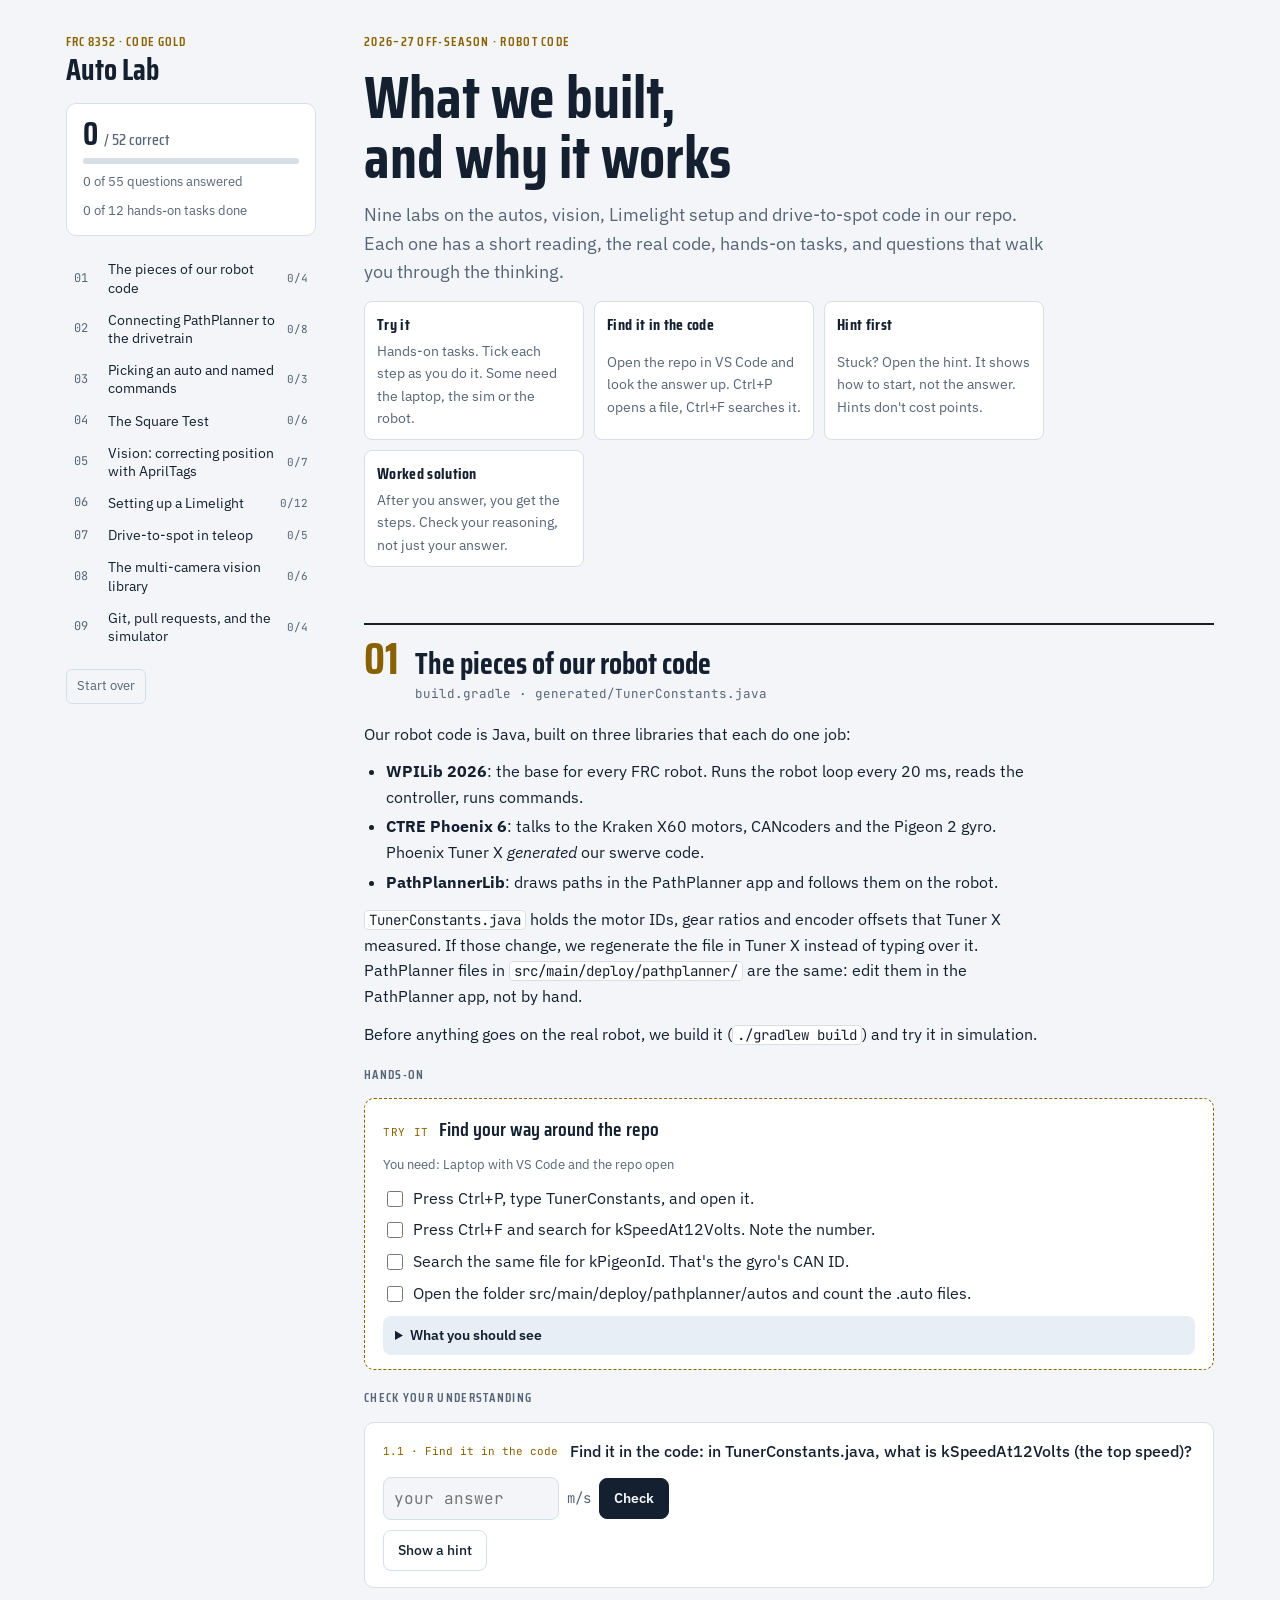
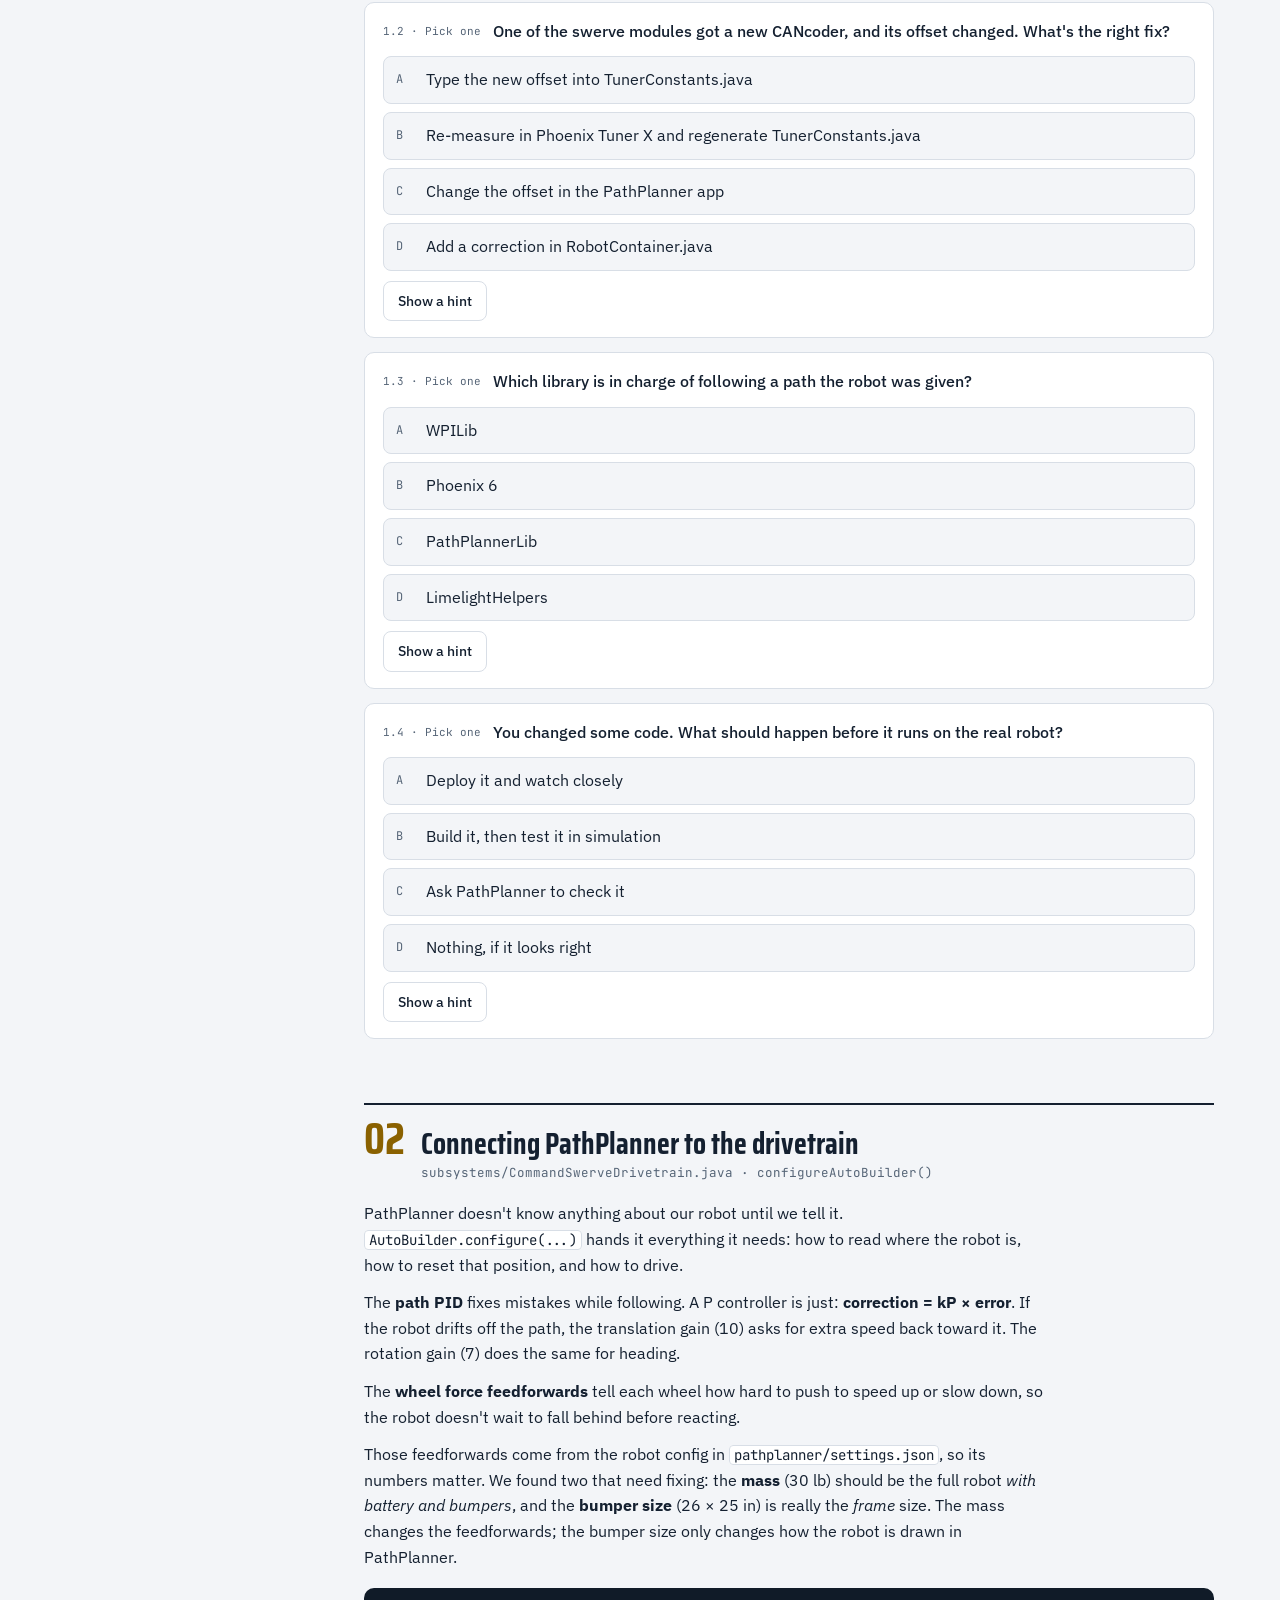
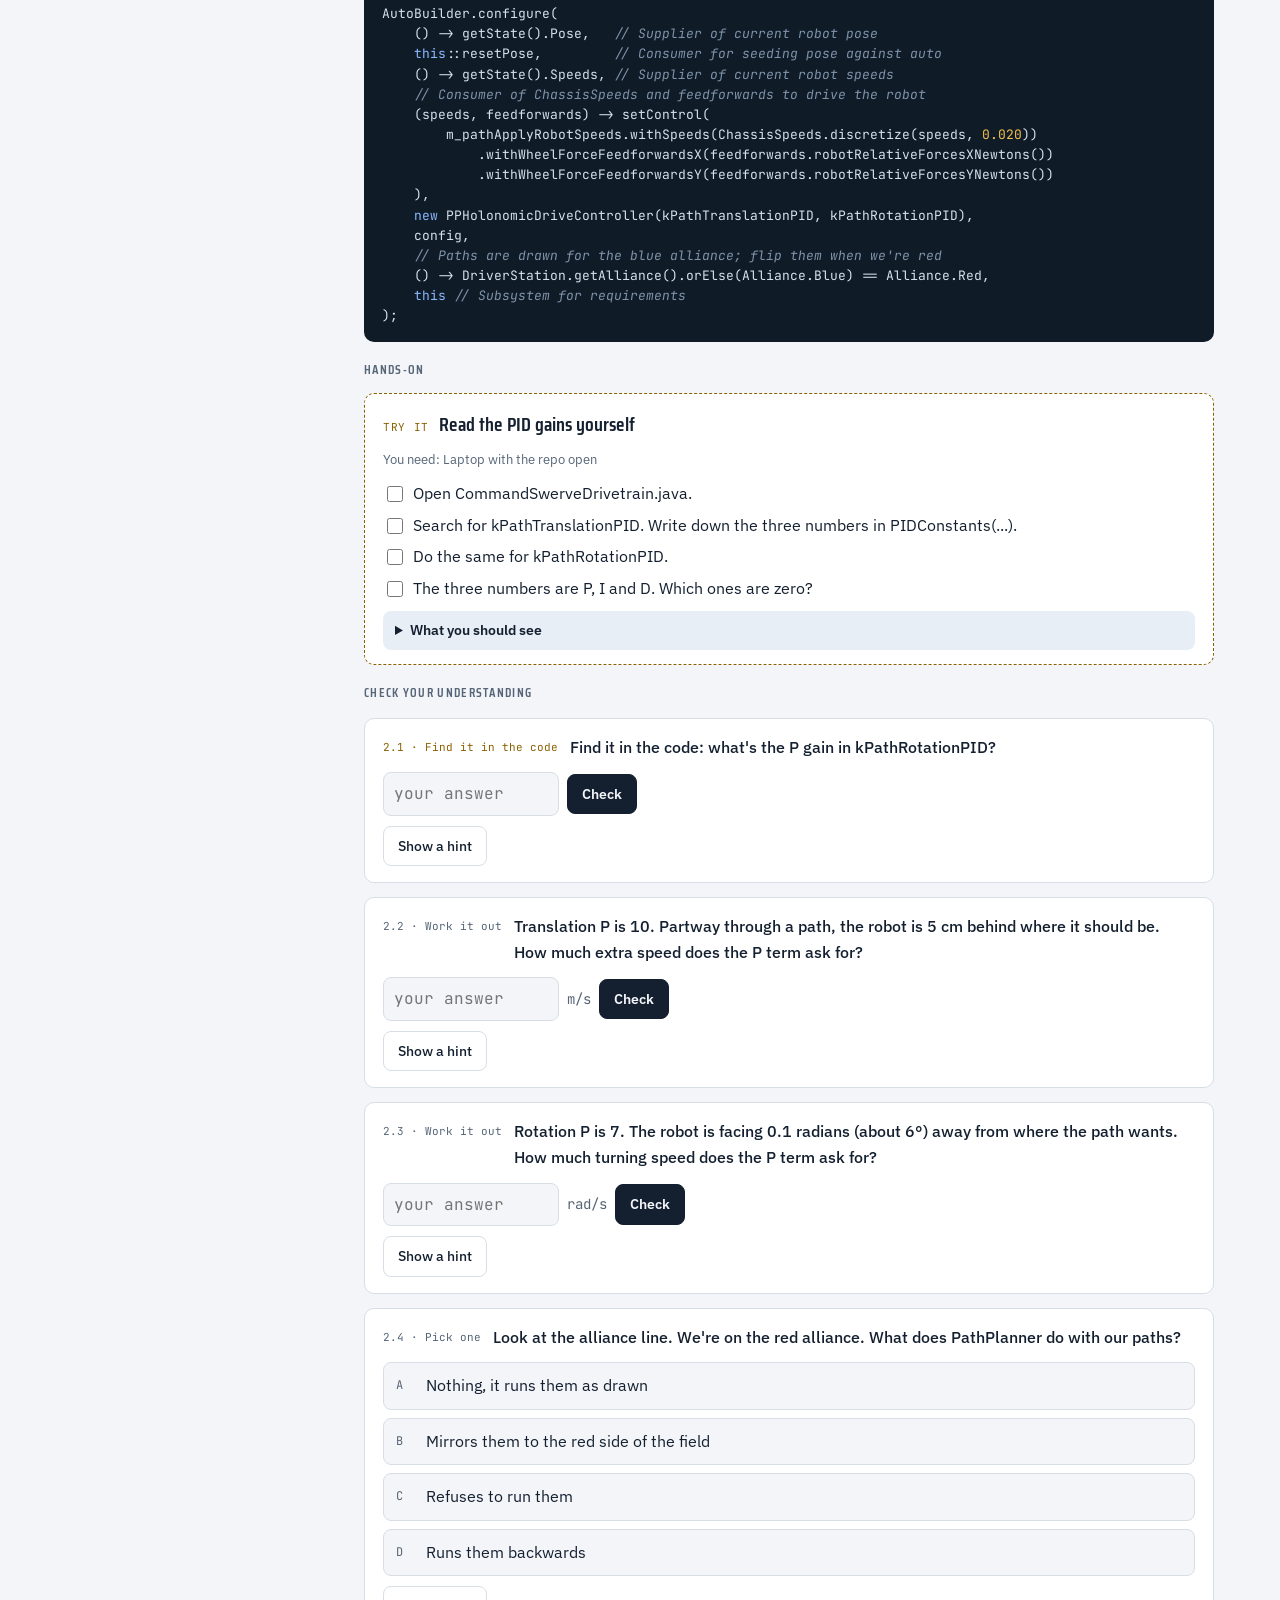
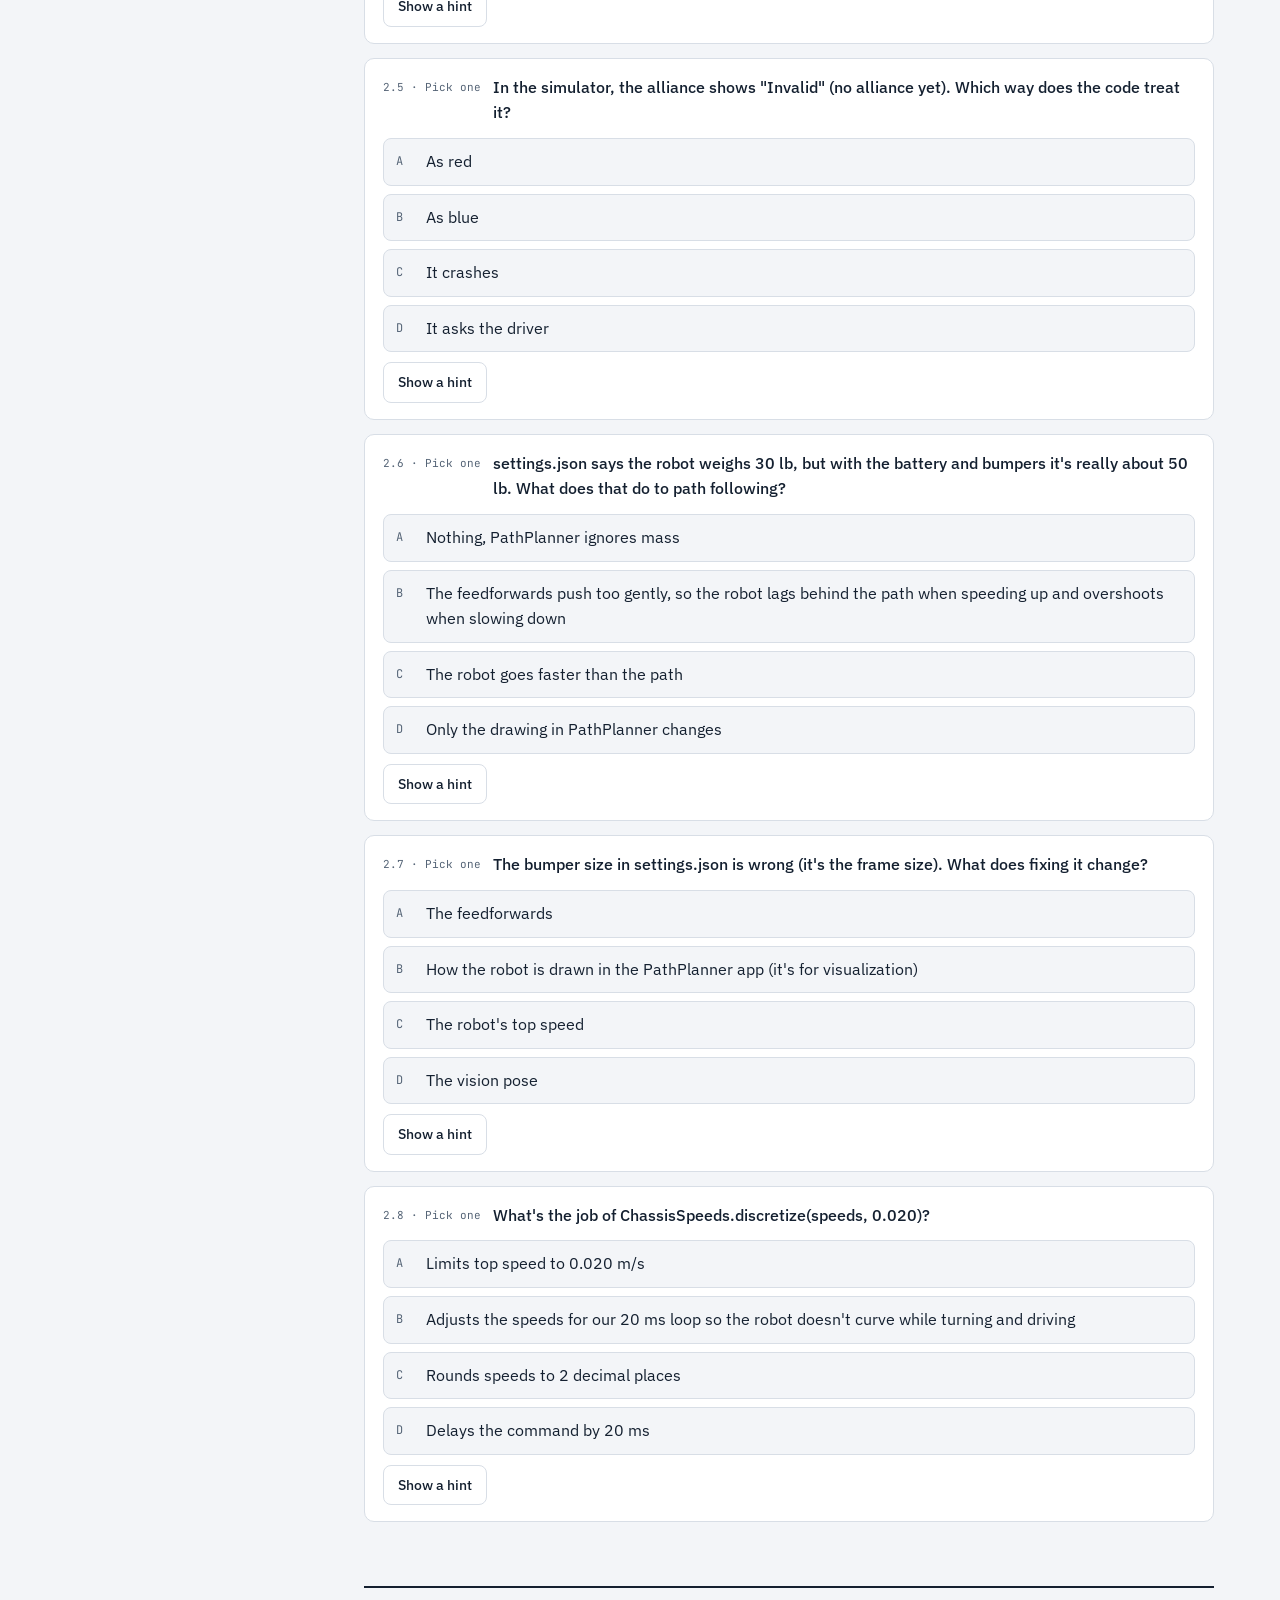
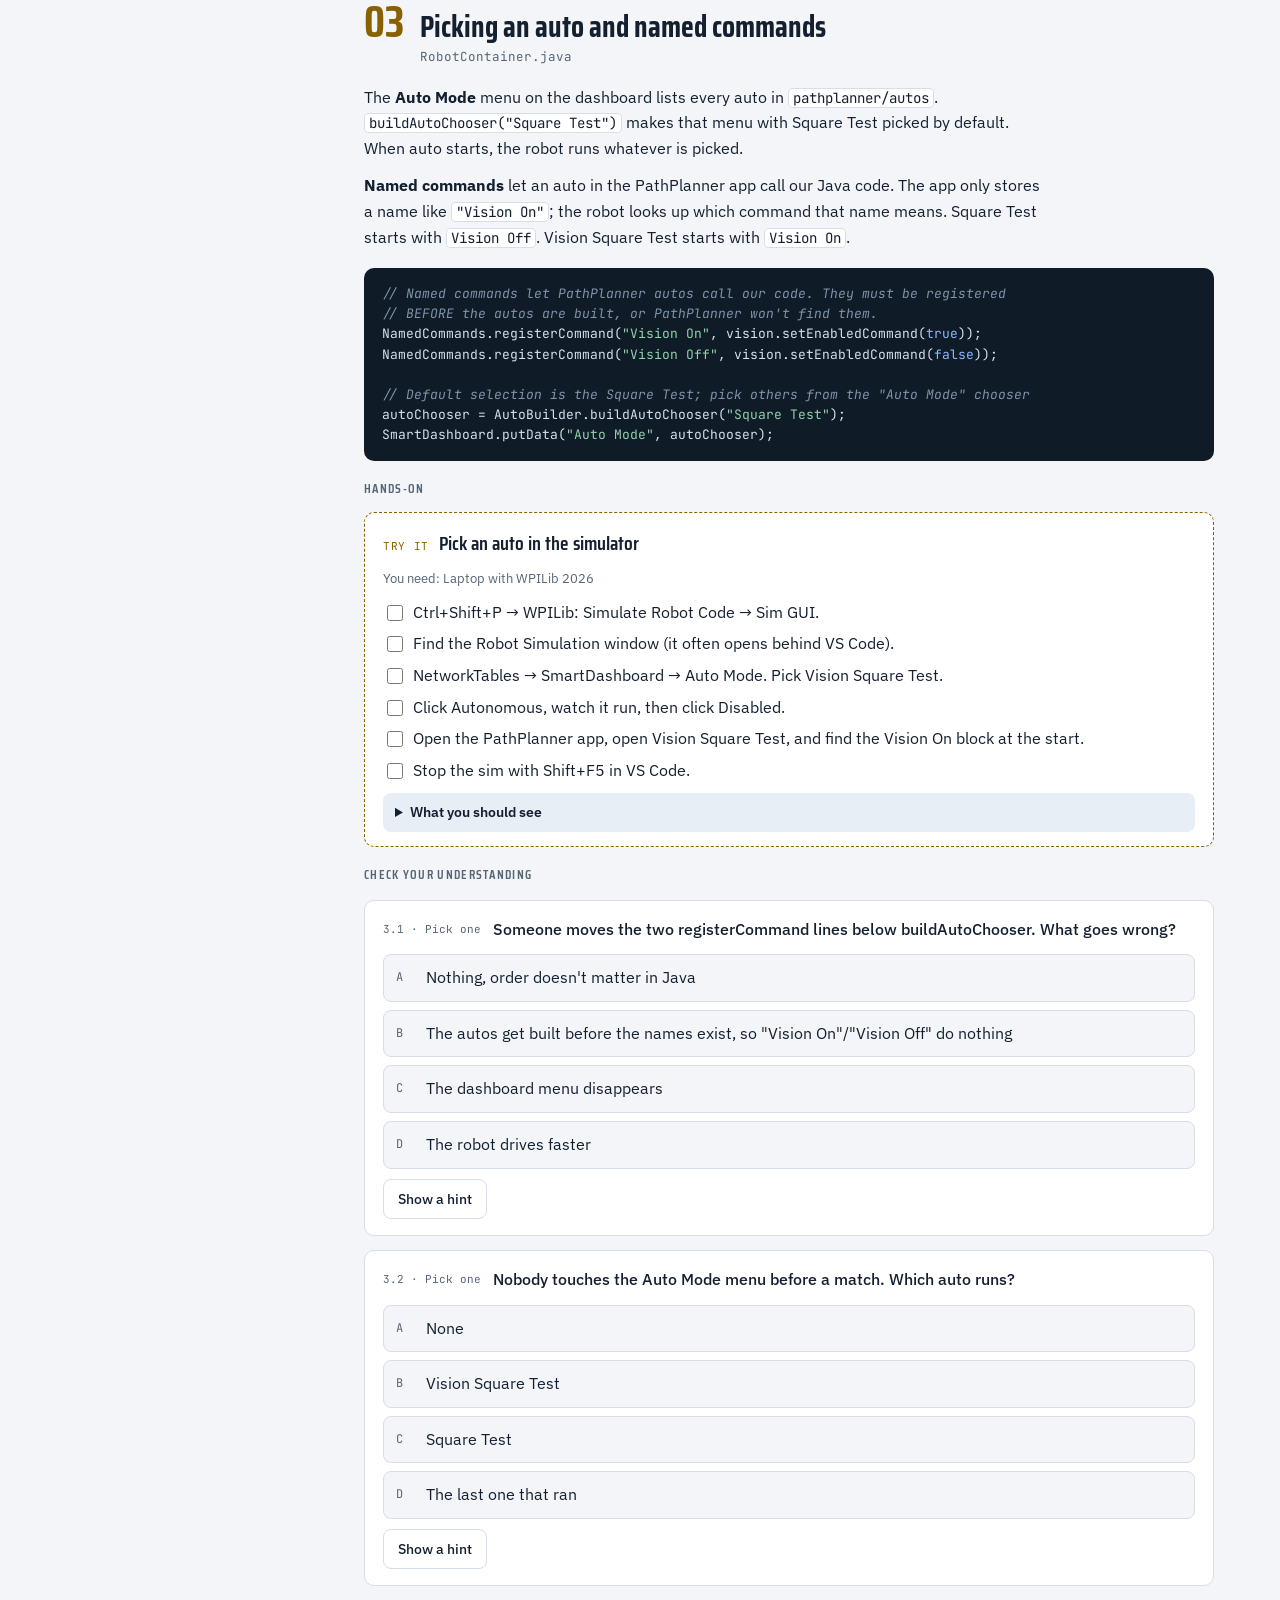
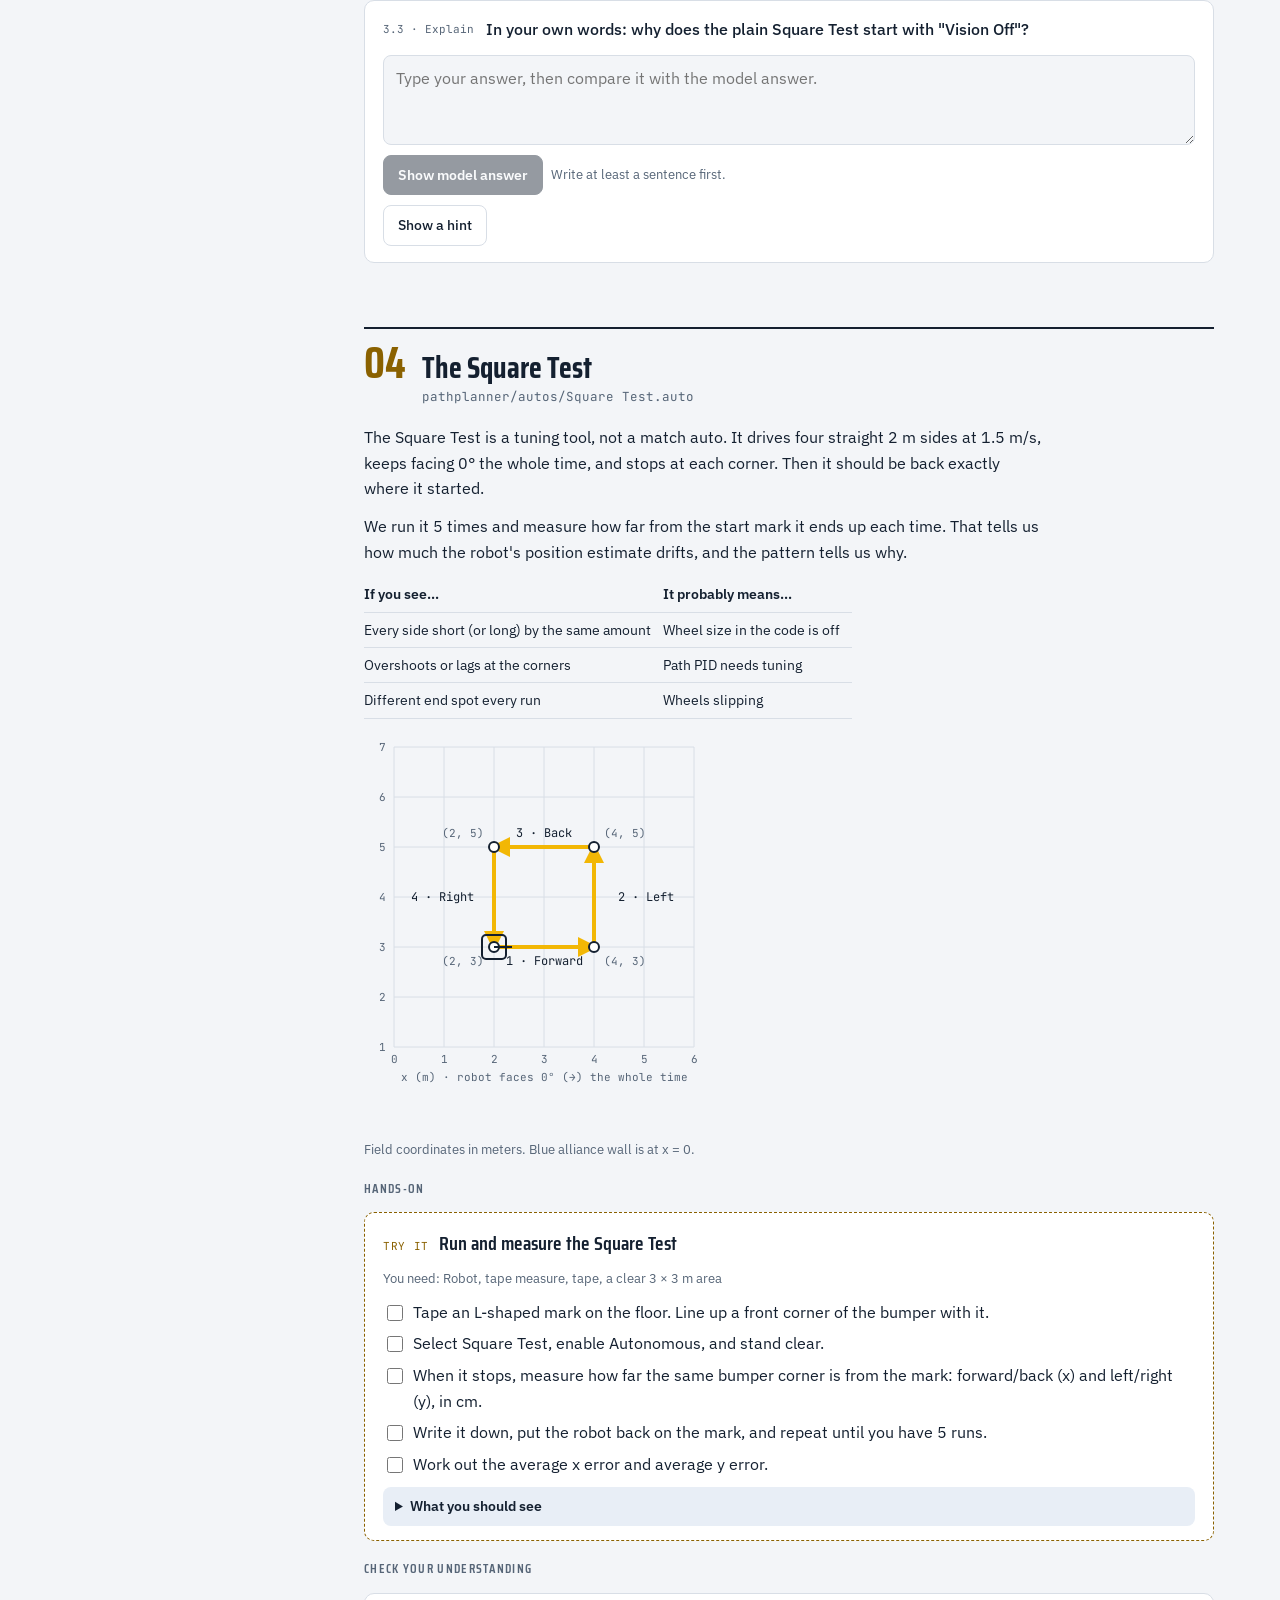
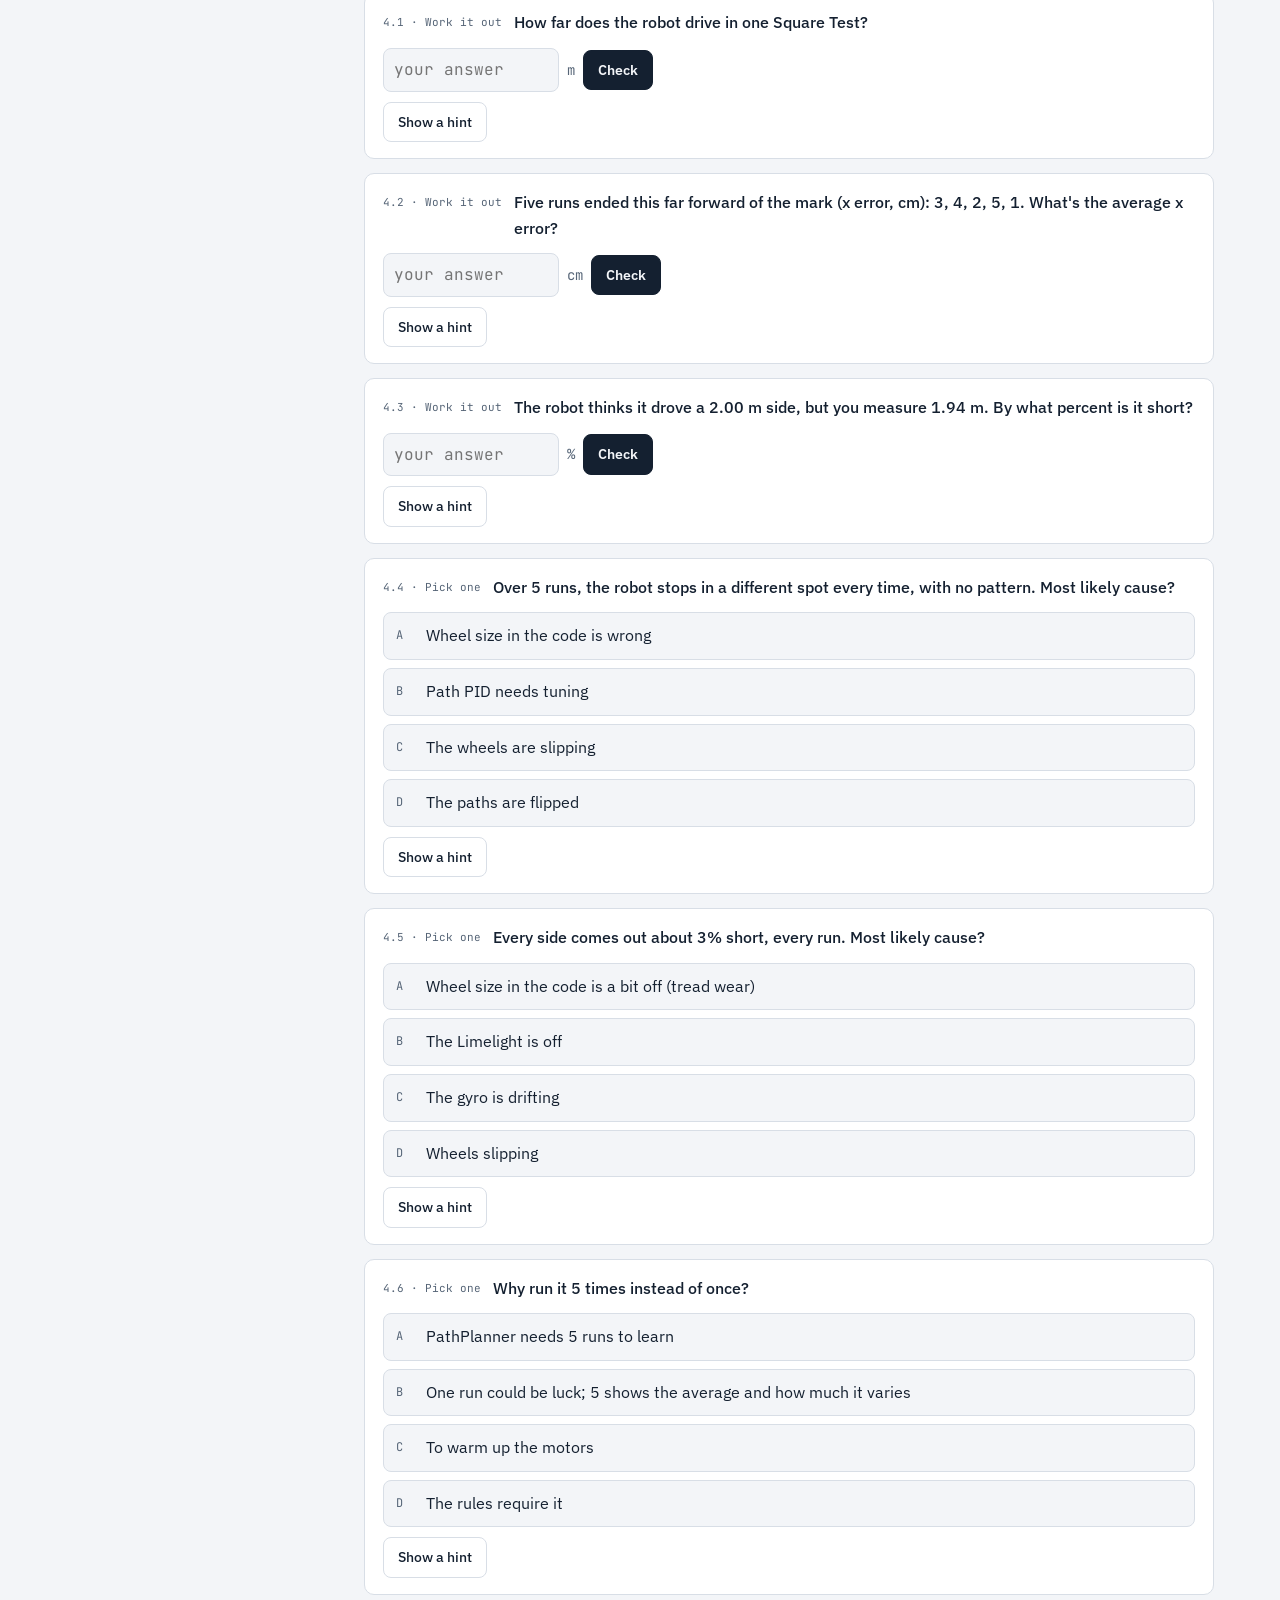
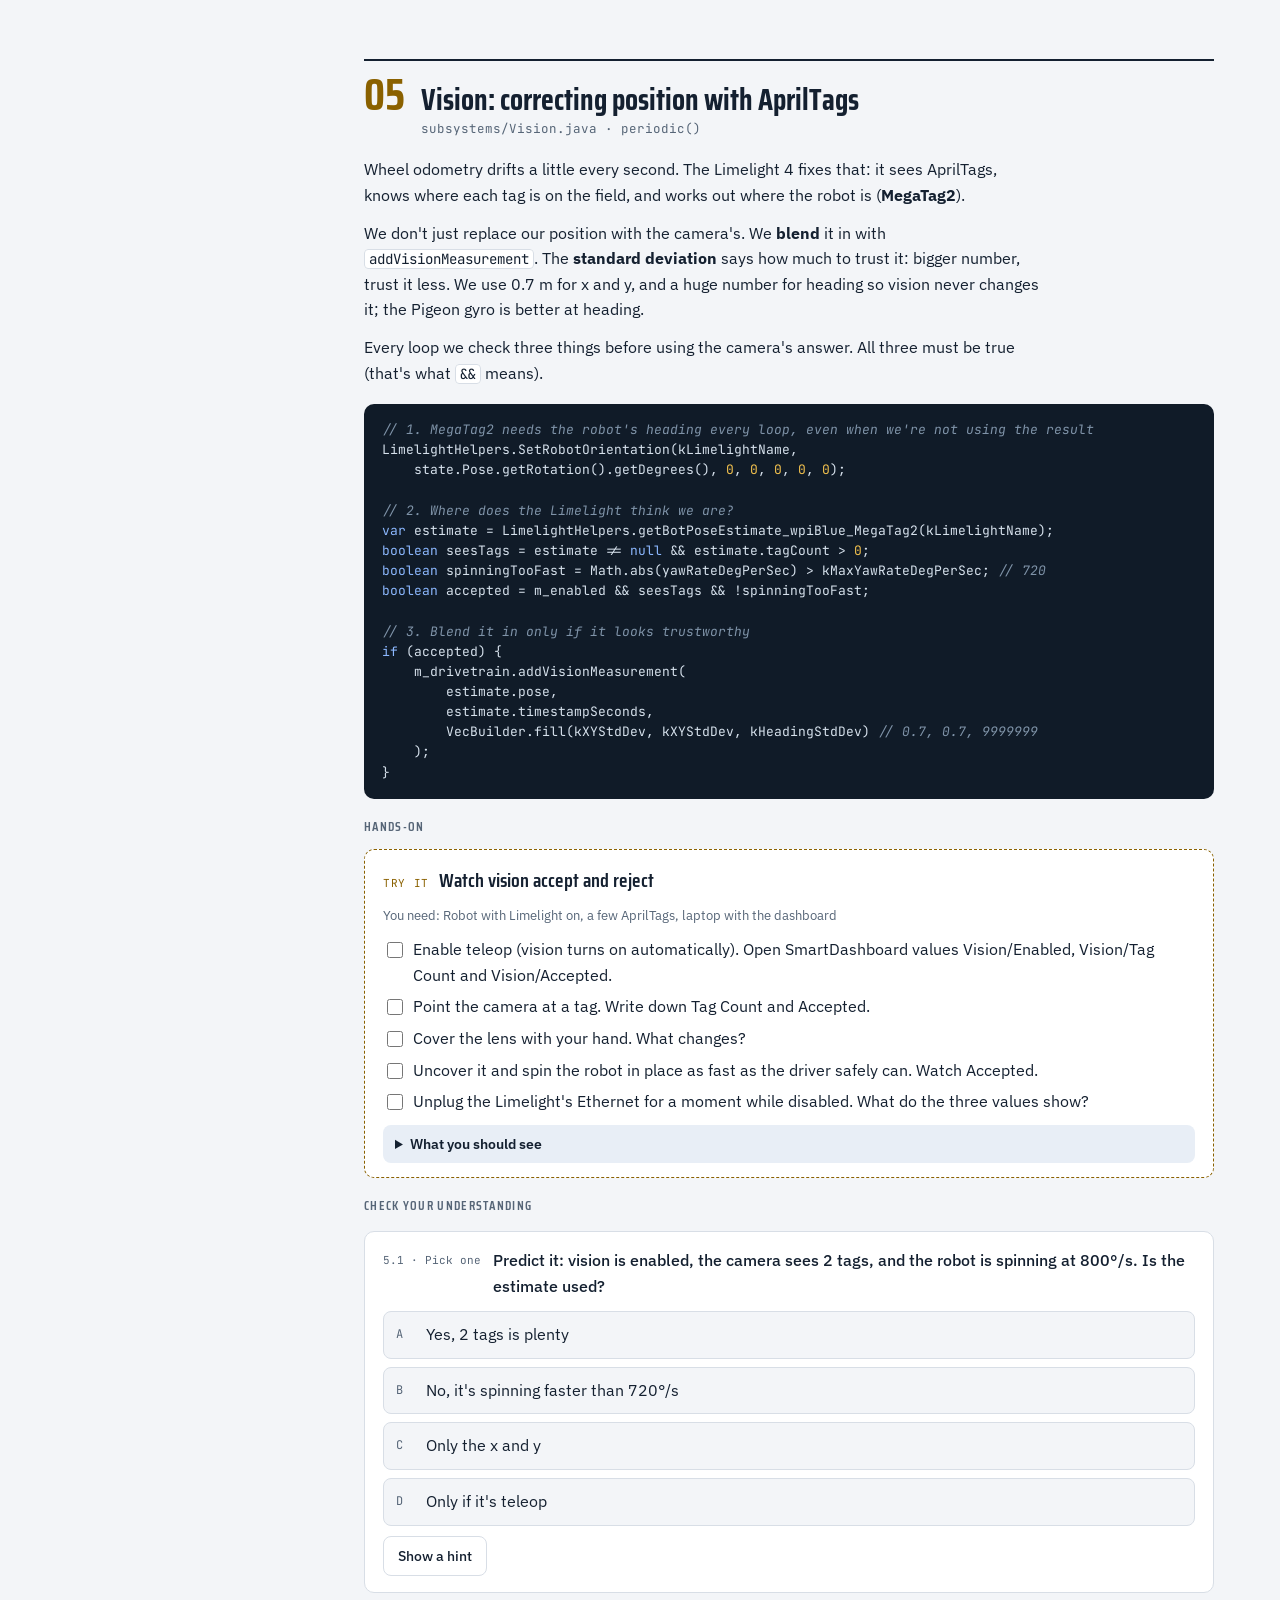
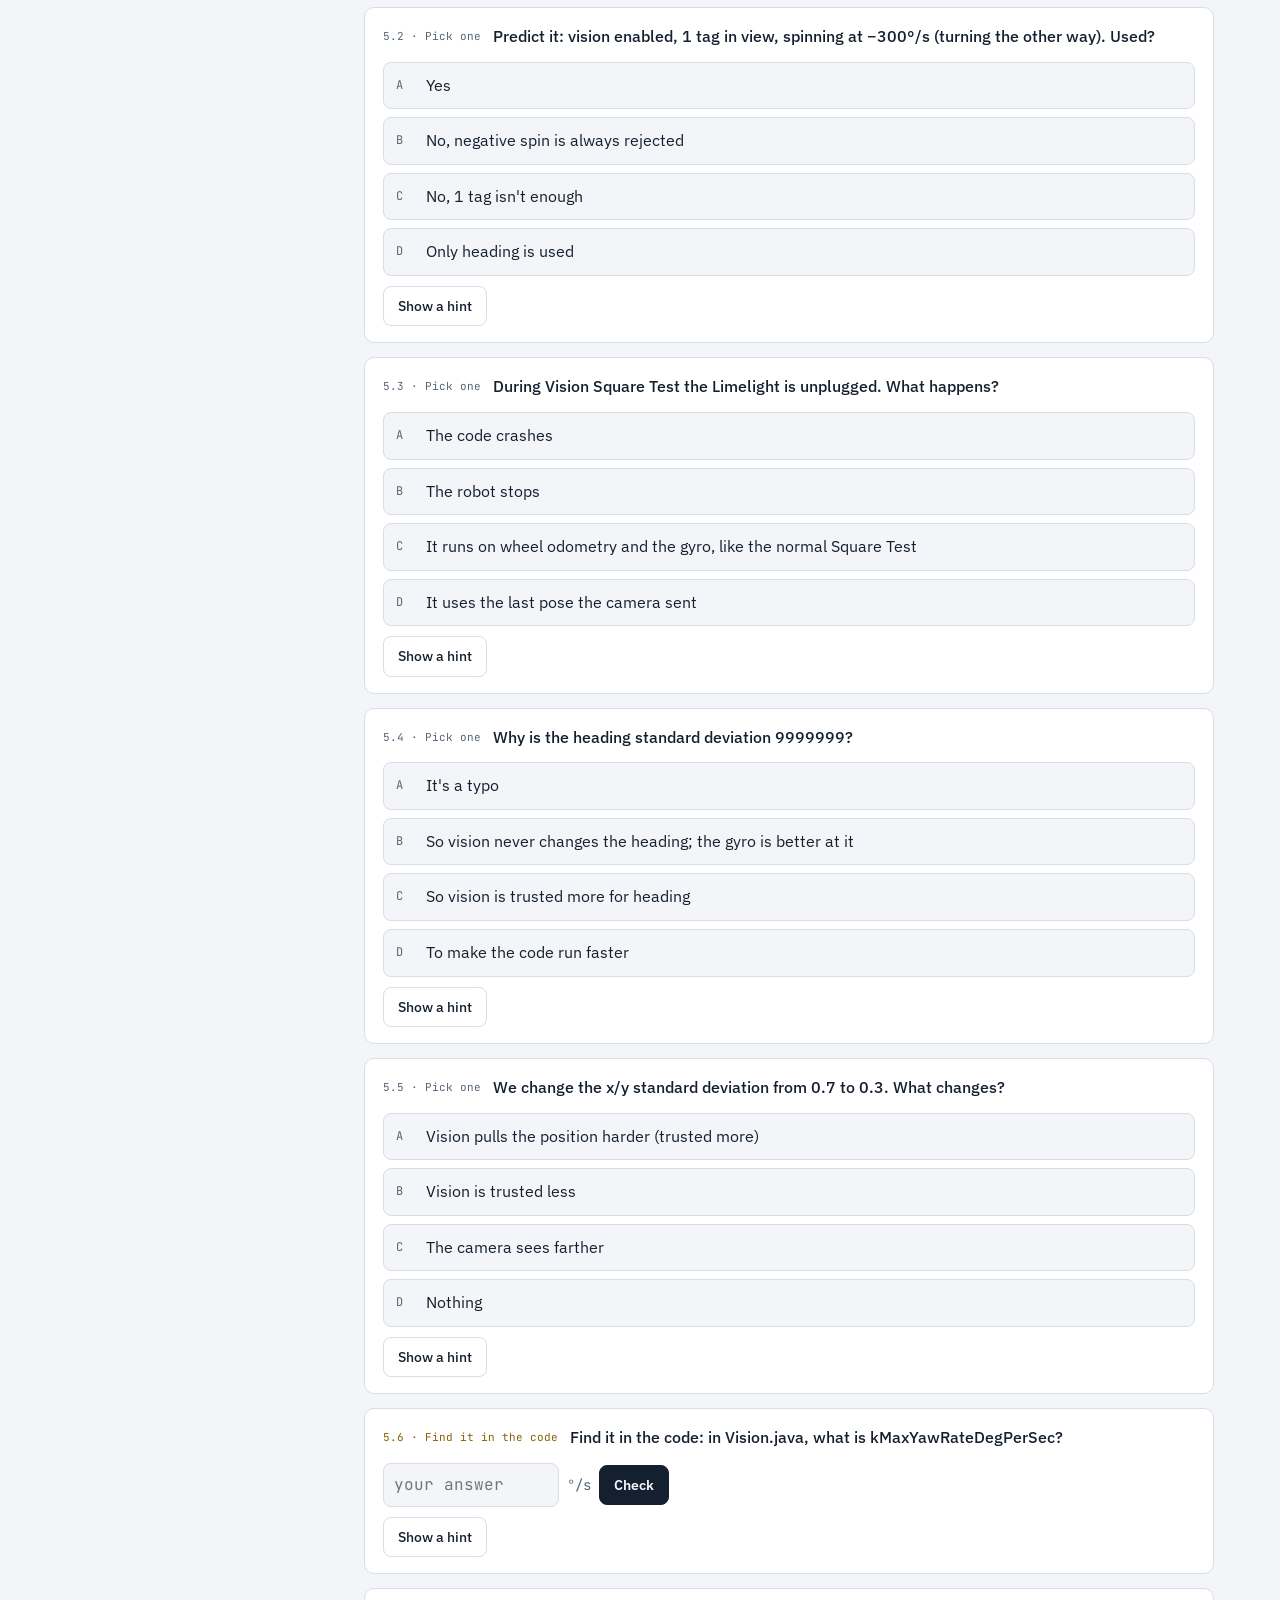
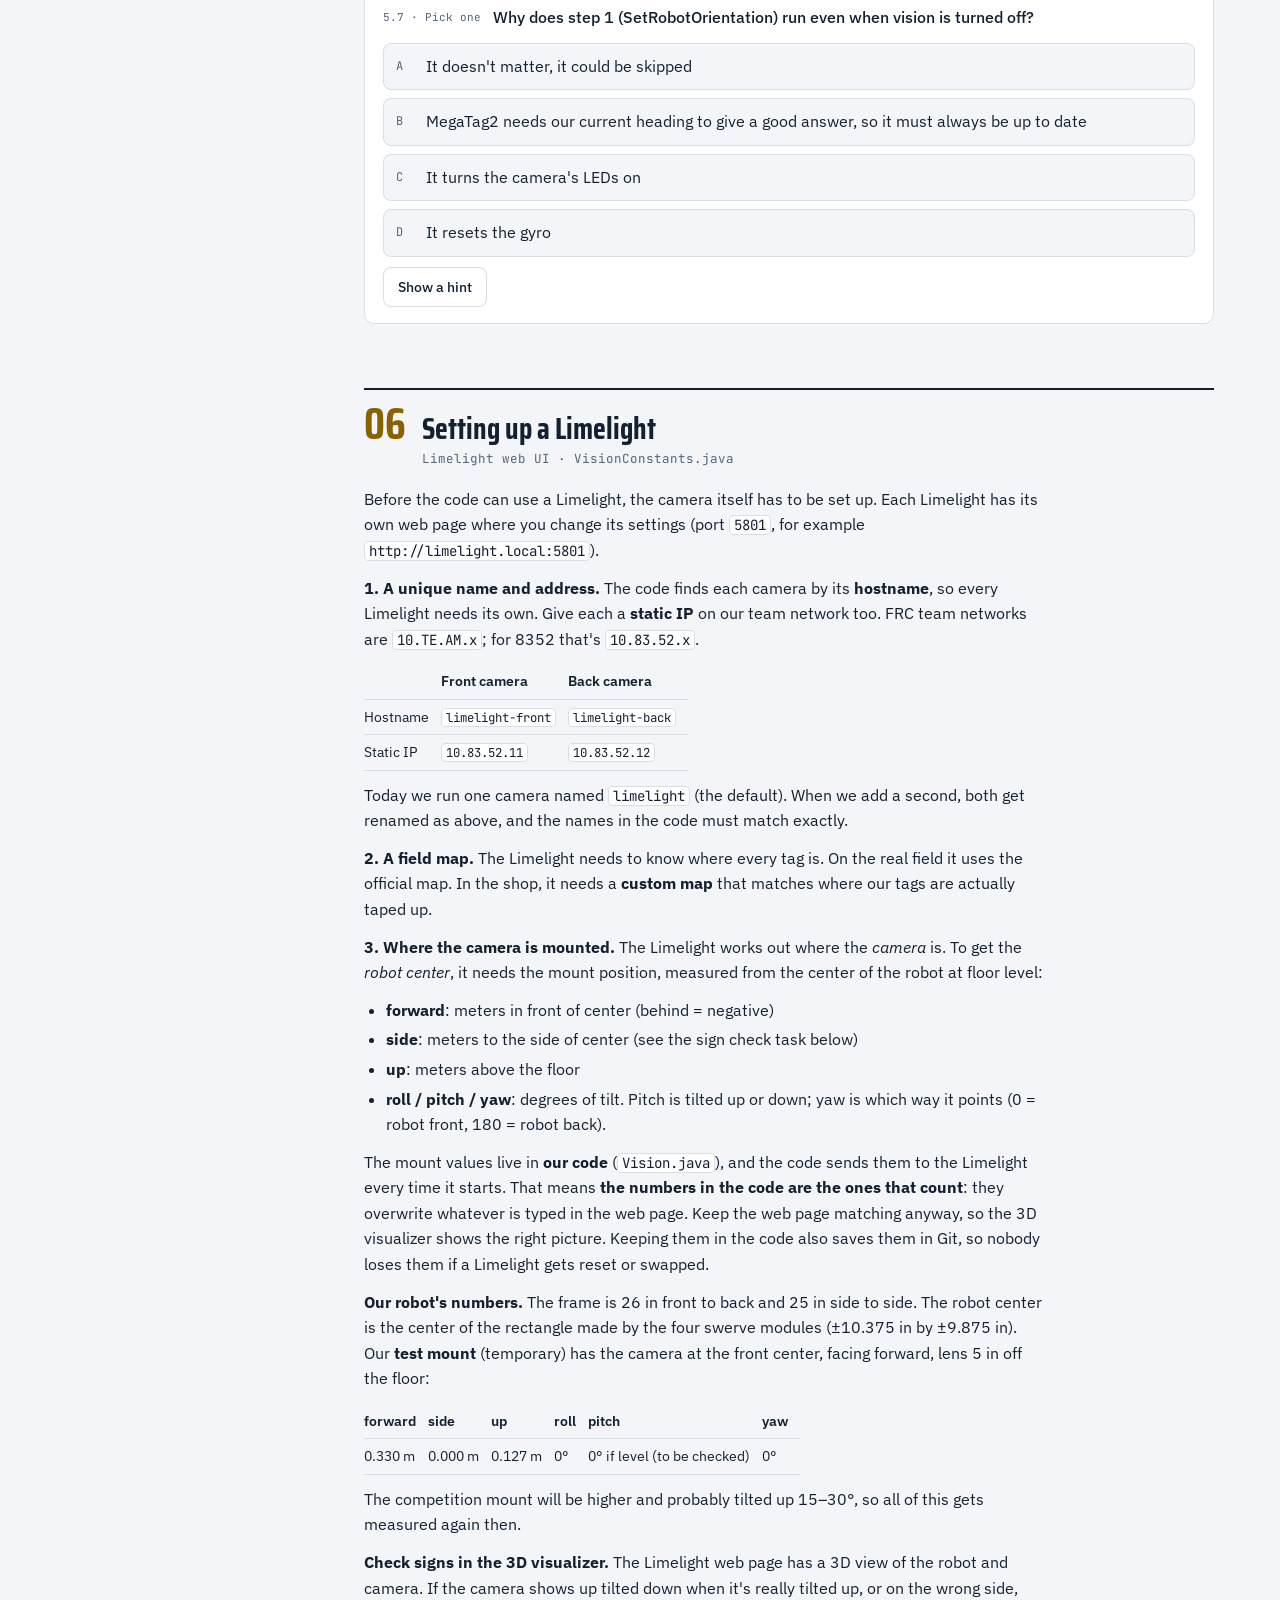
==== index.html @ 9341c1cb "Add CODE Gold Auto Lab page Hands-on lessons and quizzes on our robot code: autos, PathPlanner, visi" ====
<!doctype html><html><head><meta charset=utf8><meta name=viewport content="width=device-width,initial-scale=1,viewport-fit=cover"><style>:root{color-scheme:light;box-sizing:border-box;padding-top:env(safe-area-inset-top,0px);padding-bottom:env(safe-area-inset-bottom,0px)}html{scroll-padding-top:env(safe-area-inset-top,0px)}body{margin:0;padding:0;font:14px -apple-system,BlinkMacSystemFont,sans-serif;background:#fff;color:#000}img{max-width:100%}[hidden]:not([hidden=until-found i]){display:none!important}</style></head><body>
<title>CODE Gold Auto Lab</title>
<meta name="claude:viewport-fit-sides" content="cover">
<link rel="preconnect" href="https://fonts.googleapis.com">
<link rel="preconnect" href="https://fonts.gstatic.com" crossorigin>
<link rel="stylesheet" href="https://fonts.googleapis.com/css2?family=Saira+Condensed:wght@500;600;700&family=IBM+Plex+Sans:ital,wght@0,400;0,500;0,600;1,400&family=JetBrains+Mono:wght@400;500&display=swap">
<style>
/* Layout: a lab notebook — sticky lesson rail on the left (progress + score), lessons as numbered "labs" on the right: reading, real code, hands-on "Try it" checklists, then graded checks with hints and worked solutions. */
:root {
  --bg: #f3f5f8;
  --surface: #ffffff;
  --ink: #142030;
  --muted: #566577;
  --line: #d8dee6;
  --gold: #8a6100;
  --gold-fill: #f2b705;
  --gold-soft: #fbf1d3;
  --good: #1d7347;
  --good-soft: #e3f3ea;
  --bad: #ad2a20;
  --bad-soft: #fbe9e7;
  --info-soft: #e8eef6;
  --code-bg: #101b28;
  --code-fg: #d6e1ec;
  --code-dim: #7f93a8;
  --code-num: #f2c14e;
  --code-str: #8fd3a8;
  --code-kw: #8cb8ff;
  --font-display: "Saira Condensed", "Arial Narrow", "Roboto Condensed", sans-serif;
  --font-body: "IBM Plex Sans", "Segoe UI", system-ui, sans-serif;
  --font-mono: "JetBrains Mono", "Cascadia Mono", Consolas, monospace;
}
@media (prefers-color-scheme: dark) {
  :root:not([data-theme="light"]) {
    --bg: #0b121b; --surface: #121c28; --ink: #e3eaf2; --muted: #93a2b4; --line: #233144;
    --gold: #f2c14e; --gold-fill: #f2b705; --gold-soft: #2a2410;
    --good: #5cc992; --good-soft: #10291d; --bad: #ff8277; --bad-soft: #2e1513; --info-soft: #16233a;
    --code-bg: #070e17; --code-fg: #d6e1ec; --code-dim: #6f8399; --code-num: #f2c14e; --code-str: #8fd3a8; --code-kw: #8cb8ff;
    color-scheme: dark;
  }
}
:root[data-theme="dark"] {
  --bg: #0b121b; --surface: #121c28; --ink: #e3eaf2; --muted: #93a2b4; --line: #233144;
  --gold: #f2c14e; --gold-fill: #f2b705; --gold-soft: #2a2410;
  --good: #5cc992; --good-soft: #10291d; --bad: #ff8277; --bad-soft: #2e1513; --info-soft: #16233a;
  --code-bg: #070e17; --code-fg: #d6e1ec; --code-dim: #6f8399; --code-num: #f2c14e; --code-str: #8fd3a8; --code-kw: #8cb8ff;
  color-scheme: dark;
}

* { box-sizing: border-box; }
html { scroll-behavior: smooth; }
body { background: var(--bg); color: var(--ink); font-family: var(--font-body); font-size: 16px; line-height: 1.6; }
.wrap {
  max-width: 1180px; margin: 0 auto;
  padding-left: max(16px, env(safe-area-inset-left, 0px));
  padding-right: max(16px, env(safe-area-inset-right, 0px));
  padding-block: 32px 64px;
  display: grid; grid-template-columns: 250px minmax(0, 1fr); gap: 48px;
}
@media (max-width: 900px) { .wrap { grid-template-columns: minmax(0, 1fr); gap: 24px; } }

/* Rail */
.rail { position: sticky; top: calc(env(safe-area-inset-top, 0px) + 24px); align-self: start; display: grid; gap: 18px; max-height: calc(100vh - 48px); overflow-y: auto; }
@media (max-width: 900px) { .rail { position: static; max-height: none; } }
.brand { display: grid; gap: 2px; }
.brand .team { font-family: var(--font-display); font-weight: 600; letter-spacing: .08em; text-transform: uppercase; font-size: 13px; color: var(--gold); }
.brand .name { font-family: var(--font-display); font-weight: 700; font-size: 30px; line-height: 1; }
.score { background: var(--surface); border: 1px solid var(--line); border-radius: 10px; padding: 14px 16px; display: grid; gap: 8px; }
.score .big { font-family: var(--font-display); font-size: 32px; font-weight: 700; line-height: 1; font-variant-numeric: tabular-nums; }
.score .big small { font-size: 16px; color: var(--muted); font-weight: 500; }
.score .sub { font-size: 13px; color: var(--muted); font-variant-numeric: tabular-nums; }
.bar { height: 6px; border-radius: 3px; background: var(--line); overflow: hidden; }
.bar > i { display: block; height: 100%; width: 0; background: var(--gold-fill); transition: width .3s; }
.toc { list-style: none; margin: 0; padding: 0; display: grid; gap: 2px; }
@media (max-width: 900px) { .toc { grid-template-columns: repeat(auto-fill, minmax(210px, 1fr)); } }
.toc a { display: grid; grid-template-columns: 26px 1fr auto; gap: 8px; align-items: center; padding: 6px 8px; border-radius: 6px; color: var(--ink); text-decoration: none; font-size: 14px; line-height: 1.3; }
.toc a:hover { background: var(--surface); }
.toc a:focus-visible { outline: 2px solid var(--gold); outline-offset: 1px; }
.toc .n { font-family: var(--font-mono); font-size: 12px; color: var(--muted); }
.toc .c { font-family: var(--font-mono); font-size: 11px; color: var(--muted); font-variant-numeric: tabular-nums; }
.toc .c.done { color: var(--good); }
.reset { justify-self: start; background: none; border: 1px solid var(--line); color: var(--muted); border-radius: 6px; padding: 6px 10px; font: inherit; font-size: 13px; cursor: pointer; }
.reset.armed { border-color: var(--bad); color: var(--bad); }
.reset:focus-visible { outline: 2px solid var(--gold); outline-offset: 2px; }

/* Main */
main { display: grid; gap: 56px; min-width: 0; }
.intro { display: grid; gap: 14px; max-width: 68ch; }
.eyebrow { font-family: var(--font-display); font-weight: 600; letter-spacing: .1em; text-transform: uppercase; font-size: 13px; color: var(--gold); }
h1 { font-family: var(--font-display); font-weight: 700; font-size: clamp(40px, 6vw, 60px); line-height: 1; margin: 0; text-wrap: balance; }
.lede { font-size: 18px; color: var(--muted); margin: 0; }
.legend { display: grid; grid-template-columns: repeat(auto-fit, minmax(190px, 1fr)); gap: 10px; }
.legend div { background: var(--surface); border: 1px solid var(--line); border-radius: 8px; padding: 10px 12px; font-size: 14px; display: grid; gap: 2px; }
.legend b { font-family: var(--font-display); font-size: 16px; letter-spacing: .02em; }
.legend span { color: var(--muted); }

.lessons { display: grid; gap: 64px; }
.lesson { display: grid; gap: 18px; scroll-margin-top: 24px; }
.lesson-head { display: grid; grid-template-columns: auto 1fr; gap: 4px 16px; align-items: baseline; border-top: 2px solid var(--ink); padding-top: 14px; }
.lesson-head .num { font-family: var(--font-display); font-weight: 700; font-size: 44px; line-height: .9; color: var(--gold); font-variant-numeric: tabular-nums; grid-row: span 2; }
.lesson-head h2 { font-family: var(--font-display); font-weight: 700; font-size: 30px; line-height: 1.05; margin: 0; text-wrap: balance; }
.lesson-head .where { font-family: var(--font-mono); font-size: 12.5px; color: var(--muted); overflow-wrap: anywhere; }
.status { display: inline-block; font-family: var(--font-body); font-size: 12px; font-weight: 600; letter-spacing: .03em; padding: 2px 8px; border-radius: 99px; background: var(--gold-soft); color: var(--gold); vertical-align: middle; margin-left: 8px; }
.prose { max-width: 68ch; display: grid; gap: 12px; }
.prose p { margin: 0; }
.prose ul, .prose ol { margin: 0; padding-left: 22px; display: grid; gap: 4px; }
.prose table { border-collapse: collapse; font-size: 14px; }
.tbl { overflow-x: auto; }
.prose th, .prose td { text-align: left; padding: 6px 12px 6px 0; border-bottom: 1px solid var(--line); vertical-align: top; }
.prose th { font-weight: 600; }
code { font-family: var(--font-mono); font-size: .88em; background: var(--surface); border: 1px solid var(--line); border-radius: 4px; padding: 0 4px; overflow-wrap: anywhere; }
pre { margin: 0; background: var(--code-bg); color: var(--code-fg); border-radius: 10px; padding: 16px 18px; overflow-x: auto; font-family: var(--font-mono); font-size: 13px; line-height: 1.55; }
pre code { background: none; border: 0; padding: 0; font-size: inherit; overflow-wrap: normal; }
pre .cm { color: var(--code-dim); font-style: italic; }
pre .nu { color: var(--code-num); }
pre .st { color: var(--code-str); }
pre .kw { color: var(--code-kw); }
.figure { display: grid; gap: 6px; }
.figure .cap { font-size: 13px; color: var(--muted); }
.figure-scroll { overflow-x: auto; }
svg text { font-family: var(--font-mono); }

.block-label { font-family: var(--font-display); font-weight: 600; text-transform: uppercase; letter-spacing: .1em; font-size: 13px; color: var(--muted); }

/* Try it tasks */
.tasks { display: grid; gap: 12px; }
.task { border: 1px dashed var(--gold); border-radius: 10px; padding: 14px 18px; display: grid; gap: 10px; background: var(--surface); }
.task h3 { margin: 0; font-family: var(--font-display); font-size: 20px; font-weight: 600; display: flex; gap: 10px; align-items: baseline; flex-wrap: wrap; }
.task h3 .tag { font-family: var(--font-mono); font-size: 11px; font-weight: 400; color: var(--gold); text-transform: uppercase; letter-spacing: .06em; }
.task .need { font-size: 13px; color: var(--muted); margin: 0; }
.steps { list-style: none; margin: 0; padding: 0; display: grid; gap: 6px; }
.steps label { display: grid; grid-template-columns: 22px 1fr; gap: 8px; align-items: start; cursor: pointer; }
.steps input { margin-top: 5px; accent-color: var(--gold-fill); width: 16px; height: 16px; }
.steps input:checked + span { color: var(--muted); text-decoration: line-through; text-decoration-color: var(--line); }
details.expect { border-radius: 8px; background: var(--info-soft); padding: 8px 12px; }
details.expect summary { cursor: pointer; font-weight: 600; font-size: 14px; }
details.expect div { padding-top: 6px; font-size: 15px; }
.task-done { font-size: 13px; color: var(--good); font-weight: 600; }

/* Questions */
.checks { display: grid; gap: 14px; }
.q { background: var(--surface); border: 1px solid var(--line); border-radius: 10px; padding: 16px 18px; display: grid; gap: 12px; }
.q.right { border-color: var(--good); }
.q.wrong { border-color: var(--bad); }
.q-top { display: grid; grid-template-columns: auto 1fr; gap: 12px; align-items: start; }
.q-tag { font-family: var(--font-mono); font-size: 11px; color: var(--muted); padding-top: 4px; white-space: nowrap; }
.q-tag.find { color: var(--gold); }
.q-text { font-weight: 500; min-width: 0; }
.opts { display: grid; gap: 8px; }
.opt { text-align: left; font: inherit; color: var(--ink); background: var(--bg); border: 1px solid var(--line); border-radius: 8px; padding: 10px 12px; cursor: pointer; display: grid; grid-template-columns: 22px 1fr; gap: 8px; align-items: start; }
.opt:hover:not(:disabled) { border-color: var(--gold); }
.opt:focus-visible { outline: 2px solid var(--gold); outline-offset: 1px; }
.opt:disabled { cursor: default; }
.opt .k { font-family: var(--font-mono); font-size: 12px; color: var(--muted); padding-top: 3px; }
.opt.is-right { border-color: var(--good); background: var(--good-soft); }
.opt.is-wrong { border-color: var(--bad); background: var(--bad-soft); }
.row { display: flex; flex-wrap: wrap; gap: 8px; align-items: center; }
.row input[type="text"] { font: inherit; font-family: var(--font-mono); width: 11em; max-width: 100%; padding: 8px 10px; border: 1px solid var(--line); border-radius: 8px; background: var(--bg); color: var(--ink); }
.row .unit { color: var(--muted); font-family: var(--font-mono); font-size: 14px; }
textarea { font: inherit; width: 100%; min-height: 90px; padding: 10px 12px; resize: vertical; border: 1px solid var(--line); border-radius: 8px; background: var(--bg); color: var(--ink); }
input:focus-visible, textarea:focus-visible { outline: 2px solid var(--gold); outline-offset: 1px; }
.btn { font: inherit; font-weight: 600; font-size: 14px; padding: 8px 14px; border-radius: 8px; cursor: pointer; background: var(--ink); color: var(--bg); border: 1px solid var(--ink); }
.btn.ghost { background: none; color: var(--ink); border-color: var(--line); font-weight: 500; }
.btn:disabled { opacity: .45; cursor: default; }
.btn:focus-visible { outline: 2px solid var(--gold); outline-offset: 2px; }
.hintbox { border-left: 3px solid var(--gold-fill); background: var(--gold-soft); border-radius: 0 8px 8px 0; padding: 8px 12px; font-size: 15px; }
.hintbox b { color: var(--gold); }
.fb { border-radius: 8px; padding: 10px 12px; font-size: 15px; display: grid; gap: 6px; }
.fb.good { background: var(--good-soft); }
.fb.bad { background: var(--bad-soft); }
.fb.neutral { background: var(--gold-soft); }
.fb b.good { color: var(--good); }
.fb b.bad { color: var(--bad); }
.fb b.neutral { color: var(--gold); }
.fb ol { margin: 0; padding-left: 22px; display: grid; gap: 3px; }
.fb .sh { font-weight: 600; font-size: 13px; text-transform: uppercase; letter-spacing: .06em; color: var(--muted); }
.hint { font-size: 13px; color: var(--muted); }
.sr { position: absolute; left: -9999px; }

.done-card { border: 2px solid var(--ink); border-radius: 12px; padding: 20px 22px; display: grid; gap: 10px; max-width: 68ch; }
.done-card h2 { font-family: var(--font-display); font-size: 28px; margin: 0; }
.done-card p { margin: 0; }
.done-card ul { margin: 0; padding-left: 20px; }
@media (prefers-reduced-motion: reduce) { * { transition: none !important; scroll-behavior: auto !important; } }
</style>

<div class="wrap">
  <aside class="rail">
    <div class="brand">
      <span class="team">FRC 8352 · CODE Gold</span>
      <span class="name">Auto Lab</span>
    </div>
    <div class="score" aria-live="polite">
      <div class="big"><span id="scoreRight">0</span> <small>/ <span id="scoreTotal">0</span> correct</small></div>
      <div class="bar"><i id="scoreBar"></i></div>
      <div class="sub" id="scoreSub">0 of 0 questions answered</div>
      <div class="sub" id="taskSub">0 of 0 hands-on tasks done</div>
    </div>
    <ul class="toc" id="toc"></ul>
    <button class="reset" id="resetBtn" type="button">Start over</button>
  </aside>

  <main>
    <section class="intro">
      <span class="eyebrow">2026–27 off-season · robot code</span>
      <h1>What we built, and why it works</h1>
      <p class="lede">Nine labs on the autos, vision, Limelight setup and drive-to-spot code in our repo. Each one has a short reading, the real code, hands-on tasks, and questions that walk you through the thinking.</p>
      <div class="legend">
        <div><b>Try it</b><span>Hands-on tasks. Tick each step as you do it. Some need the laptop, the sim or the robot.</span></div>
        <div><b>Find it in the code</b><span>Open the repo in VS Code and look the answer up. Ctrl+P opens a file, Ctrl+F searches it.</span></div>
        <div><b>Hint first</b><span>Stuck? Open the hint. It shows how to start, not the answer. Hints don't cost points.</span></div>
        <div><b>Worked solution</b><span>After you answer, you get the steps. Check your reasoning, not just your answer.</span></div>
      </div>
    </section>
    <div class="lessons" id="lessons"></div>
    <section class="done-card">
      <h2>Finished?</h2>
      <p id="doneText">Answer every question to see your result here.</p>
      <ul id="doneList"></ul>
    </section>
  </main>
</div>

<script>
const LESSONS = [
{
  id: "stack", title: "The pieces of our robot code", where: "build.gradle · generated/TunerConstants.java",
  body: `
<p>Our robot code is Java, built on three libraries that each do one job:</p>
<ul>
<li><b>WPILib 2026</b>: the base for every FRC robot. Runs the robot loop every 20 ms, reads the controller, runs commands.</li>
<li><b>CTRE Phoenix 6</b>: talks to the Kraken X60 motors, CANcoders and the Pigeon 2 gyro. Phoenix Tuner X <i>generated</i> our swerve code.</li>
<li><b>PathPlannerLib</b>: draws paths in the PathPlanner app and follows them on the robot.</li>
</ul>
<p><code>TunerConstants.java</code> holds the motor IDs, gear ratios and encoder offsets that Tuner X measured. If those change, we regenerate the file in Tuner X instead of typing over it. PathPlanner files in <code>src/main/deploy/pathplanner/</code> are the same: edit them in the PathPlanner app, not by hand.</p>
<p>Before anything goes on the real robot, we build it (<code>./gradlew build</code>) and try it in simulation.</p>`,
  tasks: [
    { id: "t-stack", title: "Find your way around the repo", need: "Laptop with VS Code and the repo open",
      steps: ["Press Ctrl+P, type TunerConstants, and open it.", "Press Ctrl+F and search for kSpeedAt12Volts. Note the number.", "Search the same file for kPigeonId. That's the gyro's CAN ID.", "Open the folder src/main/deploy/pathplanner/autos and count the .auto files."],
      expect: "kSpeedAt12Volts is the robot's top speed at full battery. The Pigeon is on CAN ID 5. There are two autos: Square Test and Vision Square Test." }
  ],
  questions: [
    { id: "s0", type: "num", find: true, q: "Find it in the code: in TunerConstants.java, what is kSpeedAt12Volts (the top speed)?", answer: 5.12, tol: 0.01, unit: "m/s",
      hint: "Ctrl+P → TunerConstants, then Ctrl+F → kSpeedAt12Volts. The number is inside MetersPerSecond.of(...).",
      steps: ["Open generated/TunerConstants.java.", "Search for kSpeedAt12Volts.", "Read the value: MetersPerSecond.of(5.12).", "That's how fast the robot would go at 12 V with nothing slowing it down. Real top speed is a bit lower."] },
    { id: "s1", type: "mc", q: "One of the swerve modules got a new CANcoder, and its offset changed. What's the right fix?",
      options: ["Type the new offset into TunerConstants.java", "Re-measure in Phoenix Tuner X and regenerate TunerConstants.java", "Change the offset in the PathPlanner app", "Add a correction in RobotContainer.java"], answer: 1,
      hint: "Look at the first line of TunerConstants.java and the folder it lives in. Who wrote that file?",
      steps: ["TunerConstants.java is in a folder called generated/. A program (Tuner X) wrote it.", "Tuner X measures offsets directly from the CANcoders, so it's more accurate than typing.", "If you hand-edit, the next regenerate wipes your change, and nobody knows why the robot broke.", "So: re-measure and regenerate."] },
    { id: "s2", type: "mc", q: "Which library is in charge of following a path the robot was given?",
      options: ["WPILib", "Phoenix 6", "PathPlannerLib", "LimelightHelpers"], answer: 2,
      hint: "Which library also has an app where you draw the paths?",
      steps: ["Paths are drawn in the PathPlanner app.", "PathPlannerLib reads those paths on the robot and works out how fast to go each loop.", "It hands those speeds to the drivetrain; Phoenix 6 turns them into motor commands."] },
    { id: "s3", type: "mc", q: "You changed some code. What should happen before it runs on the real robot?",
      options: ["Deploy it and watch closely", "Build it, then test it in simulation", "Ask PathPlanner to check it", "Nothing, if it looks right"], answer: 1,
      hint: "Think about two kinds of mistakes: ones the computer can catch, and ones only running it will show.",
      steps: ["A build catches typos and type errors (the code won't even compile).", "Simulation runs the code and catches logic mistakes, like a path going the wrong way.", "Both are free. A mistake on the real robot can break parts or hurt someone."] }
  ]
},
{
  id: "autobuilder", title: "Connecting PathPlanner to the drivetrain", where: "subsystems/CommandSwerveDrivetrain.java · configureAutoBuilder()",
  body: `
<p>PathPlanner doesn't know anything about our robot until we tell it. <code>AutoBuilder.configure(...)</code> hands it everything it needs: how to read where the robot is, how to reset that position, and how to drive.</p>
<p>The <b>path PID</b> fixes mistakes while following. A P controller is just: <b>correction = kP × error</b>. If the robot drifts off the path, the translation gain (10) asks for extra speed back toward it. The rotation gain (7) does the same for heading.</p>
<p>The <b>wheel force feedforwards</b> tell each wheel how hard to push to speed up or slow down, so the robot doesn't wait to fall behind before reacting.</p>
<p>Those feedforwards come from the robot config in <code>pathplanner/settings.json</code>, so its numbers matter. We found two that need fixing: the <b>mass</b> (30 lb) should be the full robot <i>with battery and bumpers</i>, and the <b>bumper size</b> (26 × 25 in) is really the <i>frame</i> size. The mass changes the feedforwards; the bumper size only changes how the robot is drawn in PathPlanner.</p>`,
  code: `AutoBuilder.configure(
    () -> getState().Pose,   // Supplier of current robot pose
    this::resetPose,         // Consumer for seeding pose against auto
    () -> getState().Speeds, // Supplier of current robot speeds
    // Consumer of ChassisSpeeds and feedforwards to drive the robot
    (speeds, feedforwards) -> setControl(
        m_pathApplyRobotSpeeds.withSpeeds(ChassisSpeeds.discretize(speeds, 0.020))
            .withWheelForceFeedforwardsX(feedforwards.robotRelativeForcesXNewtons())
            .withWheelForceFeedforwardsY(feedforwards.robotRelativeForcesYNewtons())
    ),
    new PPHolonomicDriveController(kPathTranslationPID, kPathRotationPID),
    config,
    // Paths are drawn for the blue alliance; flip them when we're red
    () -> DriverStation.getAlliance().orElse(Alliance.Blue) == Alliance.Red,
    this // Subsystem for requirements
);`,
  tasks: [
    { id: "t-pid", title: "Read the PID gains yourself", need: "Laptop with the repo open",
      steps: ["Open CommandSwerveDrivetrain.java.", "Search for kPathTranslationPID. Write down the three numbers in PIDConstants(...).", "Do the same for kPathRotationPID.", "The three numbers are P, I and D. Which ones are zero?"],
      expect: "Translation is PIDConstants(10, 0, 0) and rotation is PIDConstants(7, 0, 0). Only P is used; I and D are 0. Most FRC path following works fine with P alone." }
  ],
  questions: [
    { id: "a0", type: "num", find: true, q: "Find it in the code: what's the P gain in kPathRotationPID?", answer: 7, tol: 0.001, unit: "",
      hint: "Same file as the code above. Search for kPathRotationPID; the first number in PIDConstants(...) is P.",
      steps: ["Open CommandSwerveDrivetrain.java and search kPathRotationPID.", "It's new PIDConstants(7, 0, 0).", "The order is (P, I, D), so P = 7."] },
    { id: "a1", type: "num", q: "Translation P is 10. Partway through a path, the robot is 5 cm behind where it should be. How much extra speed does the P term ask for?", answer: 0.5, tol: 0.01, unit: "m/s",
      hint: "Use correction = kP × error. Convert 5 cm to meters first, because kP works in meters.",
      steps: ["Write the formula: correction = kP × error.", "Convert the error to meters: 5 cm = 0.05 m.", "Multiply: 10 × 0.05 = 0.5.", "Units: kP turns meters of error into m/s of speed, so the answer is 0.5 m/s.", "Sanity check: twice the error (10 cm) would give twice the push (1 m/s)."] },
    { id: "a1b", type: "num", q: "Rotation P is 7. The robot is facing 0.1 radians (about 6°) away from where the path wants. How much turning speed does the P term ask for?", answer: 0.7, tol: 0.01, unit: "rad/s",
      hint: "Same formula as the last one, just with the rotation gain and an angle error.",
      steps: ["correction = kP × error.", "kP = 7, error = 0.1 rad.", "7 × 0.1 = 0.7 rad/s of turning back toward the right heading.", "0.7 rad/s is about 40°/s, so the 6° error is fixed quickly."] },
    { id: "a2", type: "mc", q: "Look at the alliance line. We're on the red alliance. What does PathPlanner do with our paths?",
      options: ["Nothing, it runs them as drawn", "Mirrors them to the red side of the field", "Refuses to run them", "Runs them backwards"], answer: 1,
      hint: "Read the comment above that line. What does the lambda return when we're red?",
      steps: ["The lambda is: getAlliance() ... == Alliance.Red.", "On red, it returns true.", "That argument is PathPlanner's \"should I flip?\" question. true means flip.", "So paths we drew for blue get mirrored to the red side."] },
    { id: "a3", type: "mc", q: "In the simulator, the alliance shows \"Invalid\" (no alliance yet). Which way does the code treat it?",
      options: ["As red", "As blue", "It crashes", "It asks the driver"], answer: 1,
      hint: "getAlliance() can come back empty. What does .orElse(...) do with an empty value?",
      steps: ["No alliance means getAlliance() is empty.", ".orElse(Alliance.Blue) means \"if empty, use Blue\".", "Blue == Red is false, so nothing flips."] },
    { id: "a5", type: "mc", q: "settings.json says the robot weighs 30 lb, but with the battery and bumpers it's really about 50 lb. What does that do to path following?",
      options: ["Nothing, PathPlanner ignores mass", "The feedforwards push too gently, so the robot lags behind the path when speeding up and overshoots when slowing down", "The robot goes faster than the path", "Only the drawing in PathPlanner changes"], answer: 1,
      hint: "Force = mass × acceleration. If PathPlanner thinks the robot is lighter, how much force does it ask for?",
      steps: ["Feedforward force = mass × acceleration (F = m·a).", "PathPlanner thinks m = 30 lb, so it asks for about 30/50 = 60% of the force really needed.", "Speeding up: not enough push, so the robot falls behind.", "Slowing down: not enough braking, so it overshoots.", "The PID then has to fix it, so PID tuning on the Square Test gets thrown off. Weigh the robot first, then tune."] },
    { id: "a6", type: "mc", q: "The bumper size in settings.json is wrong (it's the frame size). What does fixing it change?",
      options: ["The feedforwards", "How the robot is drawn in the PathPlanner app (it's for visualization)", "The robot's top speed", "The vision pose"], answer: 1,
      hint: "Re-read the paragraph above. Which number affects the math, and which one affects the picture?",
      steps: ["Bumper size is used to draw the robot's outline in PathPlanner.", "It doesn't change how the robot drives.", "It's still worth fixing so the drawn robot matches the real one when you plan paths near walls."] },
    { id: "a4", type: "mc", q: "What's the job of ChassisSpeeds.discretize(speeds, 0.020)?",
      options: ["Limits top speed to 0.020 m/s", "Adjusts the speeds for our 20 ms loop so the robot doesn't curve while turning and driving", "Rounds speeds to 2 decimal places", "Delays the command by 20 ms"], answer: 1,
      hint: "0.020 s is a number you've seen in lab 1. What runs every 20 ms?",
      steps: ["The robot loop runs every 20 ms = 0.020 s, so each speed command lasts that long.", "Driving and spinning at the same time over 20 ms makes a tiny curve instead of a straight line.", "discretize corrects the speeds so the robot ends up where it meant to."] }
  ]
},
{
  id: "chooser", title: "Picking an auto and named commands", where: "RobotContainer.java",
  body: `
<p>The <b>Auto Mode</b> menu on the dashboard lists every auto in <code>pathplanner/autos</code>. <code>buildAutoChooser("Square Test")</code> makes that menu with Square Test picked by default. When auto starts, the robot runs whatever is picked.</p>
<p><b>Named commands</b> let an auto in the PathPlanner app call our Java code. The app only stores a name like <code>"Vision On"</code>; the robot looks up which command that name means. Square Test starts with <code>Vision Off</code>. Vision Square Test starts with <code>Vision On</code>.</p>`,
  code: `// Named commands let PathPlanner autos call our code. They must be registered
// BEFORE the autos are built, or PathPlanner won't find them.
NamedCommands.registerCommand("Vision On", vision.setEnabledCommand(true));
NamedCommands.registerCommand("Vision Off", vision.setEnabledCommand(false));

// Default selection is the Square Test; pick others from the "Auto Mode" chooser
autoChooser = AutoBuilder.buildAutoChooser("Square Test");
SmartDashboard.putData("Auto Mode", autoChooser);`,
  tasks: [
    { id: "t-chooser", title: "Pick an auto in the simulator", need: "Laptop with WPILib 2026",
      steps: ["Ctrl+Shift+P → WPILib: Simulate Robot Code → Sim GUI.", "Find the Robot Simulation window (it often opens behind VS Code).", "NetworkTables → SmartDashboard → Auto Mode. Pick Vision Square Test.", "Click Autonomous, watch it run, then click Disabled.", "Open the PathPlanner app, open Vision Square Test, and find the Vision On block at the start.", "Stop the sim with Shift+F5 in VS Code."],
      expect: "The robot drives the square on the field view. In PathPlanner, the first block in Vision Square Test is a named command called Vision On, then the four Square paths." }
  ],
  questions: [
    { id: "c1", type: "mc", q: "Someone moves the two registerCommand lines below buildAutoChooser. What goes wrong?",
      options: ["Nothing, order doesn't matter in Java", "The autos get built before the names exist, so \"Vision On\"/\"Vision Off\" do nothing", "The dashboard menu disappears", "The robot drives faster"], answer: 1,
      hint: "Java runs these lines top to bottom. When buildAutoChooser runs, what does it need to already exist?",
      steps: ["buildAutoChooser builds every auto right away, including its named-command steps.", "To build \"Vision On\", it looks up that name.", "If registerCommand hasn't run yet, the name isn't there, so that step becomes a do-nothing.", "The auto still drives, but vision is never turned on. A sneaky bug, because nothing crashes."] },
    { id: "c2", type: "mc", q: "Nobody touches the Auto Mode menu before a match. Which auto runs?",
      options: ["None", "Vision Square Test", "Square Test", "The last one that ran"], answer: 2,
      hint: "Look at what's inside buildAutoChooser(...).",
      steps: ["The string passed to buildAutoChooser is the default selection.", "It's \"Square Test\"."] },
    { id: "c3", type: "write", q: "In your own words: why does the plain Square Test start with \"Vision Off\"?",
      hint: "What is the Square Test trying to measure? What would the camera do to that measurement?",
      model: "The Square Test measures how much wheel odometry drifts on its own. If the camera were correcting the position, we couldn't tell how good the odometry really is. Turning vision off first makes it a pure odometry test, and Vision Square Test is the same path with vision on for comparison." }
  ]
},
{
  id: "square", title: "The Square Test", where: "pathplanner/autos/Square Test.auto",
  body: `
<p>The Square Test is a tuning tool, not a match auto. It drives four straight 2 m sides at 1.5 m/s, keeps facing 0° the whole time, and stops at each corner. Then it should be back exactly where it started.</p>
<p>We run it 5 times and measure how far from the start mark it ends up each time. That tells us how much the robot's position estimate drifts, and the pattern tells us why.</p>
<div class="tbl"><table><tr><th>If you see…</th><th>It probably means…</th></tr>
<tr><td>Every side short (or long) by the same amount</td><td>Wheel size in the code is off</td></tr>
<tr><td>Overshoots or lags at the corners</td><td>Path PID needs tuning</td></tr>
<tr><td>Different end spot every run</td><td>Wheels slipping</td></tr></table></div>`,
  figure: true,
  tasks: [
    { id: "t-square", title: "Run and measure the Square Test", need: "Robot, tape measure, tape, a clear 3 × 3 m area",
      steps: ["Tape an L-shaped mark on the floor. Line up a front corner of the bumper with it.", "Select Square Test, enable Autonomous, and stand clear.", "When it stops, measure how far the same bumper corner is from the mark: forward/back (x) and left/right (y), in cm.", "Write it down, put the robot back on the mark, and repeat until you have 5 runs.", "Work out the average x error and average y error."],
      expect: "You'll have 5 (x, y) errors. If they're all close together, the error is consistent (look at wheel size or PID). If they're scattered, look for slipping. Then do the same with Vision Square Test and compare." }
  ],
  questions: [
    { id: "q1", type: "num", q: "How far does the robot drive in one Square Test?", answer: 8, tol: 0.01, unit: "m",
      hint: "Count the sides in the diagram, and check how long each one is.",
      steps: ["The square has 4 sides.", "Each side is 2 m: (2,3) → (4,3) is 4 − 2 = 2 m in x.", "4 × 2 m = 8 m."] },
    { id: "q1b", type: "num", q: "Five runs ended this far forward of the mark (x error, cm): 3, 4, 2, 5, 1. What's the average x error?", answer: 3, tol: 0.01, unit: "cm",
      hint: "Average = add them all up, then divide by how many there are.",
      steps: ["Add them: 3 + 4 + 2 + 5 + 1 = 15.", "Count them: 5 runs.", "15 ÷ 5 = 3 cm.", "Every run was forward, by roughly the same amount. That points at a consistent cause, not slipping."] },
    { id: "q1c", type: "num", q: "The robot thinks it drove a 2.00 m side, but you measure 1.94 m. By what percent is it short?", answer: 3, tol: 0.05, unit: "%",
      hint: "Percent error = (difference ÷ what it should be) × 100.",
      steps: ["Difference: 2.00 − 1.94 = 0.06 m.", "Divide by what it should be: 0.06 ÷ 2.00 = 0.03.", "× 100 = 3%.", "If every side is about 3% short, the code's wheel size is about 3% too big."] },
    { id: "q2", type: "mc", q: "Over 5 runs, the robot stops in a different spot every time, with no pattern. Most likely cause?",
      options: ["Wheel size in the code is wrong", "Path PID needs tuning", "The wheels are slipping", "The paths are flipped"], answer: 2,
      hint: "Which of these would be the same every run, and which would be random?",
      steps: ["A wrong wheel size gives the same error every run.", "Bad PID gives a similar overshoot every run.", "Slipping depends on the floor, dust and tread, so it's random.", "Random error → slipping."] },
    { id: "q3", type: "mc", q: "Every side comes out about 3% short, every run. Most likely cause?",
      options: ["Wheel size in the code is a bit off (tread wear)", "The Limelight is off", "The gyro is drifting", "Wheels slipping"], answer: 0,
      hint: "The robot counts wheel turns and multiplies by the wheel's size. What if the size is wrong?",
      steps: ["Distance the robot thinks = wheel turns × wheel circumference in the code.", "Treads wear down, so the real wheel gets a little smaller.", "The code still uses the bigger size, so it thinks it went farther than it did.", "It stops early on every side by the same percent."] },
    { id: "q4", type: "mc", q: "Why run it 5 times instead of once?",
      options: ["PathPlanner needs 5 runs to learn", "One run could be luck; 5 shows the average and how much it varies", "To warm up the motors", "The rules require it"], answer: 1,
      hint: "Think about the last few questions: how did you tell a consistent error from a random one?",
      steps: ["One run gives one number. You can't tell if it's typical.", "Five runs give an average (the consistent part) and a spread (the random part).", "You need both to pick the right fix."] }
  ]
},
{
  id: "vision", title: "Vision: correcting position with AprilTags", where: "subsystems/Vision.java · periodic()",
  body: `
<p>Wheel odometry drifts a little every second. The Limelight 4 fixes that: it sees AprilTags, knows where each tag is on the field, and works out where the robot is (<b>MegaTag2</b>).</p>
<p>We don't just replace our position with the camera's. We <b>blend</b> it in with <code>addVisionMeasurement</code>. The <b>standard deviation</b> says how much to trust it: bigger number, trust it less. We use 0.7 m for x and y, and a huge number for heading so vision never changes it; the Pigeon gyro is better at heading.</p>
<p>Every loop we check three things before using the camera's answer. All three must be true (that's what <code>&amp;&amp;</code> means).</p>`,
  code: `// 1. MegaTag2 needs the robot's heading every loop, even when we're not using the result
LimelightHelpers.SetRobotOrientation(kLimelightName,
    state.Pose.getRotation().getDegrees(), 0, 0, 0, 0, 0);

// 2. Where does the Limelight think we are?
var estimate = LimelightHelpers.getBotPoseEstimate_wpiBlue_MegaTag2(kLimelightName);
boolean seesTags = estimate != null && estimate.tagCount > 0;
boolean spinningTooFast = Math.abs(yawRateDegPerSec) > kMaxYawRateDegPerSec; // 720
boolean accepted = m_enabled && seesTags && !spinningTooFast;

// 3. Blend it in only if it looks trustworthy
if (accepted) {
    m_drivetrain.addVisionMeasurement(
        estimate.pose,
        estimate.timestampSeconds,
        VecBuilder.fill(kXYStdDev, kXYStdDev, kHeadingStdDev) // 0.7, 0.7, 9999999
    );
}`,
  tasks: [
    { id: "t-vision", title: "Watch vision accept and reject", need: "Robot with Limelight on, a few AprilTags, laptop with the dashboard",
      steps: ["Enable teleop (vision turns on automatically). Open SmartDashboard values Vision/Enabled, Vision/Tag Count and Vision/Accepted.", "Point the camera at a tag. Write down Tag Count and Accepted.", "Cover the lens with your hand. What changes?", "Uncover it and spin the robot in place as fast as the driver safely can. Watch Accepted.", "Unplug the Limelight's Ethernet for a moment while disabled. What do the three values show?"],
      expect: "Seeing a tag: Tag Count ≥ 1, Accepted true. Lens covered or unplugged: Tag Count 0, Accepted false, Enabled still true. Spinning fast: Accepted flickers false even though Tag Count is above 0." }
  ],
  questions: [
    { id: "v1", type: "mc", q: "Predict it: vision is enabled, the camera sees 2 tags, and the robot is spinning at 800°/s. Is the estimate used?",
      options: ["Yes, 2 tags is plenty", "No, it's spinning faster than 720°/s", "Only the x and y", "Only if it's teleop"], answer: 1,
      hint: "Work out each boolean one at a time, then combine them with &&.",
      steps: ["m_enabled = true.", "seesTags: tagCount is 2, which is > 0, so true.", "spinningTooFast: |800| > 720, so true.", "accepted = true && true && !true = true && true && false = false.", "One false in an && chain makes the whole thing false. Not used."] },
    { id: "v1b", type: "mc", q: "Predict it: vision enabled, 1 tag in view, spinning at −300°/s (turning the other way). Used?",
      options: ["Yes", "No, negative spin is always rejected", "No, 1 tag isn't enough", "Only heading is used"], answer: 0,
      hint: "Math.abs(...) is the size of a number without its sign. What's Math.abs(−300)?",
      steps: ["m_enabled = true.", "seesTags: 1 > 0, true.", "Math.abs(−300) = 300. Is 300 > 720? No, so spinningTooFast = false.", "accepted = true && true && !false = true. Used.", "Math.abs is there so turning left and turning right are treated the same."] },
    { id: "v2", type: "mc", q: "During Vision Square Test the Limelight is unplugged. What happens?",
      options: ["The code crashes", "The robot stops", "It runs on wheel odometry and the gyro, like the normal Square Test", "It uses the last pose the camera sent"], answer: 2,
      hint: "No camera means no tags. Which boolean goes false, and what does that do to accepted?",
      steps: ["With no data, the estimate has tagCount = 0.", "seesTags = (0 > 0) = false.", "accepted = true && false && ... = false.", "addVisionMeasurement is never called, so only odometry and the gyro are used. Nothing crashes."] },
    { id: "v3", type: "mc", q: "Why is the heading standard deviation 9999999?",
      options: ["It's a typo", "So vision never changes the heading; the gyro is better at it", "So vision is trusted more for heading", "To make the code run faster"], answer: 1,
      hint: "Remember: bigger standard deviation = trust it less. What does a gigantic one mean?",
      steps: ["A huge standard deviation means \"basically ignore this value.\"", "Step 1 sends our gyro heading to MegaTag2, which uses it to find the position.", "Letting vision then \"correct\" the heading would just feed the gyro's own number back in.", "So we keep heading 100% gyro."] },
    { id: "v4", type: "mc", q: "We change the x/y standard deviation from 0.7 to 0.3. What changes?",
      options: ["Vision pulls the position harder (trusted more)", "Vision is trusted less", "The camera sees farther", "Nothing"], answer: 0,
      hint: "Smaller spread = the measurement is more precise.",
      steps: ["Standard deviation is how far off a reading usually is.", "0.3 m says \"this camera is usually within 30 cm\", tighter than 0.7 m.", "The pose estimator trusts tighter readings more, so it moves the position closer to each one."] },
    { id: "v5", type: "num", find: true, q: "Find it in the code: in Vision.java, what is kMaxYawRateDegPerSec?", answer: 720, tol: 0.5, unit: "°/s",
      hint: "Ctrl+P → Vision.java (on main), then Ctrl+F → kMaxYawRateDegPerSec.",
      steps: ["Open subsystems/Vision.java.", "Search kMaxYawRateDegPerSec.", "It's 720: two full turns per second.", "Faster than that, the camera image blurs, so we skip vision."] },
    { id: "v6", type: "mc", q: "Why does step 1 (SetRobotOrientation) run even when vision is turned off?",
      options: ["It doesn't matter, it could be skipped", "MegaTag2 needs our current heading to give a good answer, so it must always be up to date", "It turns the camera's LEDs on", "It resets the gyro"], answer: 1,
      hint: "What does MegaTag2 use from the robot? What happens if that's old when vision comes back on?",
      steps: ["MegaTag2 combines what it sees with our gyro heading.", "If we stopped sending the heading while vision was off, the camera would have an old one.", "The first answers after turning vision back on would be wrong.", "So we always keep it updated, even when we ignore the result."] }
  ]
},
{
  id: "limelight", title: "Setting up a Limelight", where: "Limelight web UI · VisionConstants.java",
  body: `
<p>Before the code can use a Limelight, the camera itself has to be set up. Each Limelight has its own web page where you change its settings (port <code>5801</code>, for example <code>http://limelight.local:5801</code>).</p>
<p><b>1. A unique name and address.</b> The code finds each camera by its <b>hostname</b>, so every Limelight needs its own. Give each a <b>static IP</b> on our team network too. FRC team networks are <code>10.TE.AM.x</code>; for 8352 that's <code>10.83.52.x</code>.</p>
<div class="tbl"><table><tr><th></th><th>Front camera</th><th>Back camera</th></tr>
<tr><td>Hostname</td><td><code>limelight-front</code></td><td><code>limelight-back</code></td></tr>
<tr><td>Static IP</td><td><code>10.83.52.11</code></td><td><code>10.83.52.12</code></td></tr></table></div>
<p>Today we run one camera named <code>limelight</code> (the default). When we add a second, both get renamed as above, and the names in the code must match exactly.</p>
<p><b>2. A field map.</b> The Limelight needs to know where every tag is. On the real field it uses the official map. In the shop, it needs a <b>custom map</b> that matches where our tags are actually taped up.</p>
<p><b>3. Where the camera is mounted.</b> The Limelight works out where the <i>camera</i> is. To get the <i>robot center</i>, it needs the mount position, measured from the center of the robot at floor level:</p>
<ul>
<li><b>forward</b>: meters in front of center (behind = negative)</li>
<li><b>side</b>: meters to the side of center (see the sign check task below)</li>
<li><b>up</b>: meters above the floor</li>
<li><b>roll / pitch / yaw</b>: degrees of tilt. Pitch is tilted up or down; yaw is which way it points (0 = robot front, 180 = robot back).</li>
</ul>
<p>The mount values live in <b>our code</b> (<code>Vision.java</code>), and the code sends them to the Limelight every time it starts. That means <b>the numbers in the code are the ones that count</b>: they overwrite whatever is typed in the web page. Keep the web page matching anyway, so the 3D visualizer shows the right picture. Keeping them in the code also saves them in Git, so nobody loses them if a Limelight gets reset or swapped.</p>
<p><b>Our robot's numbers.</b> The frame is 26 in front to back and 25 in side to side. The robot center is the center of the rectangle made by the four swerve modules (±10.375 in by ±9.875 in). Our <b>test mount</b> (temporary) has the camera at the front center, facing forward, lens 5 in off the floor:</p>
<div class="tbl"><table><tr><th>forward</th><th>side</th><th>up</th><th>roll</th><th>pitch</th><th>yaw</th></tr>
<tr><td>0.330 m</td><td>0.000 m</td><td>0.127 m</td><td>0°</td><td>0° if level (to be checked)</td><td>0°</td></tr></table></div>
<p>The competition mount will be higher and probably tilted up 15–30°, so all of this gets measured again then.</p>
<p><b>Check signs in the 3D visualizer.</b> The Limelight web page has a 3D view of the robot and camera. If the camera shows up tilted down when it's really tilted up, or on the wrong side, the sign is wrong. Set the visualizer's robot size to the bumper size (about 0.83 × 0.80 m). That size only changes the picture, not the math.</p>
<p><b>When is vision "done"?</b> Put the robot on a taped spot at a measured distance from a tag. The Limelight's robot pose must be within <b>5 cm</b> and <b>2°</b> of the real spot at <b>1 m, 2 m and 3 m</b>. Write the results down. Redo this check every time the camera is moved.</p>
<p><b>Two common bugs:</b> two cameras both left as the default name <code>limelight</code>, and wrong mount values. With two cameras, wrong values make them disagree, and the robot's position wobbles back and forth.</p>
<p><b>Tools:</b> use <b>AdvantageScope</b> (3D field) to compare the vision pose with the odometry pose while debugging, and <b>Elastic</b> as the driver dashboard. Elastic only has the 2026 field after updating WPILib to 2026.2.1 or newer. Keep every team laptop on the same WPILib version.</p>
<p><b>Coming later: object detection.</b> The Limelight can also spot game pieces with a <b>Neural Detector</b> pipeline: about 20 FPS on the Limelight 4 by itself, about 80 FPS with a Hailo-8 add-on. Custom models are trained from photos we label ourselves. Before training, we'll decide what success looks like (for example, auto-intake picks up a piece reliably).</p>`,
  figure: "mount",
  tasks: [
    { id: "t-ll-net", title: "Name the camera and give it an address", need: "Limelight powered and on the robot network, laptop",
      steps: ["Open the Limelight's web page (http://limelight.local:5801).", "Find the Settings tab. Write down its current hostname and IP.", "With a mentor, set the static IP to 10.83.52.11. (Only rename it when we add the second camera, and update the code at the same time.)", "Reboot the Limelight and open http://10.83.52.11:5801 to check the new address works."],
      expect: "The page opens at 10.83.52.11. If it doesn't, the laptop may not be on the robot network, or the IP was typed wrong. Fix it from the robot radio's network or with a mentor." },
    { id: "t-ll-mount", title: "Measure the camera mount", need: "Tape measure, angle finder or phone level app, robot on a flat floor",
      steps: ["Mark the center of the robot on the floor (halfway between the front and back bumpers, and halfway between the sides).", "Measure forward from that mark to the camera lens. Convert to meters.", "Measure side to side from center to the lens. Note which side.", "Measure from the floor straight up to the lens.", "Measure the tilt: how many degrees the camera is tilted up (pitch), and which way it points (yaw).", "With a mentor, put the numbers in Vision.java (kCameraForward, kCameraSide…) and type the same numbers into the Limelight web page, then open a PR."],
      expect: "For our test mount you should get about: forward 0.330, side 0.000, up 0.127, roll 0, pitch 0 (if level), yaw 0. Measure twice: a 5 cm mistake here makes every vision position 5 cm off." },
    { id: "t-ll-check", title: "Check the signs in the 3D visualizer", need: "Limelight web page open, mount values entered",
      steps: ["Open the Limelight web page and find the 3D visualizer.", "Set the robot size to the bumper size (about 0.83 m long × 0.80 m wide).", "Look at where the camera appears on the robot. Is it at the front? At the right height?", "Tilt check: if the real camera is tilted up, does the picture show it tilted up? If it's tilted down, flip the pitch sign.", "Side check (for a camera that isn't centered): is it on the correct side? If not, flip the side sign.", "Write down which way is positive so the next person doesn't have to guess."],
      expect: "The 3D picture matches the real robot: camera at the front center, about 13 cm up, pointing forward. If the picture and the robot disagree, the robot is right and the numbers need fixing." },
    { id: "t-ll-done", title: "The 1-2-3 meter check (definition of done)", need: "Robot, one AprilTag on a wall, tape measure, tape, laptop",
      steps: ["Tape spots on the floor 1 m, 2 m and 3 m straight out from the tag. Measure from the tag to the robot center.", "Put the robot on the 1 m spot, facing the tag, with vision on.", "Read the Limelight's robot pose. Write down how far off it is (cm) and how far off the heading is (°).", "Repeat at 2 m and 3 m.", "Pass if every spot is within 5 cm and 2°. Record the results with the date and the mount used."],
      expect: "A results table like: 1 m: 2 cm, 1° · 2 m: 3 cm, 1° · 3 m: 4 cm, 2° → pass. Errors usually grow with distance. If 1 m is already bad, suspect the mount values; if only 3 m is bad, the camera may just be too far for good accuracy." }
  ],
  questions: [
    { id: "l1", type: "text", q: "What IP address goes with team 8352's front Limelight? (10.TE.AM.x, ending in .11)", accept: ["10.83.52.11"], placeholder: "10.__.__.__",
      hint: "Split the team number into two-digit pieces: 83 and 52. Put them in the middle of 10.__.__.11.",
      steps: ["FRC team networks are 10.TE.AM.x.", "Team 8352 → TE = 83, AM = 52.", "Front camera is .11.", "So: 10.83.52.11. (The roboRIO is 10.83.52.2 on the same network.)"] },
    { id: "l2", type: "num", q: "Our robot: the frame is 26 in front to back, and the test camera sits right at the front edge, centered. What's the forward value in meters? (1 in = 0.0254 m)", answer: 0.330, tol: 0.003, unit: "m",
      hint: "Forward is measured from the center, not the front edge. How far is the center from the front? Then convert inches to meters.",
      steps: ["Center to front edge = half the length: 26 ÷ 2 = 13 in.", "Convert: 13 × 0.0254 = 0.3302 m.", "Round to 0.330 m. That matches our test mount value.", "Positive, because it's in front of center."] },
    { id: "l2b", type: "num", q: "The test camera's lens is 5 in off the floor. What's the up value in meters?", answer: 0.127, tol: 0.002, unit: "m",
      hint: "Up is measured from the floor, so it's just the height. Convert inches to meters.",
      steps: ["Up = height above the floor = 5 in.", "5 × 0.0254 = 0.127 m."] },
    { id: "l2c", type: "num", q: "The frame is 26 in long. If the bumpers add about 3.25 in on each end, about how long is the robot with bumpers?", answer: 32.5, tol: 0.05, unit: "in",
      hint: "Bumpers go on both ends, front and back.",
      steps: ["Bumpers add 3.25 in at the front and 3.25 in at the back: 2 × 3.25 = 6.5 in.", "26 + 6.5 = 32.5 in.", "That's only an estimate. The real bumpers still need measuring."] },
    { id: "l2d", type: "mc", q: "The 1-2-3 m check at 2 m: the pose is 4 cm off and the heading is 3° off. Does it pass?",
      options: ["Yes, 4 cm is under 5 cm", "No, 3° is more than the 2° limit", "Yes, because only distance matters", "Only if 1 m and 3 m also pass"], answer: 1,
      hint: "There are two limits, and both have to pass.",
      steps: ["Limit 1: within 5 cm. 4 cm passes.", "Limit 2: within 2°. 3° fails.", "Both have to pass, so this spot fails.", "A heading error usually means the yaw value or the tag map is off, so check those."] },
    { id: "l2e", type: "mc", q: "We move the camera to the competition mount: higher and tilted up 20°. What has to happen?",
      options: ["Nothing, the Limelight figures it out", "Only change pitch to 20", "Re-measure every mount value, update the code, and redo the 1-2-3 m check", "Just redo the Square Test"], answer: 2,
      hint: "Which mount numbers change when the camera moves up and tilts?",
      steps: ["Higher changes up, and probably forward too.", "Tilted changes pitch.", "Any mistake in those shows up as position error, so we prove it again with the 1-2-3 m check.", "Rule: every time the camera moves, re-measure and re-check."] },
    { id: "l3", type: "num", q: "A second camera is mounted on the back, pointing straight backwards. What yaw does it get?", answer: 180, tol: 0.5, unit: "°",
      hint: "Yaw 0 points at the robot's front. How many degrees do you turn to face the back?",
      steps: ["Yaw 0 = pointing forward.", "Facing straight back is half a turn.", "Half of 360° = 180°.", "(−180 is the same direction, so either works.)"] },
    { id: "l4", type: "num", q: "That back camera is 0.25 m behind the robot's center. What's its forward value?", answer: -0.25, tol: 0.005, unit: "m",
      hint: "Forward is positive in front of center. What sign is behind?",
      steps: ["Behind center means the opposite of forward.", "So the number is negative: −0.25 m.", "Common mistake: putting 0.25 because \"it's 25 cm away.\" The sign tells the Limelight which way."] },
    { id: "l4b", type: "mc", q: "Someone moves the camera and types the new mount values into the Limelight web page, but doesn't change Vision.java. What happens when the robot code runs?",
      options: ["The web page values win", "The code's old values overwrite the web page, so every vision pose is off by however much the camera moved", "The camera turns off", "The two get averaged"], answer: 1,
      hint: "The code sends its values over the network every time it starts. Which one does the camera use last?",
      steps: ["Vision.java calls setCameraPose_RobotSpace when the code starts.", "That replaces whatever was typed in the web page.", "So the camera uses the old position from the code.", "Every pose is off by however far the camera moved.", "Rule: change the code (and the web page to match), then redo the 1-2-3 m check."] },
    { id: "l5", type: "mc", q: "The code says the camera is named \"limelight\", but someone renamed it to \"limelight-front\" in the web page and didn't change the code. What do you see on the dashboard?",
      options: ["Everything works", "Tag Count stays 0 and Accepted stays false, even looking straight at a tag", "The robot drives to the wrong spot", "The camera reboots"], answer: 1,
      hint: "The code asks for data under one name. The camera is publishing under another. What does the code get back?",
      steps: ["The code reads data from the name \"limelight\".", "The camera now publishes as \"limelight-front\", so nothing arrives under \"limelight\".", "No data → tagCount = 0 → seesTags false → accepted false.", "Nothing crashes, so it's easy to miss. Always change the name in both places at once."] },
    { id: "l6", type: "mc", q: "Two cameras both see tags, but the robot's position on the field view keeps jumping back and forth by about 10 cm. Most likely cause?",
      options: ["Too many tags", "One or both camera mount values are wrong, so the cameras disagree", "The gyro is broken", "The PID is too high"], answer: 1,
      hint: "If both cameras were set up perfectly, would they agree about where the robot is?",
      steps: ["Each camera calculates the robot center from its own mount values.", "If one camera's values are off by 10 cm, its answer is off by 10 cm.", "The estimator takes turns pulling toward each camera, so the position wobbles.", "Fix: re-measure the mounts, and check each camera's pose on the field view separately."] },
    { id: "l7", type: "write", q: "We test in the shop with 4 tags taped to the walls. Why can't the Limelight use the official field map there, and what do we do instead?",
      hint: "The official map says where tags are on a competition field. Are our shop tags in those places?",
      model: "The official map has each tag's position on a real field. Our shop tags are in different places, so the Limelight would calculate wrong positions from them. We make a custom map with the measured positions of our shop tags and load it on the Limelight." }
  ]
},
{
  id: "drivetospot", title: "Drive-to-spot in teleop", where: "RobotContainer.java · branch teleop-drive-to-pose",
  body: `
<p>Holding the <b>right bumper</b> makes the robot plan a path, right then, from wherever it is to the Square Test start (2, 3) facing 0°, and drive it. Nobody drew that path. PathPlanner's <b>pathfinding</b> works it out, steering around obstacles in <code>navgrid.json</code>.</p>
<p>It's capped at 1.5 m/s for first tests. And because it's bound with <code>whileTrue</code>, letting go of the bumper stops it and gives the driver control back.</p>`,
  code: `/* Drive-to-spot target: the Square Test start, (2, 3) m facing 0° (blue side; mirrored on red) */
private final Pose2d squareStartPose = new Pose2d(2.0, 3.0, Rotation2d.kZero);

// Hold right bumper: PathPlanner plans a path from where we are to the Square Test start
// and drives it. Let go to stop and take back control.
joystick.rightBumper().whileTrue(
    AutoBuilder.pathfindToPoseFlipped(squareStartPose, driveToSpotConstraints)
);`,
  tasks: [
    { id: "t-dts", title: "Drive-to-spot in the sim, both alliances", need: "Laptop, Xbox controller plugged in",
      steps: ["Start the sim. Drag the Xbox controller onto Joysticks slot 0.", "In the FMS window, set Alliance Station to Blue 1. Click Teleoperated.", "Drive away, then hold the right bumper. Write down where it stops.", "Let go halfway through another try. Does it stop?", "Disable, switch to Red 1, enable Teleoperated, and hold the bumper again. Where does it go now?", "Stop the sim with Shift+F5."],
      expect: "Blue: ends at (2, 3) facing right. Red: ends near (14.5, 5.1) facing left. Letting go stops it right away." }
  ],
  questions: [
    { id: "d1", type: "mc", q: "Why whileTrue instead of onTrue?",
      options: ["whileTrue is faster", "With whileTrue, letting go of the button stops the robot; onTrue would keep driving until it got there", "onTrue doesn't work with bumpers", "No difference"], answer: 1,
      hint: "Read them as English: \"while true\" vs \"on true\". When does each one end?",
      steps: ["onTrue starts the command when you press, then lets it run until it finishes on its own.", "whileTrue runs it only while the button is held, and cancels it when you let go.", "For a robot driving itself, the driver's thumb becomes the stop button. That's what you want while testing."] },
    { id: "d2", type: "num", q: "On red, the spot is mirrored. The field is 16.54 m long. Blue spot x = 2.0. What's the red spot's x? (Mirrored x = field length − x)", answer: 14.54, tol: 0.01, unit: "m",
      hint: "Plug the numbers into the formula given in the question.",
      steps: ["Mirrored x = field length − x.", "16.54 − 2.0 = 14.54 m.", "That's 2 m from the red wall, just like 2 m from the blue wall."] },
    { id: "d2b", type: "num", q: "Same idea for y. The field is 8.07 m wide, and blue y = 3.0. Red y = width − y. What is it?", answer: 5.07, tol: 0.01, unit: "m",
      hint: "Same formula, using the width this time.",
      steps: ["Red y = 8.07 − 3.0 = 5.07 m.", "So the red spot is about (14.5, 5.1), and it faces 180° (turned around)."] },
    { id: "d3", type: "mc", q: "In the shop, the robot takes a curvy path to (2, 3) instead of a straight line. Why?",
      options: ["The path PID is too high", "navgrid.json still has the competition field's obstacles, so it drives around things that aren't in the shop", "The gyro is broken", "Vision is off"], answer: 1,
      hint: "Pathfinding avoids obstacles. Where does it get its list of obstacles from?",
      steps: ["Pathfinding reads obstacles from navgrid.json.", "Ours is still the competition field's grid, with field structures marked.", "In the shop those aren't there, but the robot still drives around them.", "Fix (if needed): clear the grid in the PathPlanner app."] },
    { id: "d4", type: "mc", q: "No AprilTags are in view. Where does the robot actually stop?",
      options: ["Exactly on the (2, 3) tape mark", "Where it thinks (2, 3) is, based on odometry since its position was last reset, so maybe a bit off", "It won't move", "At (0, 0)"], answer: 1,
      hint: "How does the robot know where it is when the camera can't help?",
      steps: ["The robot drives to where its position estimate says (2, 3) is.", "Without tags, that estimate is only odometry, which drifts.", "So it stops wherever odometry thinks (2, 3) is. With tags, vision keeps the estimate honest."] }
  ]
},
{
  id: "multicam", title: "The multi-camera vision library", where: "frc/lib/vision/ · branch vision-multi-camera", status: "Not merged yet",
  body: `
<p>Next season we may run two or more Limelights. The new library on the <code>vision-multi-camera</code> branch handles any number of them. Each camera sends its own estimate, and the pose estimator blends them, weighting each by its standard deviation. We never average cameras ourselves.</p>
<p>The trust now depends on what the camera sees:</p>
<p style="font-family:var(--font-mono);font-size:15px">stdDev = 0.1 × distance² ÷ tagCount × cameraScale</p>
<p>Far tags are trusted much less (the distance is <i>squared</i>), and seeing more tags is trusted more. In ALIGNMENT mode, when the tags are closer than 1.5 m, the result is cut in half.</p>
<p>It's split so it can be reused every year: <code>frc/lib/vision/</code> never knows about the game, and <code>VisionConstants.java</code> holds this season's camera list and tag IDs.</p>`,
  code: `// stdDev = kStdDevPerMeterSquared * distance² / tagCount * camera.stdDevScale
private double xyStdDev(CameraConfig cam, double avgTagDistMeters, int tagCount) {
    double stdDev = kStdDevPerMeterSquared * avgTagDistMeters * avgTagDistMeters / tagCount
        * cam.stdDevScale();                                   // kStdDevPerMeterSquared = 0.1
    if (m_profile == VisionProfile.ALIGNMENT && avgTagDistMeters < kAlignmentCloseRangeMeters) {
        stdDev *= kAlignmentCloseRangeScale;                    // 1.5 m, 0.5
    }
    return stdDev;
}`,
  tasks: [
    { id: "t-branch", title: "Look at the branch (without merging it)", need: "Laptop with the repo",
      steps: ["In VS Code, click the branch name in the bottom-left corner and pick vision-multi-camera.", "Open src/main/java/frc/lib/vision/ and look at the three files.", "Open VisionConstants.java. Find the commented-out second camera line.", "Switch back to main the same way when you're done."],
      expect: "Three library files (CameraConfig, VisionProfile, MultiLimelightVision) and one season file (VisionConstants). Adding the back camera is one line." }
  ],
  questions: [
    { id: "m1", type: "num", q: "LOCALIZATION mode, one tag, 3 m away, cameraScale 1.0. What's the x/y standard deviation?", answer: 0.9, tol: 0.01, unit: "m",
      hint: "Square the distance first, then multiply by 0.1, then divide by the tag count.",
      steps: ["distance² = 3 × 3 = 9.", "0.1 × 9 = 0.9.", "÷ tagCount (1) = 0.9.", "× cameraScale (1.0) = 0.9 m.", "Compared with the old fixed 0.7 m, this tag is trusted a bit less."] },
    { id: "m2", type: "num", q: "Same, but the camera sees 2 tags averaging 3 m away. Standard deviation now?", answer: 0.45, tol: 0.01, unit: "m",
      hint: "You already have 0.1 × 9 from the last question. What changes?",
      steps: ["0.1 × 3² = 0.9 (same as before).", "Now divide by 2 tags: 0.9 ÷ 2 = 0.45 m.", "Two tags halves it: more tags, more trust."] },
    { id: "m2b", type: "num", q: "One tag at 1.5 m vs one tag at 3 m. How many times bigger is the far tag's standard deviation?", answer: 4, tol: 0.01, unit: "×",
      hint: "Work out both standard deviations, then divide the big one by the small one.",
      steps: ["Near: 0.1 × 1.5² = 0.1 × 2.25 = 0.225 m.", "Far: 0.1 × 3² = 0.9 m.", "0.9 ÷ 0.225 = 4.", "Twice the distance → 4 times the standard deviation. That's what \"squared\" does."] },
    { id: "m3", type: "num", q: "ALIGNMENT mode, one tag, 1 m away, cameraScale 1.0. Standard deviation?", answer: 0.05, tol: 0.005, unit: "m",
      hint: "Do the normal formula, then check the if: is it ALIGNMENT and closer than 1.5 m?",
      steps: ["0.1 × 1² ÷ 1 × 1.0 = 0.1.", "Check the if: ALIGNMENT? yes. 1 m < 1.5 m? yes.", "So multiply by 0.5: 0.1 × 0.5 = 0.05 m.", "Up close while lining up, we trust vision a lot (within about 5 cm)."] },
    { id: "m4", type: "mc", q: "Why does alignmentCommand() use Commands.startEnd(...)?",
      options: ["To make it run faster", "So the tag filter is always switched back to LOCALIZATION when the command ends or is interrupted", "Because startEnd is required for vision", "To start the camera"], answer: 1,
      hint: "startEnd takes two actions. When does the second one run?",
      steps: ["startEnd(A, B) runs A when the command starts and B when it ends, for any reason.", "A = switch to ALIGNMENT (only look at the target tags).", "B = switch back to LOCALIZATION (look at every tag).", "Even if the driver lets go early, B still runs, so the filter can't get stuck on."] },
    { id: "m6", type: "write", q: "Next season the game changes. Which file should change, which folder shouldn't, and why is it split that way?",
      hint: "Which parts depend on the game (tags, cameras), and which are just math and logic?",
      model: "VisionConstants.java changes: the camera list, mount values and tag IDs for that game. frc/lib/vision/ stays the same, because the loop, the trust math and the profiles don't depend on the game. Splitting them means we reuse tested code every year and only update the settings." }
  ]
},
{
  id: "workflow", title: "Git, pull requests, and the simulator", where: "GitHub · WPILib Simulate Robot Code",
  body: `
<p><b>Git:</b> <code>main</code> is protected. Changes go on their own branch, then a pull request (PR), then one teammate approves before it merges. Auto work branches off <code>autos</code>, one branch per routine, named with a dash: <code>autos-2-piece-center</code>.</p>
<p><b>Simulator:</b> <i>WPILib: Simulate Robot Code</i> runs our real code on the laptop. The Robot Simulation window often opens behind VS Code. Always stop it with Shift+F5 when you're done. A sim left running holds the network ports, and the next one can't connect properly.</p>
<div class="tbl"><table><tr><th>Keyboard 0 key</th><th>Acts as</th><th>Does</th></tr>
<tr><td>W / S</td><td>Left stick up/down</td><td>Drive forward/back</td></tr>
<tr><td>A / D</td><td>Left stick left/right</td><td>Drive left/right</td></tr>
<tr><td>Z</td><td>Button 1 (A)</td><td>Brake</td></tr>
<tr><td>X</td><td>Button 2 (B)</td><td>Point wheels</td></tr></table></div>`,
  tasks: [
    { id: "t-git", title: "Make a practice branch", need: "Laptop with the repo",
      steps: ["Click the branch name in the bottom-left corner of VS Code → Create new branch.", "Name it practice-yourname (with dashes, no spaces).", "Change a comment in any file and save it.", "Open the Source Control panel (Ctrl+Shift+G) and look at your change.", "Undo it (right-click the file → Discard Changes), then switch back to main and delete the practice branch."],
      expect: "You see your one-line change highlighted in Source Control. Nothing was pushed, so nobody else sees it. This is the same flow we use for real changes, plus a push and a PR at the end." }
  ],
  questions: [
    { id: "w1", type: "mc", q: "Why name the branch autos-2-piece-center instead of autos/2-piece-center?",
      options: ["Slashes aren't allowed in branch names", "Git can't have both a branch called autos and branches under autos/", "Dashes are faster", "GitHub requires dashes"], answer: 1,
      hint: "Git stores branch names like file paths. Can you have a file and a folder with the same name in one place?",
      steps: ["Git saves each branch as a file, and a slash makes a folder.", "autos is already a branch, so it's a file called autos.", "autos/2-piece-center would need a folder called autos, and that name is taken.", "Slashes are fine in general, just not under an existing branch name."] },
    { id: "w2", type: "mc", q: "You opened a PR into main. What has to happen before it can merge?",
      options: ["Nothing, just click merge", "One teammate approves it and all conversations are resolved", "A mentor deploys it", "It passes on the real robot first"], answer: 1,
      hint: "main is protected. What are the protection rules from the reading?",
      steps: ["main needs a PR, 1 approval, and every review conversation resolved.", "If you push new commits after approval, the old approval is dismissed and you need a new one."] },
    { id: "w3", type: "mc", q: "The sim log says \"NT server socket error: address already in use\" and the Auto Mode menu is missing. Most likely?",
      options: ["The code has a bug", "An old simulation is still running in the background", "The Limelight is unplugged", "PathPlanner is out of date"], answer: 1,
      hint: "\"Address already in use\" means something else already has it. What else could be running?",
      steps: ["Only one program can hold the NetworkTables network ports.", "\"Already in use\" means another program has them, usually an old sim.", "That happened to us: a sim from days earlier was still running.", "Fix: end the old java.exe in Task Manager, then launch again."] },
    { id: "w4", type: "text", q: "In the sim with Keyboard 0, which key makes the robot brake (wheels into an X)?", accept: ["z"], placeholder: "one key",
      hint: "Brake is bound to the A button. Check the key table: which key is button 1 (A)?",
      steps: ["In RobotContainer, joystick.a() is bound to the brake.", "A is button 1.", "On Keyboard 0, button 1 is Z."] }
  ]
}
];

/* ---------- state (per-viewer, browser only) ---------- */
const KEY = "cg-auto-lab-v2";
let state = {};
try { state = JSON.parse(localStorage.getItem(KEY) || "{}") || {}; } catch (e) { state = {}; }
function save() { try { localStorage.setItem(KEY, JSON.stringify(state)); } catch (e) {} }

/* ---------- helpers ---------- */
const esc = s => String(s).replace(/&/g, "&amp;").replace(/</g, "&lt;").replace(/>/g, "&gt;");
const KW = /\b(private|final|static|double|int|boolean|var|new|return|if|this|true|false|null)\b/g;
function hlLine(line) {
  let code = line, comment = "";
  const c = [line.indexOf("//"), line.indexOf("/*")].filter(x => x >= 0);
  if (c.length) { const k = Math.min(...c); code = line.slice(0, k); comment = line.slice(k); }
  const out = code.split(/("[^"]*")/).map((p, idx) => {
    if (idx % 2 === 1) return '<span class="st">' + esc(p) + "</span>";
    return esc(p).replace(KW, '<span class="kw">$1</span>').replace(/\b(\d+(?:\.\d+)?)\b/g, '<span class="nu">$1</span>');
  }).join("");
  return out + (comment ? '<span class="cm">' + esc(comment) + "</span>" : "");
}
const hl = src => src.split("\n").map(hlLine).join("\n");
const allQs = () => LESSONS.flatMap(l => l.questions);
const allTasks = () => LESSONS.flatMap(l => l.tasks || []);
const graded = q => q.type !== "write";
const isDone = q => !!(state[q.id] && (graded(q) ? state[q.id].answered : state[q.id].revealed));
const taskDone = t => t.steps.every((_, i) => state[t.id] && state[t.id][i]);
const parseNum = s => { const v = parseFloat(String(s).replace(",", ".").replace(/[^\d.\-]/g, "")); return isNaN(v) ? null : v; };
const fmt = n => String(Math.round(n * 1000) / 1000);
const norm = s => String(s).trim().toLowerCase().replace(/\s+/g, "");

/* ---------- figures ---------- */
function squareSvg() {
  const X = x => 30 + x * 50, Y = y => 360 - y * 50;
  let g = "";
  for (let x = 0; x <= 6; x++) g += `<line x1="${X(x)}" y1="${Y(1)}" x2="${X(x)}" y2="${Y(7)}" stroke="var(--line)" stroke-width="1"/><text x="${X(x)}" y="${Y(1) + 16}" text-anchor="middle" font-size="11" fill="var(--muted)">${x}</text>`;
  for (let y = 1; y <= 7; y++) g += `<line x1="${X(0)}" y1="${Y(y)}" x2="${X(6)}" y2="${Y(y)}" stroke="var(--line)" stroke-width="1"/><text x="${X(0) - 8}" y="${Y(y) + 4}" text-anchor="end" font-size="11" fill="var(--muted)">${y}</text>`;
  const pts = [[2,3],[4,3],[4,5],[2,5]];
  const legs = ["1 · Forward", "2 · Left", "3 · Back", "4 · Right"];
  for (let i = 0; i < 4; i++) {
    const a = pts[i], b = pts[(i + 1) % 4];
    g += `<line x1="${X(a[0])}" y1="${Y(a[1])}" x2="${X(b[0])}" y2="${Y(b[1])}" stroke="var(--gold-fill)" stroke-width="4" marker-end="url(#arr)"/>`;
    const mx = (X(a[0]) + X(b[0])) / 2, my = (Y(a[1]) + Y(b[1])) / 2;
    const off = [[0, 18], [52, 4], [0, -10], [-52, 4]][i];
    g += `<text x="${mx + off[0]}" y="${my + off[1]}" text-anchor="middle" font-size="12" fill="var(--ink)">${legs[i]}</text>`;
  }
  g += pts.map(p => `<circle cx="${X(p[0])}" cy="${Y(p[1])}" r="5" fill="var(--surface)" stroke="var(--ink)" stroke-width="2"/><text x="${X(p[0]) + (p[0] === 2 ? -10 : 10)}" y="${Y(p[1]) + (p[1] === 3 ? 18 : -10)}" text-anchor="${p[0] === 2 ? "end" : "start"}" font-size="11" fill="var(--muted)">(${p[0]}, ${p[1]})</text>`).join("");
  g += `<rect x="${X(2) - 12}" y="${Y(3) - 12}" width="24" height="24" rx="4" fill="none" stroke="var(--ink)" stroke-width="2"/><line x1="${X(2)}" y1="${Y(3)}" x2="${X(2) + 18}" y2="${Y(3)}" stroke="var(--ink)" stroke-width="2"/>`;
  return `<svg viewBox="0 0 360 390" width="360" height="390" role="img" aria-label="Square Test path: (2,3) to (4,3) to (4,5) to (2,5) and back, 2 m per side">
<defs><marker id="arr" viewBox="0 0 10 10" refX="8" refY="5" markerWidth="5" markerHeight="5" orient="auto-start-reverse"><path d="M0 0L10 5L0 10z" fill="var(--gold-fill)"/></marker></defs>
${g}<text x="${X(3)}" y="${Y(1) + 34}" text-anchor="middle" font-size="11" fill="var(--muted)">x (m) · robot faces 0° (→) the whole time</text></svg>`;
}
function mountSvg() {
  // side view: robot frame, floor, camera with forward/up dimensions
  return `<svg viewBox="0 0 440 230" width="440" height="230" role="img" aria-label="Side view of a robot: forward is measured from the robot center to the camera lens, up is measured from the floor to the lens, pitch is the camera's upward tilt">
<line x1="20" y1="190" x2="420" y2="190" stroke="var(--muted)" stroke-width="2"/>
<text x="24" y="210" font-size="11" fill="var(--muted)">floor</text>
<rect x="90" y="120" width="240" height="60" rx="6" fill="var(--surface)" stroke="var(--ink)" stroke-width="2"/>
<circle cx="125" cy="184" r="10" fill="var(--surface)" stroke="var(--ink)" stroke-width="2"/><circle cx="295" cy="184" r="10" fill="var(--surface)" stroke="var(--ink)" stroke-width="2"/>
<line x1="210" y1="60" x2="210" y2="190" stroke="var(--muted)" stroke-width="1" stroke-dasharray="4 4"/>
<text x="210" y="52" text-anchor="middle" font-size="11" fill="var(--muted)">robot center</text>
<line x1="300" y1="120" x2="300" y2="88" stroke="var(--ink)" stroke-width="2"/>
<g transform="rotate(-20 300 80)"><rect x="288" y="72" width="26" height="16" rx="3" fill="var(--gold-fill)" stroke="var(--ink)" stroke-width="1.5"/><line x1="314" y1="80" x2="370" y2="80" stroke="var(--gold)" stroke-width="1.5" stroke-dasharray="5 4"/></g>
<text x="372" y="54" font-size="11" fill="var(--gold)">pitch ↑</text>
<line x1="210" y1="30" x2="300" y2="30" stroke="var(--ink)" stroke-width="1.5" marker-end="url(#a2)" marker-start="url(#a2)"/>
<text x="255" y="24" text-anchor="middle" font-size="12" fill="var(--ink)">forward</text>
<line x1="300" y1="30" x2="300" y2="66" stroke="var(--muted)" stroke-width="1" stroke-dasharray="3 3"/>
<line x1="395" y1="190" x2="395" y2="80" stroke="var(--ink)" stroke-width="1.5" marker-end="url(#a2)" marker-start="url(#a2)"/>
<line x1="318" y1="80" x2="400" y2="80" stroke="var(--muted)" stroke-width="1" stroke-dasharray="3 3"/>
<text x="403" y="140" font-size="12" fill="var(--ink)">up</text>
<text x="80" y="110" font-size="11" fill="var(--muted)">back</text><text x="330" y="110" font-size="11" fill="var(--muted)">front →</text>
<defs><marker id="a2" viewBox="0 0 10 10" refX="5" refY="5" markerWidth="6" markerHeight="6" orient="auto-start-reverse"><path d="M0 0L10 5L0 10z" fill="var(--ink)"/></marker></defs>
</svg>`;
}

/* ---------- render ---------- */
function renderTask(t) {
  const el = document.createElement("div");
  el.className = "task"; el.id = "task-" + t.id;
  const done = taskDone(t);
  el.innerHTML = `<h3><span class="tag">Try it</span>${esc(t.title)}</h3><p class="need">You need: ${esc(t.need)}</p>`;
  const ol = document.createElement("ol"); ol.className = "steps";
  t.steps.forEach((s, i) => {
    const li = document.createElement("li");
    const id = `cb-${t.id}-${i}`;
    li.innerHTML = `<label for="${id}"><input type="checkbox" id="${id}"><span>${esc(s)}</span></label>`;
    const cb = li.querySelector("input");
    cb.checked = !!(state[t.id] && state[t.id][i]);
    cb.addEventListener("change", () => {
      state[t.id] = Object.assign({}, state[t.id], { [i]: cb.checked });
      save();
      const nowDone = taskDone(t);
      el.querySelector(".task-done").hidden = !nowDone;
      updateScore();
    });
    ol.appendChild(li);
  });
  el.appendChild(ol);
  const det = document.createElement("details"); det.className = "expect";
  det.innerHTML = `<summary>What you should see</summary><div>${esc(t.expect)}</div>`;
  el.appendChild(det);
  const d = document.createElement("span"); d.className = "task-done"; d.textContent = "Done ✓"; d.hidden = !done;
  el.appendChild(d);
  return el;
}

function solution(ok, lead, q) {
  const fb = document.createElement("div");
  fb.className = "fb " + (ok ? "good" : "bad");
  fb.innerHTML = `<b class="${ok ? "good" : "bad"}">${ok ? "Correct." : "Not quite. " + esc(lead)}</b><span class="sh">How to work it out</span><ol>${q.steps.map(s => `<li>${esc(s)}</li>`).join("")}</ol>`;
  return fb;
}

function hintUi(q, body) {
  if (!q.hint) return;
  const s = state[q.id] || {};
  if (graded(q) && s.answered) return;
  const row = document.createElement("div"); row.className = "row";
  if (s.hint) {
    const h = document.createElement("div"); h.className = "hintbox";
    h.innerHTML = `<b>Hint:</b> ${esc(q.hint)}`;
    body.appendChild(h);
    return;
  }
  const b = document.createElement("button"); b.type = "button"; b.className = "btn ghost"; b.id = "hint-" + q.id;
  b.textContent = "Show a hint";
  b.addEventListener("click", () => { state[q.id] = Object.assign({}, state[q.id], { hint: true }); save(); refresh(q); });
  row.appendChild(b); body.appendChild(row);
}

function renderQuestion(q, n) {
  const el = document.createElement("div");
  el.className = "q"; el.id = "q-" + q.id;
  el.dataset.n = n;
  const tag = q.find ? "Find it in the code" : { mc: "Pick one", num: "Work it out", text: "Work it out", write: "Explain" }[q.type];
  el.innerHTML = `<div class="q-top"><span class="q-tag${q.find ? " find" : ""}">${n} · ${tag}</span><div class="q-text">${esc(q.q)}</div></div><div class="q-body" style="display:grid;gap:10px"></div>`;
  const body = el.querySelector(".q-body");
  const s = state[q.id] || {};

  if (q.type === "mc") {
    const opts = document.createElement("div"); opts.className = "opts";
    q.options.forEach((o, i) => {
      const b = document.createElement("button");
      b.type = "button"; b.className = "opt"; b.id = `opt-${q.id}-${i}`;
      b.innerHTML = `<span class="k">${"ABCD"[i]}</span><span>${esc(o)}</span>`;
      if (s.answered) {
        b.disabled = true;
        if (i === q.answer) b.classList.add("is-right");
        else if (i === s.choice) b.classList.add("is-wrong");
      }
      b.addEventListener("click", () => {
        if ((state[q.id] || {}).answered) return;
        state[q.id] = Object.assign({}, state[q.id], { answered: true, choice: i, correct: i === q.answer });
        save(); refresh(q);
      });
      opts.appendChild(b);
    });
    body.appendChild(opts);
    hintUi(q, body);
    if (s.answered) body.appendChild(solution(s.correct, "The answer is " + "ABCD"[q.answer] + ".", q));
  }

  if (q.type === "num" || q.type === "text") {
    const row = document.createElement("div"); row.className = "row";
    row.innerHTML = `<label class="sr" for="in-${q.id}">Your answer</label><input type="text" ${q.type === "num" ? 'inputmode="decimal"' : ""} id="in-${q.id}" autocomplete="off" placeholder="${esc(q.placeholder || "your answer")}">${q.unit ? `<span class="unit">${esc(q.unit)}</span>` : ""}<button class="btn" type="button" id="chk-${q.id}">Check</button>`;
    body.appendChild(row);
    const input = row.querySelector("input"), btn = row.querySelector("button");
    if (s.answered) { input.value = s.value; input.disabled = true; btn.disabled = true; }
    const check = () => {
      if ((state[q.id] || {}).answered) return;
      let ok;
      if (q.type === "num") {
        const v = parseNum(input.value);
        if (v === null) { input.focus(); return; }
        ok = Math.abs(v - q.answer) <= q.tol;
      } else {
        if (!input.value.trim()) { input.focus(); return; }
        ok = q.accept.some(a => norm(a) === norm(input.value));
      }
      state[q.id] = Object.assign({}, state[q.id], { answered: true, value: input.value, correct: ok });
      save(); refresh(q);
    };
    btn.addEventListener("click", check);
    input.addEventListener("keydown", e => { if (e.key === "Enter") check(); });
    hintUi(q, body);
    if (s.answered) {
      const ans = q.type === "num" ? fmt(q.answer) + (q.unit ? " " + q.unit : "") : q.accept[0];
      body.appendChild(solution(s.correct, "The answer is " + ans + ".", q));
    }
  }

  if (q.type === "write") {
    const ta = document.createElement("textarea");
    ta.id = "ta-" + q.id; ta.placeholder = "Type your answer, then compare it with the model answer.";
    ta.setAttribute("aria-label", "Your answer");
    ta.value = s.text || "";
    const row = document.createElement("div"); row.className = "row";
    const btn = document.createElement("button"); btn.type = "button"; btn.className = "btn"; btn.id = "rev-" + q.id;
    btn.textContent = "Show model answer";
    const note = document.createElement("span"); note.className = "hint";
    const sync = () => { const ok = ta.value.trim().length >= 20; btn.disabled = !ok || !!(state[q.id] || {}).revealed; note.textContent = ok || (state[q.id] || {}).revealed ? "" : "Write at least a sentence first."; };
    ta.addEventListener("input", () => { state[q.id] = Object.assign({}, state[q.id], { text: ta.value }); save(); sync(); });
    btn.addEventListener("click", () => { state[q.id] = Object.assign({}, state[q.id], { text: ta.value, revealed: true }); save(); refresh(q); });
    row.append(btn, note);
    body.append(ta, row);
    sync();
    hintUi(q, body);
    if (s.revealed) {
      const fb = document.createElement("div"); fb.className = "fb neutral";
      fb.innerHTML = `<b class="neutral">Model answer</b><span>${esc(q.model)}</span><span class="hint">Check yours: did it name the same main idea, and give a reason? If not, reread the lab and try saying it out loud to a teammate.</span>`;
      body.appendChild(fb);
    }
  }

  if (s.answered && graded(q)) el.classList.add(s.correct ? "right" : "wrong");
  return el;
}

function refresh(q) {
  const old = document.getElementById("q-" + q.id);
  const fresh = renderQuestion(q, old.dataset.n);
  old.replaceWith(fresh);
  updateScore();
}

function renderAll() {
  const host = document.getElementById("lessons"); host.innerHTML = "";
  const toc = document.getElementById("toc"); toc.innerHTML = "";
  LESSONS.forEach((l, li) => {
    const num = String(li + 1).padStart(2, "0");
    const sec = document.createElement("section");
    sec.className = "lesson"; sec.id = l.id;
    const fig = l.figure === true
      ? `<div class="figure"><div class="figure-scroll">${squareSvg()}</div><span class="cap">Field coordinates in meters. Blue alliance wall is at x = 0.</span></div>`
      : l.figure === "mount"
      ? `<div class="figure"><div class="figure-scroll">${mountSvg()}</div><span class="cap">Side view. Forward is measured from the robot center to the lens; up is measured from the floor to the lens.</span></div>`
      : "";
    sec.innerHTML = `
      <div class="lesson-head"><span class="num">${num}</span><h2>${esc(l.title)}${l.status ? `<span class="status">${esc(l.status)}</span>` : ""}</h2><span class="where">${esc(l.where)}</span></div>
      <div class="prose">${l.body}</div>
      ${fig}
      ${l.code ? `<pre><code>${hl(l.code)}</code></pre>` : ""}`;
    if (l.tasks && l.tasks.length) {
      const tw = document.createElement("div"); tw.className = "tasks";
      tw.innerHTML = `<span class="block-label">Hands-on</span>`;
      l.tasks.forEach(t => tw.appendChild(renderTask(t)));
      sec.appendChild(tw);
    }
    const checks = document.createElement("div"); checks.className = "checks";
    checks.innerHTML = `<span class="block-label">Check your understanding</span>`;
    l.questions.forEach((q, qi) => checks.appendChild(renderQuestion(q, `${li + 1}.${qi + 1}`)));
    sec.appendChild(checks);
    host.appendChild(sec);

    const item = document.createElement("li");
    item.innerHTML = `<a href="#${l.id}"><span class="n">${num}</span><span>${esc(l.title)}</span><span class="c" id="toc-${l.id}"></span></a>`;
    toc.appendChild(item);
  });
  updateScore();
}

function updateScore() {
  const qs = allQs(), g = qs.filter(graded), tasks = allTasks();
  const right = g.filter(q => state[q.id] && state[q.id].correct).length;
  const answered = qs.filter(isDone).length;
  const tdone = tasks.filter(taskDone).length;
  document.getElementById("scoreRight").textContent = right;
  document.getElementById("scoreTotal").textContent = g.length;
  document.getElementById("scoreSub").textContent = `${answered} of ${qs.length} questions answered`;
  document.getElementById("taskSub").textContent = `${tdone} of ${tasks.length} hands-on tasks done`;
  document.getElementById("scoreBar").style.width = (answered / qs.length * 100) + "%";

  const list = document.getElementById("doneList"); list.innerHTML = "";
  LESSONS.forEach(l => {
    const done = l.questions.filter(isDone).length;
    const lg = l.questions.filter(graded);
    const lr = lg.filter(q => state[q.id] && state[q.id].correct).length;
    const c = document.getElementById("toc-" + l.id);
    c.textContent = `${done}/${l.questions.length}`;
    c.classList.toggle("done", done === l.questions.length);
    if (done === l.questions.length && lr < lg.length) {
      const li = document.createElement("li");
      li.innerHTML = `<a href="#${l.id}">${esc(l.title)}</a>: ${lr} of ${lg.length} right. Reread the worked solutions for the ones you missed.`;
      list.appendChild(li);
    }
  });
  const text = document.getElementById("doneText");
  if (answered < qs.length) {
    text.textContent = `${qs.length - answered} questions to go. Answer every question to see your result here.`;
  } else {
    const pct = Math.round(right / g.length * 100);
    text.textContent = pct >= 85
      ? `${right} of ${g.length} correct (${pct}%). You know this code well enough to teach it. Pick a lab and walk a teammate through it.`
      : `${right} of ${g.length} correct (${pct}%). Go back to the labs below, read the worked solutions, then talk through them with a teammate or mentor.`;
    if (tdone < tasks.length) text.textContent += ` You also have ${tasks.length - tdone} hands-on tasks left.`;
  }
}

/* ---------- reset (two-click, no dialogs) ---------- */
const resetBtn = document.getElementById("resetBtn");
let armTimer = null;
resetBtn.addEventListener("click", () => {
  if (!resetBtn.classList.contains("armed")) {
    resetBtn.classList.add("armed"); resetBtn.textContent = "Click again to erase everything";
    armTimer = setTimeout(() => { resetBtn.classList.remove("armed"); resetBtn.textContent = "Start over"; }, 4000);
    return;
  }
  clearTimeout(armTimer);
  state = {}; save(); renderAll();
  resetBtn.classList.remove("armed"); resetBtn.textContent = "Start over";
});

renderAll();
</script>

</body></html>
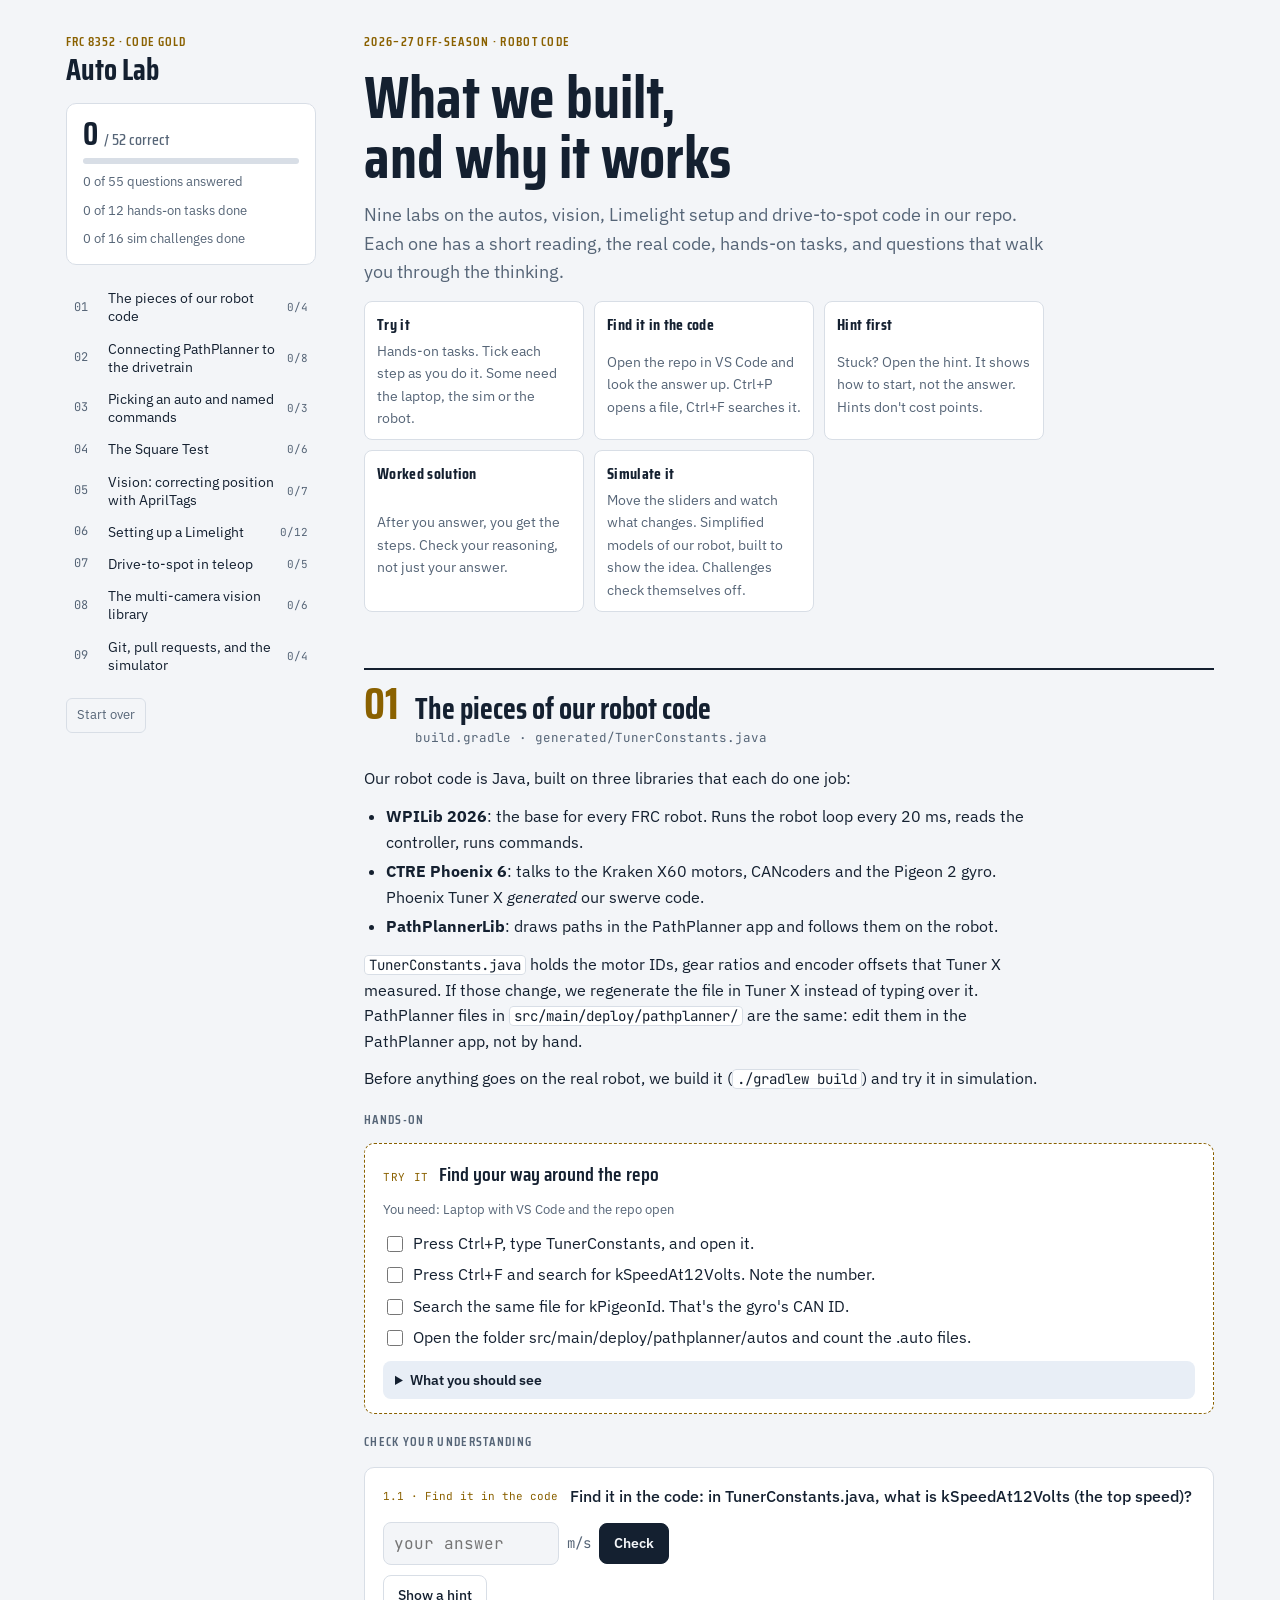
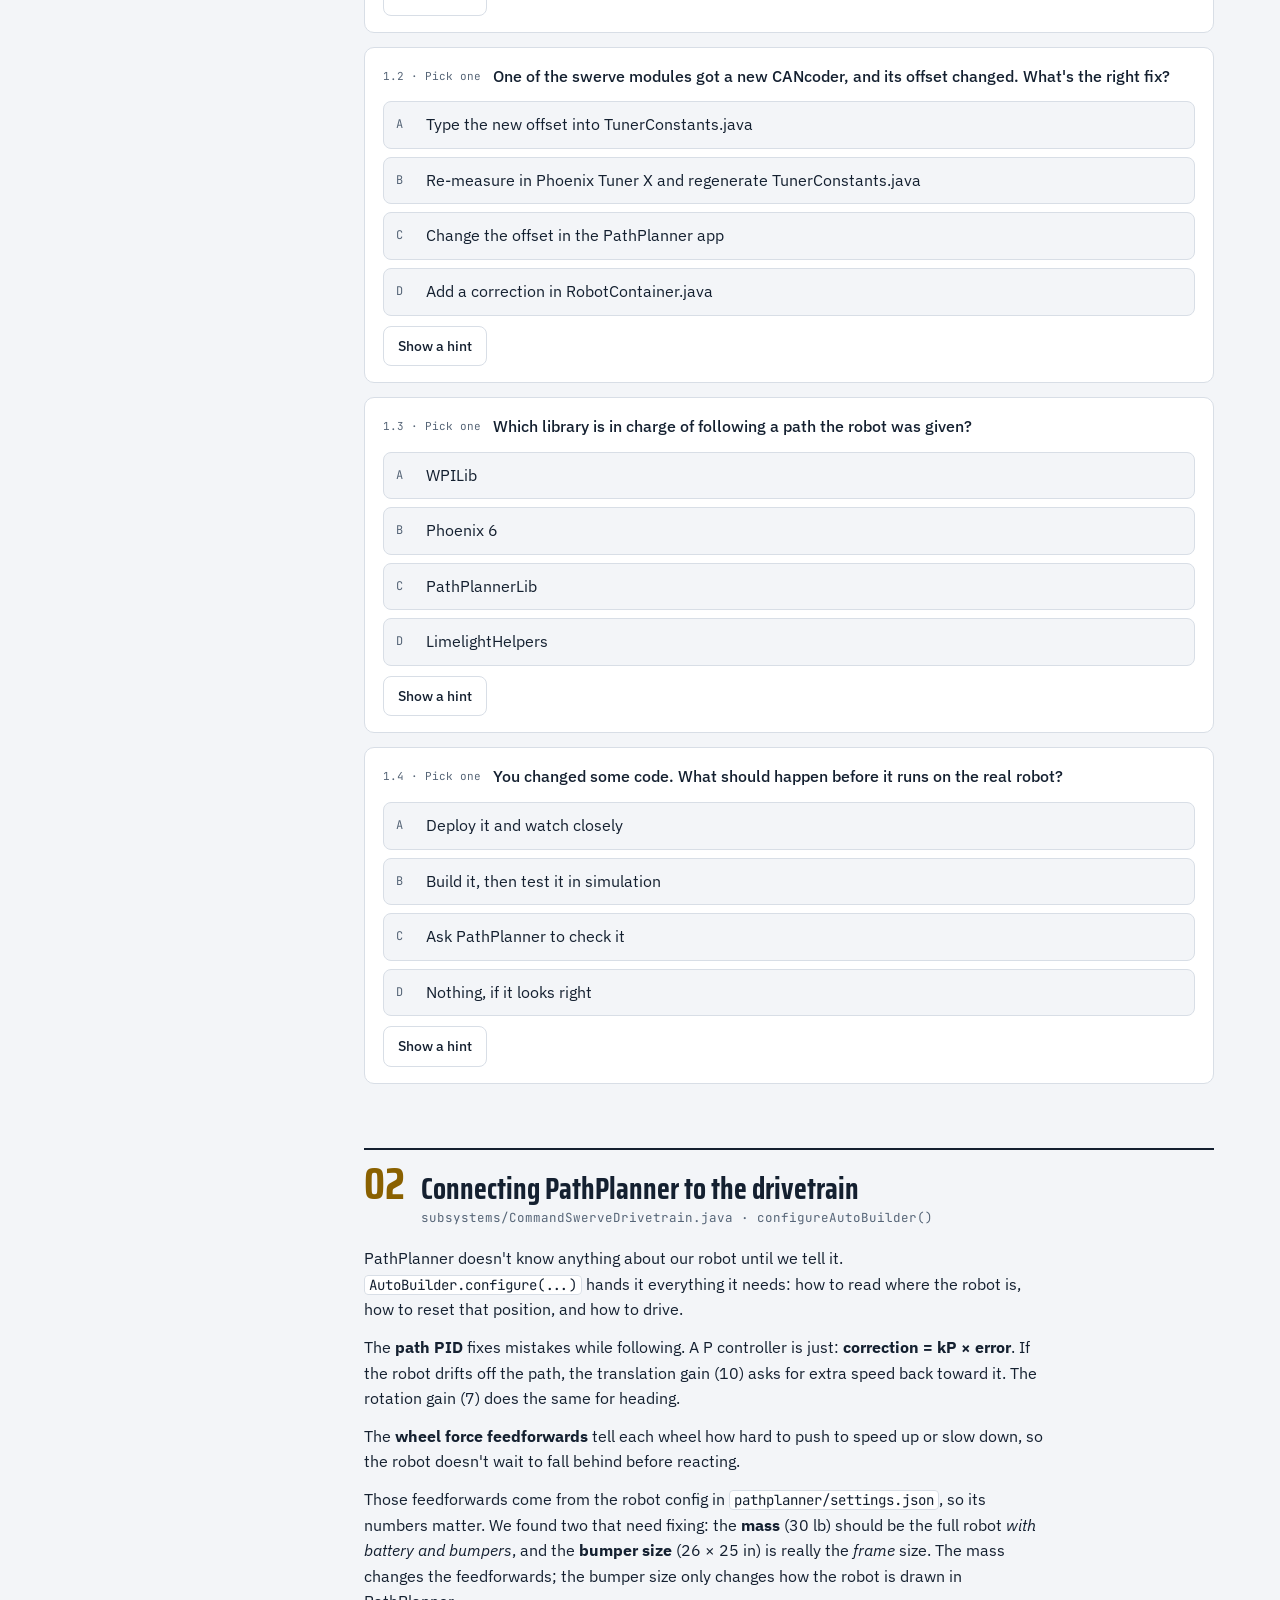
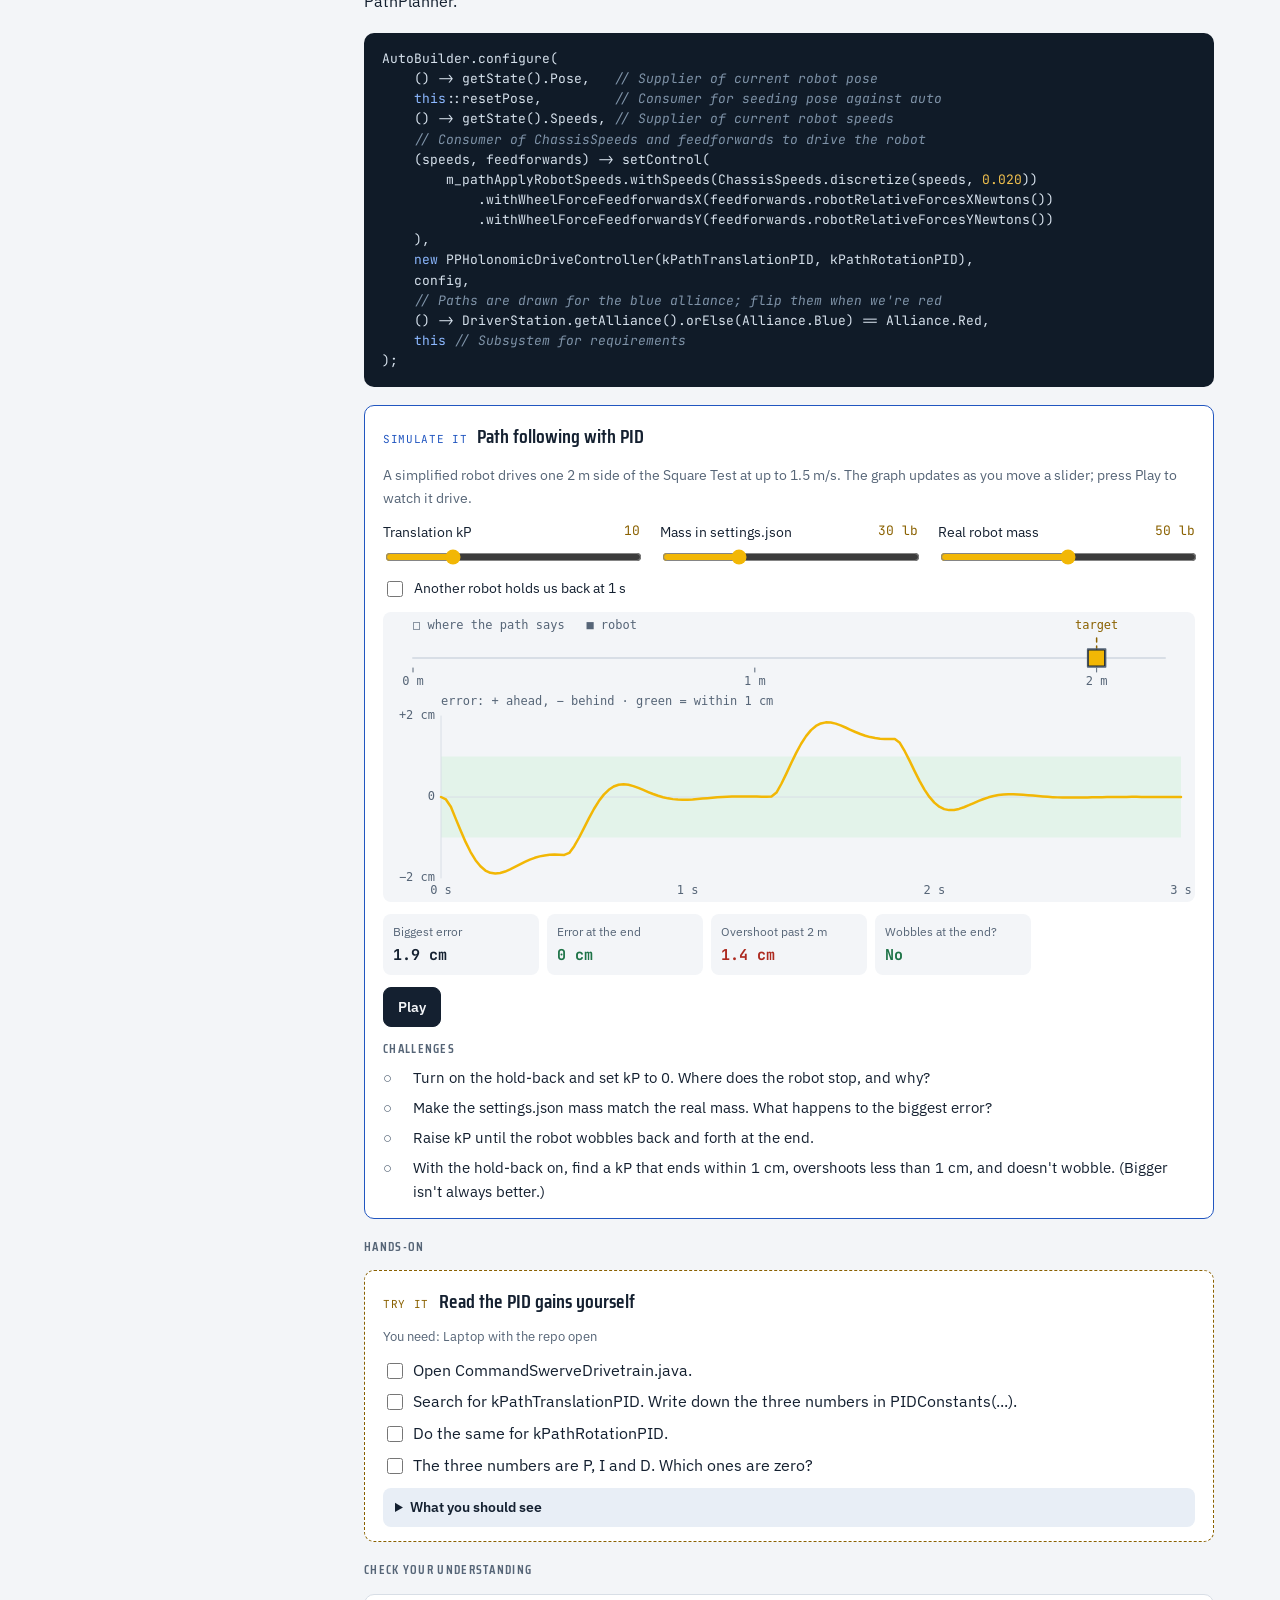
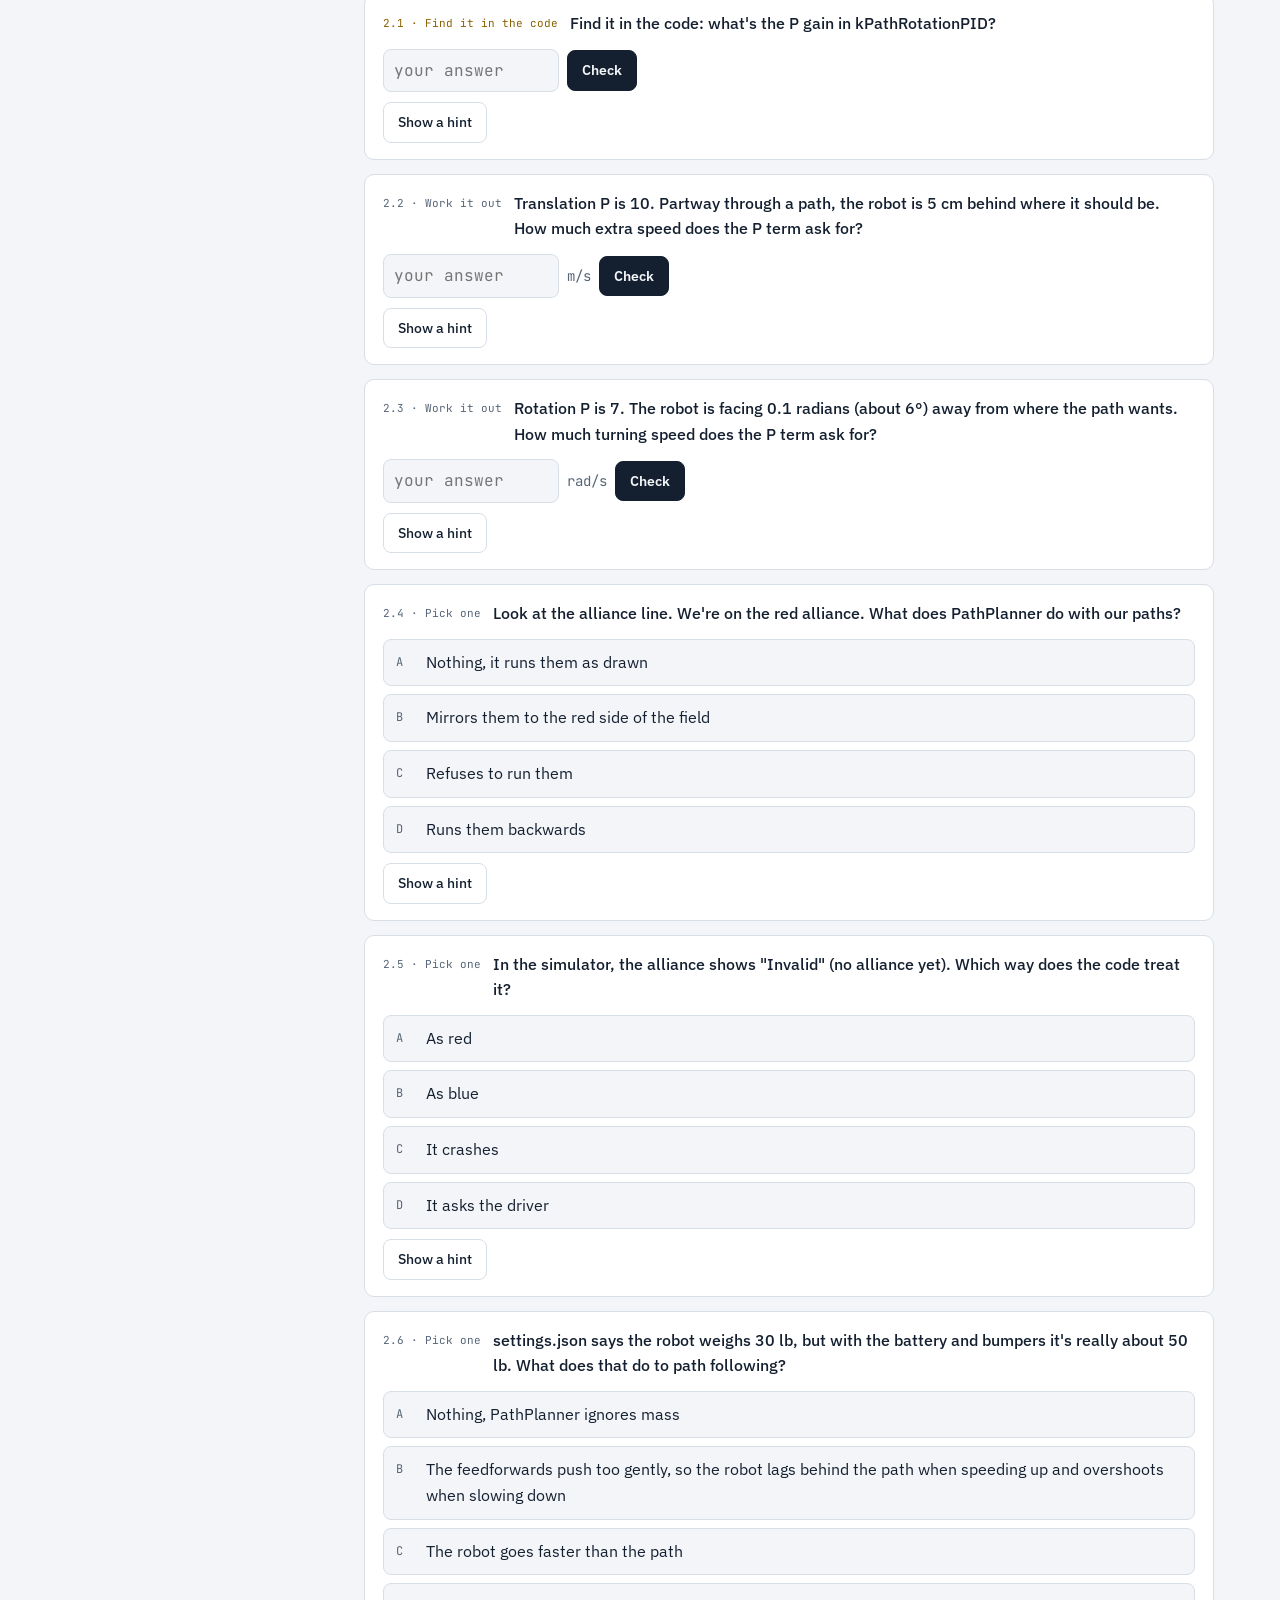
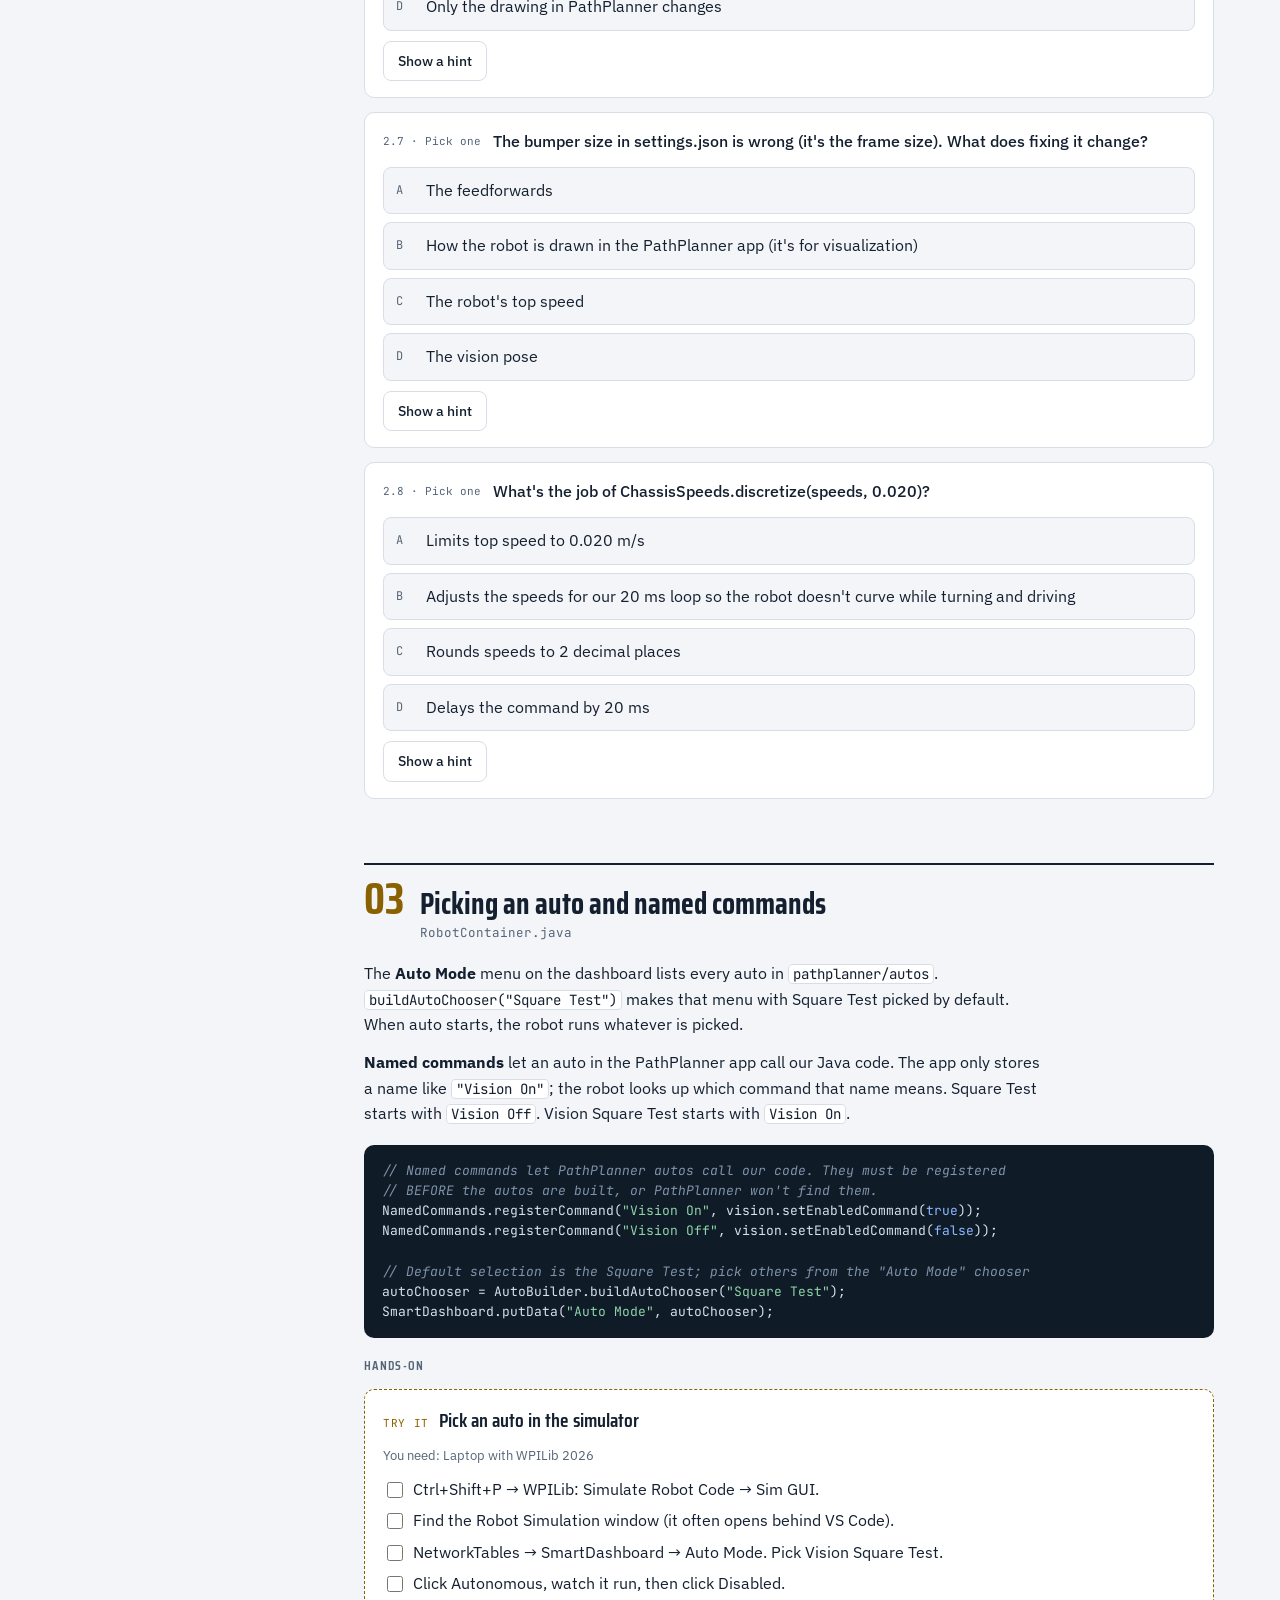
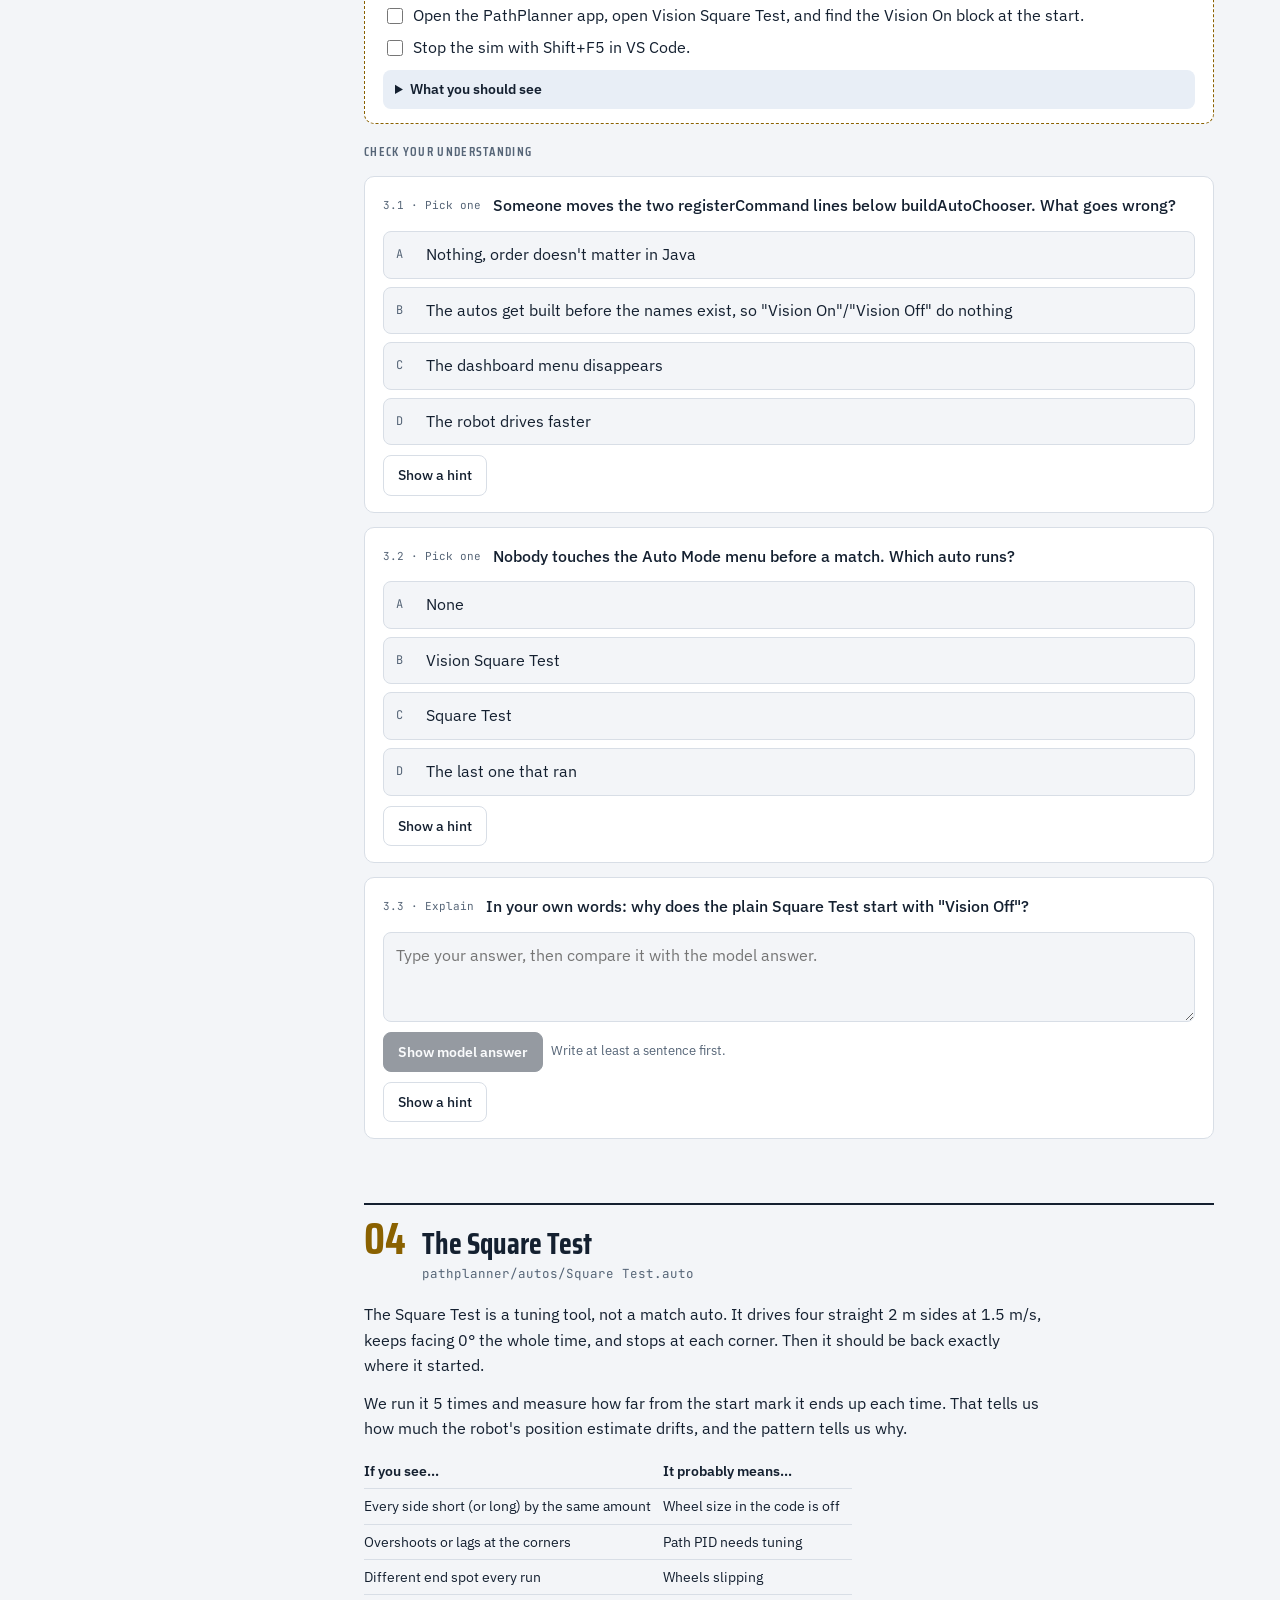
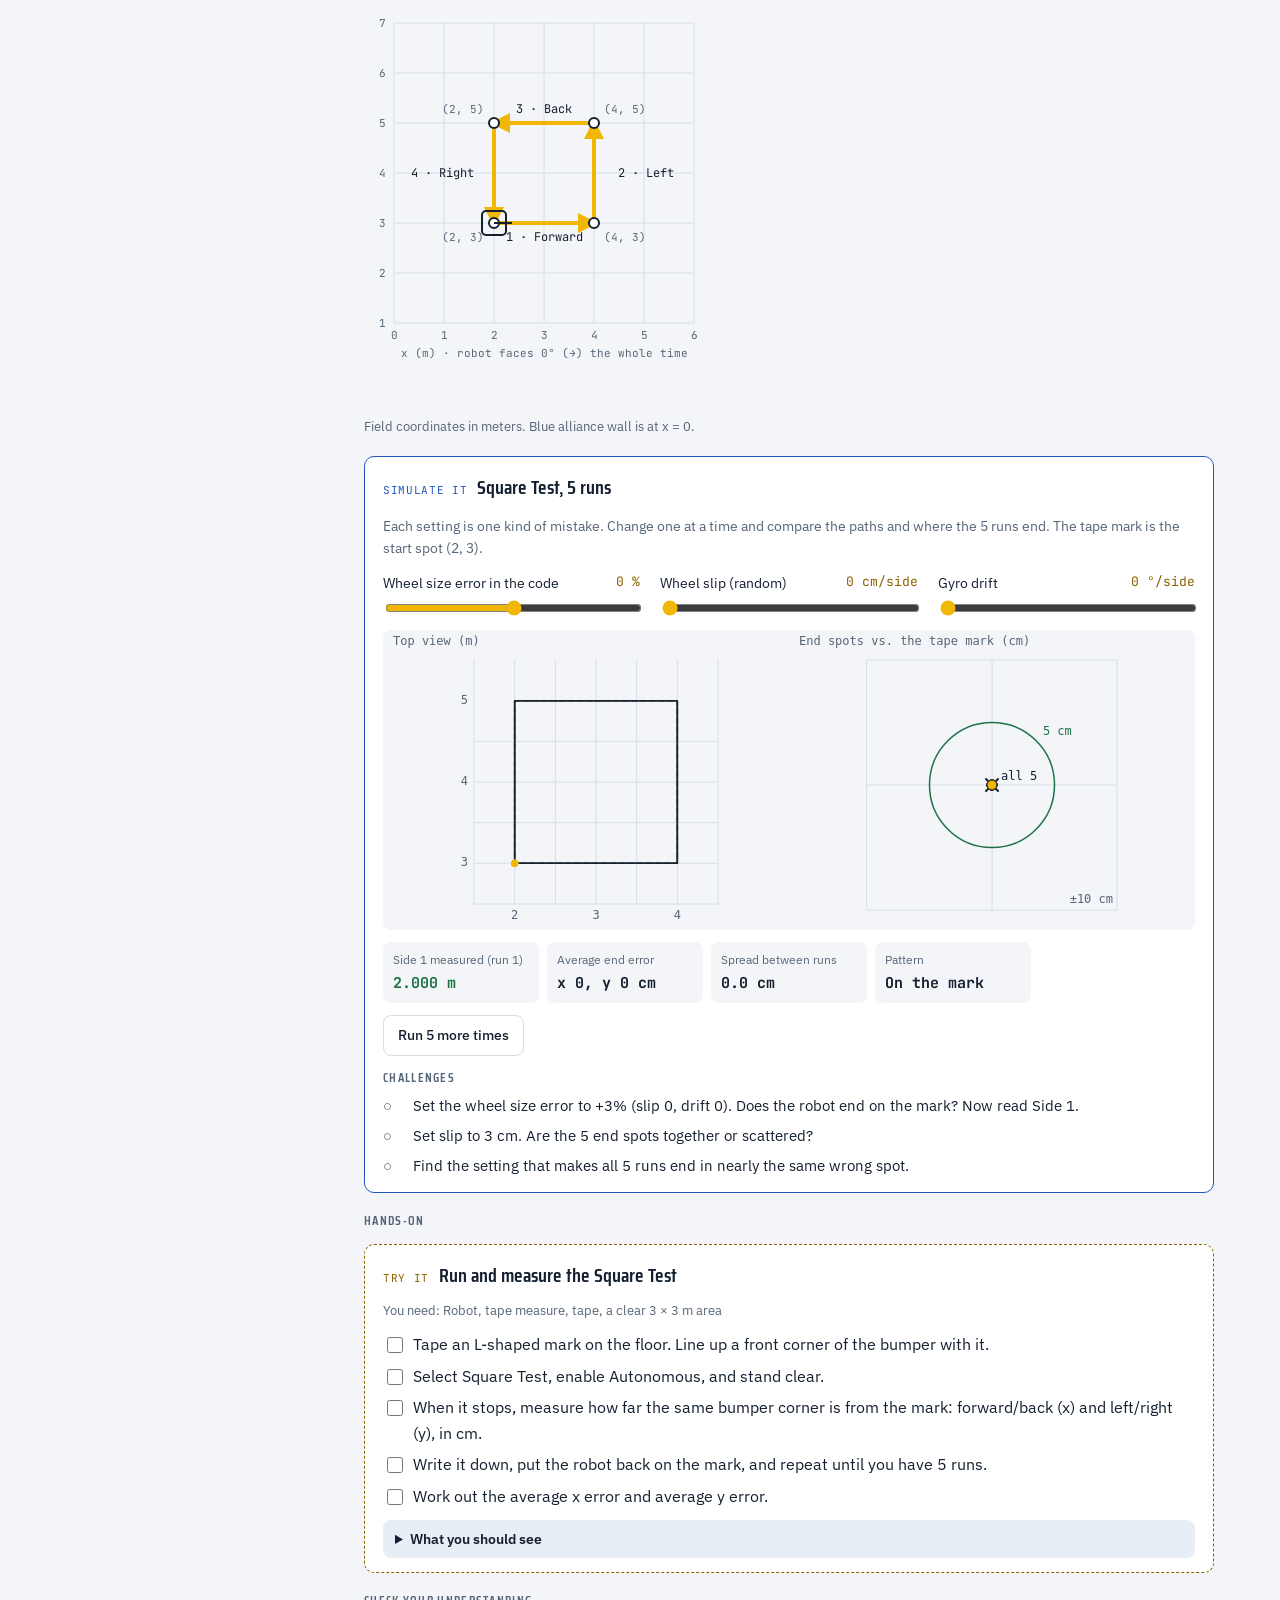
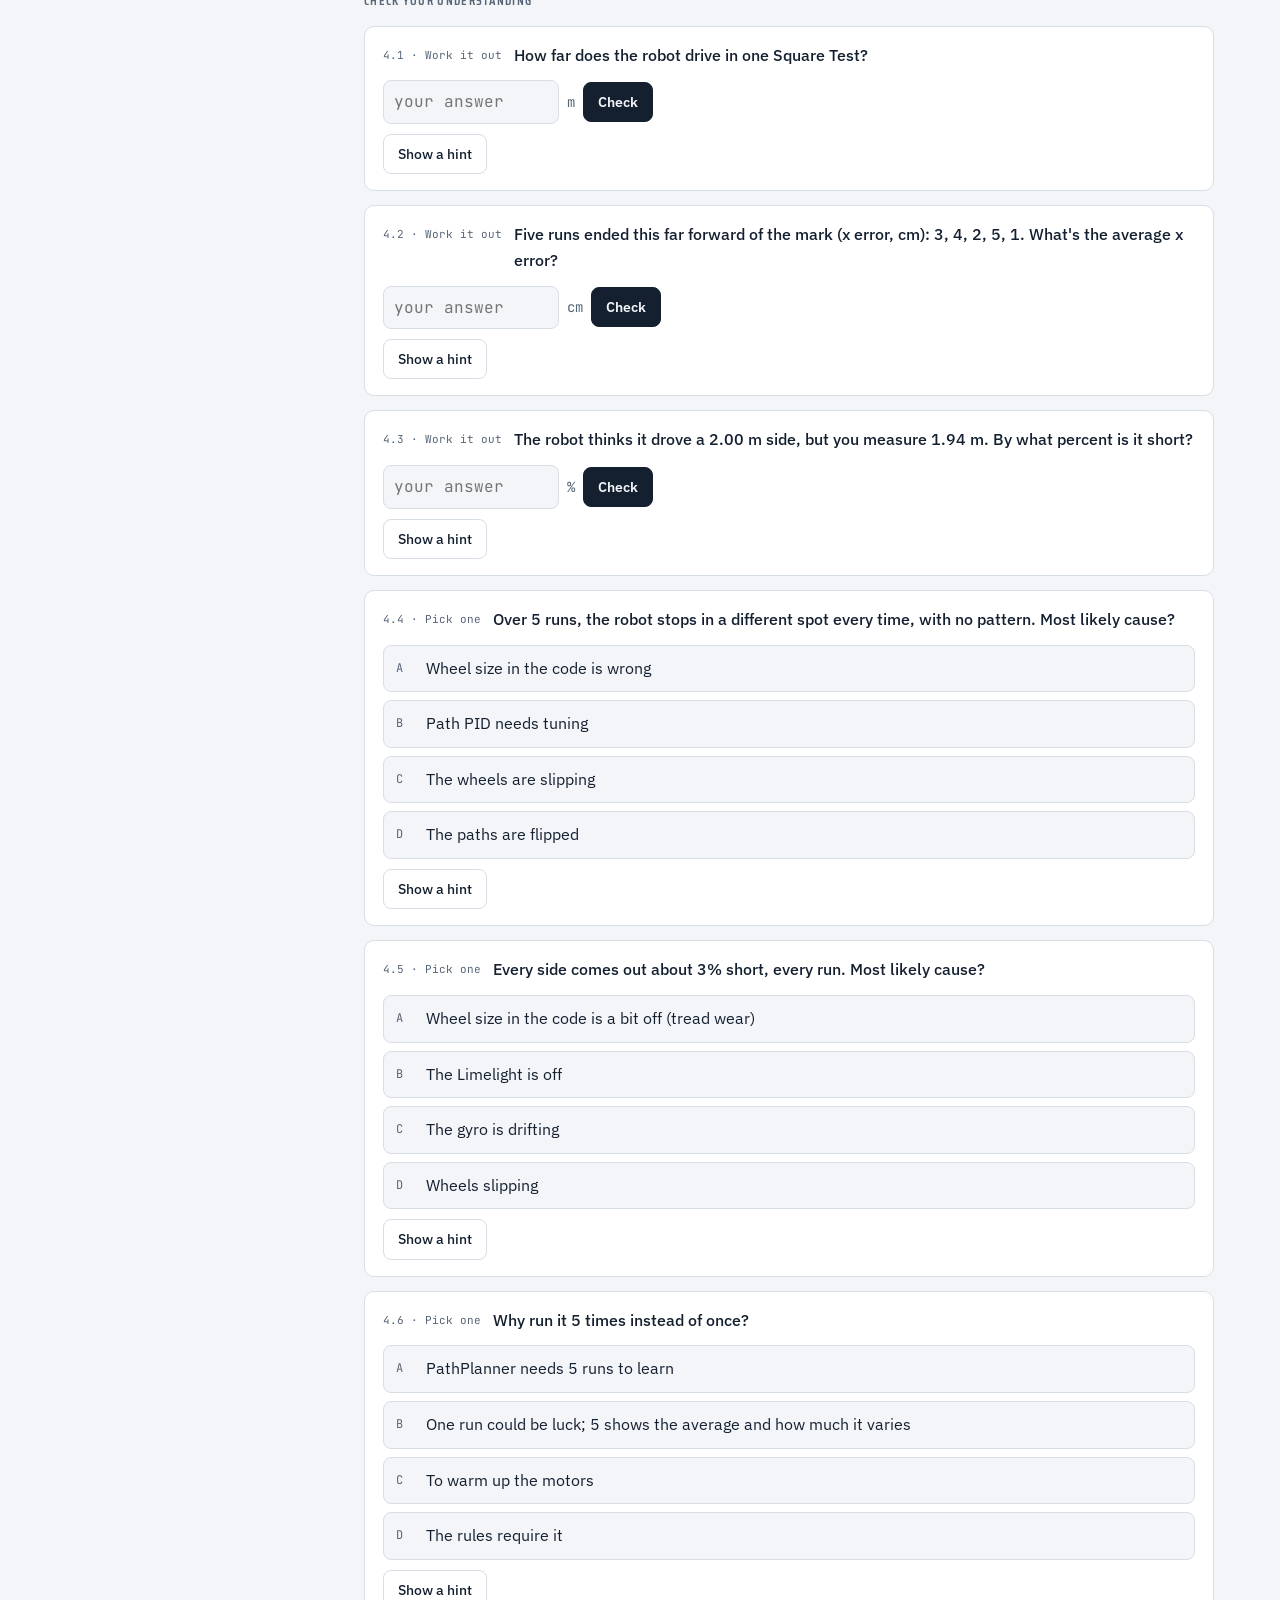
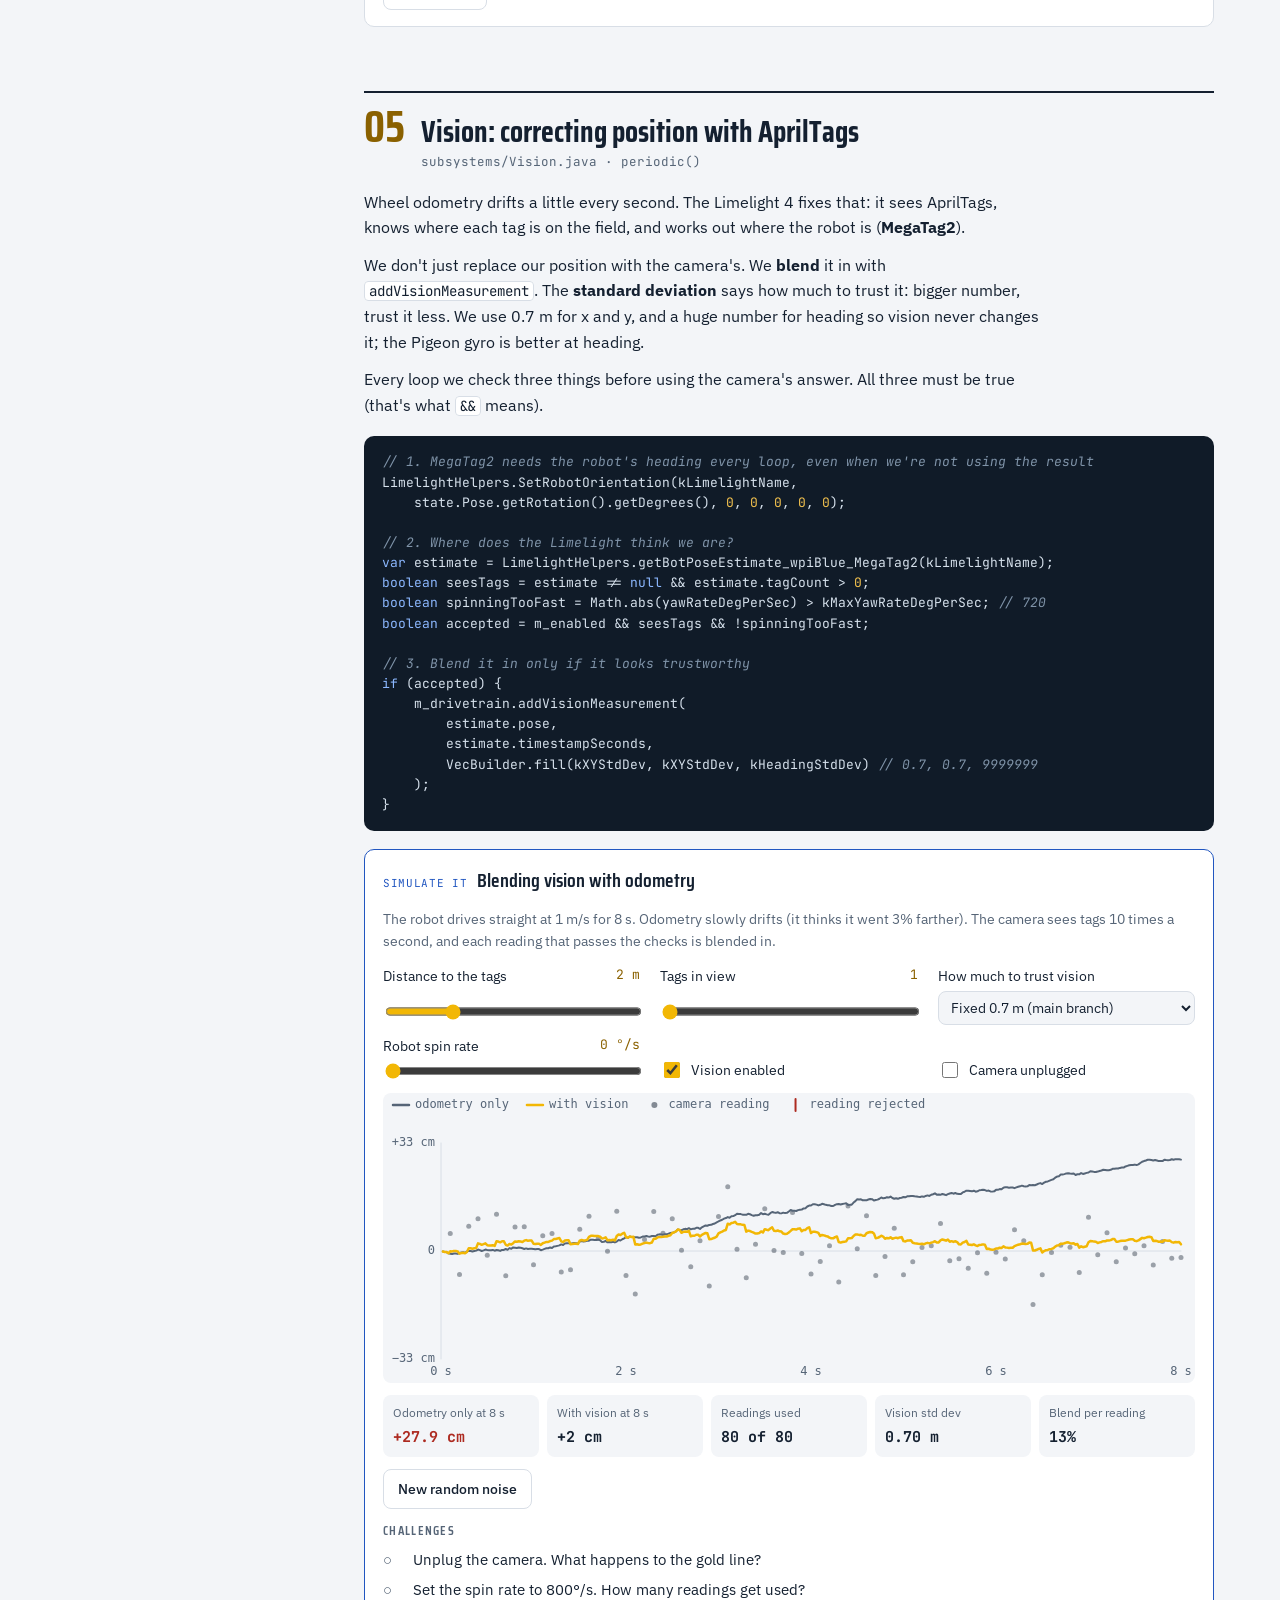
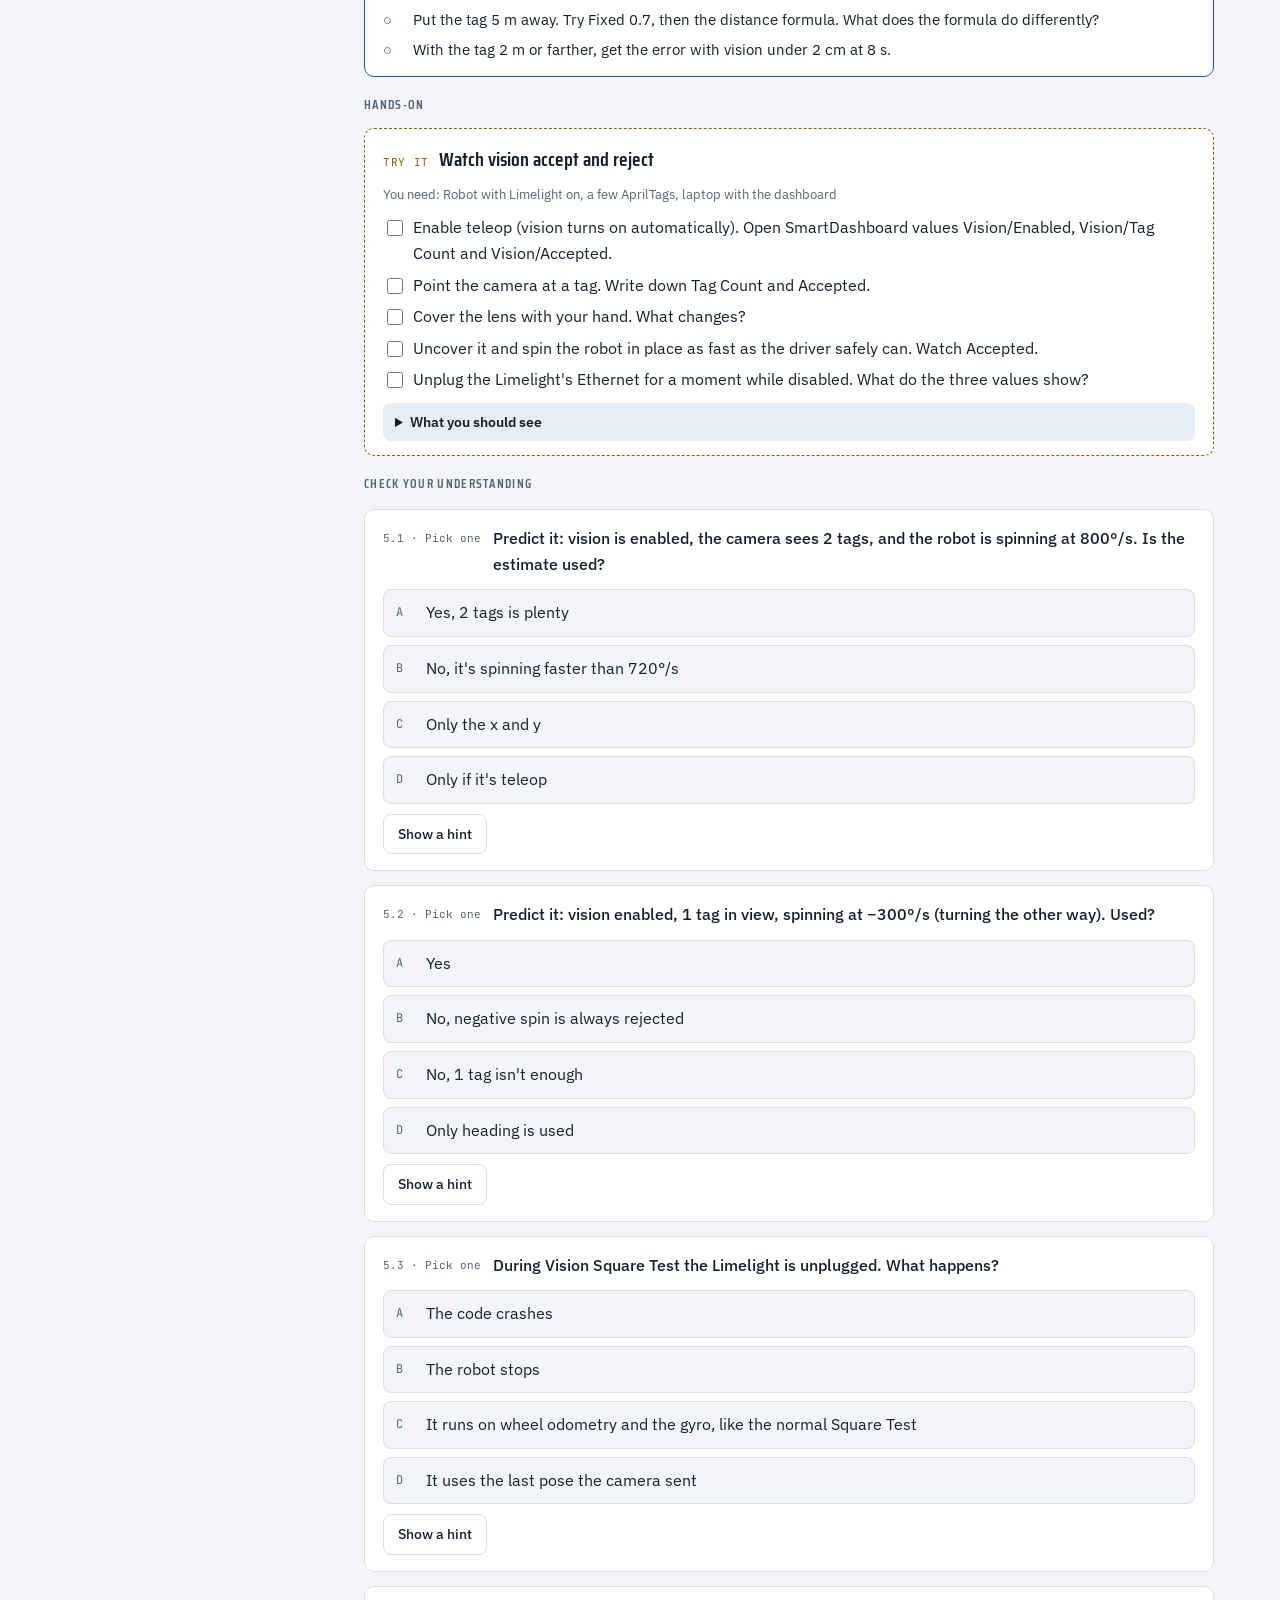
==== commit b0b6cab1: "Add interactive simulations to the Auto Lab Five "Simulate it" blocks with sliders and self-checking" ====
--- a/index.html
+++ b/index.html
@@ -20,6 +20,10 @@
   --bad: #ad2a20;
   --bad-soft: #fbe9e7;
   --info-soft: #e8eef6;
+  --blue: #2156c0;
+  --blue-soft: #e5edfb;
+  --red: #bf3027;
+  --red-soft: #fae6e4;
   --code-bg: #101b28;
   --code-fg: #d6e1ec;
   --code-dim: #7f93a8;
@@ -35,6 +39,7 @@
     --bg: #0b121b; --surface: #121c28; --ink: #e3eaf2; --muted: #93a2b4; --line: #233144;
     --gold: #f2c14e; --gold-fill: #f2b705; --gold-soft: #2a2410;
     --good: #5cc992; --good-soft: #10291d; --bad: #ff8277; --bad-soft: #2e1513; --info-soft: #16233a;
+    --blue: #7fa8ff; --blue-soft: #15233d; --red: #ff7f75; --red-soft: #3a1816;
     --code-bg: #070e17; --code-fg: #d6e1ec; --code-dim: #6f8399; --code-num: #f2c14e; --code-str: #8fd3a8; --code-kw: #8cb8ff;
     color-scheme: dark;
   }
@@ -43,6 +48,7 @@
   --bg: #0b121b; --surface: #121c28; --ink: #e3eaf2; --muted: #93a2b4; --line: #233144;
   --gold: #f2c14e; --gold-fill: #f2b705; --gold-soft: #2a2410;
   --good: #5cc992; --good-soft: #10291d; --bad: #ff8277; --bad-soft: #2e1513; --info-soft: #16233a;
+  --blue: #7fa8ff; --blue-soft: #15233d; --red: #ff7f75; --red-soft: #3a1816;
   --code-bg: #070e17; --code-fg: #d6e1ec; --code-dim: #6f8399; --code-num: #f2c14e; --code-str: #8fd3a8; --code-kw: #8cb8ff;
   color-scheme: dark;
 }
@@ -181,6 +187,37 @@
 .done-card h2 { font-family: var(--font-display); font-size: 28px; margin: 0; }
 .done-card p { margin: 0; }
 .done-card ul { margin: 0; padding-left: 20px; }
+
+/* Simulations */
+.sims { display: grid; gap: 14px; }
+.sim { border: 1px solid var(--blue); border-radius: 10px; padding: 14px 18px; display: grid; gap: 12px; background: var(--surface); min-width: 0; }
+.sim h3 { margin: 0; font-family: var(--font-display); font-size: 20px; font-weight: 600; display: flex; gap: 10px; align-items: baseline; flex-wrap: wrap; }
+.sim h3 .tag { font-family: var(--font-mono); font-size: 11px; font-weight: 400; color: var(--blue); text-transform: uppercase; letter-spacing: .06em; }
+.sim .need { font-size: 14px; color: var(--muted); margin: 0; }
+.sim-controls { display: grid; grid-template-columns: repeat(auto-fill, minmax(200px, 1fr)); gap: 10px 20px; }
+.ctl { display: grid; gap: 4px; font-size: 14px; min-width: 0; }
+.ctl label { display: flex; justify-content: space-between; gap: 8px; }
+.ctl output { font-family: var(--font-mono); font-size: 13px; color: var(--gold); font-variant-numeric: tabular-nums; white-space: nowrap; }
+.ctl input[type="range"] { width: 100%; accent-color: var(--gold-fill); }
+.ctl select { font: inherit; padding: 6px 8px; border-radius: 8px; border: 1px solid var(--line); background: var(--bg); color: var(--ink); max-width: 100%; }
+.ctl-check { align-content: end; }
+.ctl-check label { justify-content: flex-start; align-items: center; cursor: pointer; }
+.ctl-check input { accent-color: var(--gold-fill); width: 16px; height: 16px; flex: none; }
+.ctl select:focus-visible, .ctl input:focus-visible { outline: 2px solid var(--gold); outline-offset: 2px; }
+.sim-canvas { min-width: 0; }
+.sim-canvas canvas { display: block; width: 100%; border-radius: 8px; background: var(--bg); }
+.readouts { display: grid; grid-template-columns: repeat(auto-fill, minmax(150px, 1fr)); gap: 8px; }
+.ro { background: var(--bg); border-radius: 8px; padding: 8px 10px; display: grid; gap: 2px; min-width: 0; }
+.ro span { font-size: 12px; color: var(--muted); }
+.ro b { font-family: var(--font-mono); font-size: 15px; font-variant-numeric: tabular-nums; overflow-wrap: anywhere; }
+.ro.good b { color: var(--good); }
+.ro.bad b { color: var(--bad); }
+.challenges { display: grid; gap: 6px; }
+.challenges ul { list-style: none; margin: 0; padding: 0; display: grid; gap: 6px; }
+.challenges li { display: grid; grid-template-columns: 22px 1fr; gap: 8px; font-size: 15px; }
+.challenges .mark { font-family: var(--font-mono); color: var(--muted); }
+.challenges li.done .mark { color: var(--good); font-weight: 700; }
+.challenges li.done span:last-child { color: var(--muted); }
 @media (prefers-reduced-motion: reduce) { * { transition: none !important; scroll-behavior: auto !important; } }
 </style>
 
@@ -195,6 +232,7 @@
       <div class="bar"><i id="scoreBar"></i></div>
       <div class="sub" id="scoreSub">0 of 0 questions answered</div>
       <div class="sub" id="taskSub">0 of 0 hands-on tasks done</div>
+      <div class="sub" id="simSub">0 of 0 sim challenges done</div>
     </div>
     <ul class="toc" id="toc"></ul>
     <button class="reset" id="resetBtn" type="button">Start over</button>
@@ -210,6 +248,7 @@
         <div><b>Find it in the code</b><span>Open the repo in VS Code and look the answer up. Ctrl+P opens a file, Ctrl+F searches it.</span></div>
         <div><b>Hint first</b><span>Stuck? Open the hint. It shows how to start, not the answer. Hints don't cost points.</span></div>
         <div><b>Worked solution</b><span>After you answer, you get the steps. Check your reasoning, not just your answer.</span></div>
+        <div><b>Simulate it</b><span>Move the sliders and watch what changes. Simplified models of our robot, built to show the idea. Challenges check themselves off.</span></div>
       </div>
     </section>
     <div class="lessons" id="lessons"></div>
@@ -258,7 +297,7 @@
   ]
 },
 {
-  id: "autobuilder", title: "Connecting PathPlanner to the drivetrain", where: "subsystems/CommandSwerveDrivetrain.java · configureAutoBuilder()",
+  id: "autobuilder", sims: ["pid"], title: "Connecting PathPlanner to the drivetrain", where: "subsystems/CommandSwerveDrivetrain.java · configureAutoBuilder()",
   body: `
 <p>PathPlanner doesn't know anything about our robot until we tell it. <code>AutoBuilder.configure(...)</code> hands it everything it needs: how to read where the robot is, how to reset that position, and how to drive.</p>
 <p>The <b>path PID</b> fixes mistakes while following. A P controller is just: <b>correction = kP × error</b>. If the robot drifts off the path, the translation gain (10) asks for extra speed back toward it. The rotation gain (7) does the same for heading.</p>
@@ -350,7 +389,7 @@
   ]
 },
 {
-  id: "square", title: "The Square Test", where: "pathplanner/autos/Square Test.auto",
+  id: "square", sims: ["square"], title: "The Square Test", where: "pathplanner/autos/Square Test.auto",
   body: `
 <p>The Square Test is a tuning tool, not a match auto. It drives four straight 2 m sides at 1.5 m/s, keeps facing 0° the whole time, and stops at each corner. Then it should be back exactly where it started.</p>
 <p>We run it 5 times and measure how far from the start mark it ends up each time. That tells us how much the robot's position estimate drifts, and the pattern tells us why.</p>
@@ -389,7 +428,7 @@
   ]
 },
 {
-  id: "vision", title: "Vision: correcting position with AprilTags", where: "subsystems/Vision.java · periodic()",
+  id: "vision", sims: ["fusion"], title: "Vision: correcting position with AprilTags", where: "subsystems/Vision.java · periodic()",
   body: `
 <p>Wheel odometry drifts a little every second. The Limelight 4 fixes that: it sees AprilTags, knows where each tag is on the field, and works out where the robot is (<b>MegaTag2</b>).</p>
 <p>We don't just replace our position with the camera's. We <b>blend</b> it in with <code>addVisionMeasurement</code>. The <b>standard deviation</b> says how much to trust it: bigger number, trust it less. We use 0.7 m for x and y, and a huge number for heading so vision never changes it; the Pigeon gyro is better at heading.</p>
@@ -448,7 +487,7 @@
   ]
 },
 {
-  id: "limelight", title: "Setting up a Limelight", where: "Limelight web UI · VisionConstants.java",
+  id: "limelight", sims: ["mount"], title: "Setting up a Limelight", where: "Limelight web UI · VisionConstants.java",
   body: `
 <p>Before the code can use a Limelight, the camera itself has to be set up. Each Limelight has its own web page where you change its settings (port <code>5801</code>, for example <code>http://limelight.local:5801</code>).</p>
 <p><b>1. A unique name and address.</b> The code finds each camera by its <b>hostname</b>, so every Limelight needs its own. Give each a <b>static IP</b> on our team network too. FRC team networks are <code>10.TE.AM.x</code>; for 8352 that's <code>10.83.52.x</code>.</p>
@@ -534,7 +573,7 @@
   ]
 },
 {
-  id: "drivetospot", title: "Drive-to-spot in teleop", where: "RobotContainer.java · branch teleop-drive-to-pose",
+  id: "drivetospot", sims: ["flip"], title: "Drive-to-spot in teleop", where: "RobotContainer.java · branch teleop-drive-to-pose",
   body: `
 <p>Holding the <b>right bumper</b> makes the robot plan a path, right then, from wherever it is to the Square Test start (2, 3) facing 0°, and drive it. Nobody drew that path. PathPlanner's <b>pathfinding</b> works it out, steering around obstacles in <code>navgrid.json</code>.</p>
 <p>It's capped at 1.5 m/s for first tests. And because it's bound with <code>whileTrue</code>, letting go of the bumper stops it and gives the driver control back.</p>`,
@@ -876,6 +915,7 @@
 
 function renderAll() {
   const host = document.getElementById("lessons"); host.innerHTML = "";
+  const pendingSims = []; REDRAWS.length = 0;
   const toc = document.getElementById("toc"); toc.innerHTML = "";
   LESSONS.forEach((l, li) => {
     const num = String(li + 1).padStart(2, "0");
@@ -891,6 +931,7 @@
       <div class="prose">${l.body}</div>
       ${fig}
       ${l.code ? `<pre><code>${hl(l.code)}</code></pre>` : ""}`;
+    if (l.sims) l.sims.forEach(name => { const hs = document.createElement("div"); hs.className = "sims"; sec.appendChild(hs); pendingSims.push([name, hs]); });
     if (l.tasks && l.tasks.length) {
       const tw = document.createElement("div"); tw.className = "tasks";
       tw.innerHTML = `<span class="block-label">Hands-on</span>`;
@@ -907,6 +948,7 @@
     item.innerHTML = `<a href="#${l.id}"><span class="n">${num}</span><span>${esc(l.title)}</span><span class="c" id="toc-${l.id}"></span></a>`;
     toc.appendChild(item);
   });
+  pendingSims.forEach(([name, hs]) => SIMS[name](hs));
   updateScore();
 }
 
@@ -919,6 +961,8 @@
   document.getElementById("scoreTotal").textContent = g.length;
   document.getElementById("scoreSub").textContent = `${answered} of ${qs.length} questions answered`;
   document.getElementById("taskSub").textContent = `${tdone} of ${tasks.length} hands-on tasks done`;
+  const chs = allChallenges(), chDone = chs.filter(([cid]) => state["ch-" + cid]).length;
+  document.getElementById("simSub").textContent = `${chDone} of ${chs.length} sim challenges done`;
   document.getElementById("scoreBar").style.width = (answered / qs.length * 100) + "%";
 
   const list = document.getElementById("doneList"); list.innerHTML = "";
@@ -961,7 +1005,511 @@
   resetBtn.classList.remove("armed"); resetBtn.textContent = "Start over";
 });
 
+/* ---------- simulations ---------- */
+const css = n => getComputedStyle(document.documentElement).getPropertyValue("--" + n).trim();
+const REDUCE = !!(window.matchMedia && matchMedia("(prefers-reduced-motion: reduce)").matches);
+const REDRAWS = [];
+function rng(seed) { return () => { seed |= 0; seed = seed + 0x6D2B79F5 | 0; let t = Math.imul(seed ^ seed >>> 15, 1 | seed); t = t + Math.imul(t ^ t >>> 7, 61 | t) ^ t; return ((t ^ t >>> 14) >>> 0) / 4294967296; }; }
+function gauss(r) { let u = 0, v = 0; while (u === 0) u = r(); while (v === 0) v = r(); return Math.sqrt(-2 * Math.log(u)) * Math.cos(2 * Math.PI * v); }
+function fit(canvas, h) {
+  const w = Math.max(260, canvas.parentElement.clientWidth);
+  const dpr = window.devicePixelRatio || 1;
+  canvas.width = Math.round(w * dpr); canvas.height = Math.round(h * dpr);
+  canvas.style.height = h + "px";
+  const ctx = canvas.getContext("2d");
+  ctx.setTransform(dpr, 0, 0, dpr, 0, 0); ctx.clearRect(0, 0, w, h);
+  ctx.font = "12px " + css("font-mono"); ctx.textBaseline = "middle"; ctx.lineJoin = "round"; ctx.lineCap = "round";
+  return { w, h, ctx };
+}
+function ln(ctx, x1, y1, x2, y2) { ctx.beginPath(); ctx.moveTo(x1, y1); ctx.lineTo(x2, y2); ctx.stroke(); }
+function txt(ctx, s, x, y, color, align) { ctx.fillStyle = color; ctx.textAlign = align || "left"; ctx.fillText(s, x, y); }
+const sgn = n => (n > 0 ? "+" : "") + n;
+
+const SIM_CHALLENGES = {
+  pid: [
+    ["pid-zero", "Turn on the hold-back and set kP to 0. Where does the robot stop, and why?"],
+    ["pid-mass", "Make the settings.json mass match the real mass. What happens to the biggest error?"],
+    ["pid-wobble", "Raise kP until the robot wobbles back and forth at the end."],
+    ["pid-good", "With the hold-back on, find a kP that ends within 1 cm, overshoots less than 1 cm, and doesn't wobble. (Bigger isn't always better.)"]],
+  square: [
+    ["sq-wheel", "Set the wheel size error to +3% (slip 0, drift 0). Does the robot end on the mark? Now read Side 1."],
+    ["sq-slip", "Set slip to 3 cm. Are the 5 end spots together or scattered?"],
+    ["sq-drift", "Find the setting that makes all 5 runs end in nearly the same wrong spot."]],
+  fusion: [
+    ["fu-unplug", "Unplug the camera. What happens to the gold line?"],
+    ["fu-spin", "Set the spin rate to 800°/s. How many readings get used?"],
+    ["fu-far", "Put the tag 5 m away. Try Fixed 0.7, then the distance formula. What does the formula do differently?"],
+    ["fu-best", "With the tag 2 m or farther, get the error with vision under 2 cm at 8 s."]],
+  mount: [
+    ["mo-zero", "Set forward to 0, like the old code did. How far off is the robot?"],
+    ["mo-yaw", "Set yaw to 2°. Which distance fails first, and why?"],
+    ["mo-only3", "Find a mistake that passes at 1 m and 2 m but fails at 3 m."]],
+  flip: [
+    ["fl-center", "Put the blue target at the center of the field (about 8.3, 4.0). Where does red go?"],
+    ["fl-face", "Set the heading to 90°. Which way does the red robot face?"]]
+};
+const allChallenges = () => Object.values(SIM_CHALLENGES).flat();
+
+function buildSim(host, cfg) {
+  const el = document.createElement("div"); el.className = "sim";
+  el.innerHTML = `<h3><span class="tag">Simulate it</span>${esc(cfg.title)}</h3><p class="need">${esc(cfg.intro)}</p>`;
+  const ctr = document.createElement("div"); ctr.className = "sim-controls";
+  const inputs = {};
+  cfg.controls.forEach(c => {
+    const id = `sim-${cfg.id}-${c.id}`;
+    const w = document.createElement("div"); w.className = "ctl";
+    if (c.type === "select") w.innerHTML = `<label for="${id}">${esc(c.label)}</label><select id="${id}">${c.options.map(o => `<option value="${o[0]}">${esc(o[1])}</option>`).join("")}</select>`;
+    else if (c.type === "check") { w.classList.add("ctl-check"); w.innerHTML = `<label for="${id}"><input type="checkbox" id="${id}"><span>${esc(c.label)}</span></label>`; }
+    else w.innerHTML = `<label for="${id}"><span>${esc(c.label)}</span><output id="${id}-out" for="${id}"></output></label><input type="range" id="${id}" min="${c.min}" max="${c.max}" step="${c.step}" value="${c.value}">`;
+    ctr.appendChild(w);
+    const e = w.querySelector("select, input");
+    if (c.type === "select") e.value = c.value;
+    if (c.type === "check") e.checked = !!c.value;
+    inputs[c.id] = { e, c };
+  });
+  el.appendChild(ctr);
+  const cw = document.createElement("div"); cw.className = "sim-canvas";
+  const canvas = document.createElement("canvas");
+  canvas.setAttribute("role", "img"); canvas.setAttribute("aria-label", cfg.aria);
+  cw.appendChild(canvas); el.appendChild(cw);
+  const ro = document.createElement("div"); ro.className = "readouts"; ro.setAttribute("aria-live", "polite"); el.appendChild(ro);
+  const buttons = {};
+  if (cfg.buttons) {
+    const row = document.createElement("div"); row.className = "row";
+    cfg.buttons.forEach(([label, key, ghost]) => {
+      const b = document.createElement("button"); b.type = "button"; b.className = "btn" + (ghost ? " ghost" : "");
+      b.id = `sim-${cfg.id}-${key}`; b.textContent = label; row.appendChild(b); buttons[key] = b;
+    });
+    el.appendChild(row);
+  }
+  const chWrap = document.createElement("div"); chWrap.className = "challenges";
+  chWrap.innerHTML = `<span class="block-label">Challenges</span>`;
+  const ul = document.createElement("ul");
+  SIM_CHALLENGES[cfg.id].forEach(([cid, text]) => {
+    const li = document.createElement("li"); li.id = "ch-" + cid;
+    li.innerHTML = `<span class="mark" aria-hidden="true"></span><span>${esc(text)}</span>`;
+    ul.appendChild(li);
+  });
+  chWrap.appendChild(ul); el.appendChild(chWrap);
+  host.appendChild(el);
+  const paint = () => SIM_CHALLENGES[cfg.id].forEach(([cid]) => {
+    const li = document.getElementById("ch-" + cid), d = !!state["ch-" + cid];
+    li.classList.toggle("done", d); li.querySelector(".mark").textContent = d ? "✓" : "○";
+  });
+  const outs = () => { for (const k in inputs) { const { e, c } = inputs[k]; if (!c.type) document.getElementById(e.id + "-out").textContent = (c.fmt ? c.fmt(+e.value) : e.value) + (c.unit ? " " + c.unit : ""); } };
+  paint(); outs();
+  return {
+    canvas, buttons,
+    vals() { const o = {}; for (const k in inputs) { const { e, c } = inputs[k]; o[k] = c.type === "check" ? e.checked : c.type === "select" ? e.value : parseFloat(e.value); } return o; },
+    onInput(fn) { for (const k in inputs) inputs[k].e.addEventListener("input", () => { outs(); fn(); }); },
+    readouts(rows) { ro.innerHTML = rows.map(([l, v, cls]) => `<div class="ro${cls ? " " + cls : ""}"><span>${esc(l)}</span><b>${esc(v)}</b></div>`).join(""); },
+    complete(cid) { if (state["ch-" + cid]) return; state["ch-" + cid] = true; save(); paint(); updateScore(); }
+  };
+}
+
+/* --- 1. Path PID --- */
+function pidProfile(t) {
+  const vmax = 1.5, amax = 3, D = 2, ta = vmax / amax, da = 0.5 * amax * ta * ta, tc = (D - 2 * da) / vmax, T = 2 * ta + tc;
+  if (t <= 0) return [0, 0, 0];
+  if (t < ta) return [0.5 * amax * t * t, amax * t, amax];
+  if (t < ta + tc) return [da + vmax * (t - ta), vmax, 0];
+  if (t < T) { const u = T - t; return [D - 0.5 * amax * u * u, amax * u, -amax]; }
+  return [D, 0, 0];
+}
+function pidRun(v) {
+  // Velocity loop (Kv) with a two-loop (40 ms) delay between sensing and the motors acting;
+  // feedforward force = configured mass × path acceleration.
+  const dt = 0.02, N = 150, LB = 0.4536, Kv = 450, mc = v.mconf * LB, mr = v.mreal * LB;
+  let x = 0, vel = 0; const d = [], queue = [[0, 0], [0, 0]];
+  for (let i = 0; i <= N; i++) {
+    const t = i * dt, [xr, vr, ar] = pidProfile(t);
+    d.push({ t, x, xr, err: x - xr });
+    queue.push([vr + v.kp * (xr - x), mc * ar]);
+    const [vcmd, ff] = queue.shift();
+    const F = Math.max(-250, Math.min(250, ff + Kv * (vcmd - vel)));
+    vel += F / mr * dt;
+    if (v.bump && i >= 50 && i < 62) vel = Math.min(vel, 0.3);
+    x += vel * dt;
+  }
+  let crossings = 0, last = 0;
+  d.forEach(p => { if (p.t < 1.9) return; const s = Math.abs(p.err) > 0.002 ? Math.sign(p.err) : 0; if (s && last && s !== last) crossings++; if (s) last = s; });
+  return {
+    d, wobble: crossings >= 2,
+    maxErr: Math.max(...d.map(p => Math.abs(p.err))) * 100,
+    final: d[N].err * 100,
+    over: Math.max(0, Math.max(...d.map(p => p.x)) - 2) * 100
+  };
+}
+function simPid(host) {
+  const S = buildSim(host, {
+    id: "pid", title: "Path following with PID",
+    intro: "A simplified robot drives one 2 m side of the Square Test at up to 1.5 m/s. The graph updates as you move a slider; press Play to watch it drive.",
+    aria: "A robot driving along a 2 meter line toward a target, and a graph of how far ahead or behind the path it is over 3 seconds",
+    controls: [
+      { id: "kp", label: "Translation kP", min: 0, max: 40, step: 1, value: 10 },
+      { id: "mconf", label: "Mass in settings.json", min: 10, max: 80, step: 5, value: 30, unit: "lb" },
+      { id: "mreal", label: "Real robot mass", min: 20, max: 80, step: 5, value: 50, unit: "lb" },
+      { id: "bump", type: "check", label: "Another robot holds us back at 1 s", value: false }],
+    buttons: [["Play", "play"]]
+  });
+  let res = null, upto = 150, raf = 0;
+  function draw() {
+    if (!res) return;
+    const { w, h, ctx } = fit(S.canvas, 290);
+    const ink = css("ink"), muted = css("muted"), lineC = css("line"), gold = css("gold-fill"), goldT = css("gold");
+    const L = 30, R = w - 30, tx = m => L + (m / 2.2) * (R - L), ty = 46;
+    ctx.strokeStyle = lineC; ctx.lineWidth = 2; ln(ctx, L, ty, R, ty);
+    [0, 1, 2].forEach(m => { ctx.lineWidth = 1; ctx.strokeStyle = muted; ln(ctx, tx(m), ty + 10, tx(m), ty + 14); txt(ctx, m + " m", tx(m), ty + 24, muted, "center"); });
+    ctx.setLineDash([4, 4]); ctx.strokeStyle = goldT; ctx.lineWidth = 1.5; ln(ctx, tx(2), ty - 20, tx(2), ty + 10); ctx.setLineDash([]);
+    txt(ctx, "target", tx(2), 14, goldT, "center");
+    txt(ctx, "□ where the path says   ■ robot", L, 14, muted);
+    const p = res.d[upto];
+    ctx.strokeStyle = muted; ctx.lineWidth = 1.5; ctx.strokeRect(tx(p.xr) - 9, ty - 9, 18, 18);
+    ctx.fillStyle = gold; ctx.fillRect(tx(p.x) - 8, ty - 8, 16, 16);
+    ctx.strokeStyle = ink; ctx.lineWidth = 1; ctx.strokeRect(tx(p.x) - 8, ty - 8, 16, 16);
+    const X0 = 58, X1 = w - 14, Y0 = 104, Y1 = h - 24, mid = (Y0 + Y1) / 2;
+    const span = Math.min(60, Math.max(2, Math.ceil(res.maxErr)));
+    const yy = e => Math.max(Y0, Math.min(Y1, mid - (e / span) * (Y1 - Y0) / 2)), xx = t => X0 + (t / 3) * (X1 - X0);
+    ctx.fillStyle = css("good-soft"); ctx.fillRect(X0, yy(1), X1 - X0, yy(-1) - yy(1));
+    ctx.strokeStyle = lineC; ctx.lineWidth = 1; ln(ctx, X0, Y0, X0, Y1); ln(ctx, X0, mid, X1, mid);
+    txt(ctx, "+" + span + " cm", X0 - 6, Y0, muted, "right"); txt(ctx, "0", X0 - 6, mid, muted, "right"); txt(ctx, "−" + span + " cm", X0 - 6, Y1, muted, "right");
+    [0, 1, 2, 3].forEach(t => txt(ctx, t + " s", xx(t), Y1 + 13, muted, "center"));
+    txt(ctx, "error: + ahead, − behind · green = within 1 cm", X0, Y0 - 14, muted);
+    ctx.strokeStyle = gold; ctx.lineWidth = 2.5; ctx.beginPath();
+    res.d.slice(0, upto + 1).forEach((q, i) => { const X = xx(q.t), Y = yy(q.err * 100); i ? ctx.lineTo(X, Y) : ctx.moveTo(X, Y); });
+    ctx.stroke();
+  }
+  function report(check) {
+    const v = S.vals();
+    S.readouts([
+      ["Biggest error", res.maxErr.toFixed(1) + " cm"],
+      ["Error at the end", sgn(+res.final.toFixed(1)) + " cm", Math.abs(res.final) < 1 ? "good" : "bad"],
+      ["Overshoot past 2 m", res.over.toFixed(1) + " cm", res.over < 1 ? "good" : "bad"],
+      ["Wobbles at the end?", res.wobble ? "Yes" : "No", res.wobble ? "bad" : "good"]]);
+    if (!check) return;
+    if (v.kp === 0 && v.bump) S.complete("pid-zero");
+    if (v.mconf === v.mreal) S.complete("pid-mass");
+    if (res.wobble) S.complete("pid-wobble");
+    if (v.bump && v.kp > 0 && Math.abs(res.final) < 1 && res.over < 1 && !res.wobble) S.complete("pid-good");
+  }
+  function compute(check) { cancelAnimationFrame(raf); res = pidRun(S.vals()); upto = 150; draw(); report(check); }
+  S.onInput(() => compute(true));
+  S.buttons.play.addEventListener("click", () => {
+    compute(true);
+    if (REDUCE) return;
+    const t0 = performance.now();
+    const step = now => { upto = Math.min(150, Math.floor((now - t0) / 20)); draw(); if (upto < 150) raf = requestAnimationFrame(step); };
+    upto = 0; draw(); raf = requestAnimationFrame(step);
+  });
+  REDRAWS.push(draw);
+  compute(false);
+}
+
+/* --- 2. Square Test drift --- */
+function sqRun(v, seed) {
+  const r = rng(seed), e = v.wheel / 100, runs = [];
+  for (let k = 0; k < 5; k++) {
+    let p = [2, 3]; const pts = [p.slice()];
+    for (let s = 0; s < 4; s++) {
+      const a = (s * 90 + v.drift * (s + 1)) * Math.PI / 180;
+      const len = 2 / (1 + e) + gauss(r) * v.slip / 100, lat = gauss(r) * v.slip / 200;
+      p = [p[0] + len * Math.cos(a) - lat * Math.sin(a), p[1] + len * Math.sin(a) + lat * Math.cos(a)];
+      pts.push(p.slice());
+    }
+    runs.push(pts);
+  }
+  const ends = runs.map(pts => [(pts[4][0] - 2) * 100, (pts[4][1] - 3) * 100]);
+  const mx = ends.reduce((s, q) => s + q[0], 0) / 5, my = ends.reduce((s, q) => s + q[1], 0) / 5;
+  const spread = Math.sqrt(ends.reduce((s, q) => s + (q[0] - mx) ** 2 + (q[1] - my) ** 2, 0) / 5);
+  const side1 = Math.hypot(runs[0][1][0] - 2, runs[0][1][1] - 3);
+  return { runs, ends, mx, my, spread, side1 };
+}
+function simSquare(host) {
+  const S = buildSim(host, {
+    id: "square", title: "Square Test, 5 runs",
+    intro: "Each setting is one kind of mistake. Change one at a time and compare the paths and where the 5 runs end. The tape mark is the start spot (2, 3).",
+    aria: "Top view of 5 Square Test runs, and a zoomed view of where each run ended compared with the tape mark",
+    controls: [
+      { id: "wheel", label: "Wheel size error in the code", min: -5, max: 5, step: 0.5, value: 0, unit: "%", fmt: sgn },
+      { id: "slip", label: "Wheel slip (random)", min: 0, max: 5, step: 0.5, value: 0, unit: "cm/side" },
+      { id: "drift", label: "Gyro drift", min: 0, max: 3, step: 0.5, value: 0, unit: "°/side" }],
+    buttons: [["Run 5 more times", "rerun", true]]
+  });
+  let seed = 7, res = null;
+  function draw() {
+    if (!res) return;
+    const wide = S.canvas.parentElement.clientWidth >= 560;
+    const { w, h, ctx } = fit(S.canvas, wide ? 300 : 580);
+    const ink = css("ink"), muted = css("muted"), lineC = css("line"), gold = css("gold-fill"), goldT = css("gold"), good = css("good");
+    const pw = wide ? w / 2 : w, ph = wide ? h : h / 2;
+    {
+      const sz = Math.min(pw - 50, ph - 56), ox = (pw - sz) / 2 + 10, oy = 30;
+      const fx = x => ox + (x - 1.5) / 3 * sz, fy = y => oy + sz - (y - 2.5) / 3 * sz;
+      txt(ctx, "Top view (m)", 10, 12, muted);
+      ctx.strokeStyle = lineC; ctx.lineWidth = 1;
+      for (let g = 1.5; g <= 4.501; g += 0.5) { ln(ctx, fx(g), fy(2.5), fx(g), fy(5.5)); ln(ctx, fx(1.5), fy(g), fx(4.5), fy(g)); }
+      [2, 3, 4].forEach(g => txt(ctx, String(g), fx(g), fy(2.5) + 12, muted, "center"));
+      [3, 4, 5].forEach(g => txt(ctx, String(g), fx(1.5) - 6, fy(g), muted, "right"));
+      ctx.setLineDash([5, 4]); ctx.strokeStyle = goldT; ctx.lineWidth = 1.5;
+      ctx.strokeRect(fx(2), fy(5), fx(4) - fx(2), fy(3) - fy(5)); ctx.setLineDash([]);
+      ctx.strokeStyle = ink; ctx.lineWidth = 1.5; ctx.globalAlpha = 0.5;
+      res.runs.forEach(pts => { ctx.beginPath(); pts.forEach((p, i) => i ? ctx.lineTo(fx(p[0]), fy(p[1])) : ctx.moveTo(fx(p[0]), fy(p[1]))); ctx.stroke(); });
+      ctx.globalAlpha = 1; ctx.fillStyle = gold;
+      res.runs.forEach(pts => { const p = pts[4]; ctx.beginPath(); ctx.arc(fx(p[0]), fy(p[1]), 3.5, 0, 7); ctx.fill(); });
+    }
+    {
+      const bx = wide ? pw : 0, by = wide ? 0 : ph;
+      const R = Math.min(pw - 40, ph - 50) / 2, cx = bx + pw / 2, cy = by + 30 + R;
+      const maxD = Math.max(...res.ends.map(q => Math.hypot(q[0], q[1])));
+      const span = Math.max(10, Math.ceil(maxD * 1.25)), sc = R / span;
+      txt(ctx, "End spots vs. the tape mark (cm)", bx + 10, by + 12, muted);
+      ctx.strokeStyle = lineC; ctx.lineWidth = 1; ctx.strokeRect(cx - R, cy - R, 2 * R, 2 * R);
+      ln(ctx, cx - R, cy, cx + R, cy); ln(ctx, cx, cy - R, cx, cy + R);
+      ctx.strokeStyle = good; ctx.lineWidth = 1.5; ctx.beginPath(); ctx.arc(cx, cy, 5 * sc, 0, 7); ctx.stroke();
+      txt(ctx, "5 cm", cx + 5 * sc * 0.75 + 4, cy - 5 * sc * 0.75 - 6, good);
+      txt(ctx, "±" + span + " cm", cx + R - 4, cy + R - 10, muted, "right");
+      ctx.strokeStyle = ink; ctx.lineWidth = 2; ln(ctx, cx - 6, cy - 6, cx + 6, cy + 6); ln(ctx, cx - 6, cy + 6, cx + 6, cy - 6);
+      res.ends.forEach(q => { const X = cx + q[0] * sc, Y = cy - q[1] * sc; ctx.fillStyle = gold; ctx.beginPath(); ctx.arc(X, Y, 5, 0, 7); ctx.fill(); ctx.strokeStyle = ink; ctx.lineWidth = 1; ctx.stroke(); });
+      if (res.spread < 0.3) { const q = res.ends[0]; txt(ctx, "all 5", cx + q[0] * sc + 9, cy - q[1] * sc - 8, ink); }
+      else res.ends.forEach((q, i) => txt(ctx, String(i + 1), cx + q[0] * sc + 8, cy - q[1] * sc - 7, ink));
+    }
+  }
+  function compute(check) {
+    const v = S.vals(); res = sqRun(v, seed); draw();
+    const avg = Math.hypot(res.mx, res.my);
+    let pattern = "Scattered (random error)";
+    if (res.spread < 1 && avg < 1) pattern = Math.abs(res.side1 - 2) > 0.01 ? "On the mark, but the sides are the wrong length" : "On the mark";
+    else if (res.spread < 1.5) pattern = "Same wrong spot every run (consistent error)";
+    S.readouts([
+      ["Side 1 measured (run 1)", res.side1.toFixed(3) + " m", Math.abs(res.side1 - 2) < 0.01 ? "good" : "bad"],
+      ["Average end error", `x ${sgn(+res.mx.toFixed(1))}, y ${sgn(+res.my.toFixed(1))} cm`],
+      ["Spread between runs", res.spread.toFixed(1) + " cm"],
+      ["Pattern", pattern]]);
+    if (!check) return;
+    if (v.wheel >= 2 && v.slip === 0 && v.drift === 0) S.complete("sq-wheel");
+    if (v.slip >= 2) S.complete("sq-slip");
+    if (v.drift >= 1 && v.slip <= 1) S.complete("sq-drift");
+  }
+  S.onInput(() => compute(true));
+  S.buttons.rerun.addEventListener("click", () => { seed = (seed * 9301 + 49297) % 233280 + 1; compute(true); });
+  REDRAWS.push(draw);
+  compute(false);
+}
+
+/* --- 3. Vision fusion --- */
+function fuRun(v, seed) {
+  // Odometry drifts 3% long plus a little noise. Camera readings every 0.1 s.
+  // Blend gain K = Q / (Q + sqrt(Q·R)), Q = 0.1² (odometry trust), R = vision std dev².
+  const r = rng(seed), dt = 0.02, N = 400, Q = 0.01;
+  let odom = 0, est = 0, acc = 0, tot = 0;
+  const d = [], meas = [];
+  const tags = v.unplug ? 0 : v.tags;
+  const sigTrust = v.trust === "formula" ? 0.1 * v.dist * v.dist / Math.max(1, tags) : 0.7;
+  const sigReal = 0.02 * v.dist * v.dist / Math.max(1, tags);
+  const K = Q / (Q + Math.sqrt(Q * sigTrust * sigTrust));
+  for (let i = 1; i <= N; i++) {
+    const t = i * dt, truth = t;
+    const step = dt * 1.03 + gauss(r) * 0.002;
+    odom += step; est += step;
+    if (i % 5 === 0) {
+      tot++;
+      const z = truth + gauss(r) * sigReal;
+      const ok = v.enabled && tags > 0 && v.spin <= 720 && !(v.trust === "formula" && v.dist > 4);
+      if (ok) { est += K * (z - est); acc++; }
+      meas.push({ t, e: tags > 0 ? (z - truth) * 100 : null, ok });
+    }
+    d.push({ t, odom: (odom - truth) * 100, est: (est - truth) * 100 });
+  }
+  return { d, meas, acc, tot, sigTrust, K, fOdom: d[N - 1].odom, fEst: d[N - 1].est };
+}
+function simFusion(host) {
+  const S = buildSim(host, {
+    id: "fusion", title: "Blending vision with odometry",
+    intro: "The robot drives straight at 1 m/s for 8 s. Odometry slowly drifts (it thinks it went 3% farther). The camera sees tags 10 times a second, and each reading that passes the checks is blended in.",
+    aria: "Graph over 8 seconds of position error with odometry only and with vision blended in, plus each camera reading",
+    controls: [
+      { id: "dist", label: "Distance to the tags", min: 1, max: 5, step: 0.5, value: 2, unit: "m" },
+      { id: "tags", label: "Tags in view", min: 1, max: 3, step: 1, value: 1 },
+      { id: "trust", type: "select", label: "How much to trust vision", value: "fixed", options: [["fixed", "Fixed 0.7 m (main branch)"], ["formula", "Distance formula (new library)"]] },
+      { id: "spin", label: "Robot spin rate", min: 0, max: 1000, step: 50, value: 0, unit: "°/s" },
+      { id: "enabled", type: "check", label: "Vision enabled", value: true },
+      { id: "unplug", type: "check", label: "Camera unplugged", value: false }],
+    buttons: [["New random noise", "noise", true]]
+  });
+  let seed = 11, res = null;
+  function draw() {
+    if (!res) return;
+    const { w, h, ctx } = fit(S.canvas, 290);
+    const ink = css("ink"), muted = css("muted"), lineC = css("line"), gold = css("gold-fill"), bad = css("bad");
+    let lx = 10, ly = 12;
+    const leg = (label, color, kind) => {
+      const need = 24 + ctx.measureText(label).width + 16;
+      if (lx + need > w) { lx = 10; ly += 18; }
+      ctx.strokeStyle = color; ctx.fillStyle = color;
+      if (kind === "line") { ctx.lineWidth = 2.5; ln(ctx, lx, ly, lx + 16, ly); }
+      else if (kind === "dot") { ctx.globalAlpha = 0.5; ctx.beginPath(); ctx.arc(lx + 8, ly, 3, 0, 7); ctx.fill(); ctx.globalAlpha = 1; }
+      else { ctx.lineWidth = 2; ln(ctx, lx + 8, ly - 6, lx + 8, ly + 6); }
+      txt(ctx, label, lx + 22, ly, muted); lx += need;
+    };
+    leg("odometry only", muted, "line"); leg("with vision", gold, "line"); leg("camera reading", ink, "dot"); leg("reading rejected", bad, "tick");
+    const X0 = 58, X1 = w - 14, Y0 = ly + 38, Y1 = h - 24, mid = (Y0 + Y1) / 2;
+    const big = Math.max(...res.d.map(p => Math.max(Math.abs(p.odom), Math.abs(p.est))));
+    const span = Math.min(80, Math.max(5, Math.ceil(big * 1.15)));
+    const yy = e => Math.max(Y0, Math.min(Y1, mid - e / span * (Y1 - Y0) / 2)), xx = t => X0 + t / 8 * (X1 - X0);
+    ctx.strokeStyle = lineC; ctx.lineWidth = 1; ln(ctx, X0, Y0, X0, Y1); ln(ctx, X0, mid, X1, mid);
+    txt(ctx, "+" + span + " cm", X0 - 6, Y0, muted, "right"); txt(ctx, "0", X0 - 6, mid, muted, "right"); txt(ctx, "−" + span + " cm", X0 - 6, Y1, muted, "right");
+    [0, 2, 4, 6, 8].forEach(t => txt(ctx, t + " s", xx(t), Y1 + 13, muted, "center"));
+    res.meas.forEach(m => {
+      if (!m.ok) { ctx.strokeStyle = bad; ctx.lineWidth = 2; ln(ctx, xx(m.t), Y0 - 20, xx(m.t), Y0 - 10); }
+      if (m.e !== null && m.ok) { ctx.fillStyle = ink; ctx.globalAlpha = 0.4; ctx.beginPath(); ctx.arc(xx(m.t), yy(m.e), 2.5, 0, 7); ctx.fill(); ctx.globalAlpha = 1; }
+    });
+    const plot = (key, color, width) => { ctx.strokeStyle = color; ctx.lineWidth = width; ctx.beginPath(); res.d.forEach((p, i) => i ? ctx.lineTo(xx(p.t), yy(p[key])) : ctx.moveTo(xx(p.t), yy(p[key]))); ctx.stroke(); };
+    plot("odom", muted, 2); plot("est", gold, 2.5);
+  }
+  function compute(check) {
+    const v = S.vals(); res = fuRun(v, seed); draw();
+    S.readouts([
+      ["Odometry only at 8 s", sgn(+res.fOdom.toFixed(1)) + " cm", "bad"],
+      ["With vision at 8 s", sgn(+res.fEst.toFixed(1)) + " cm", Math.abs(res.fEst) < 2 ? "good" : Math.abs(res.fEst) > 10 ? "bad" : ""],
+      ["Readings used", `${res.acc} of ${res.tot}`],
+      ["Vision std dev", res.sigTrust.toFixed(2) + " m"],
+      ["Blend per reading", Math.round(res.K * 100) + "%"]]);
+    if (!check) return;
+    if (v.unplug) S.complete("fu-unplug");
+    if (v.spin > 720 && !v.unplug && v.enabled) S.complete("fu-spin");
+    if (v.dist >= 4.5 && !v.unplug && v.enabled && v.spin <= 720) {
+      state["fu-far-" + v.trust] = true; save();
+      if (state["fu-far-fixed"] && state["fu-far-formula"]) S.complete("fu-far");
+    }
+    if (v.dist >= 2 && res.acc > 0 && Math.abs(res.fEst) < 2) S.complete("fu-best");
+  }
+  S.onInput(() => compute(true));
+  S.buttons.noise.addEventListener("click", () => { seed = (seed * 9301 + 49297) % 233280 + 1; compute(true); });
+  REDRAWS.push(draw);
+  compute(false);
+}
+
+/* --- 4. Camera mount --- */
+function moSolve(d, v) {
+  // Robot faces the tag (heading 180°). Real camera: forward 0.33, side 0, yaw 0.
+  // The camera's view is correct; the robot is worked out using the mount values in the code.
+  const th = Math.PI, yaw = v.yaw * Math.PI / 180;
+  const cam = [d - 0.33, 0], rel = [-cam[0], -cam[1]];
+  const c1 = Math.cos(-th), s1 = Math.sin(-th), rc = [c1 * rel[0] - s1 * rel[1], s1 * rel[0] + c1 * rel[1]];
+  const hs = th + yaw, c2 = Math.cos(hs), s2 = Math.sin(hs), relW = [c2 * rc[0] - s2 * rc[1], s2 * rc[0] + c2 * rc[1]];
+  const camS = [-relW[0], -relW[1]], ct = Math.cos(th), st = Math.sin(th);
+  const robot = [camS[0] - (ct * v.fwd - st * v.side), camS[1] - (st * v.fwd + ct * v.side)];
+  return { robot, cam, err: Math.hypot(robot[0] - d, robot[1]) * 100 };
+}
+function simMount(host) {
+  const S = buildSim(host, {
+    id: "mount", title: "What wrong mount values do",
+    intro: "The real camera is at our test mount: forward 0.33 m, side 0, yaw 0. The sliders are what the code tells the Limelight. Make a mistake and see where vision puts the robot. Drawn to scale.",
+    aria: "Top view of the robot facing an AprilTag on a wall, showing the real robot and where vision thinks it is",
+    controls: [
+      { id: "fwd", label: "Forward (in code)", min: 0, max: 0.6, step: 0.01, value: 0.33, unit: "m", fmt: n => n.toFixed(2) },
+      { id: "side", label: "Side (in code)", min: -0.2, max: 0.2, step: 0.01, value: 0, unit: "m", fmt: n => n.toFixed(2) },
+      { id: "yaw", label: "Yaw (in code)", min: -5, max: 5, step: 0.5, value: 0, unit: "°", fmt: sgn },
+      { id: "dist", label: "Robot distance from tag", min: 1, max: 3, step: 0.5, value: 2, unit: "m" }]
+  });
+  function draw() {
+    const { w, h, ctx } = fit(S.canvas, 260);
+    const v = S.vals(), d = v.dist, r = moSolve(d, v);
+    const ink = css("ink"), muted = css("muted"), gold = css("gold-fill"), goldT = css("gold"), bad = css("bad");
+    const sc = Math.min((w - 40) / 4.2, (h - 70) / 2.3), ox = 20 + 0.3 * sc, cy = 24 + 1.15 * sc;
+    const fx = x => ox + x * sc, fy = y => cy - y * sc;
+    ctx.strokeStyle = ink; ctx.lineWidth = 4; ln(ctx, fx(0), fy(1.1), fx(0), fy(-1.1));
+    ctx.fillStyle = ink; ctx.fillRect(fx(0), fy(0.08), Math.max(3, 0.05 * sc), 0.16 * sc);
+    txt(ctx, "tag", fx(0) + 8, fy(0.2), muted);
+    [1, 2, 3].forEach(m => { ctx.strokeStyle = muted; ctx.lineWidth = 1; ln(ctx, fx(m), fy(-1.0), fx(m), fy(-1.1)); txt(ctx, m + " m", fx(m), fy(-1.1) + 12, muted, "center"); });
+    ctx.strokeStyle = ink; ctx.lineWidth = 2; ctx.strokeRect(fx(d - 0.415), fy(0.4), 0.83 * sc, 0.8 * sc);
+    ctx.lineWidth = 5; ln(ctx, fx(d - 0.415), fy(0.4), fx(d - 0.415), fy(-0.4));
+    ctx.fillStyle = gold; ctx.beginPath(); ctx.arc(fx(r.cam[0]), fy(0), 5, 0, 7); ctx.fill(); ctx.strokeStyle = ink; ctx.lineWidth = 1; ctx.stroke();
+    ctx.setLineDash([6, 4]); ctx.strokeStyle = goldT; ctx.lineWidth = 2;
+    ctx.strokeRect(fx(r.robot[0] - 0.415), fy(r.robot[1] + 0.4), 0.83 * sc, 0.8 * sc); ctx.setLineDash([]);
+    if (r.err > 0.5) { ctx.strokeStyle = bad; ctx.lineWidth = 2.5; ln(ctx, fx(d), fy(0), fx(r.robot[0]), fy(r.robot[1])); }
+    ctx.fillStyle = ink; ctx.beginPath(); ctx.arc(fx(d), fy(0), 3, 0, 7); ctx.fill();
+    txt(ctx, "solid = real robot (front faces the tag) · dashed = where vision puts it · ● camera", 10, h - 10, muted);
+  }
+  function compute(check) {
+    const v = S.vals(); draw();
+    const e = [1, 2, 3].map(m => moSolve(m, v).err), cur = moSolve(v.dist, v).err;
+    S.readouts([
+      [`Error at ${v.dist} m`, cur.toFixed(1) + " cm", cur <= 5 ? "good" : "bad"],
+      ...[1, 2, 3].map((m, i) => [`${m} m check`, `${e[i].toFixed(1)} cm · ${e[i] <= 5 ? "pass" : "fail"}`, e[i] <= 5 ? "good" : "bad"])]);
+    if (!check) return;
+    if (v.fwd <= 0.005) S.complete("mo-zero");
+    if (Math.abs(v.yaw) >= 1.5) S.complete("mo-yaw");
+    if (e[0] <= 5 && e[1] <= 5 && e[2] > 5) S.complete("mo-only3");
+  }
+  S.onInput(() => compute(true));
+  REDRAWS.push(draw);
+  compute(false);
+}
+
+/* --- 5. Alliance flip --- */
+function simFlip(host) {
+  const S = buildSim(host, {
+    id: "flip", title: "Where does drive-to-spot go on red?",
+    intro: "We give pathfindToPoseFlipped a blue-side target. On red, PathPlanner turns it around the center of the field: x → 16.54 − x, y → 8.07 − y, heading + 180°.",
+    aria: "Map of the whole field with the blue target and the matching red target",
+    controls: [
+      { id: "x", label: "Blue target x", min: 0.5, max: 16, step: 0.1, value: 2, unit: "m", fmt: n => n.toFixed(1) },
+      { id: "y", label: "Blue target y", min: 0.5, max: 7.5, step: 0.1, value: 3, unit: "m", fmt: n => n.toFixed(1) },
+      { id: "hd", label: "Blue target heading", min: -180, max: 180, step: 15, value: 0, unit: "°" },
+      { id: "al", type: "select", label: "Our alliance", value: "blue", options: [["blue", "Blue"], ["red", "Red"]] }]
+  });
+  const red = v => [16.54 - v.x, 8.07 - v.y, ((v.hd + 360) % 360) - 180];
+  function draw() {
+    const cw = Math.max(260, S.canvas.parentElement.clientWidth);
+    const { w, h, ctx } = fit(S.canvas, Math.round((cw - 40) * 8.07 / 16.54) + 64);
+    const v = S.vals(), [rx, ry, rh] = red(v);
+    const ink = css("ink"), muted = css("muted"), lineC = css("line"), blue = css("blue"), redC = css("red");
+    const sc = (w - 40) / 16.54, ox = 20, oy = 30;
+    const fx = x => ox + x * sc, fy = y => oy + (8.07 - y) * sc;
+    ctx.fillStyle = css("blue-soft"); ctx.fillRect(fx(0), fy(8.07), 1.2 * sc, 8.07 * sc);
+    ctx.fillStyle = css("red-soft"); ctx.fillRect(fx(16.54 - 1.2), fy(8.07), 1.2 * sc, 8.07 * sc);
+    ctx.strokeStyle = ink; ctx.lineWidth = 1.5; ctx.strokeRect(fx(0), fy(8.07), 16.54 * sc, 8.07 * sc);
+    ctx.setLineDash([5, 5]); ctx.strokeStyle = lineC; ctx.lineWidth = 1; ln(ctx, fx(8.27), fy(8.07), fx(8.27), fy(0)); ctx.setLineDash([]);
+    ctx.fillStyle = muted; ctx.beginPath(); ctx.arc(fx(8.27), fy(4.035), 3, 0, 7); ctx.fill();
+    txt(ctx, "blue wall", fx(0), 14, blue); txt(ctx, "red wall", fx(16.54), 14, redC, "right");
+    const bot = (x, y, hd, color, solid, label) => {
+      const s = 0.84 * sc;
+      ctx.save(); ctx.translate(fx(x), fy(y)); ctx.rotate(-hd * Math.PI / 180);
+      if (solid) { ctx.fillStyle = color; ctx.globalAlpha = 0.25; ctx.fillRect(-s / 2, -s / 2, s, s); ctx.globalAlpha = 1; }
+      else ctx.setLineDash([4, 3]);
+      ctx.strokeStyle = color; ctx.lineWidth = 2; ctx.strokeRect(-s / 2, -s / 2, s, s); ctx.setLineDash([]);
+      ln(ctx, 0, 0, s * 0.9, 0); ln(ctx, s * 0.9, 0, s * 0.6, -s * 0.22); ln(ctx, s * 0.9, 0, s * 0.6, s * 0.22);
+      ctx.restore();
+      txt(ctx, label, fx(x), Math.min(h - 8, fy(y) + s / 2 + 14), color, "center");
+    };
+    bot(v.x, v.y, v.hd, blue, v.al === "blue", `(${v.x.toFixed(1)}, ${v.y.toFixed(1)})`);
+    bot(rx, ry, rh, redC, v.al === "red", `(${rx.toFixed(2)}, ${ry.toFixed(2)})`);
+  }
+  function compute(check) {
+    const v = S.vals(), [rx, ry, rh] = red(v); draw();
+    S.readouts([
+      ["Blue target", `(${v.x.toFixed(1)}, ${v.y.toFixed(1)}) · ${v.hd}°`],
+      ["Red target", `(${rx.toFixed(2)}, ${ry.toFixed(2)}) · ${rh}°`],
+      ["Our robot drives to", v.al === "blue" ? "the blue target" : "the red target"]]);
+    if (!check) return;
+    if (Math.abs(v.x - 8.27) <= 0.15 && Math.abs(v.y - 4.035) <= 0.15) S.complete("fl-center");
+    if (v.hd === 90) S.complete("fl-face");
+  }
+  S.onInput(() => compute(true));
+  REDRAWS.push(draw);
+  compute(false);
+}
+
+const SIMS = { pid: simPid, square: simSquare, fusion: simFusion, mount: simMount, flip: simFlip };
+let resizeTimer = 0;
+const redrawAll = () => REDRAWS.forEach(f => f());
+window.addEventListener("resize", () => { clearTimeout(resizeTimer); resizeTimer = setTimeout(redrawAll, 120); });
+try { matchMedia("(prefers-color-scheme: dark)").addEventListener("change", redrawAll); } catch (e) {}
+new MutationObserver(redrawAll).observe(document.documentElement, { attributes: true, attributeFilter: ["data-theme"] });
+
 renderAll();
 </script>
 
+
 </body></html>
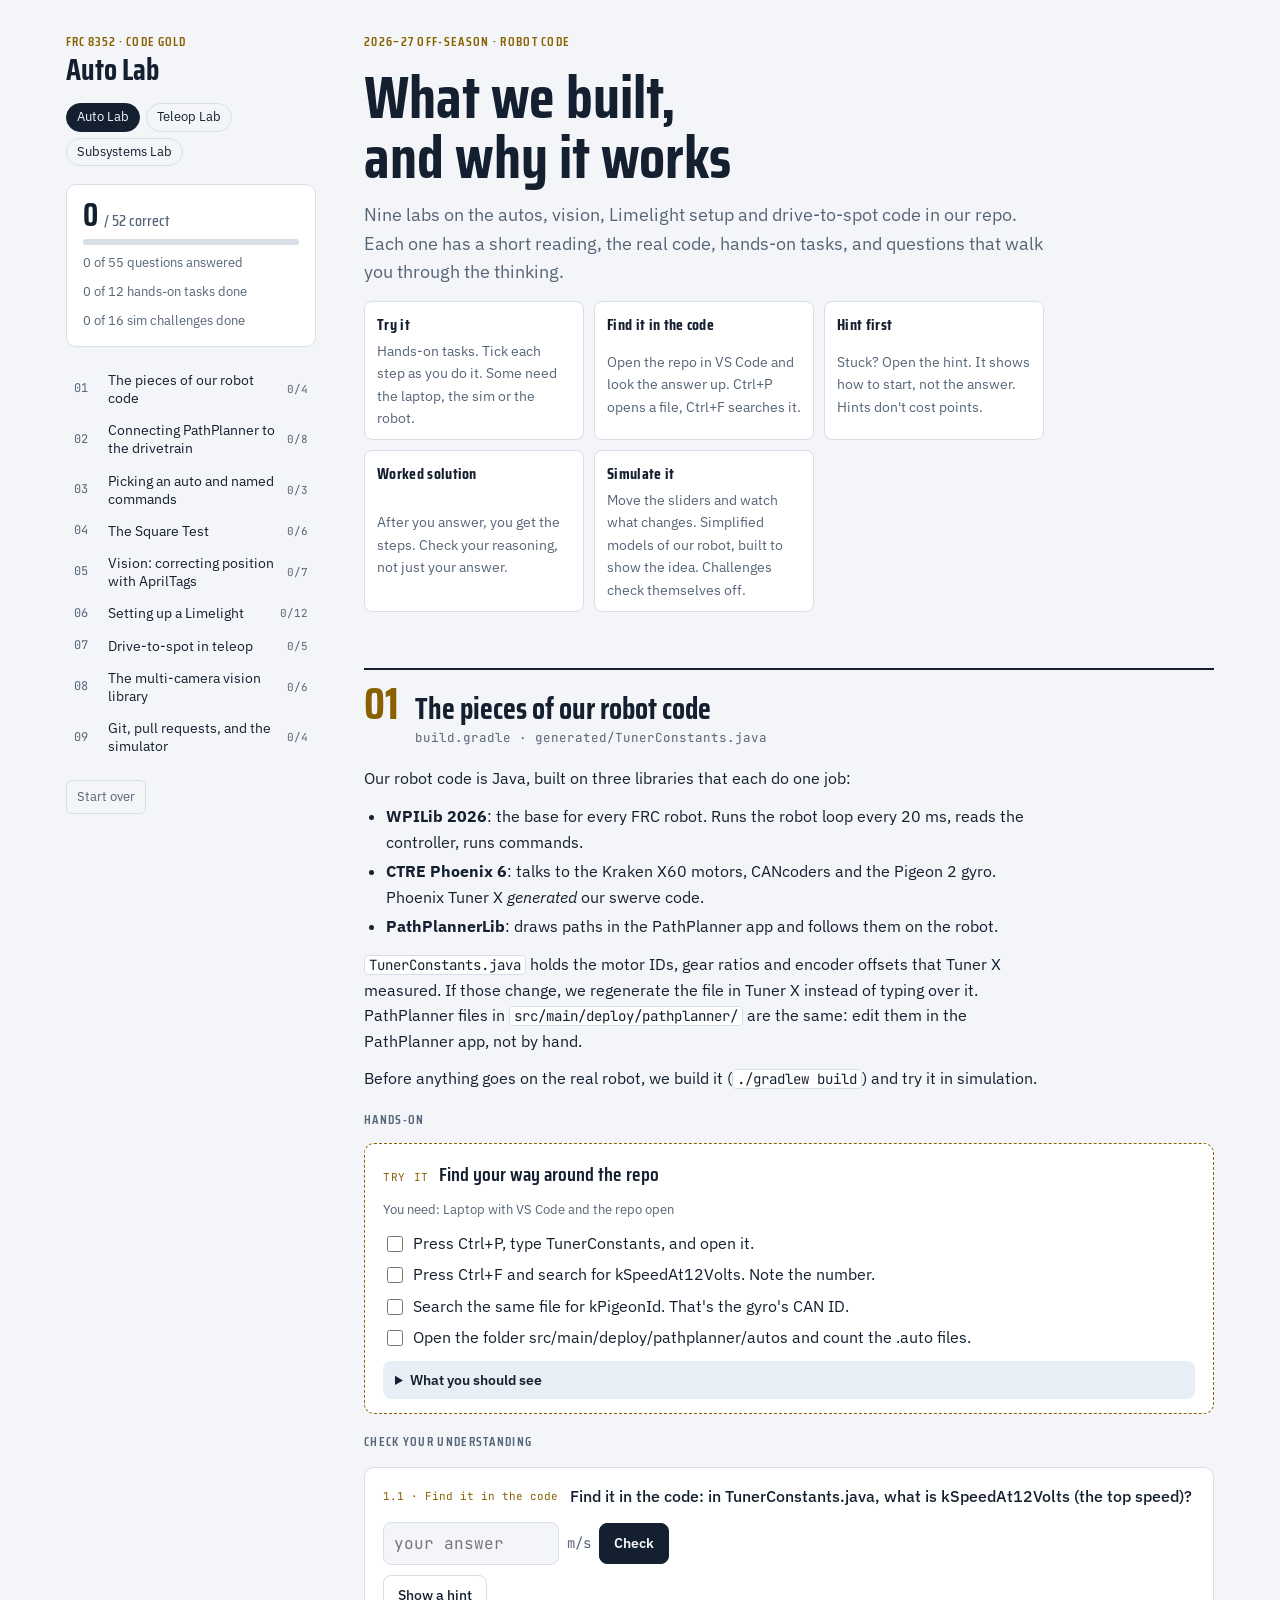
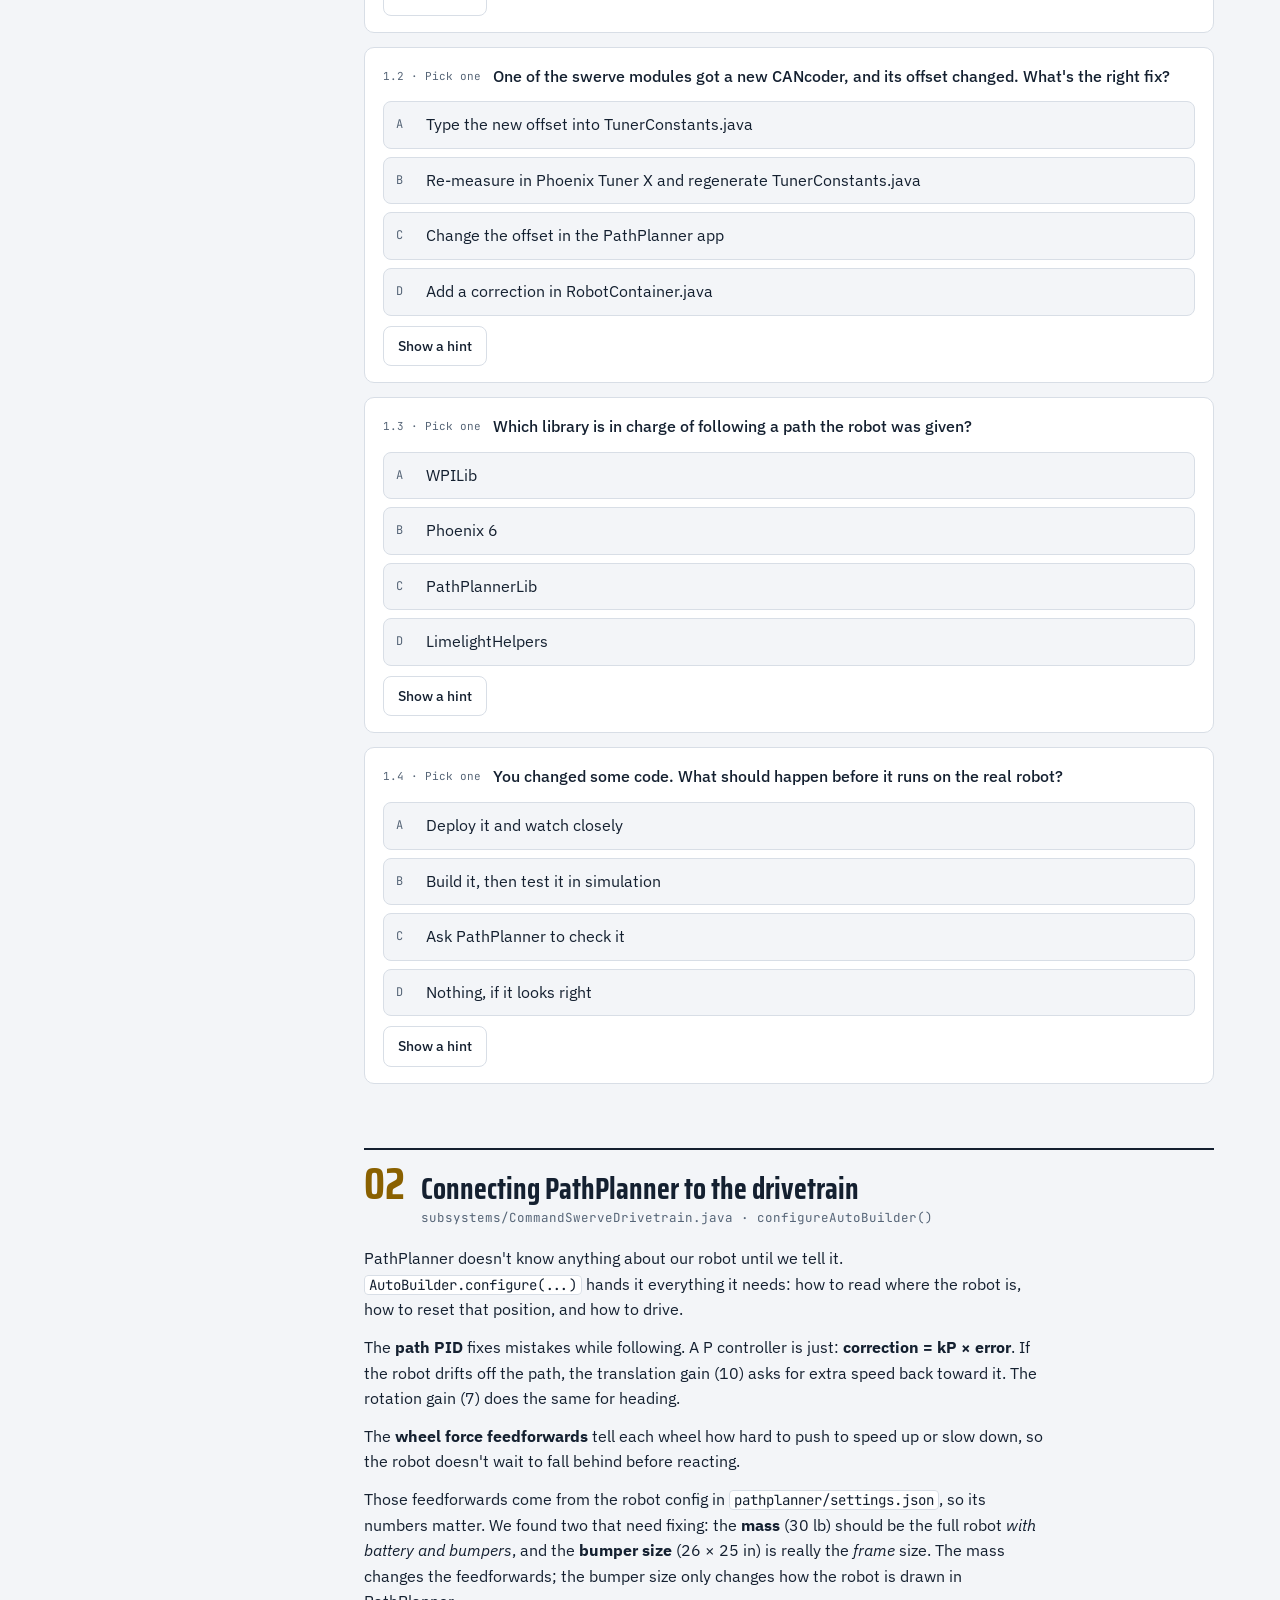
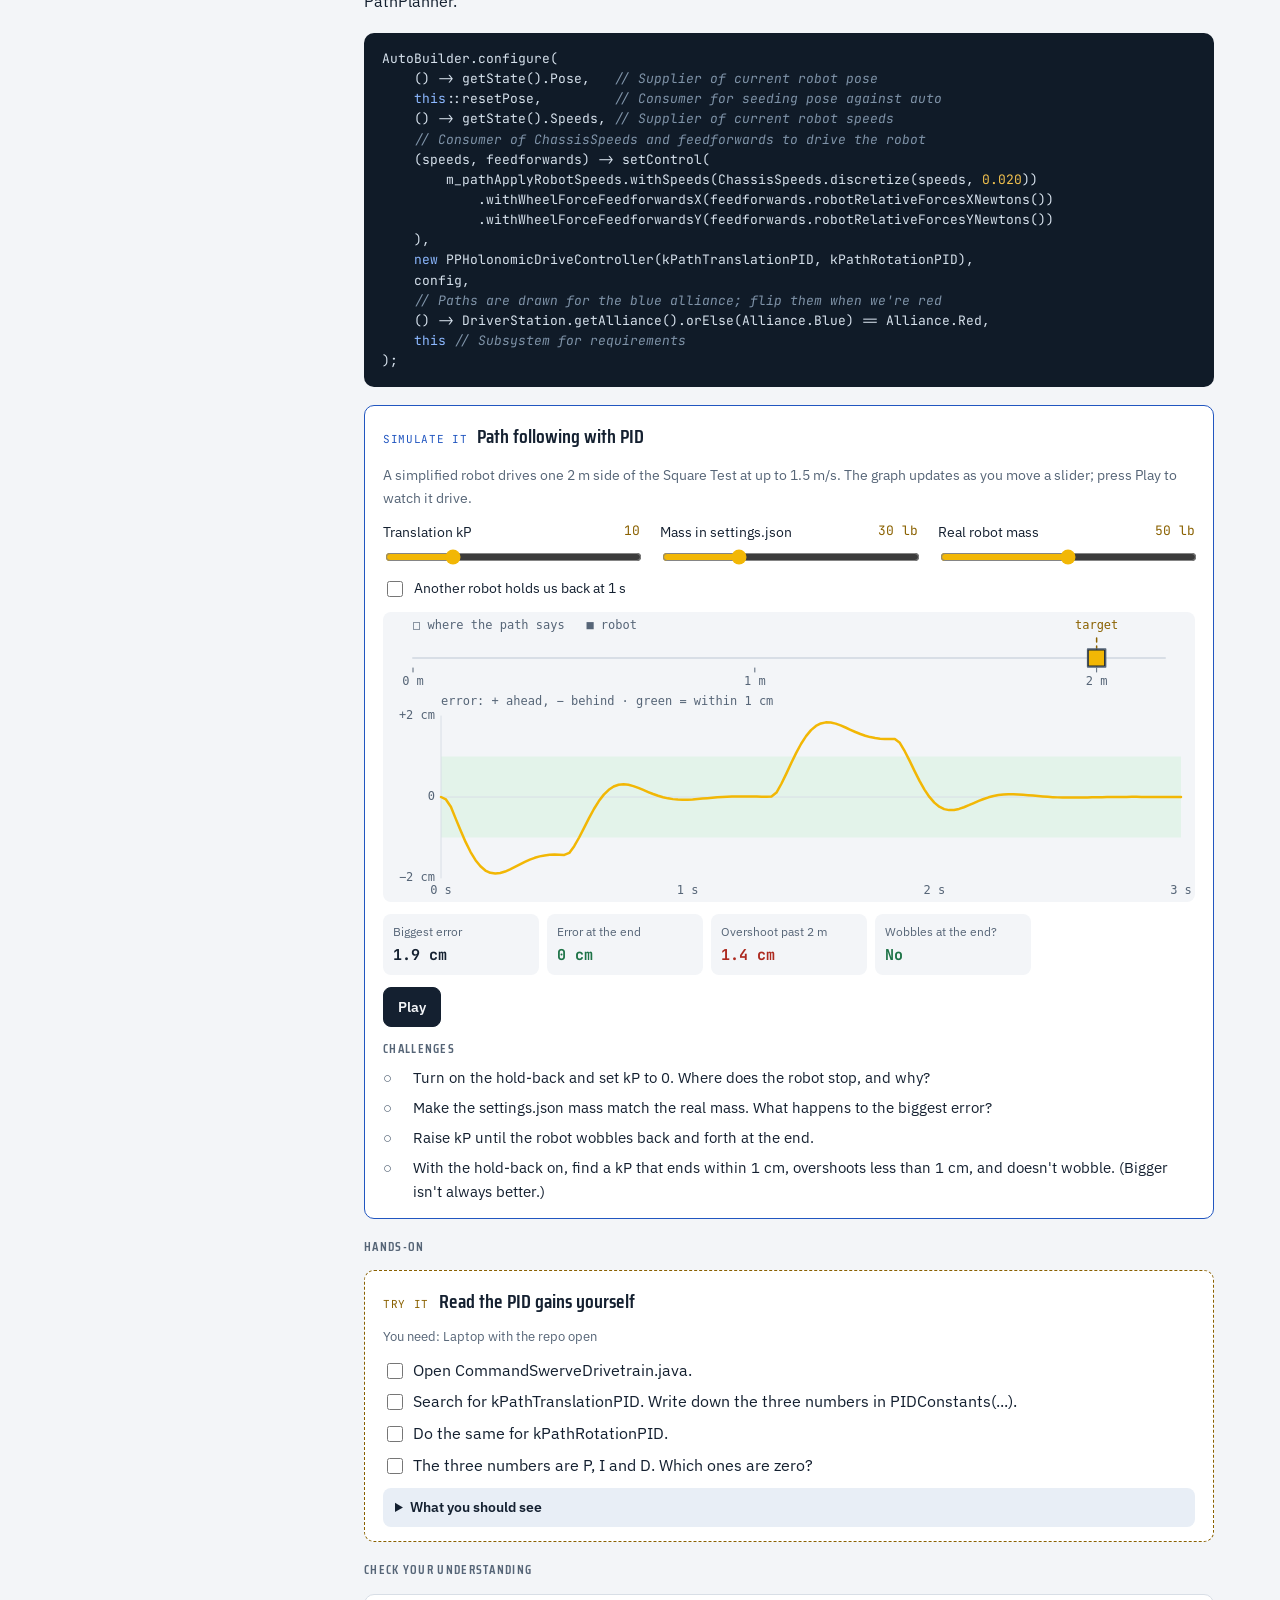
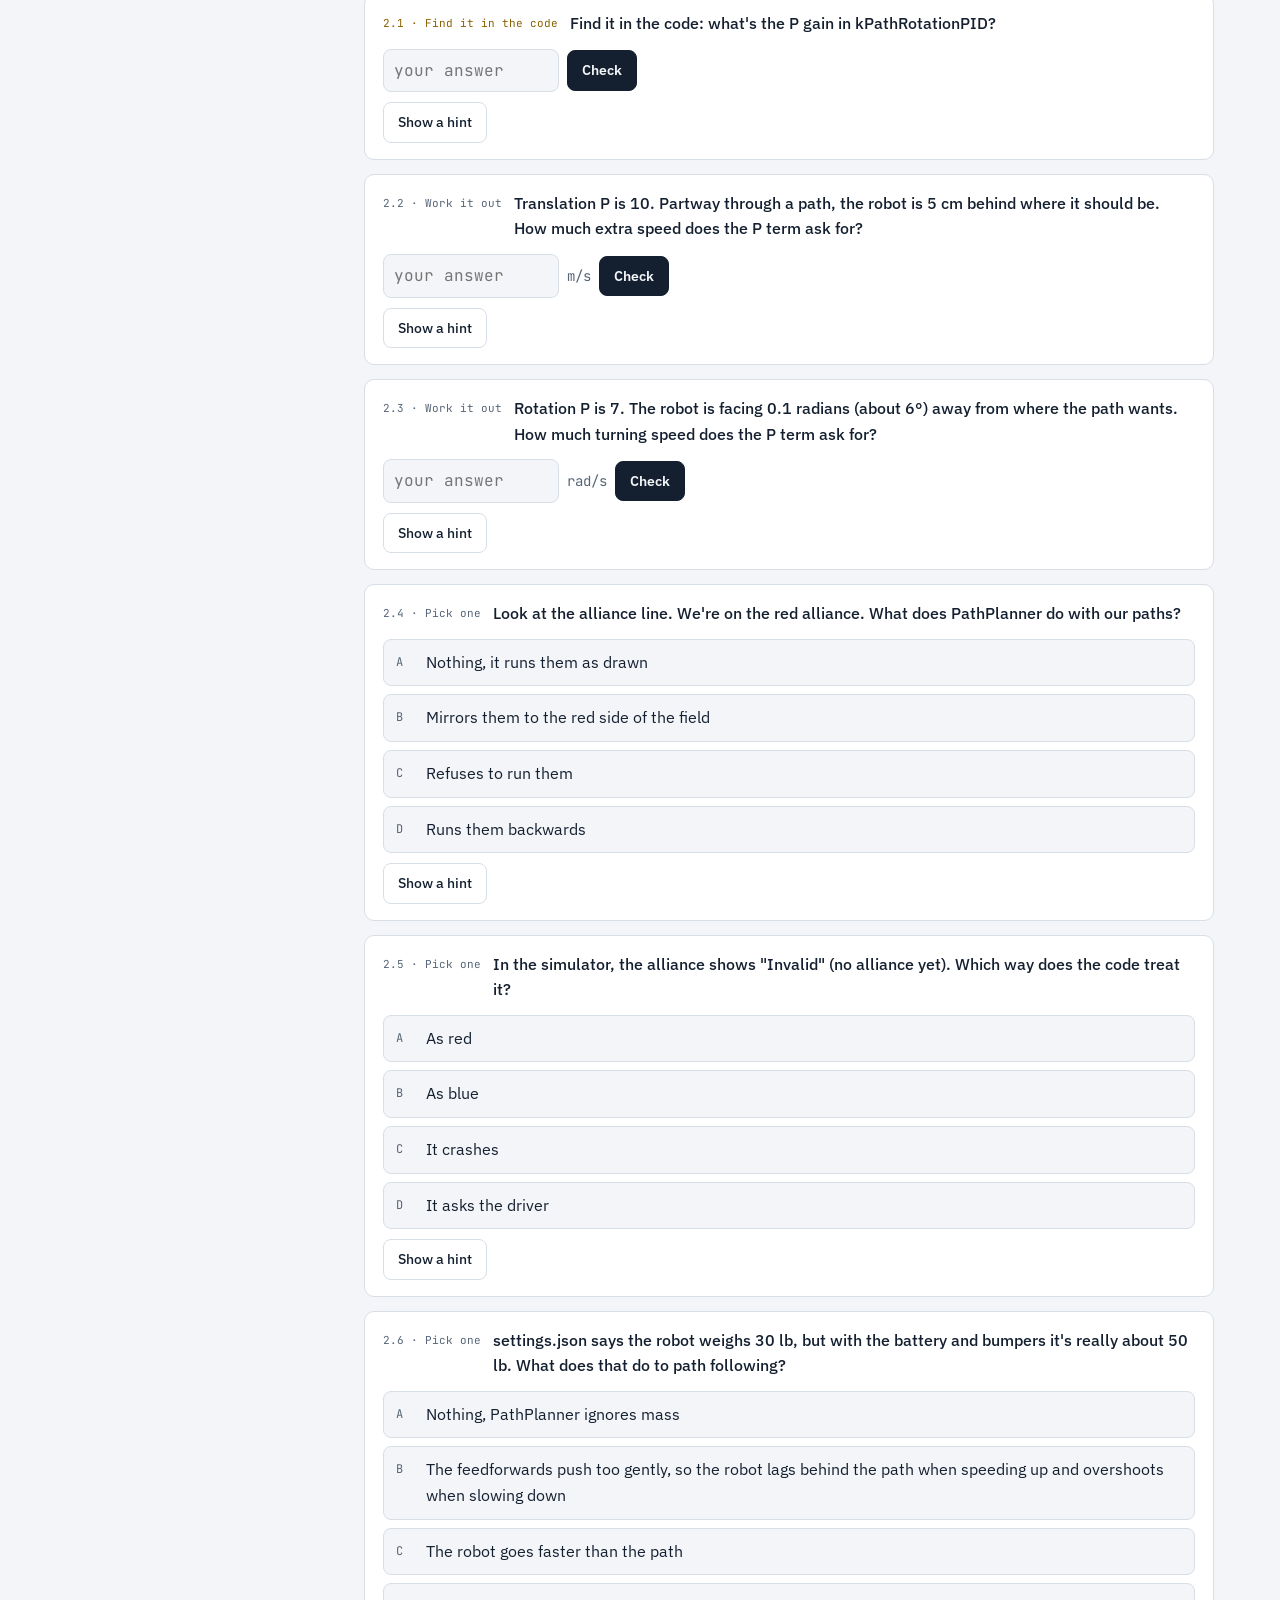
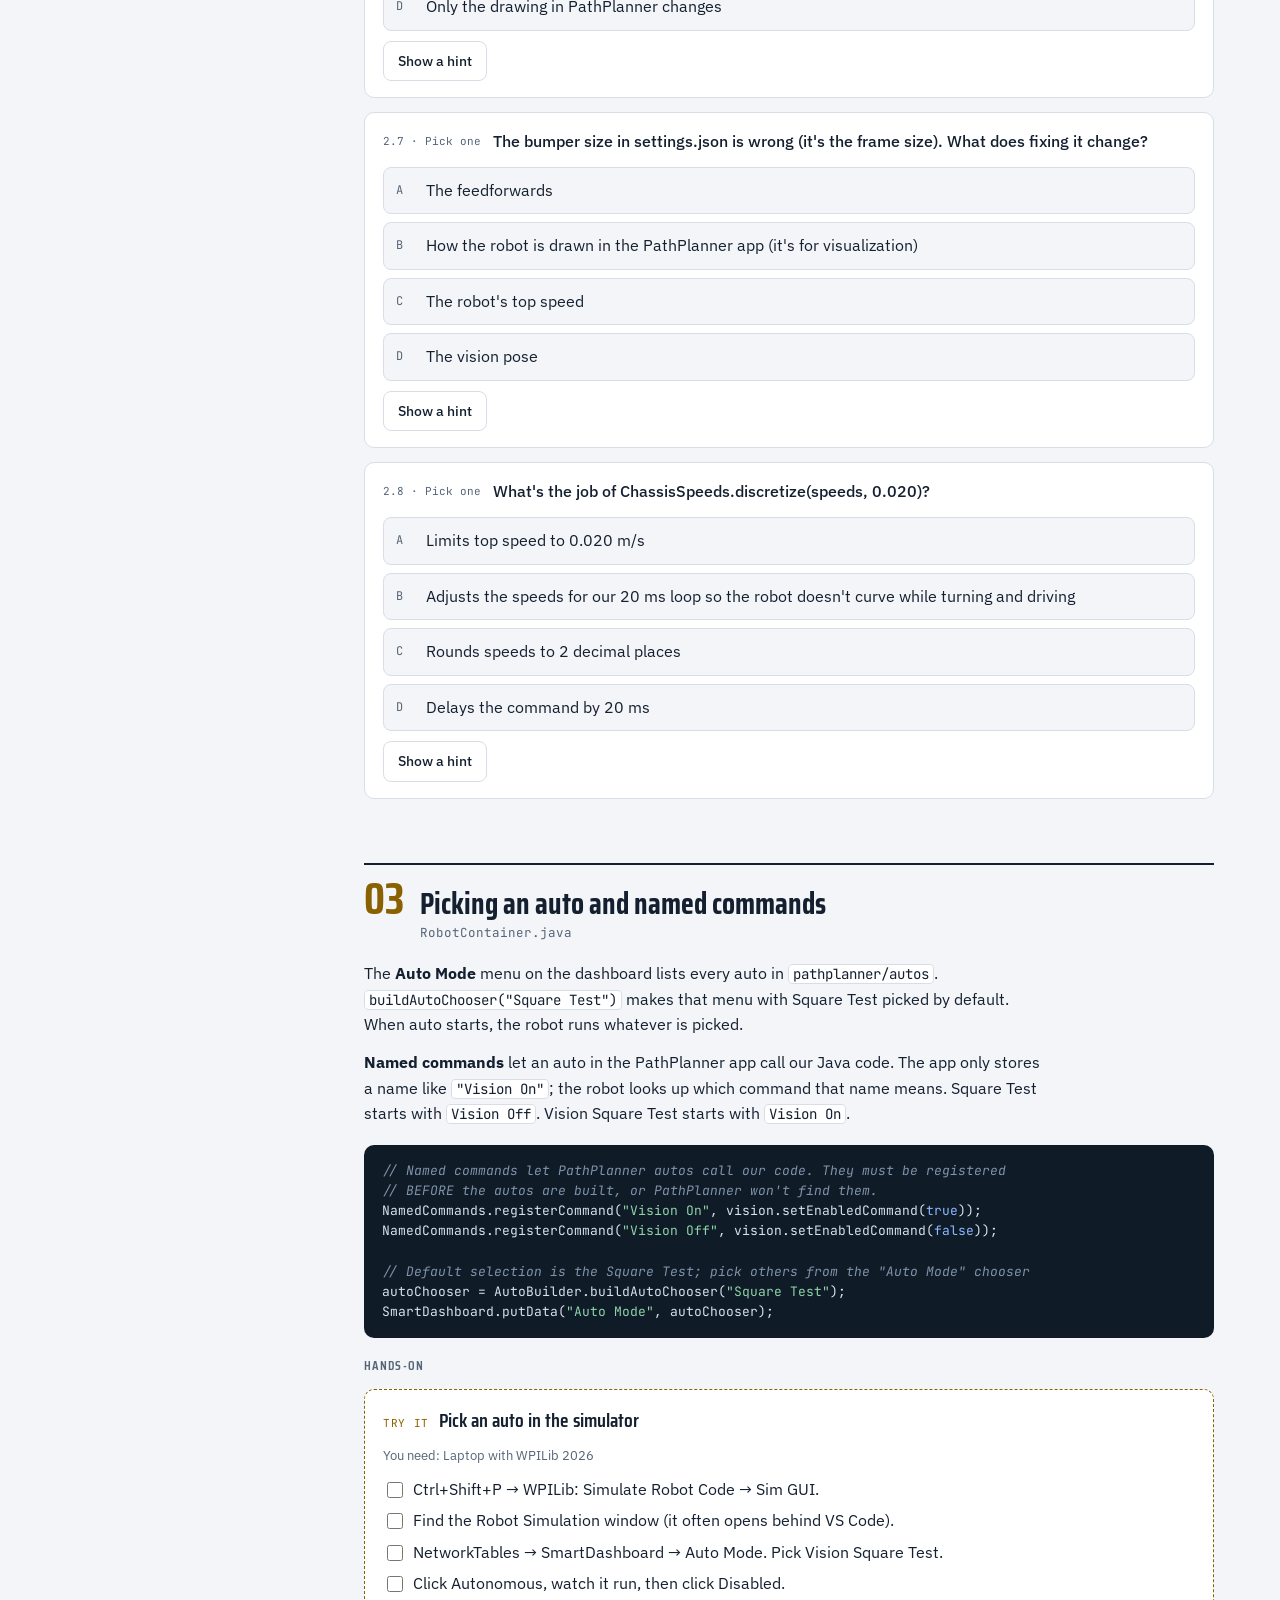
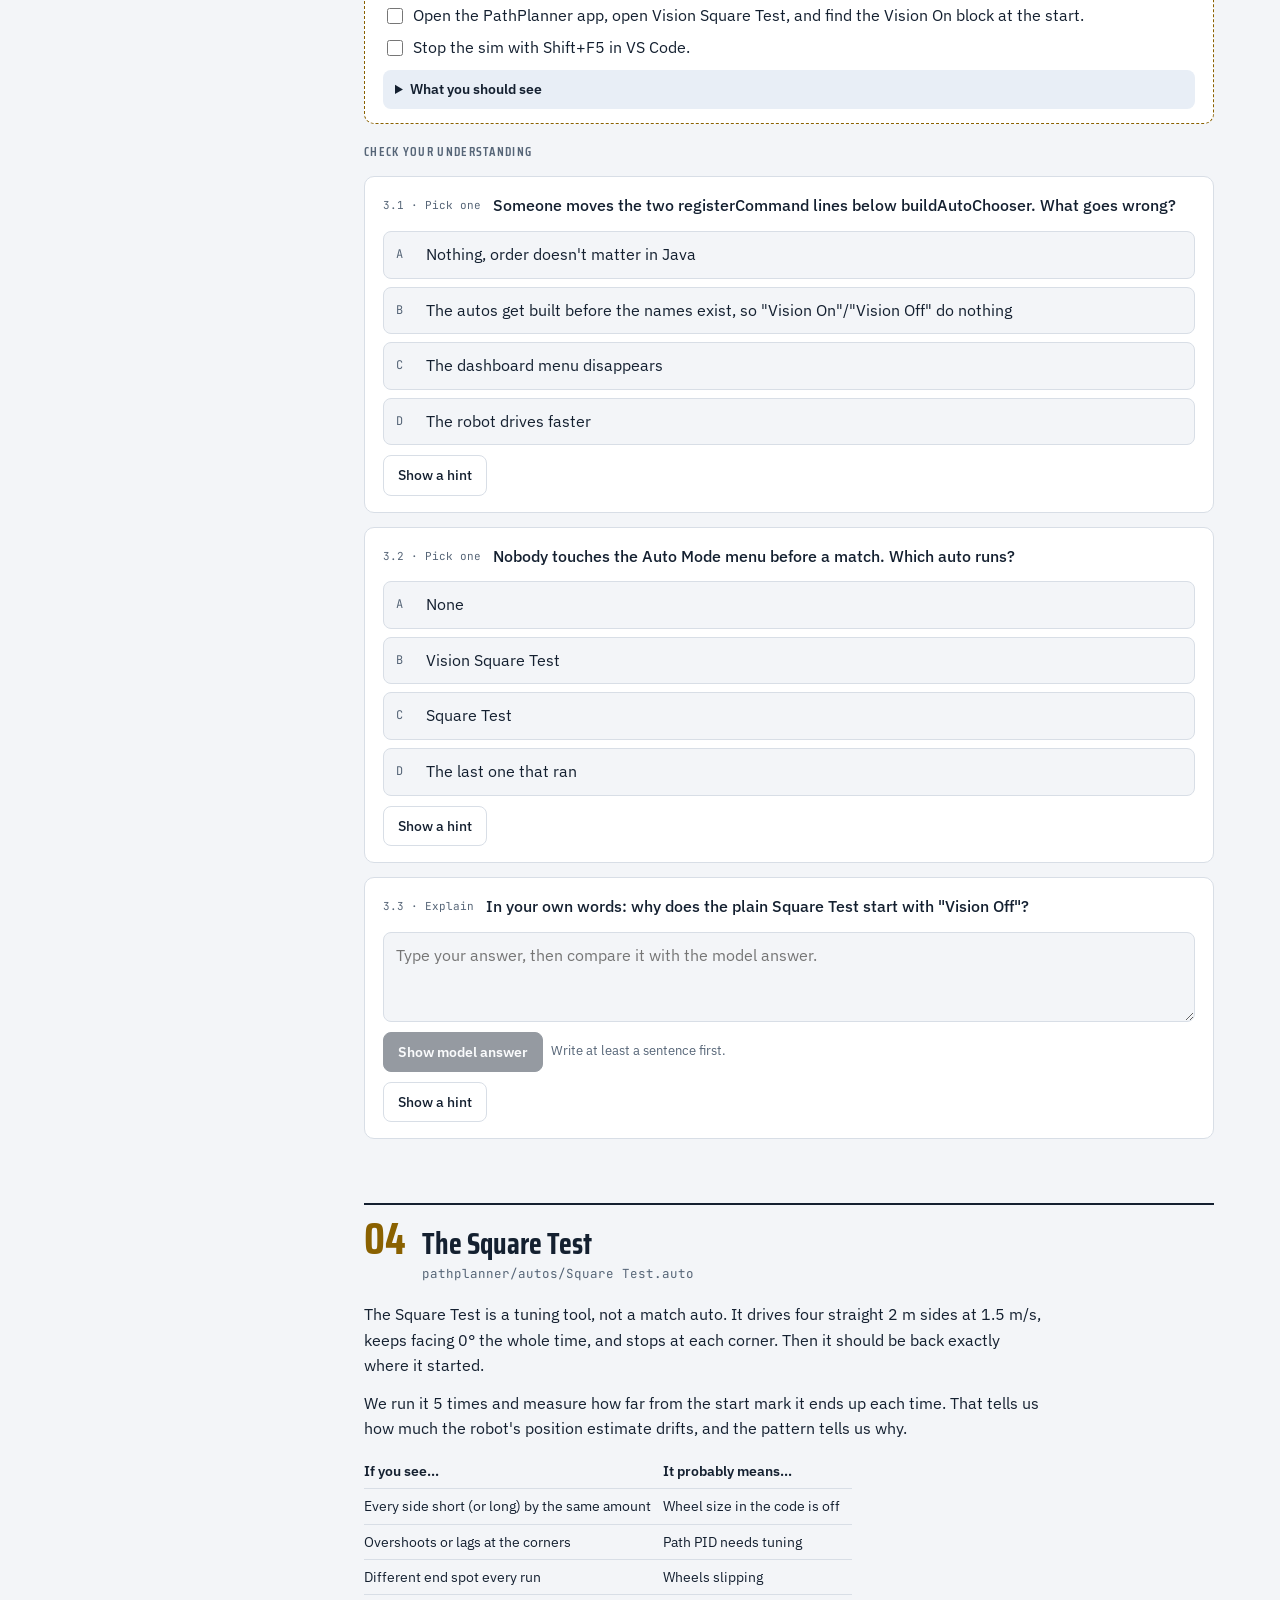
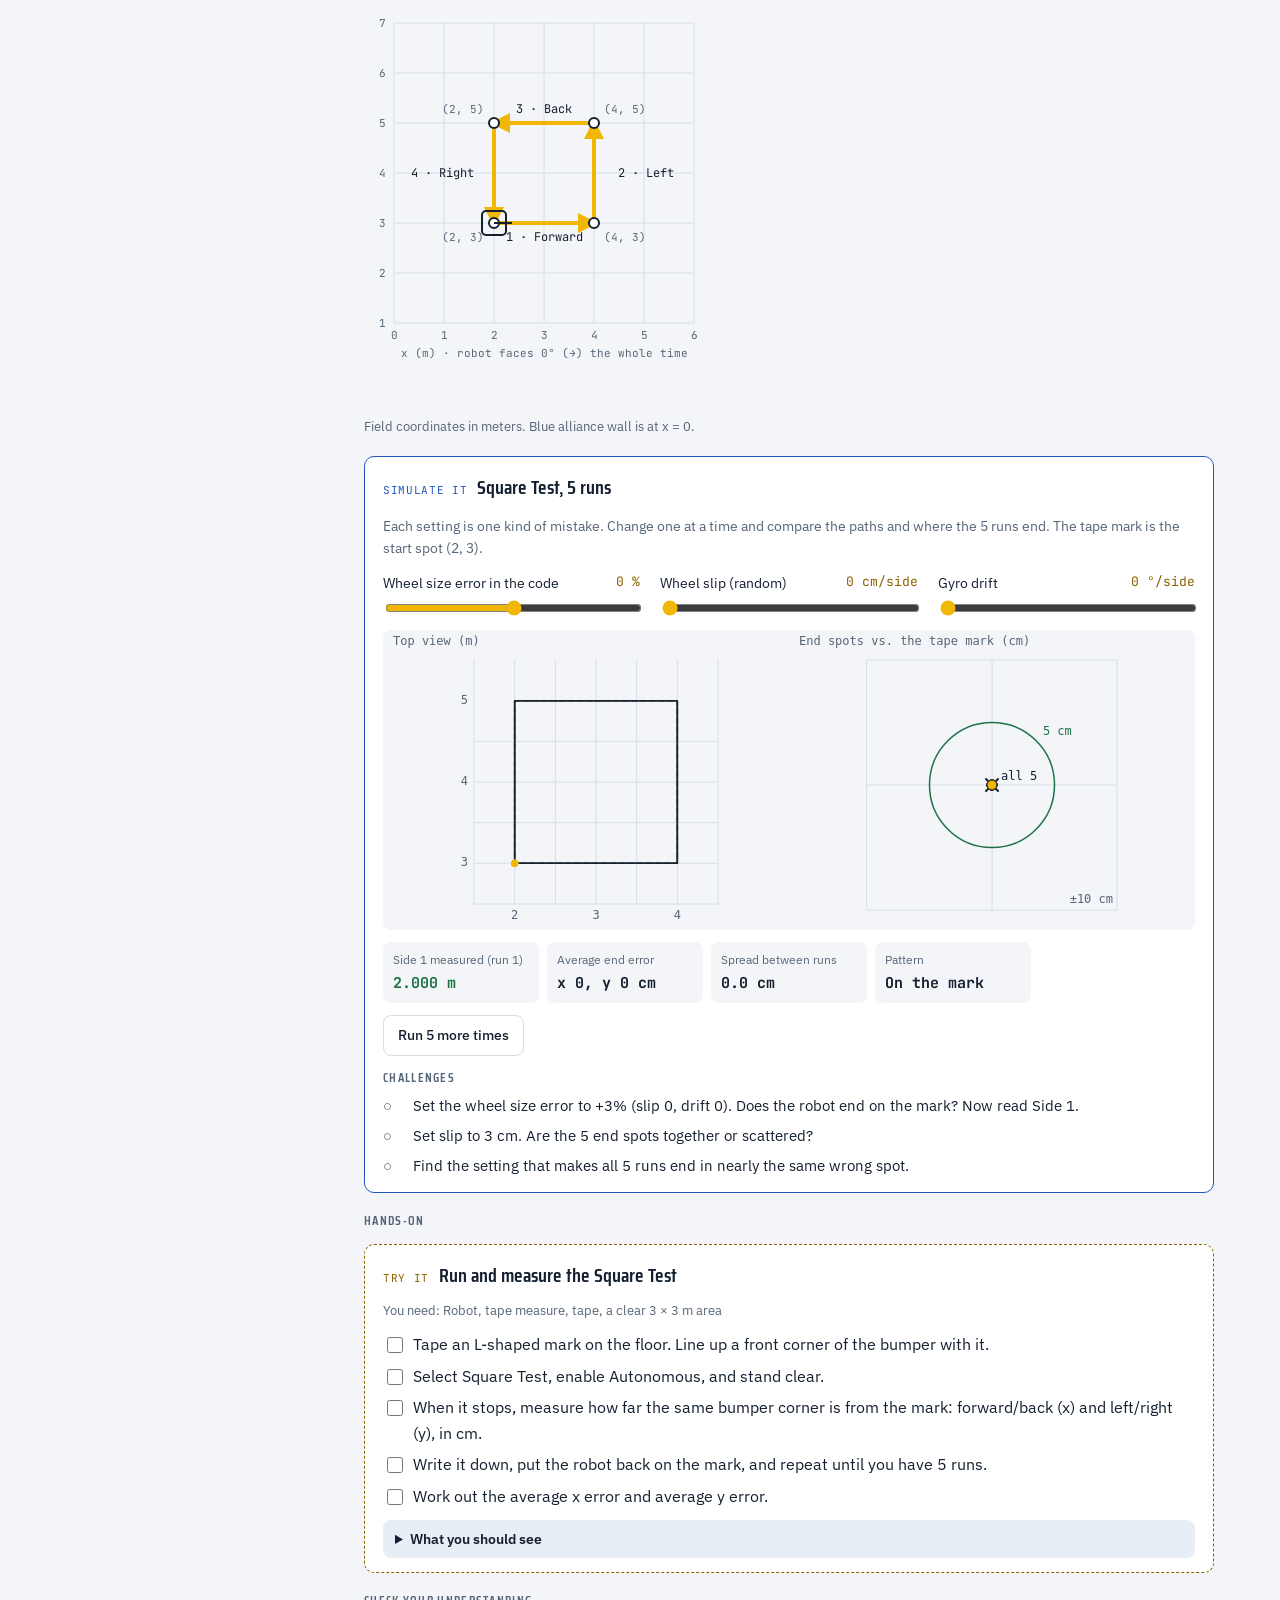
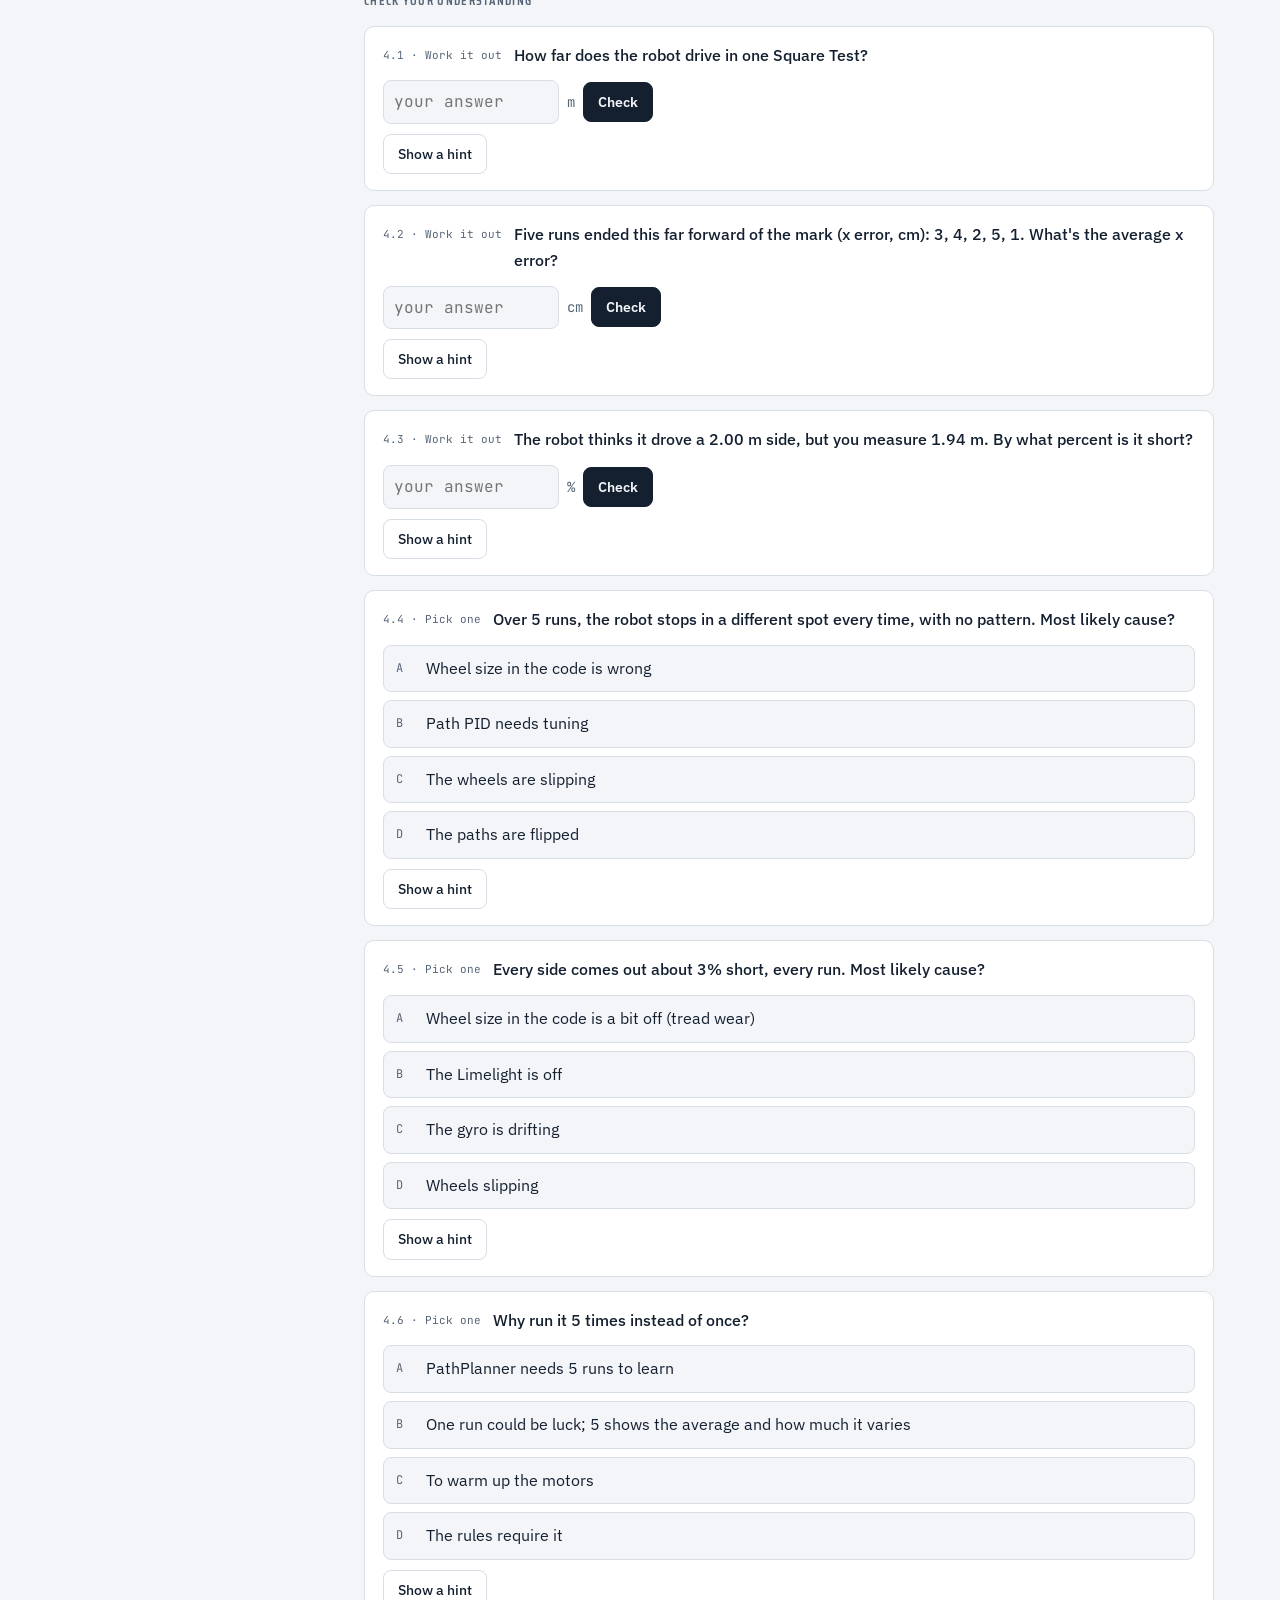
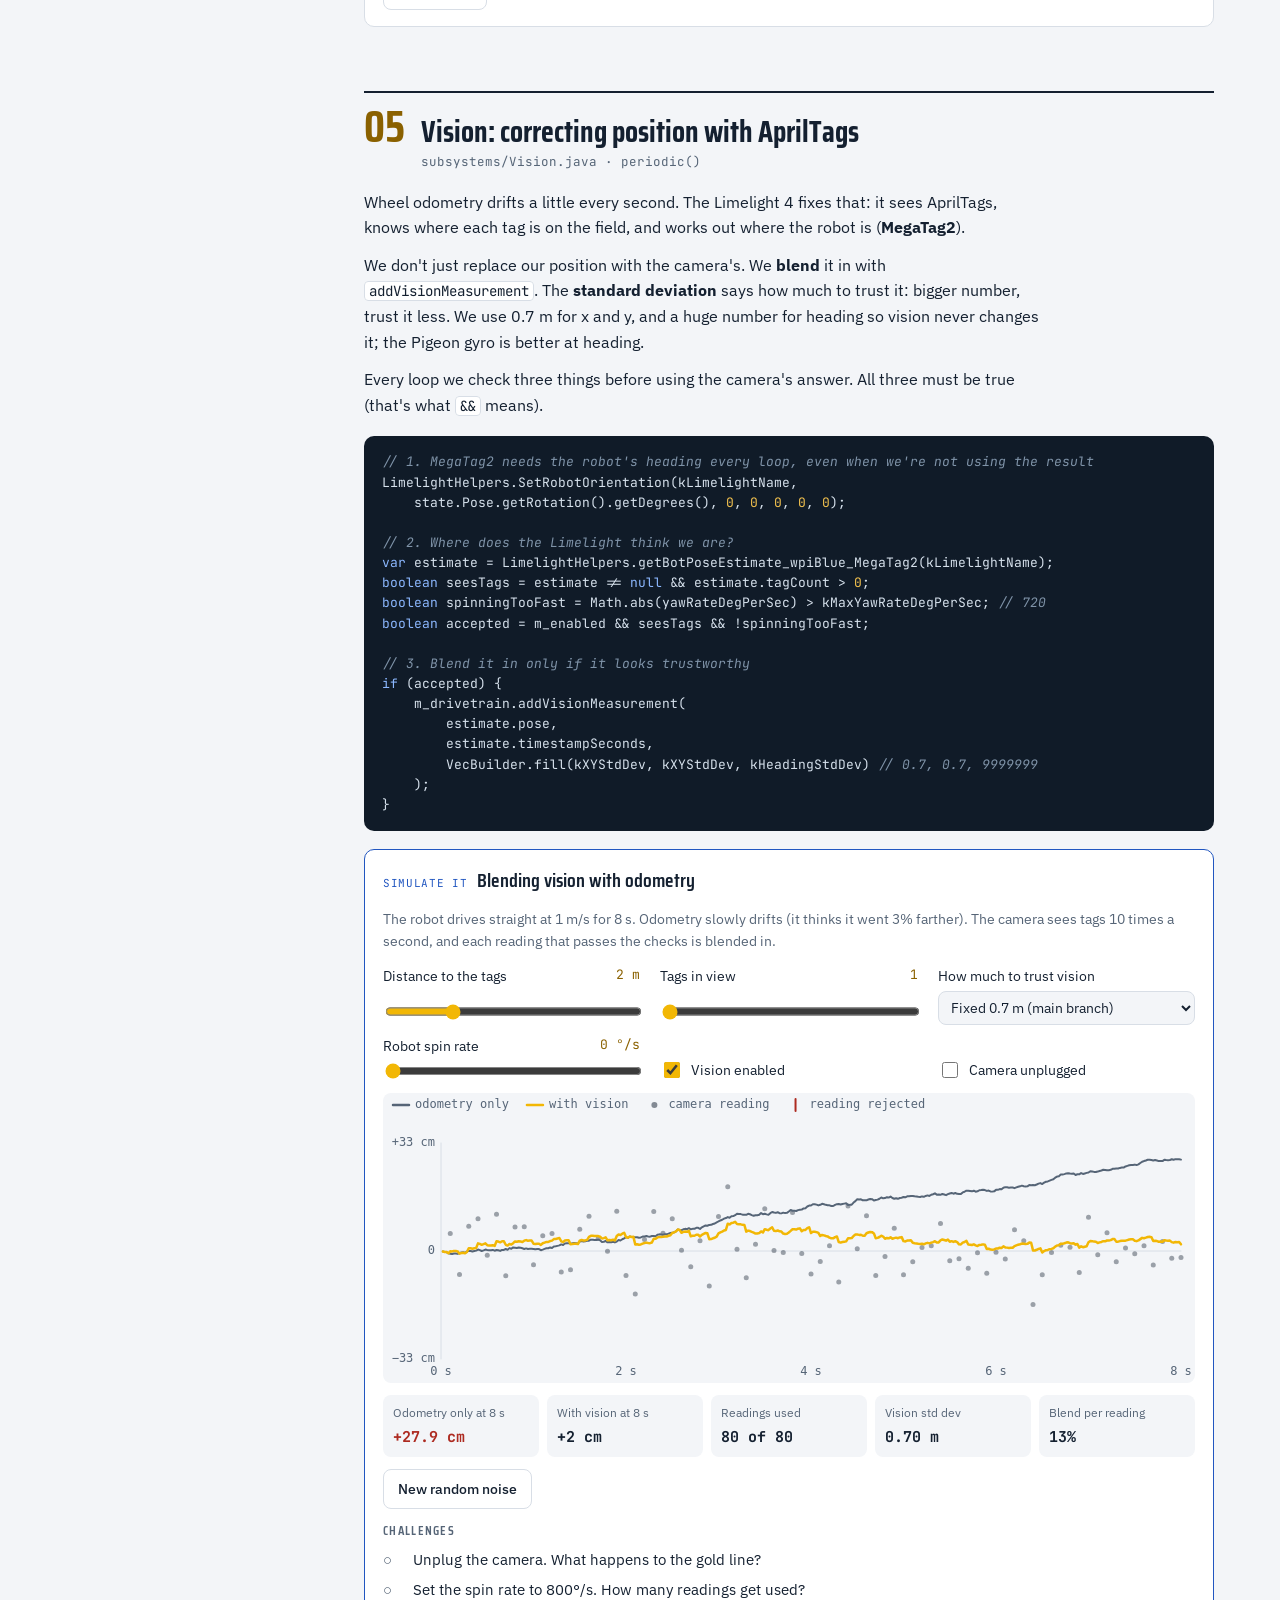
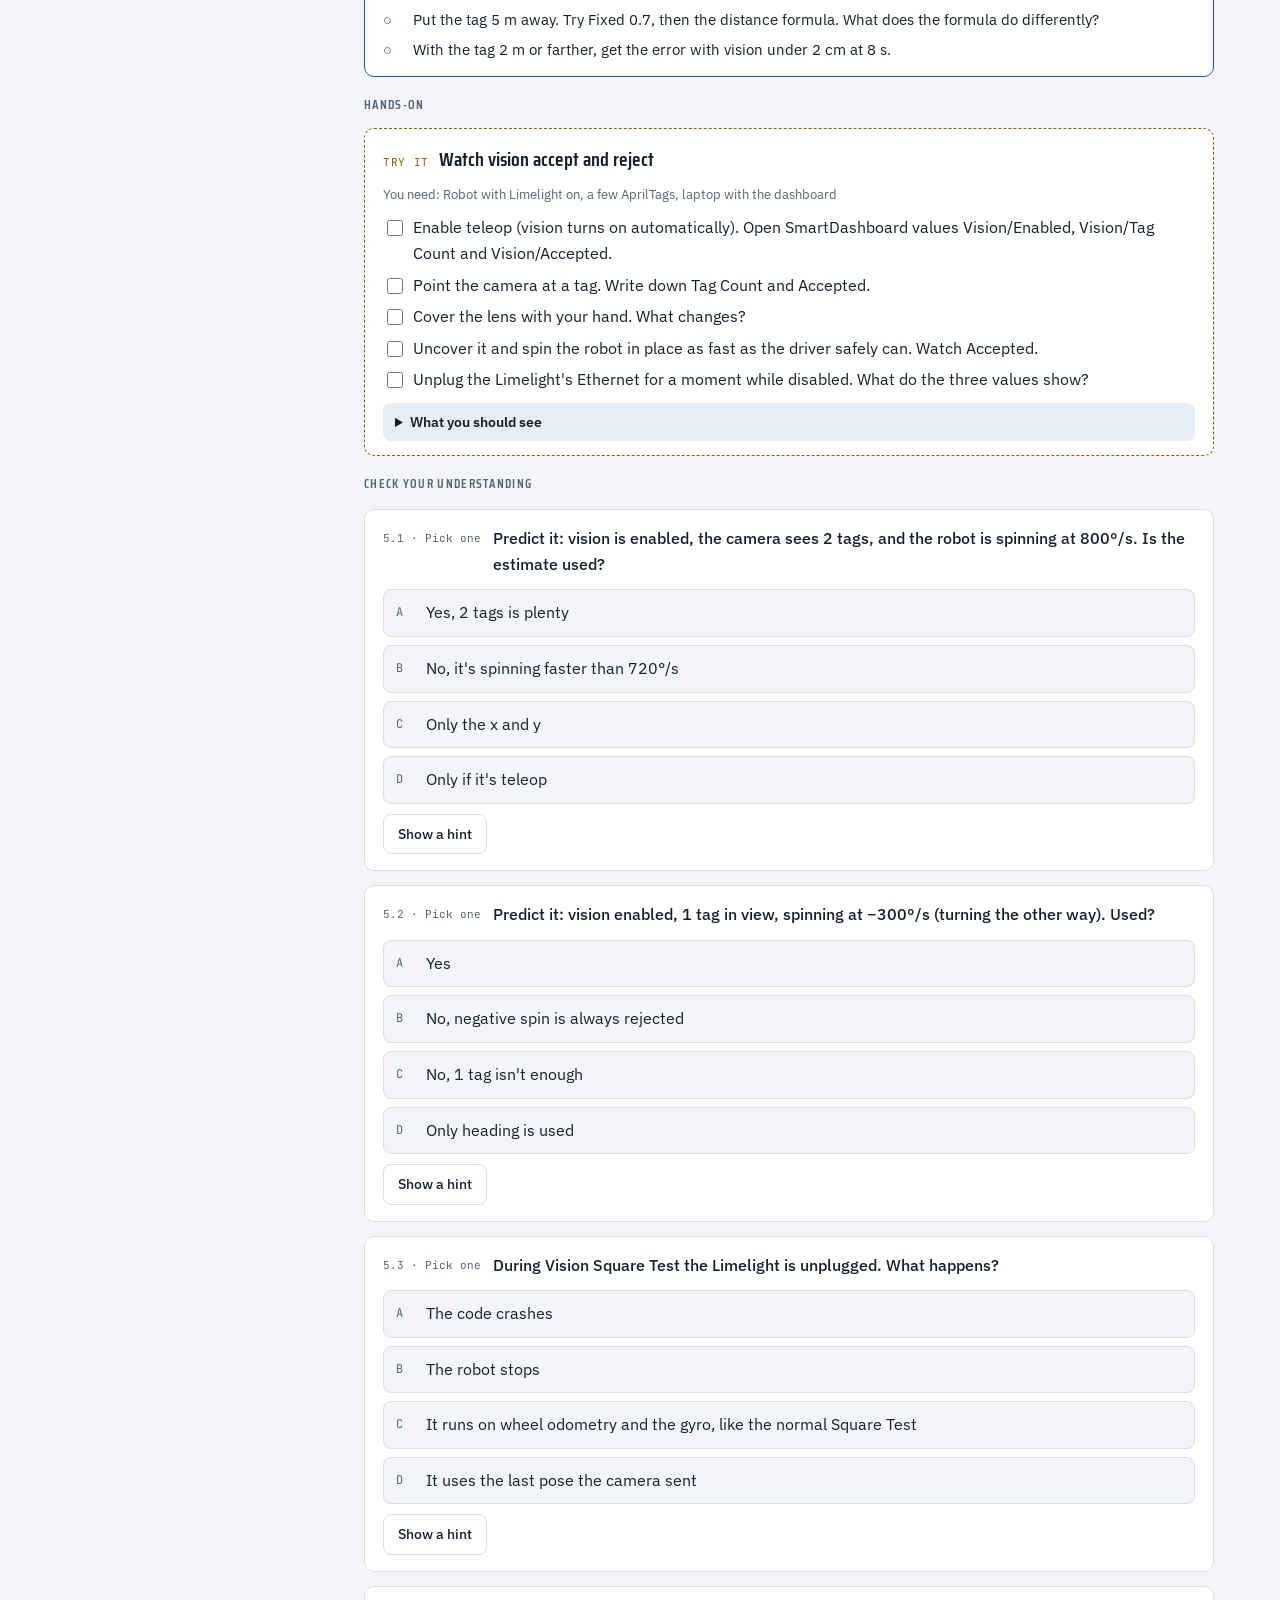
==== commit 317fdc20: "Add Teleop and Subsystems labs with editable-code simulations Two new pages that share lab.css / lab" ====
--- a/index.html
+++ b/index.html
@@ -188,6 +188,12 @@
 .done-card p { margin: 0; }
 .done-card ul { margin: 0; padding-left: 20px; }
 
+/* Page switcher (Auto / Teleop / Subsystems) */
+.labnav { display: flex; flex-wrap: wrap; gap: 6px; }
+.labnav a { font-size: 13px; text-decoration: none; color: var(--ink); border: 1px solid var(--line); border-radius: 99px; padding: 3px 10px; }
+.labnav a[aria-current="page"] { background: var(--ink); color: var(--bg); border-color: var(--ink); }
+.labnav a:focus-visible { outline: 2px solid var(--gold); outline-offset: 2px; }
+
 /* Simulations */
 .sims { display: grid; gap: 14px; }
 .sim { border: 1px solid var(--blue); border-radius: 10px; padding: 14px 18px; display: grid; gap: 12px; background: var(--surface); min-width: 0; }
@@ -227,6 +233,7 @@
       <span class="team">FRC 8352 · CODE Gold</span>
       <span class="name">Auto Lab</span>
     </div>
+    <nav class="labnav" aria-label="Labs"><a href="./" aria-current="page">Auto Lab</a><a href="teleop.html">Teleop Lab</a><a href="subsystems.html">Subsystems Lab</a></nav>
     <div class="score" aria-live="polite">
       <div class="big"><span id="scoreRight">0</span> <small>/ <span id="scoreTotal">0</span> correct</small></div>
       <div class="bar"><i id="scoreBar"></i></div>
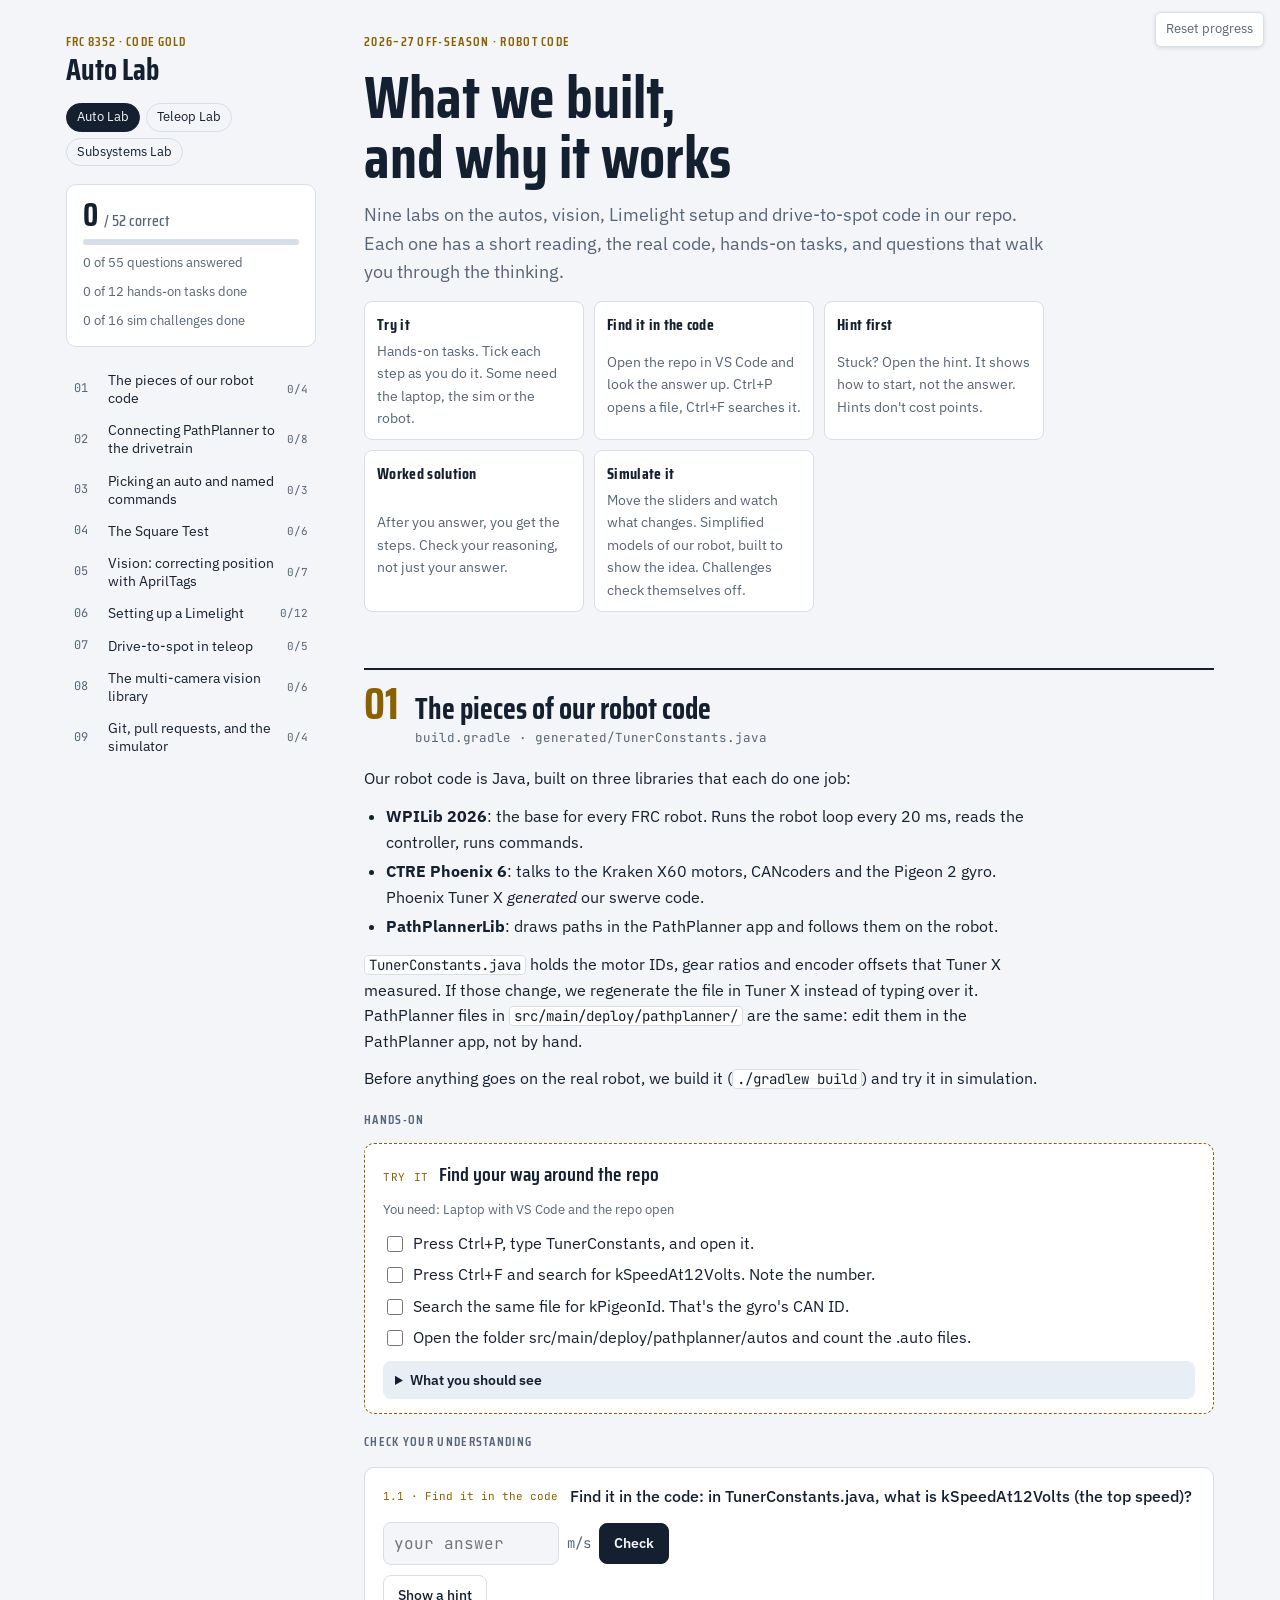
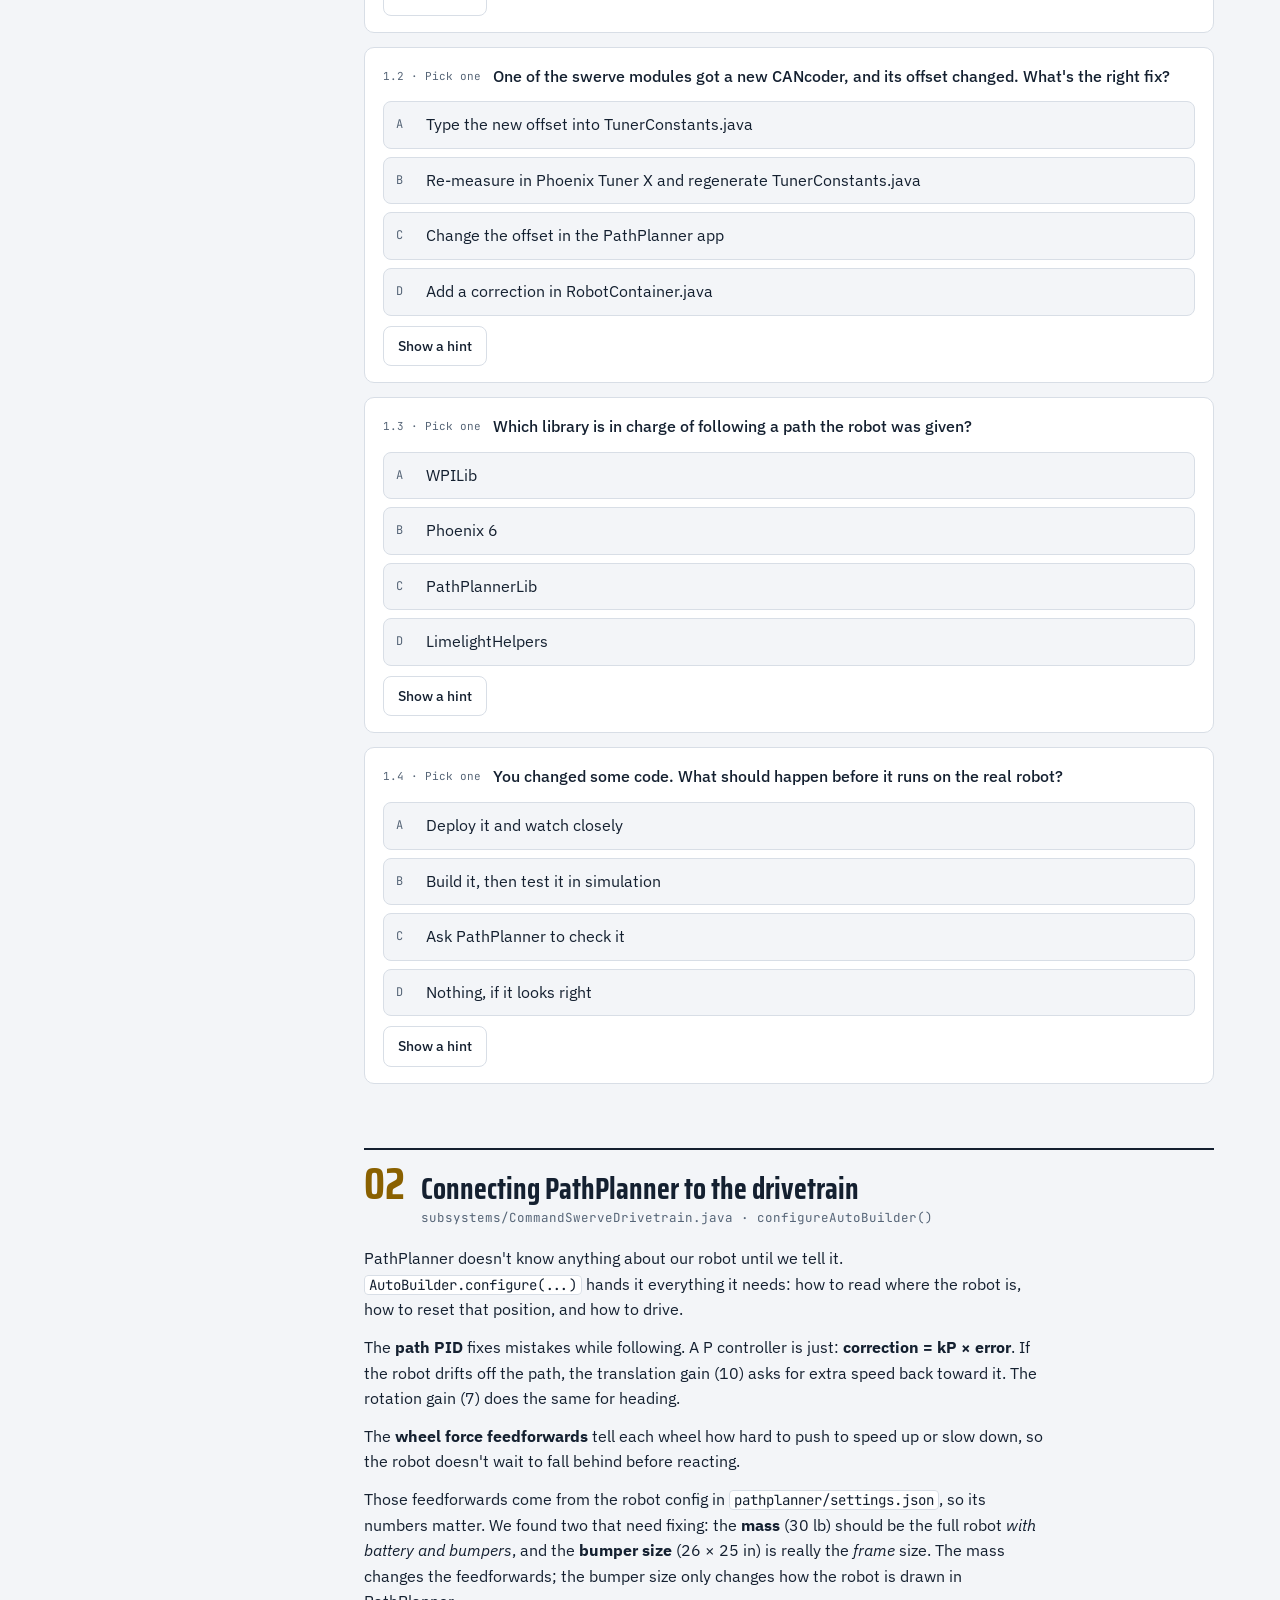
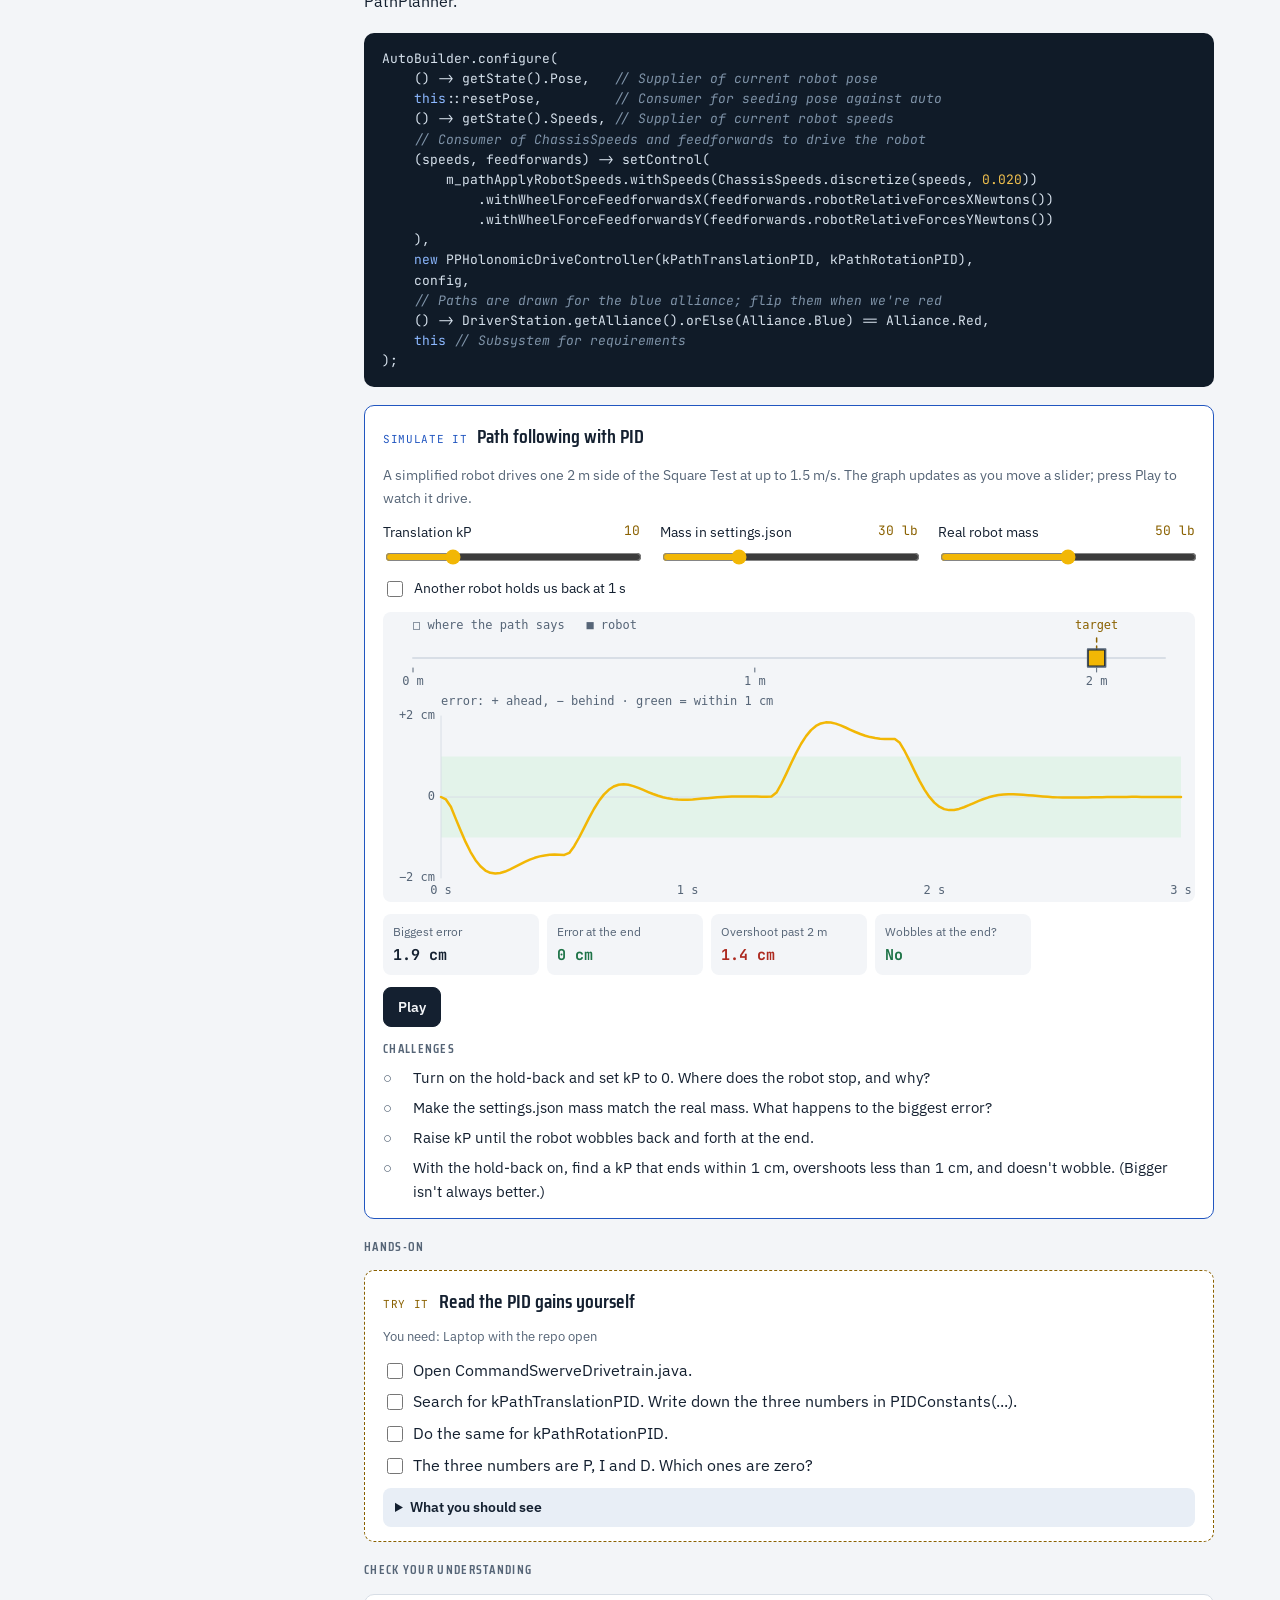
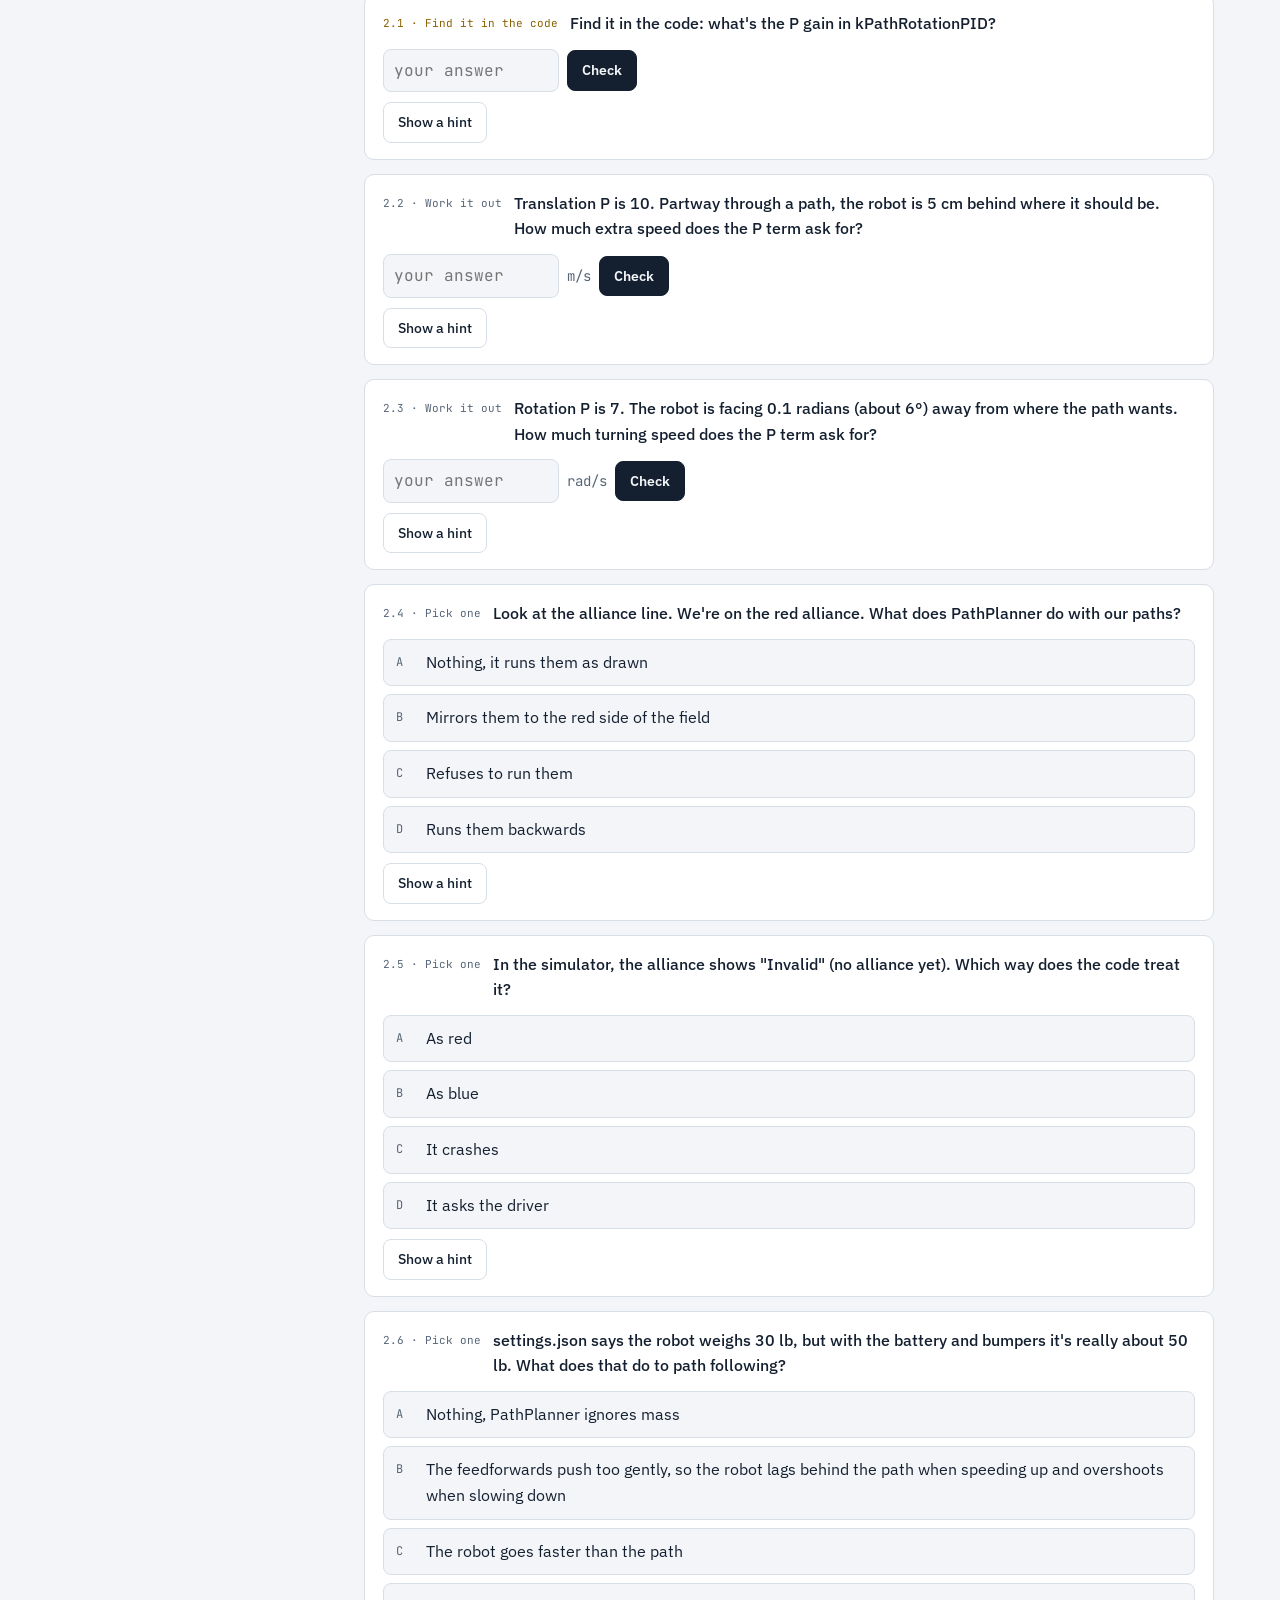
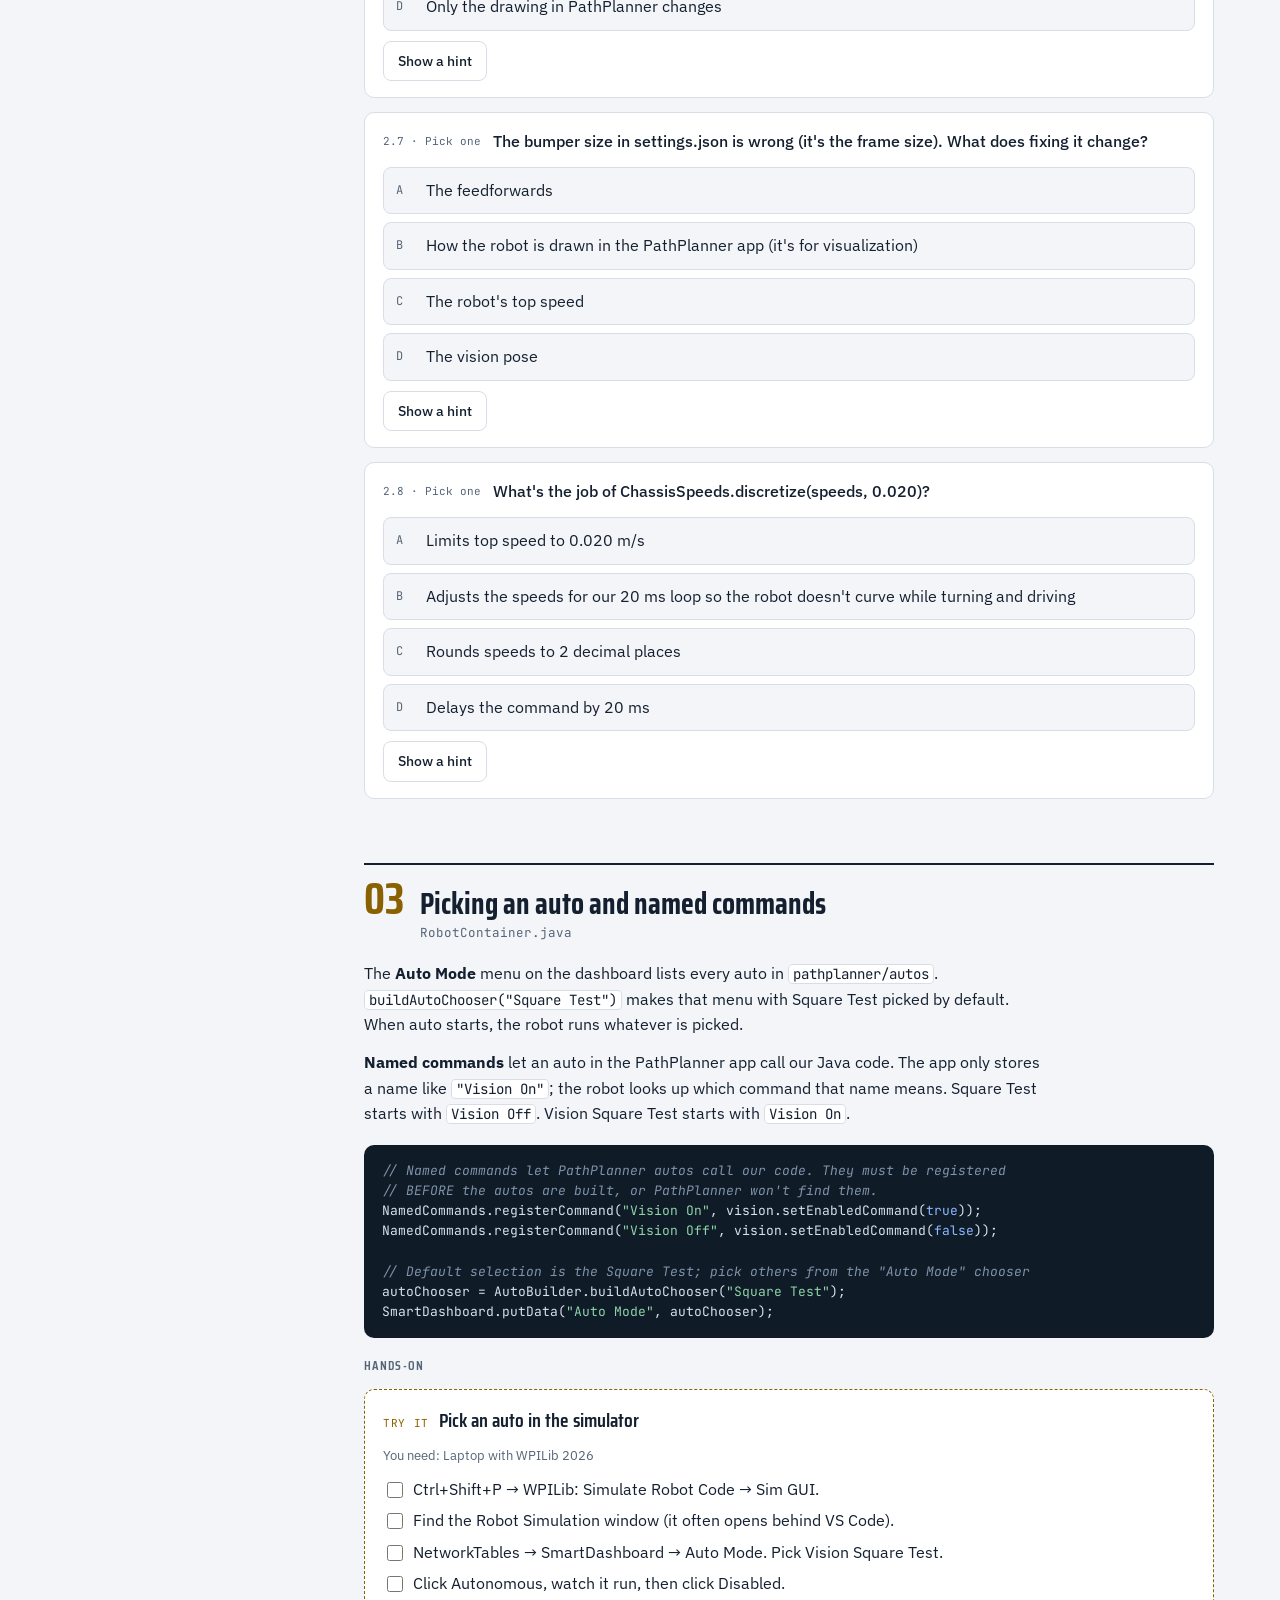
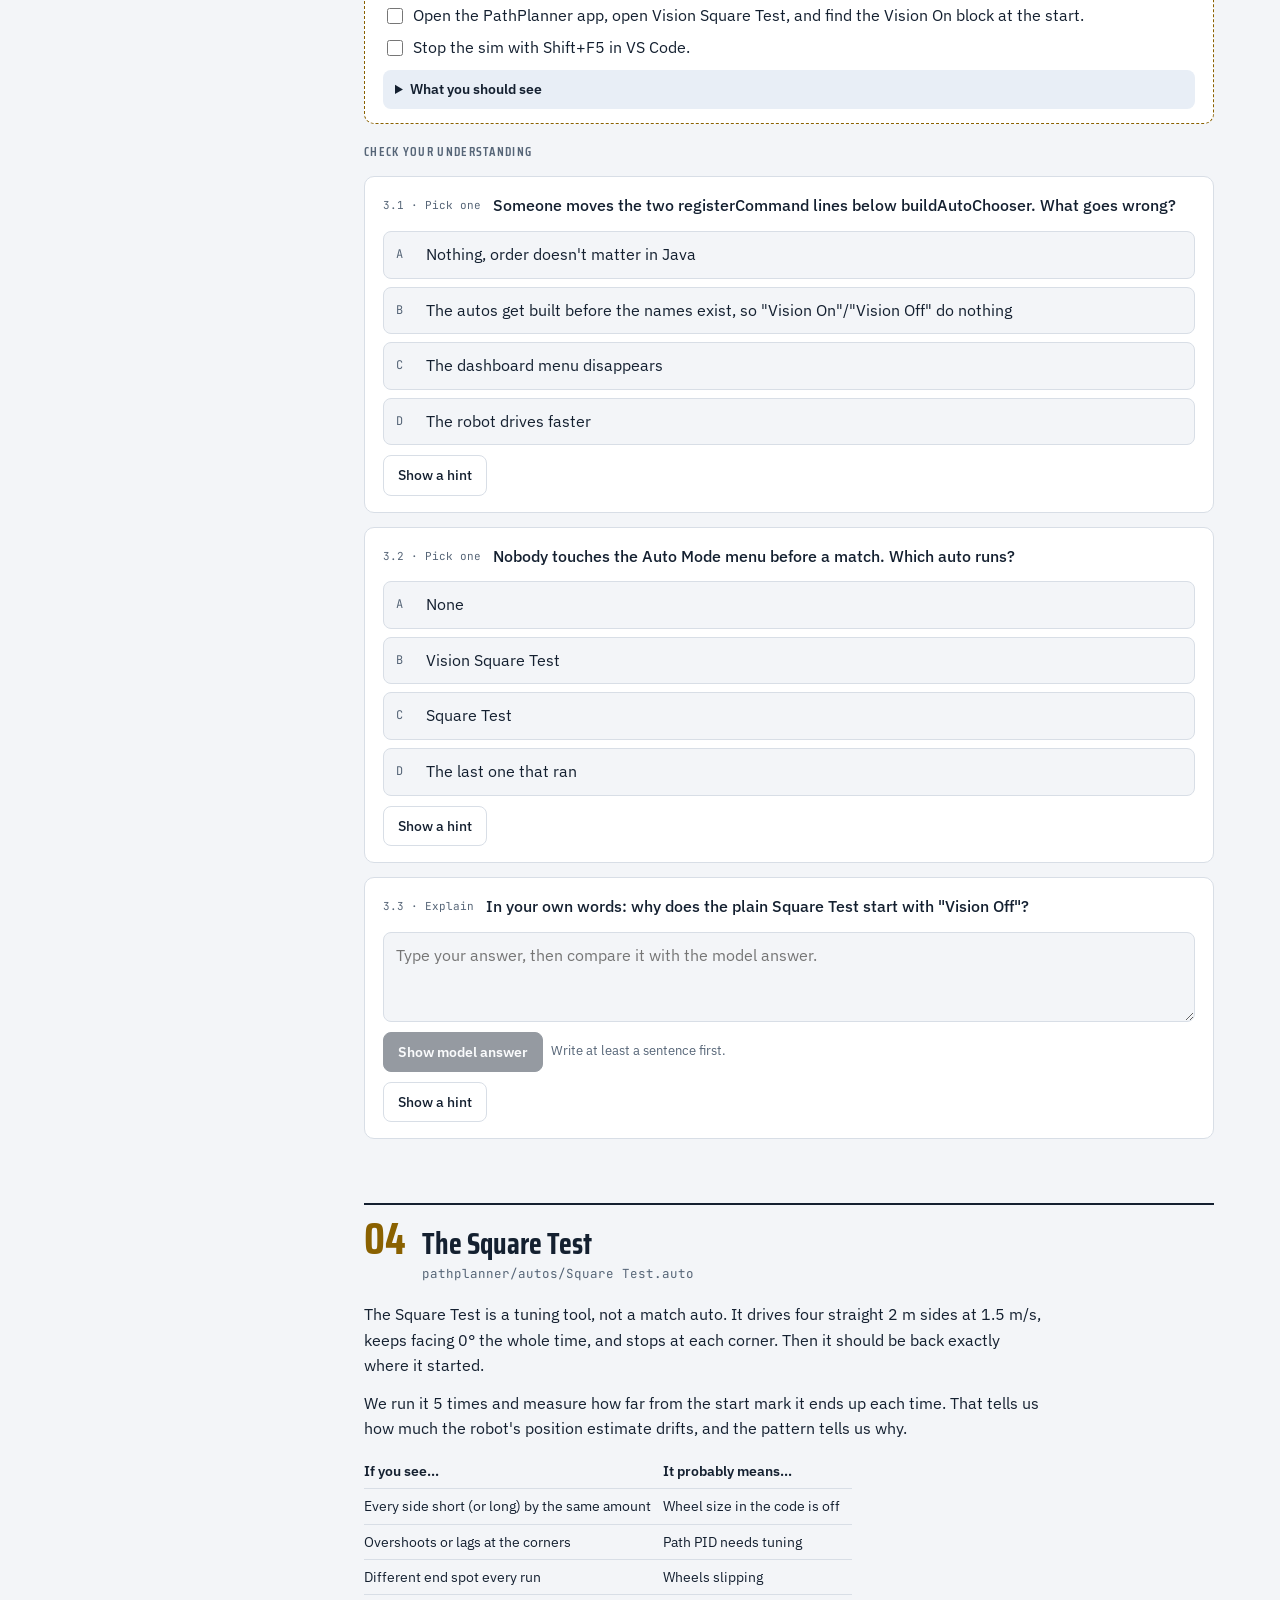
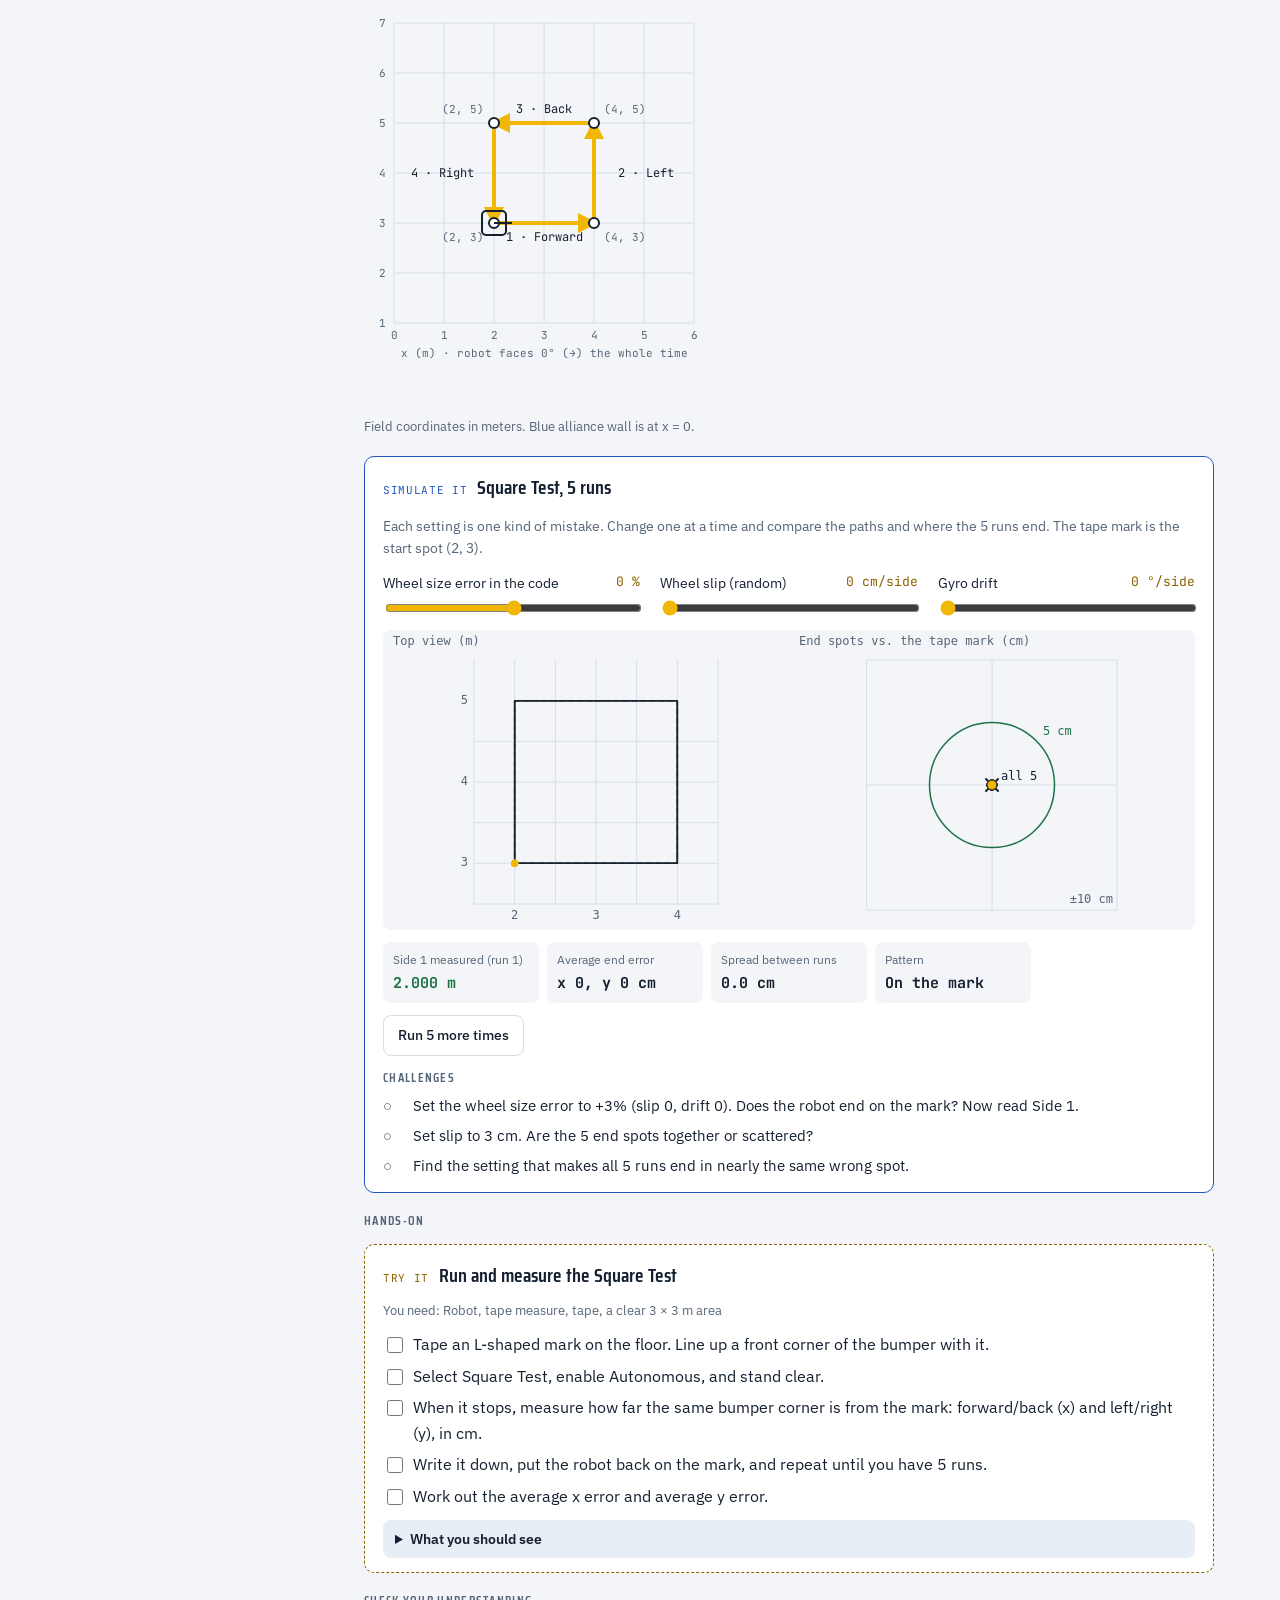
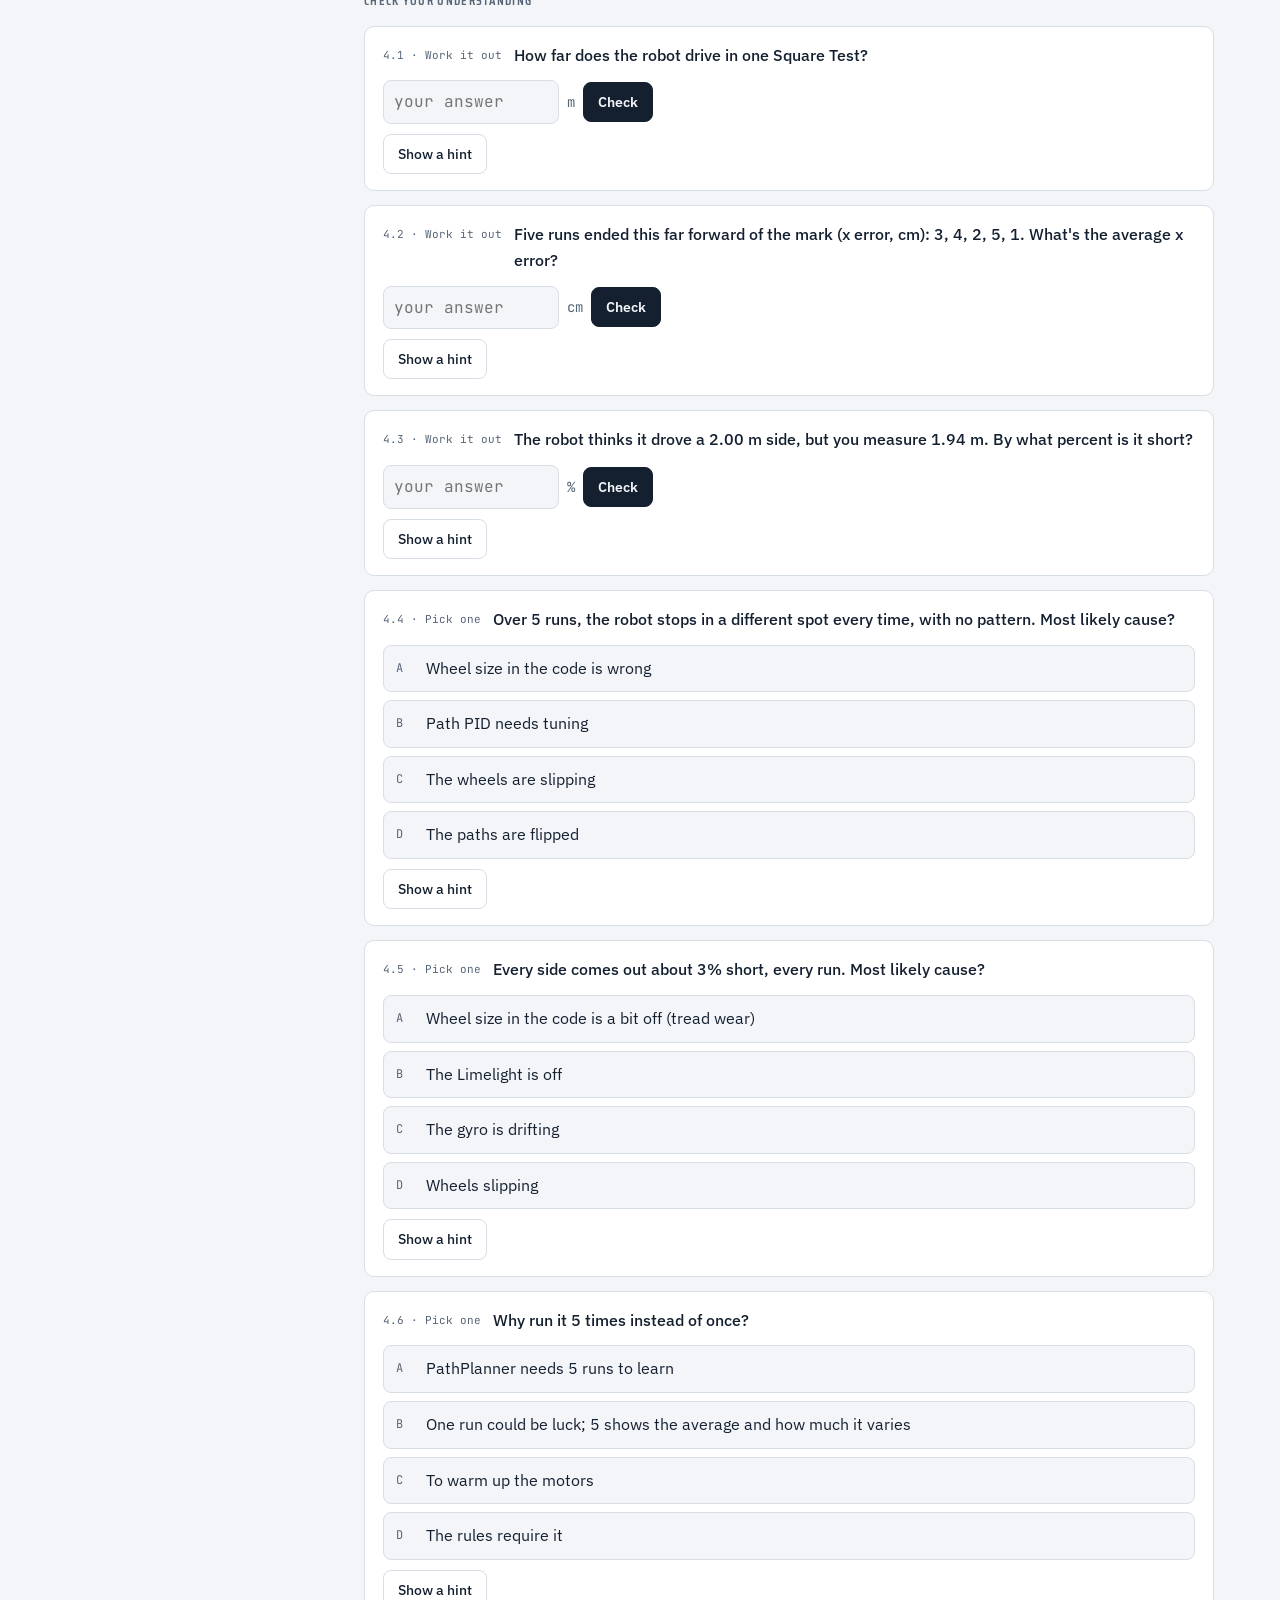
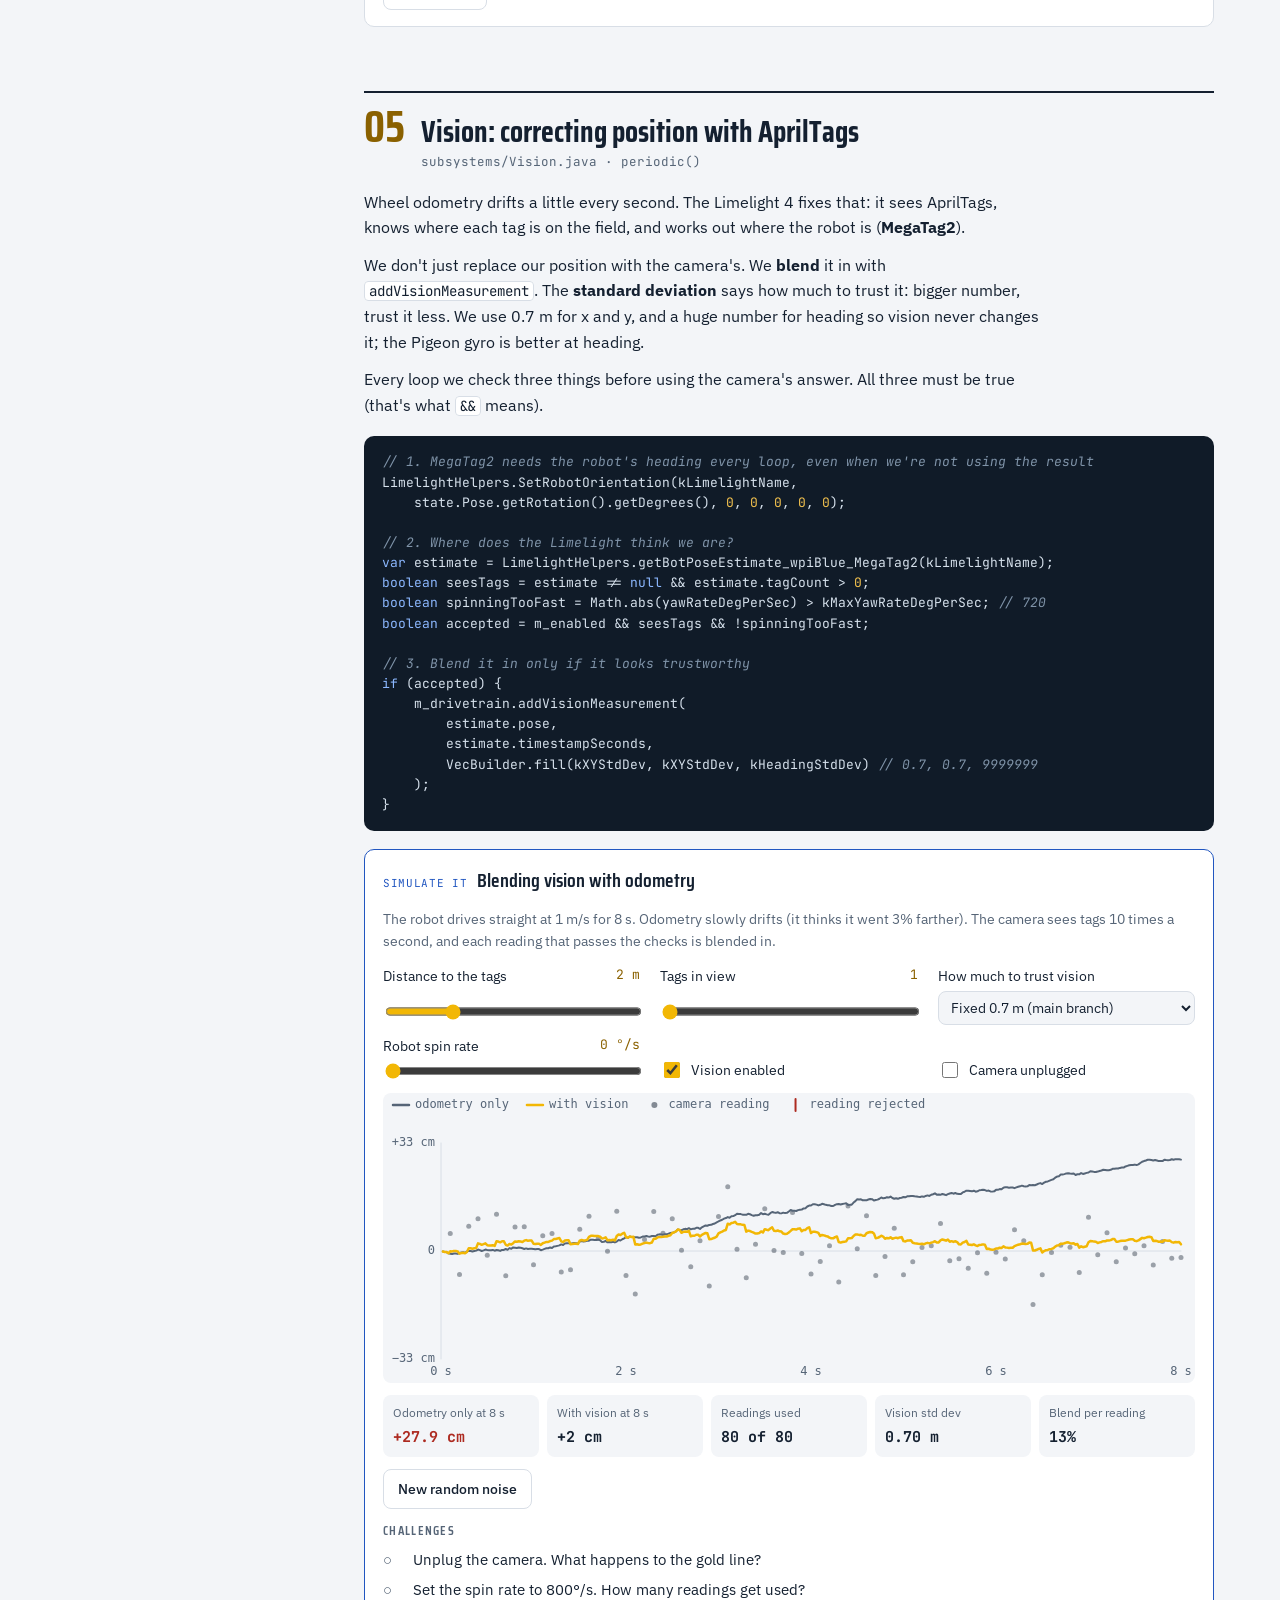
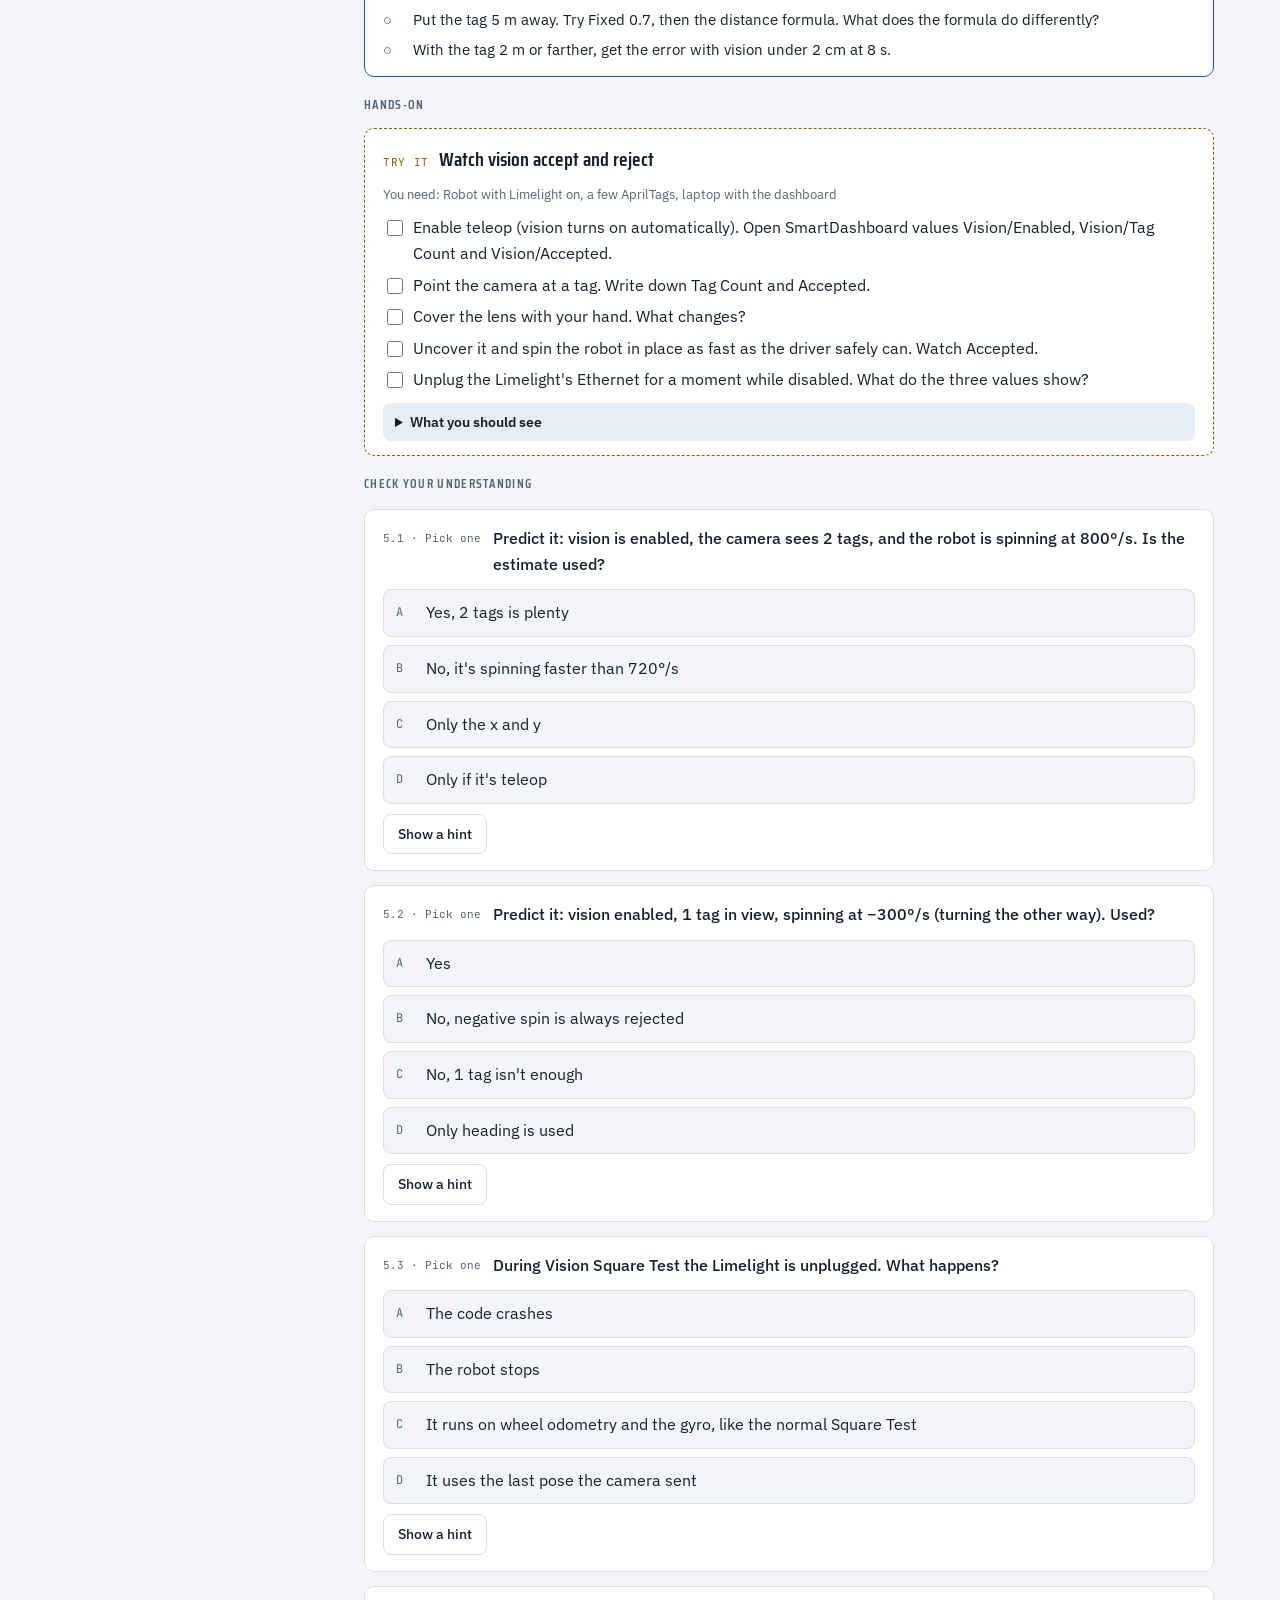
==== commit 0007bba7: "Move the reset button to the top-right corner of every lab The Start over button sat at the bottom o" ====
--- a/index.html
+++ b/index.html
@@ -88,6 +88,8 @@
 .reset { justify-self: start; background: none; border: 1px solid var(--line); color: var(--muted); border-radius: 6px; padding: 6px 10px; font: inherit; font-size: 13px; cursor: pointer; }
 .reset.armed { border-color: var(--bad); color: var(--bad); }
 .reset:focus-visible { outline: 2px solid var(--gold); outline-offset: 2px; }
+/* Reset progress sits in the top-right corner of the window, above everything else */
+.reset.corner { position: fixed; top: max(12px, env(safe-area-inset-top, 0px)); right: max(16px, env(safe-area-inset-right, 0px)); z-index: 50; background: var(--surface); box-shadow: 0 1px 4px rgba(0,0,0,.12); }
 
 /* Main */
 main { display: grid; gap: 56px; min-width: 0; }
@@ -227,6 +229,7 @@
 @media (prefers-reduced-motion: reduce) { * { transition: none !important; scroll-behavior: auto !important; } }
 </style>
 
+<button class="reset corner" id="resetBtn" type="button" title="Erase your answers and progress on this page">Reset progress</button>
 <div class="wrap">
   <aside class="rail">
     <div class="brand">
@@ -242,7 +245,6 @@
       <div class="sub" id="simSub">0 of 0 sim challenges done</div>
     </div>
     <ul class="toc" id="toc"></ul>
-    <button class="reset" id="resetBtn" type="button">Start over</button>
   </aside>
 
   <main>
@@ -1003,13 +1005,13 @@
 let armTimer = null;
 resetBtn.addEventListener("click", () => {
   if (!resetBtn.classList.contains("armed")) {
-    resetBtn.classList.add("armed"); resetBtn.textContent = "Click again to erase everything";
-    armTimer = setTimeout(() => { resetBtn.classList.remove("armed"); resetBtn.textContent = "Start over"; }, 4000);
+    resetBtn.classList.add("armed"); resetBtn.textContent = "Click again to erase all progress";
+    armTimer = setTimeout(() => { resetBtn.classList.remove("armed"); resetBtn.textContent = "Reset progress"; }, 4000);
     return;
   }
   clearTimeout(armTimer);
   state = {}; save(); renderAll();
-  resetBtn.classList.remove("armed"); resetBtn.textContent = "Start over";
+  resetBtn.classList.remove("armed"); resetBtn.textContent = "Reset progress";
 });
 
 /* ---------- simulations ---------- */
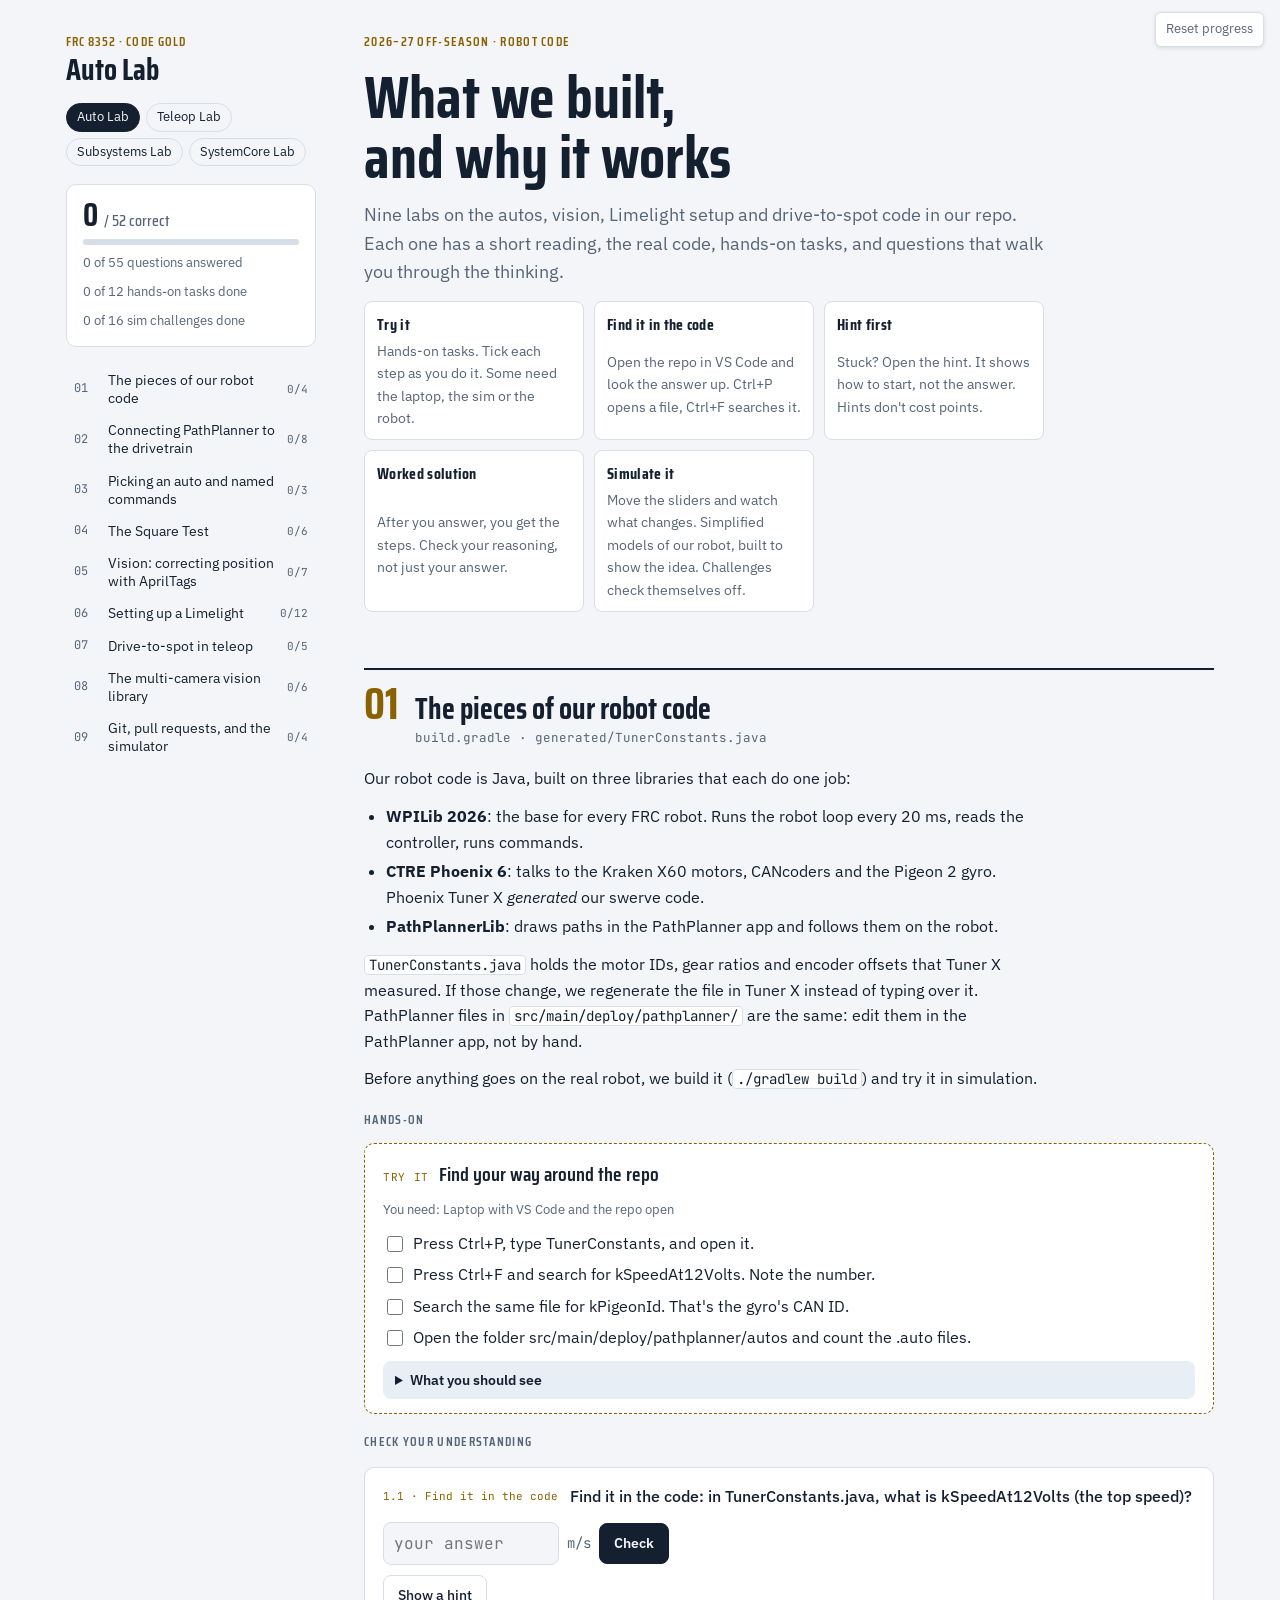
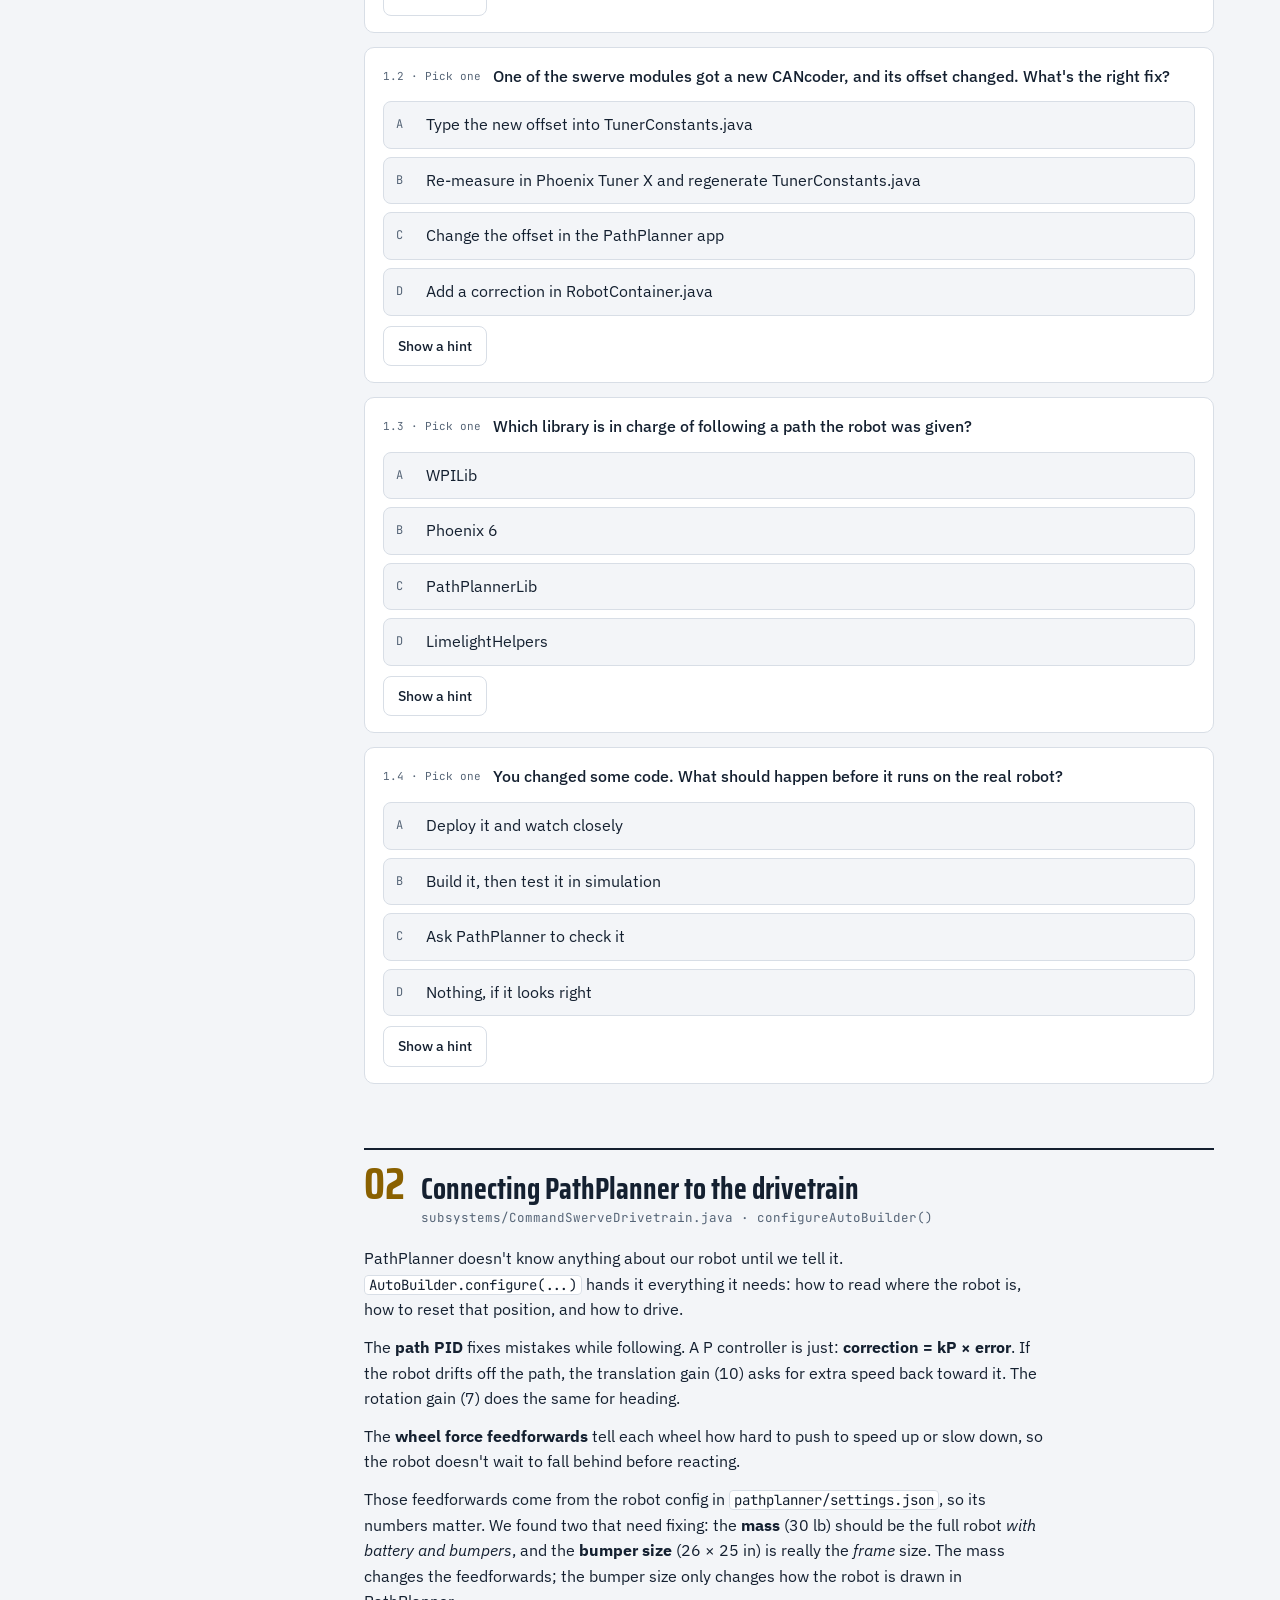
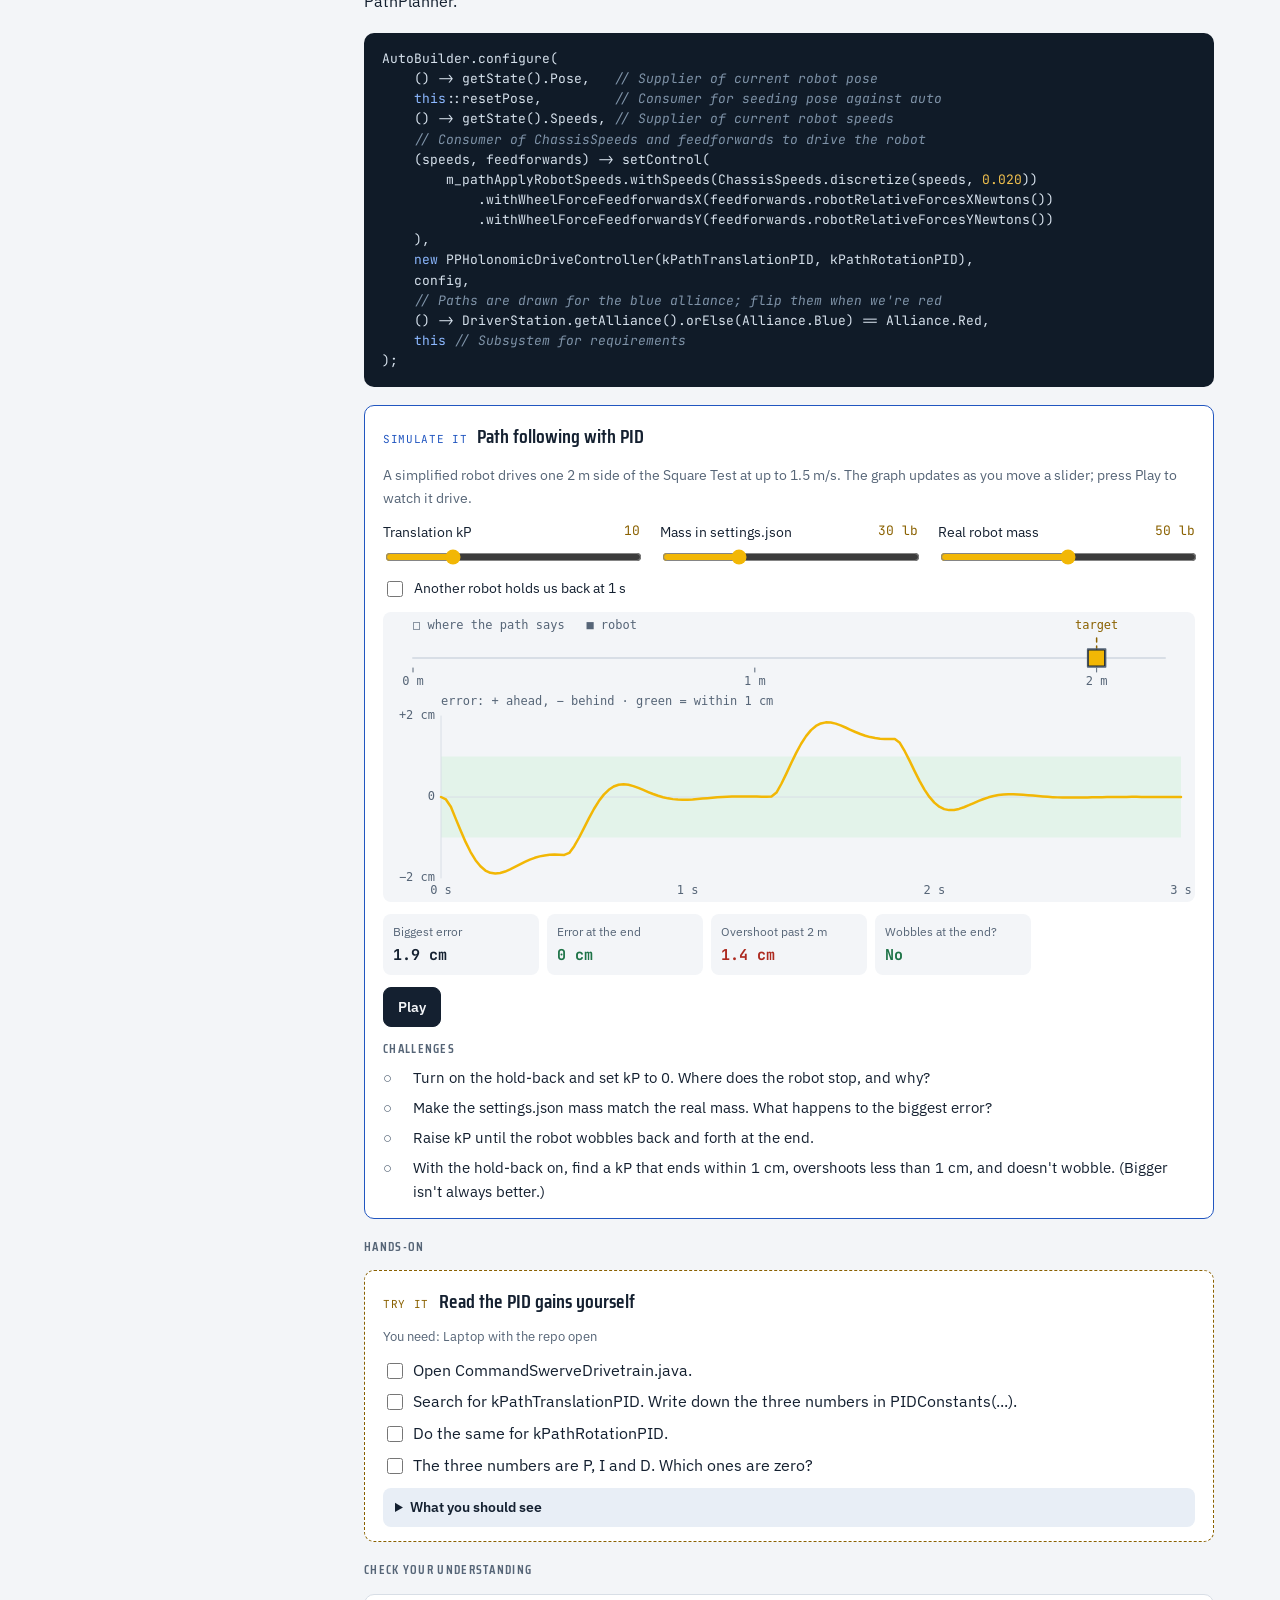
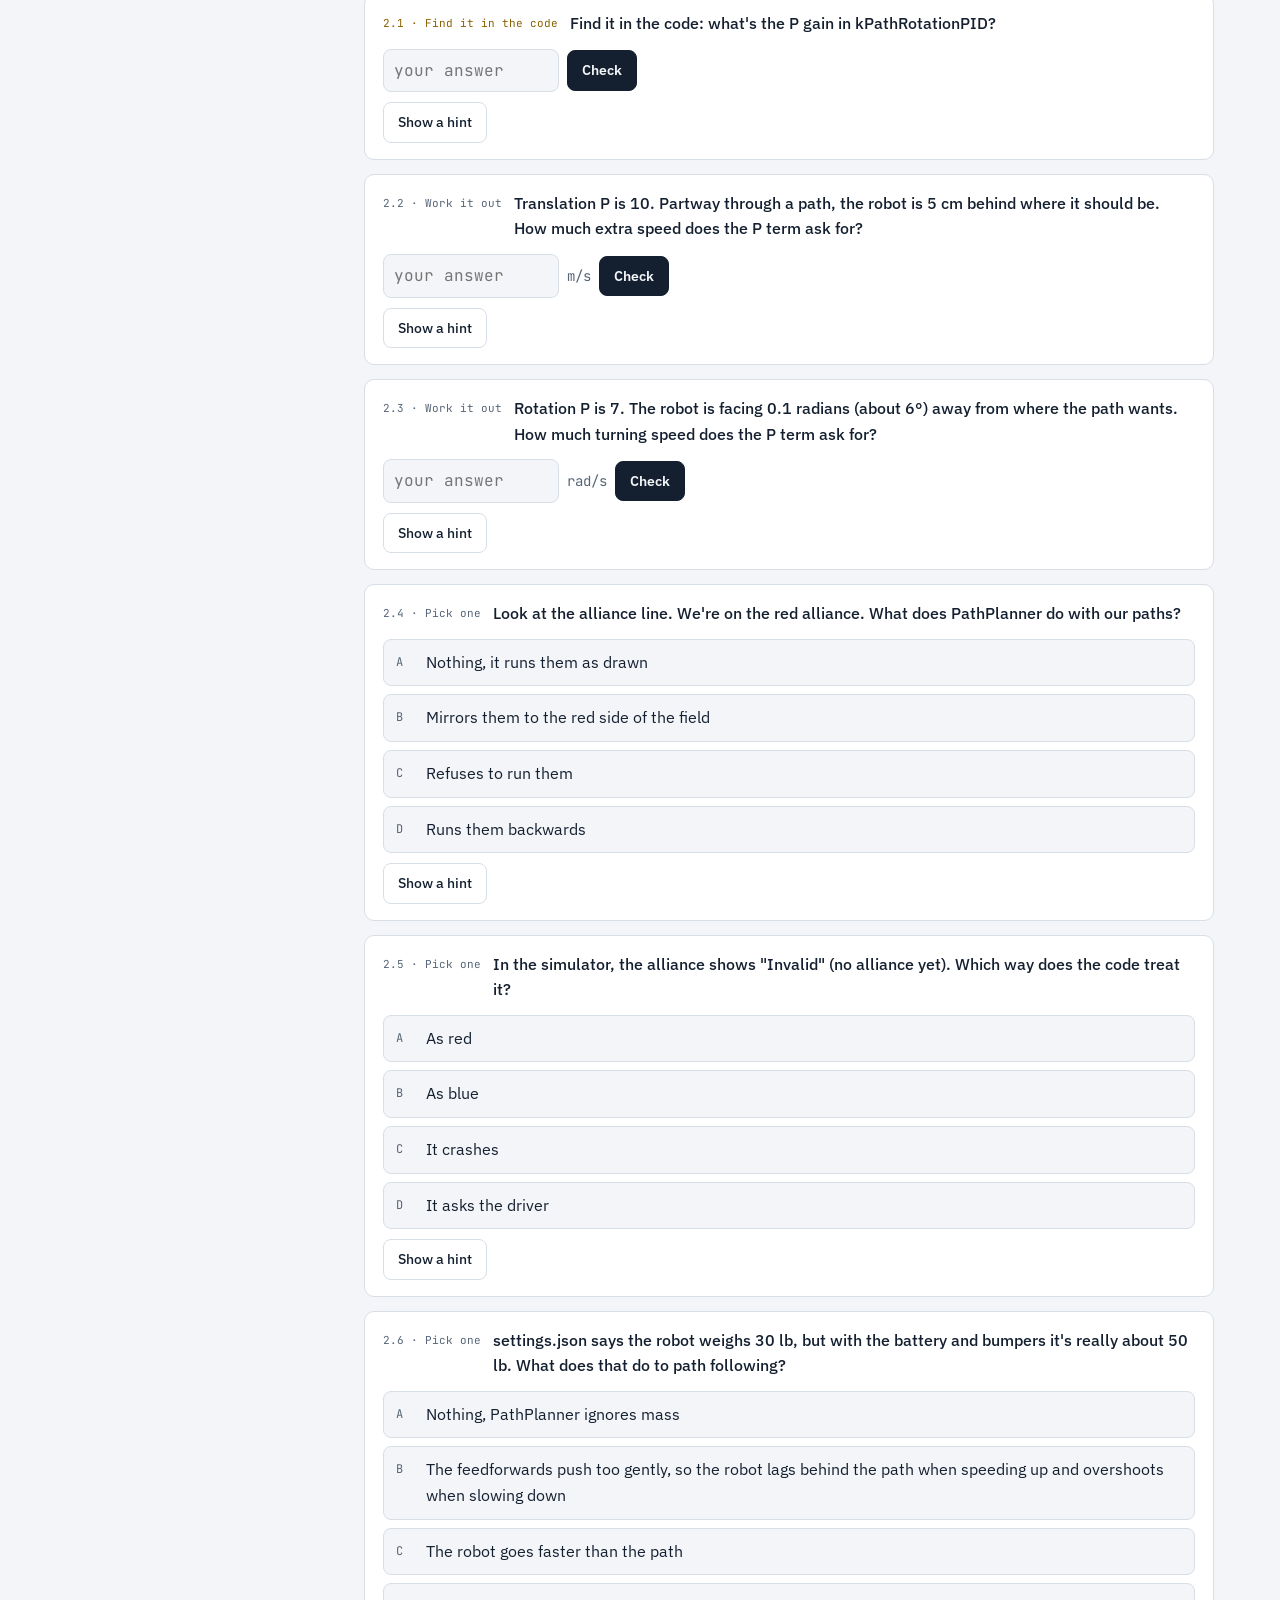
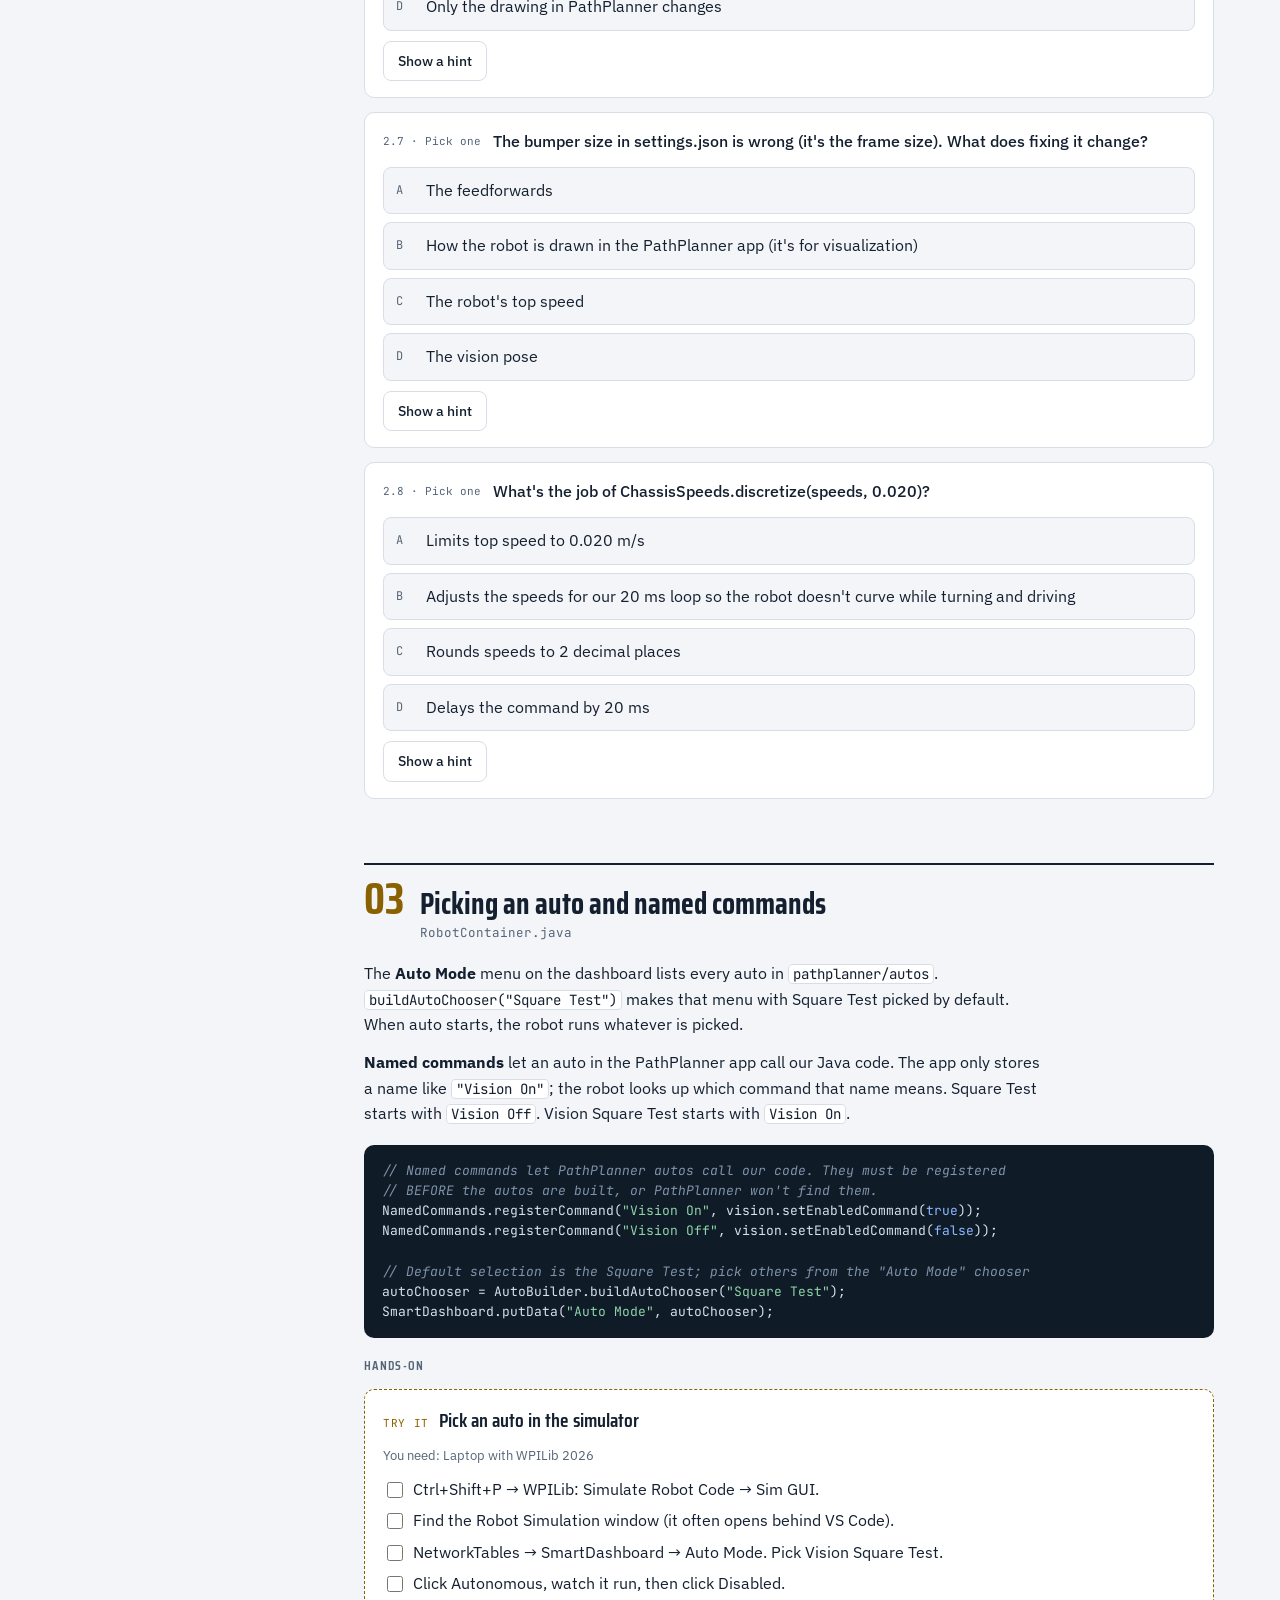
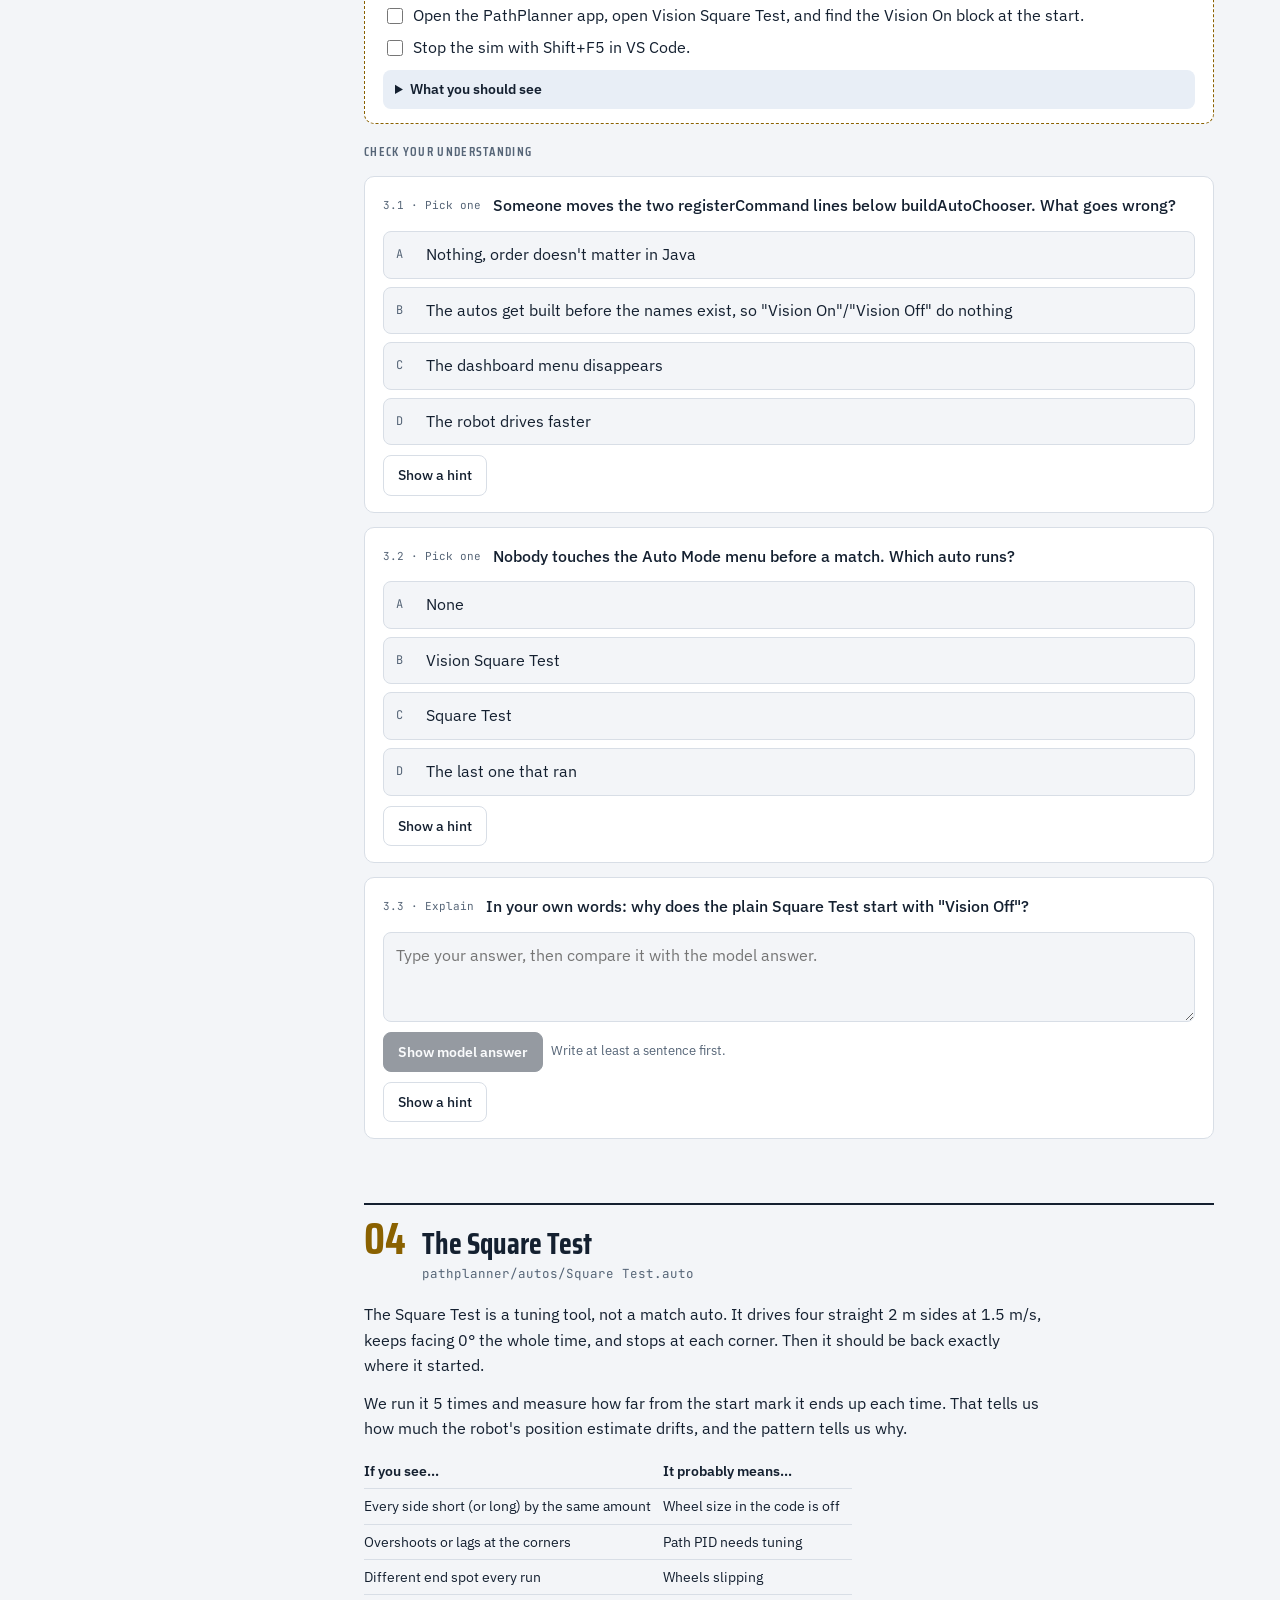
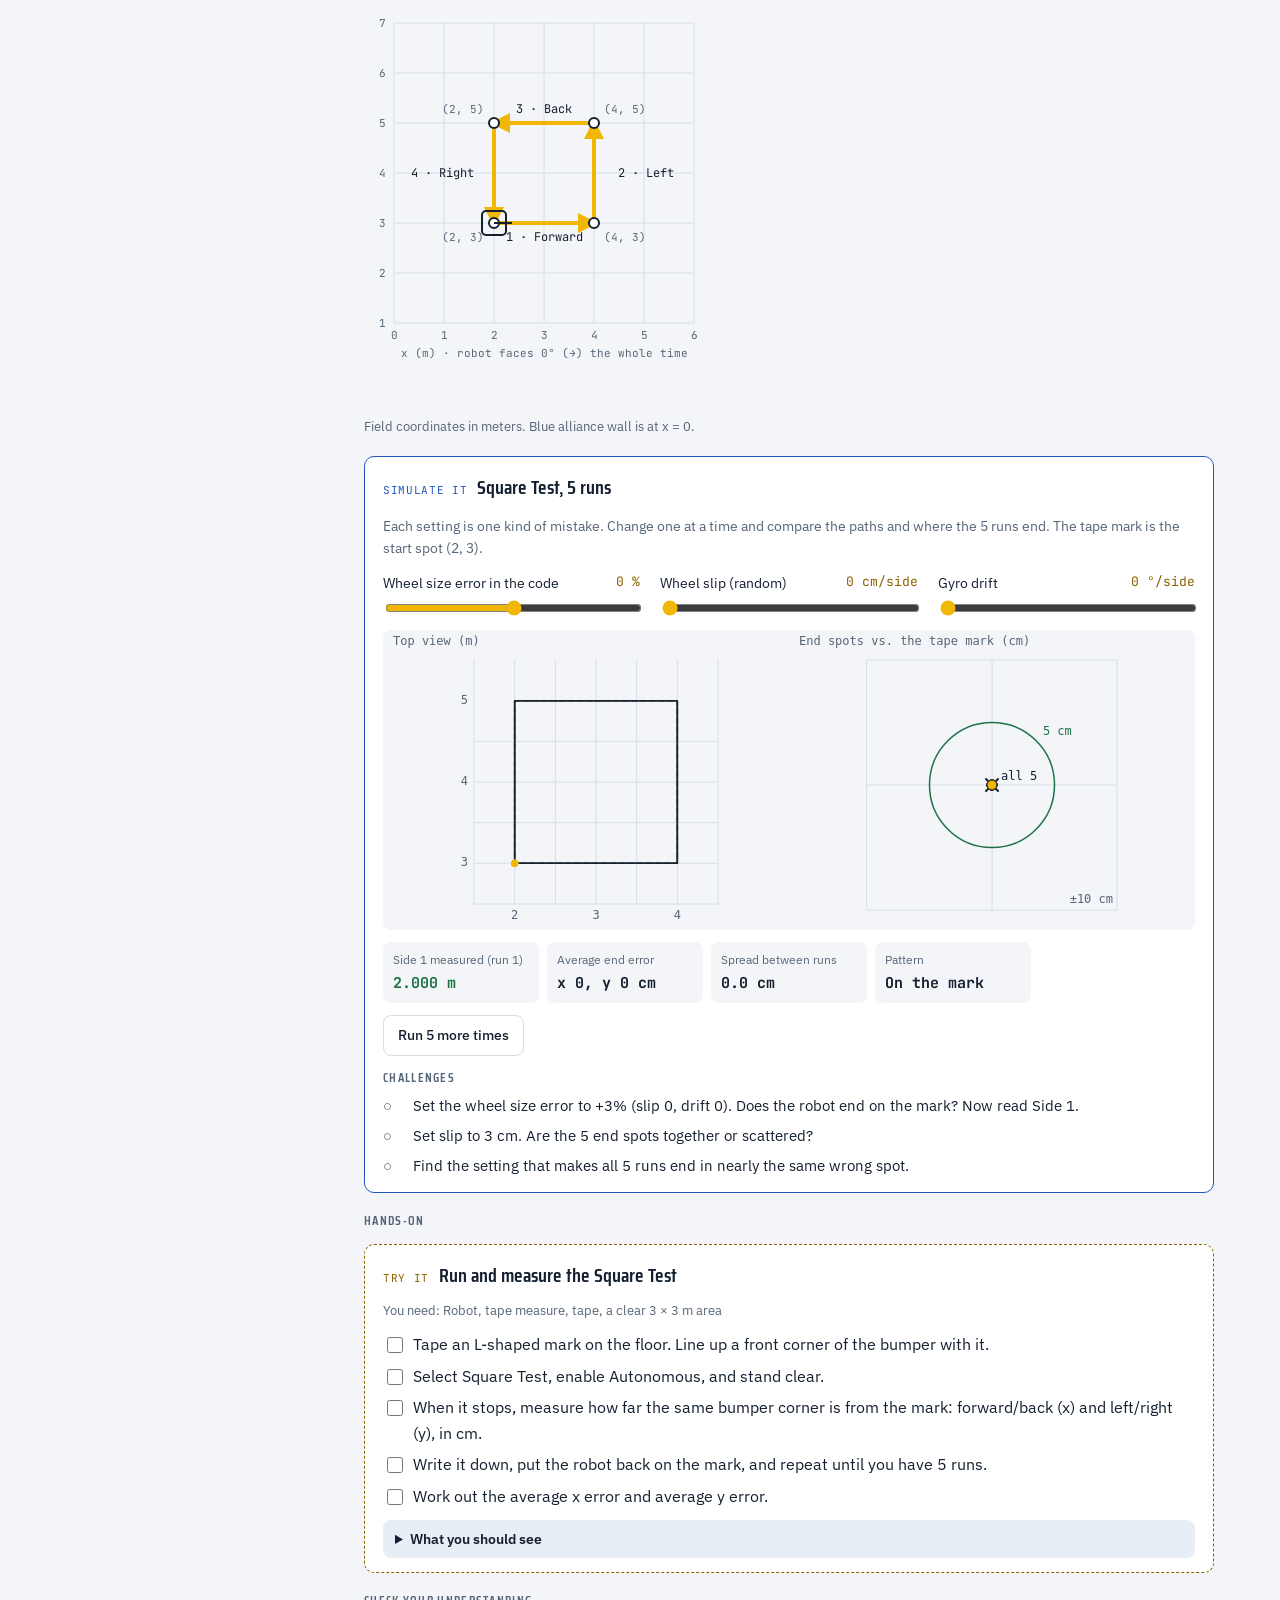
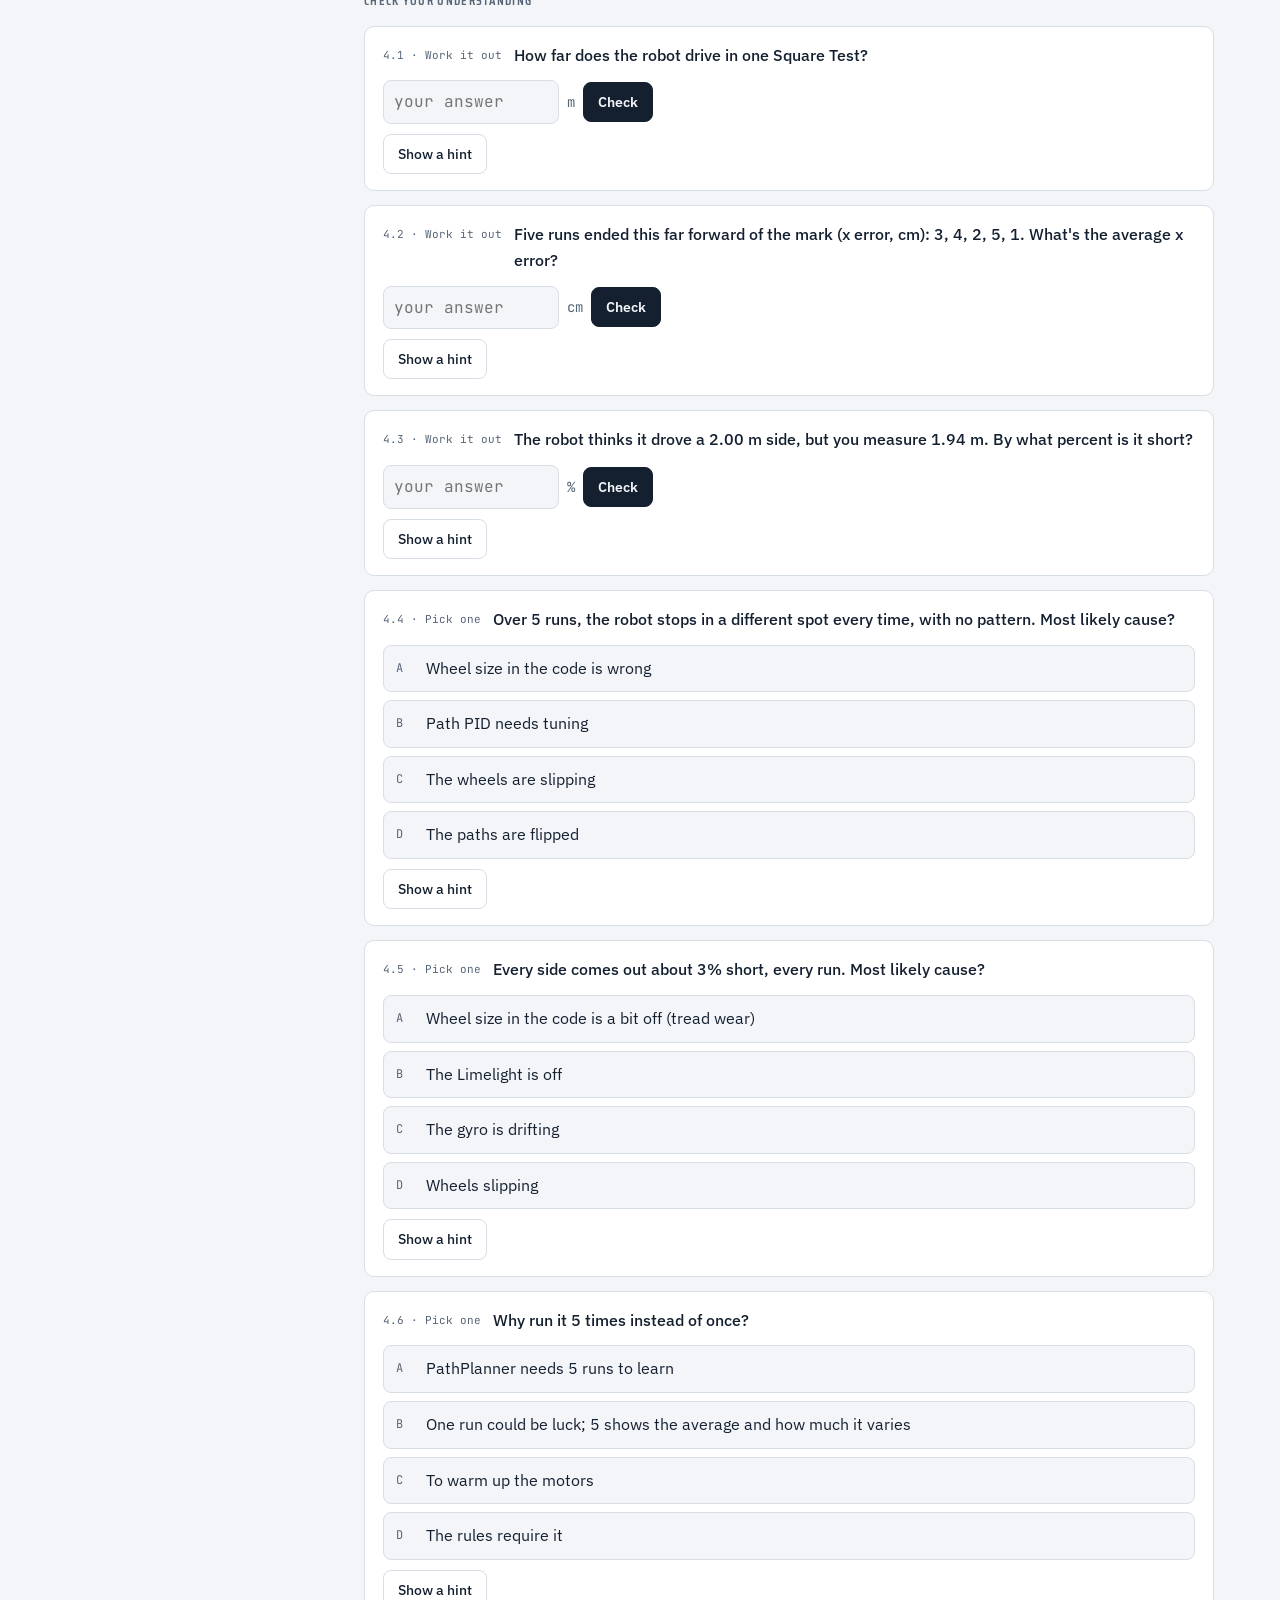
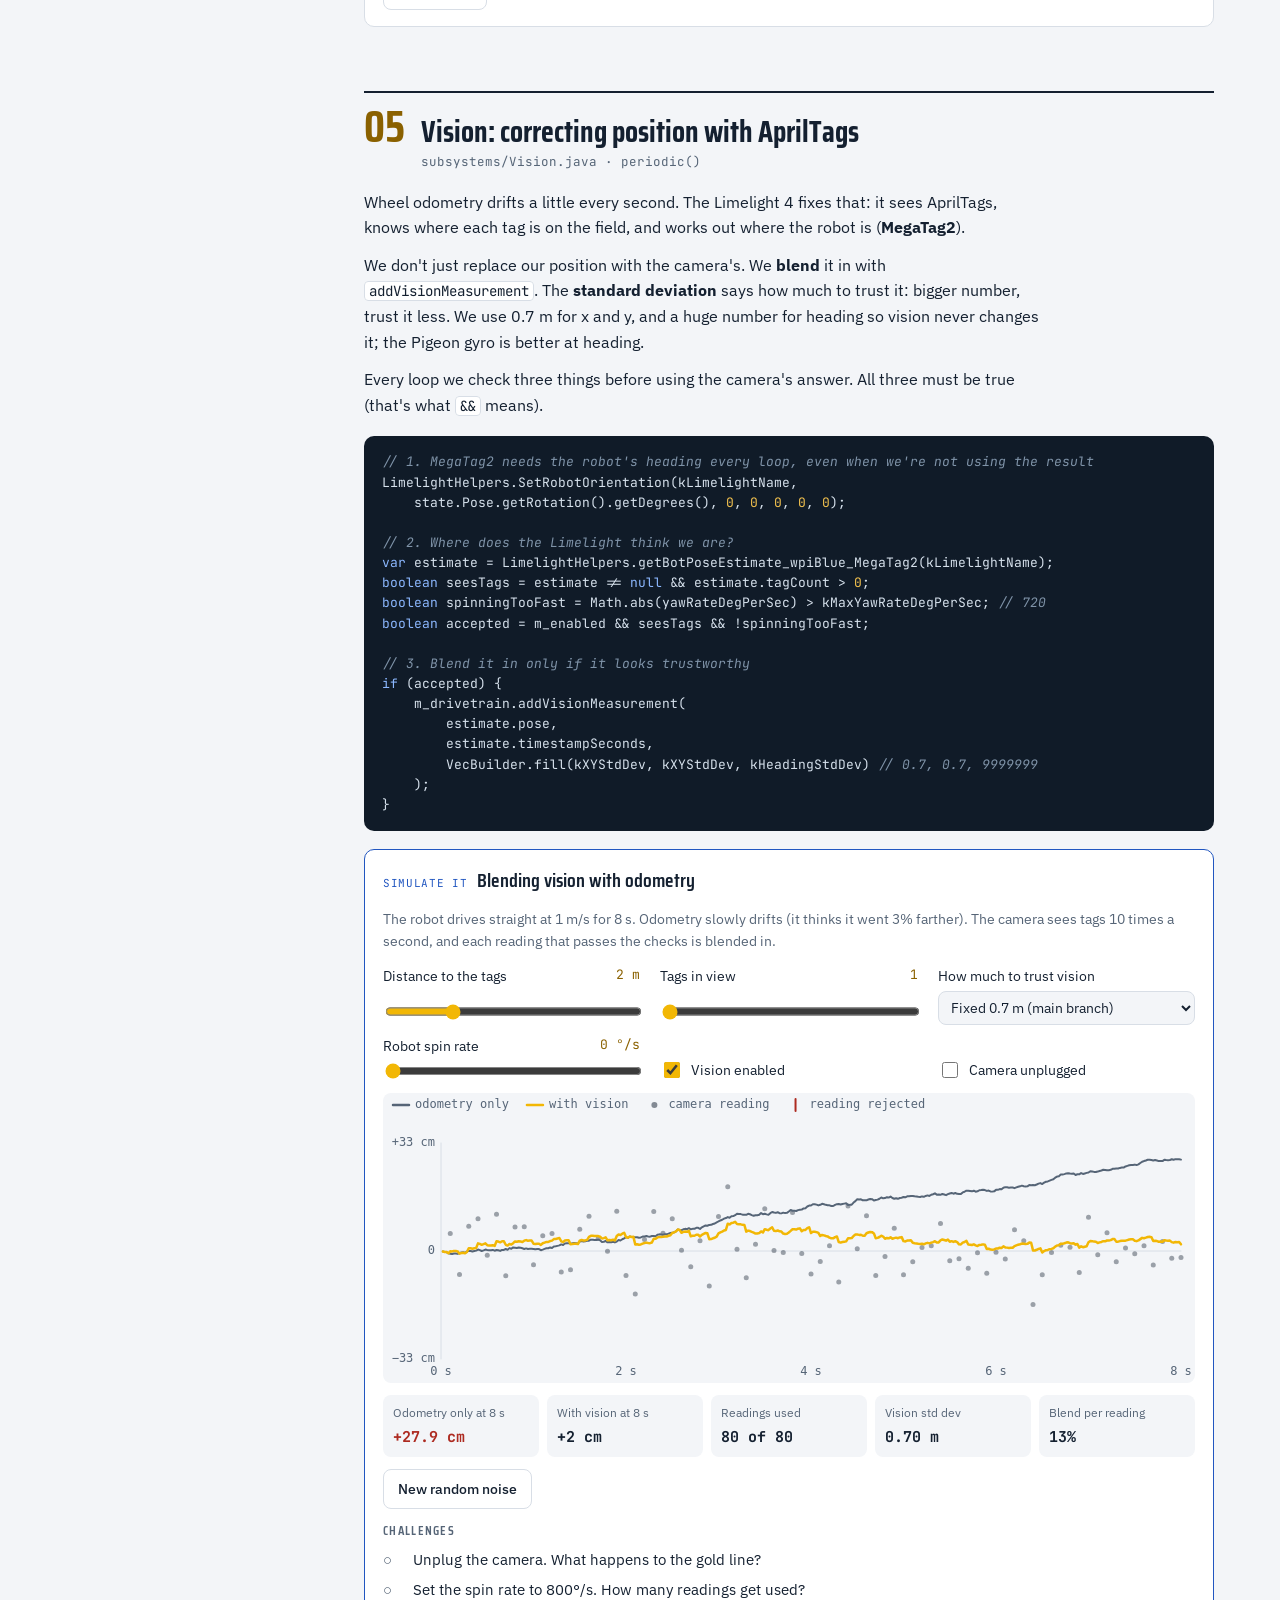
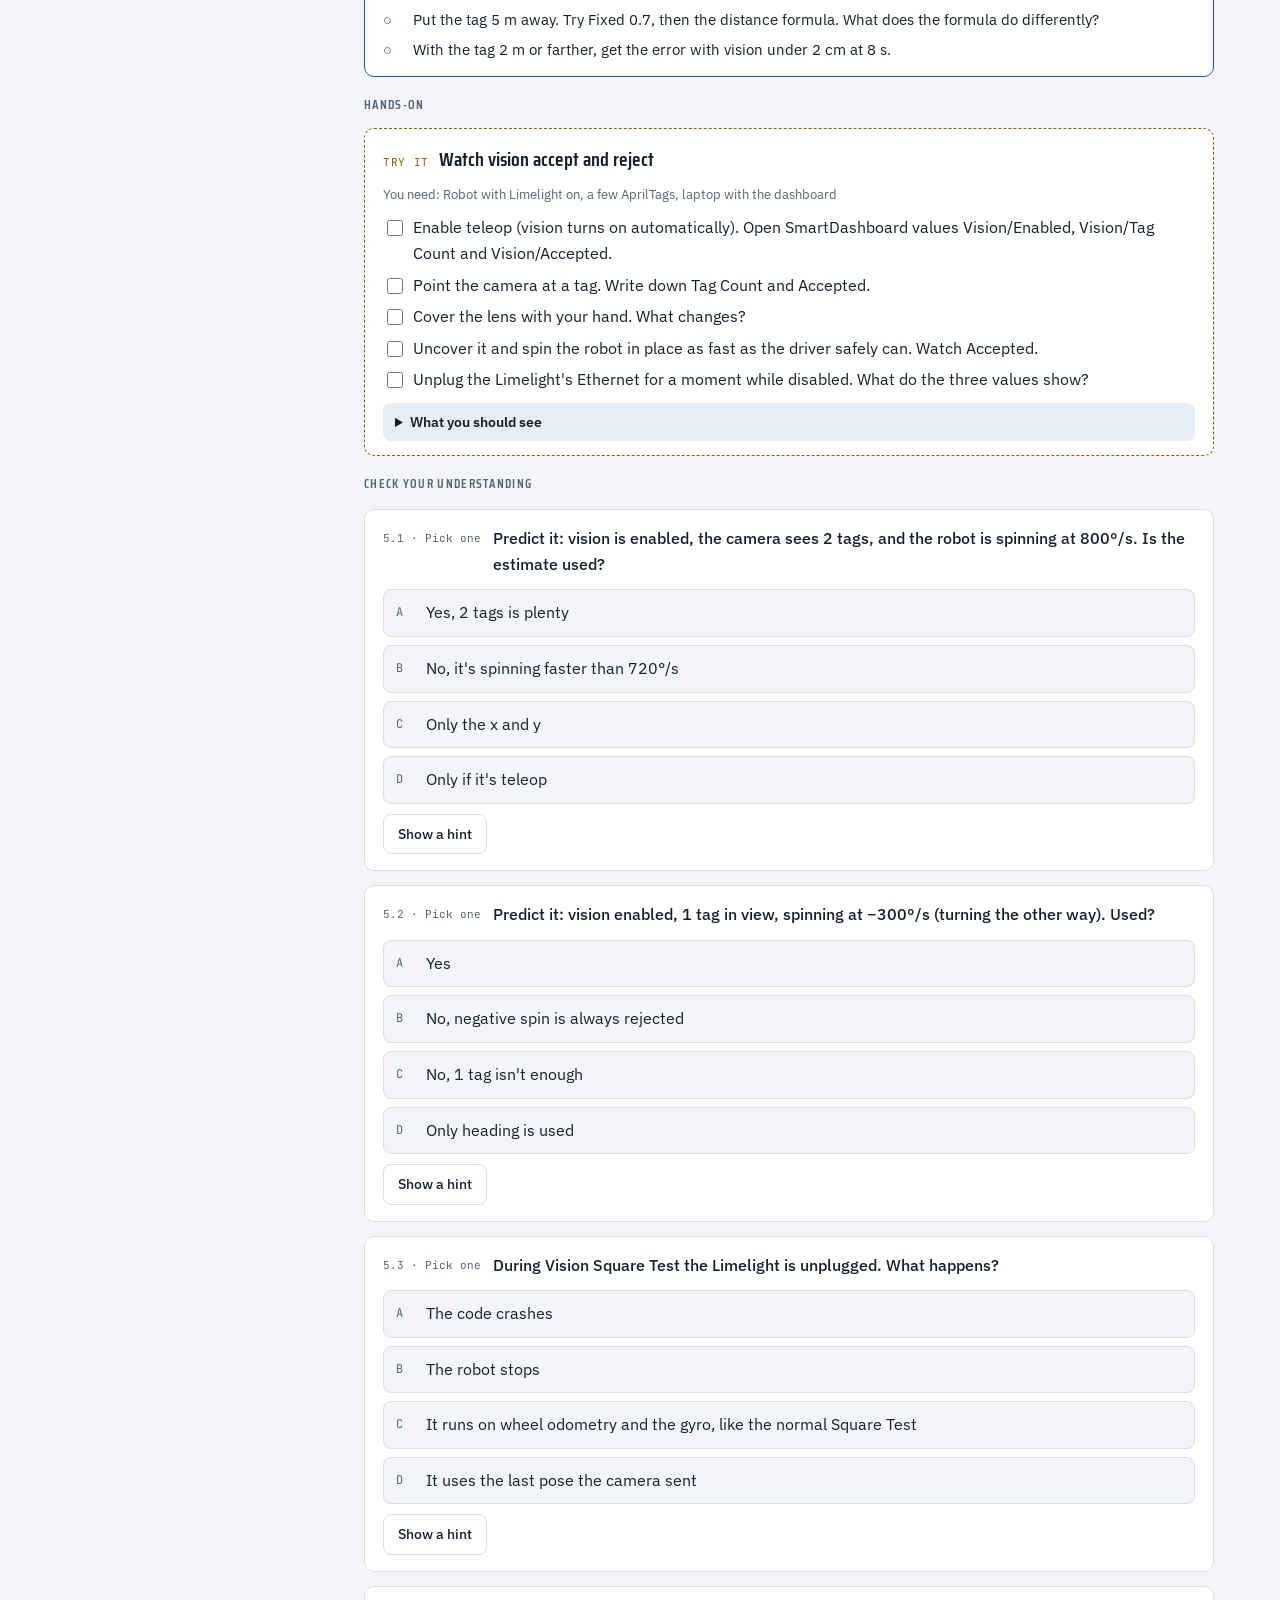
==== commit 28a3588a: "Move the SystemCore wiring lesson to its own SystemCore Lab page The SystemCore lesson is about robo" ====
--- a/index.html
+++ b/index.html
@@ -236,7 +236,7 @@
       <span class="team">FRC 8352 · CODE Gold</span>
       <span class="name">Auto Lab</span>
     </div>
-    <nav class="labnav" aria-label="Labs"><a href="./" aria-current="page">Auto Lab</a><a href="teleop.html">Teleop Lab</a><a href="subsystems.html">Subsystems Lab</a></nav>
+    <nav class="labnav" aria-label="Labs"><a href="./" aria-current="page">Auto Lab</a><a href="teleop.html">Teleop Lab</a><a href="subsystems.html">Subsystems Lab</a><a href="systemcore.html">SystemCore Lab</a></nav>
     <div class="score" aria-live="polite">
       <div class="big"><span id="scoreRight">0</span> <small>/ <span id="scoreTotal">0</span> correct</small></div>
       <div class="bar"><i id="scoreBar"></i></div>
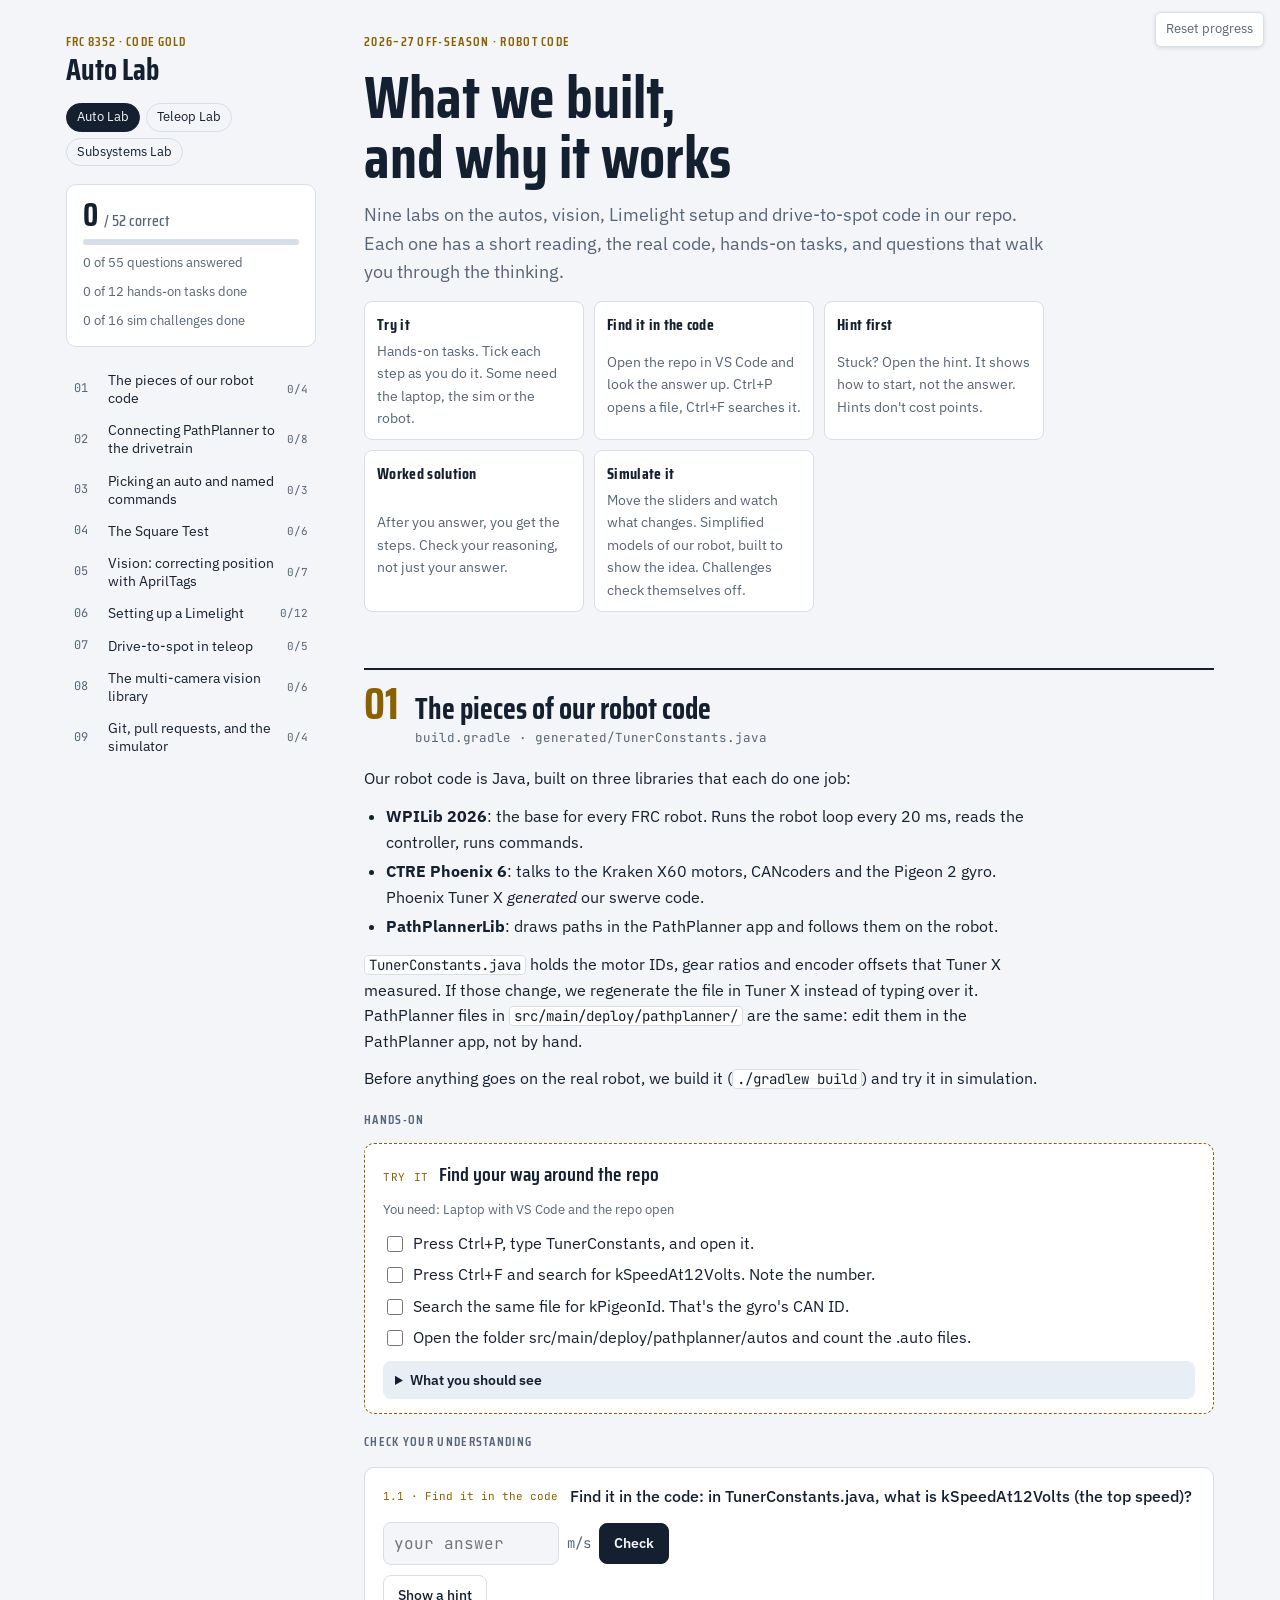
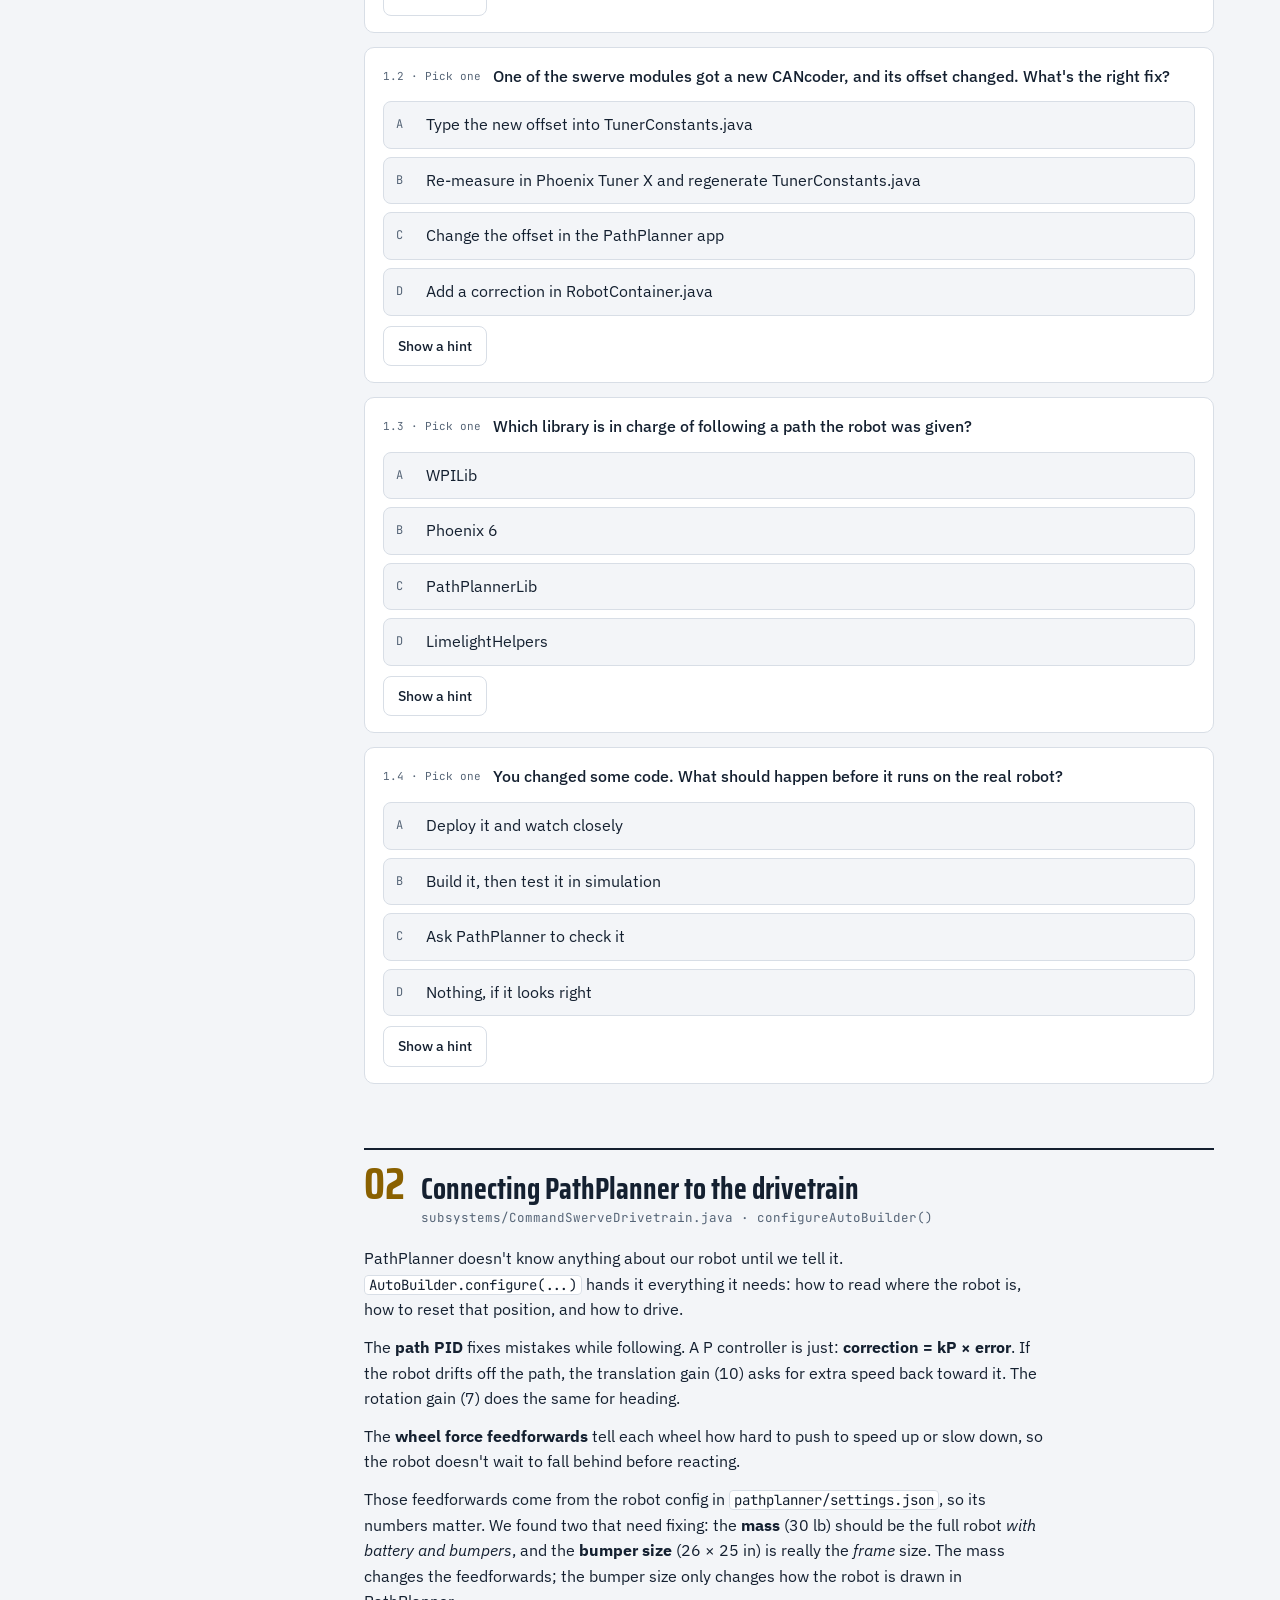
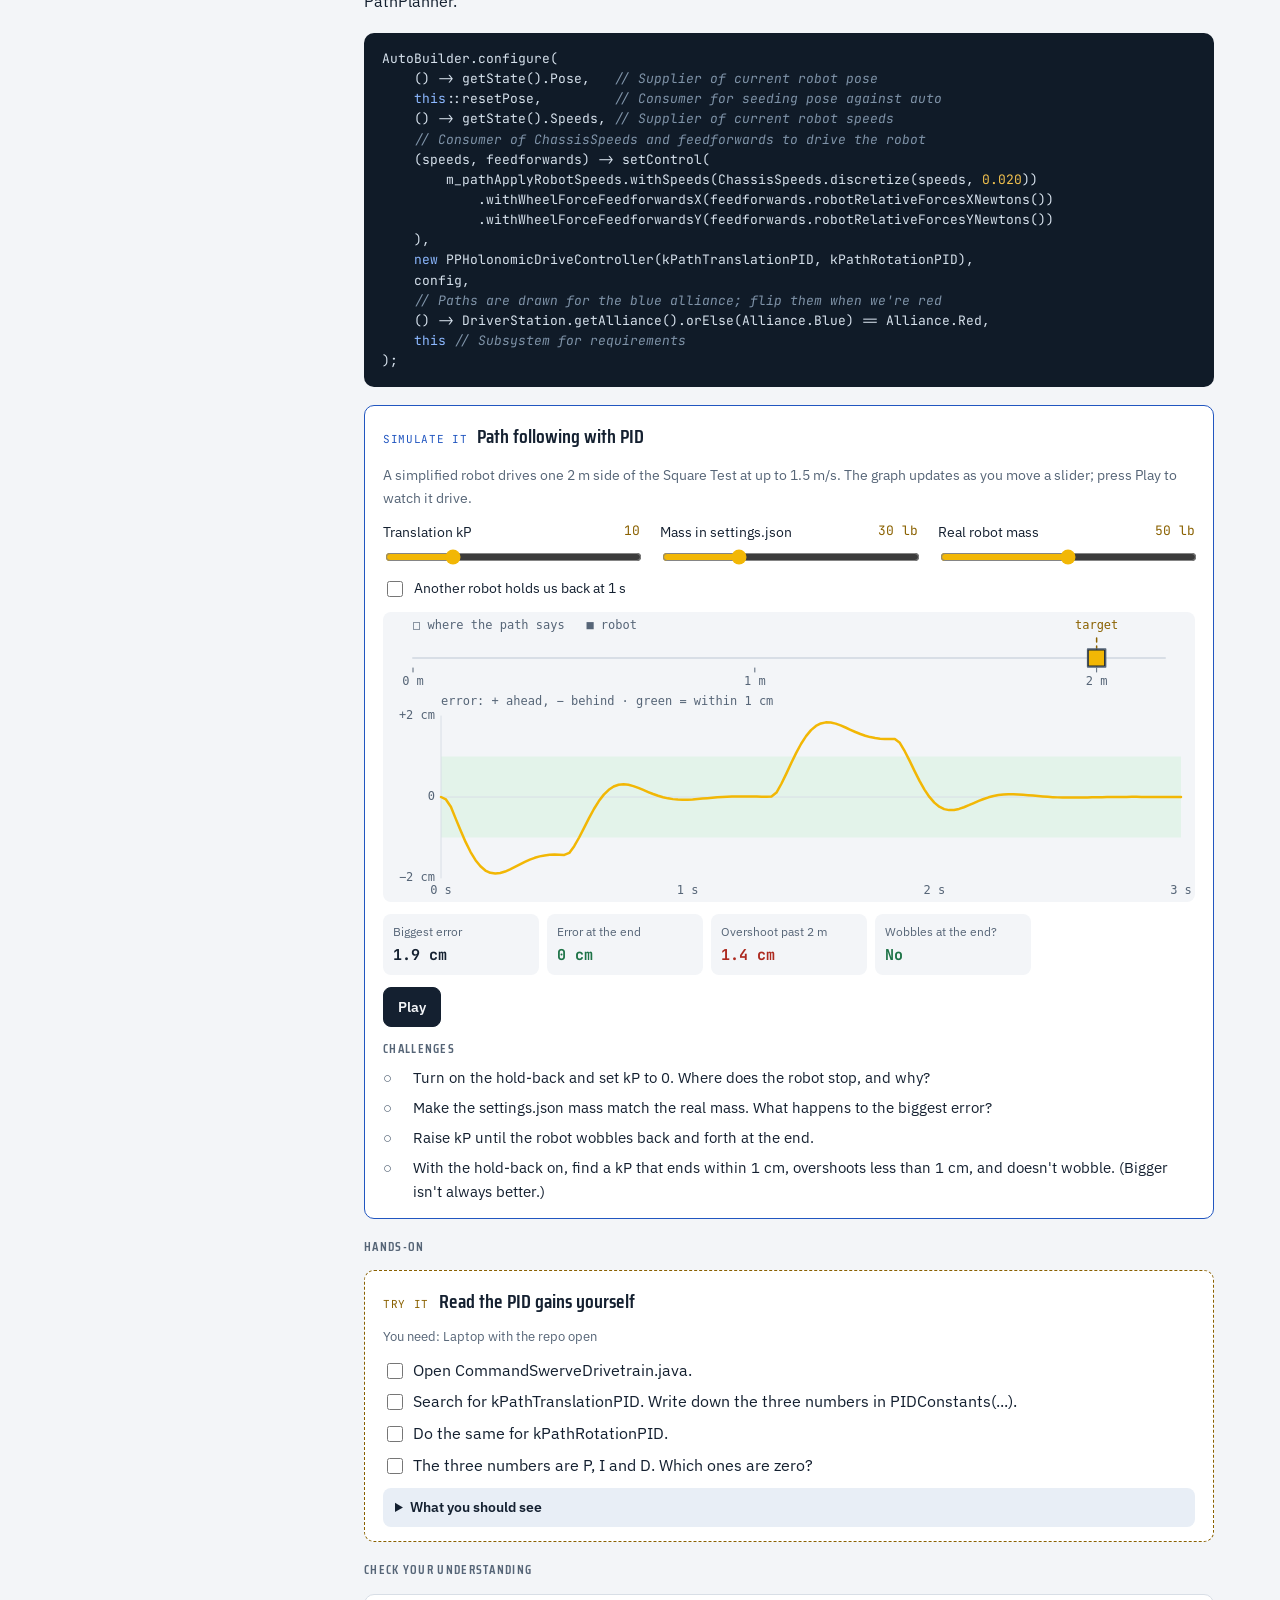
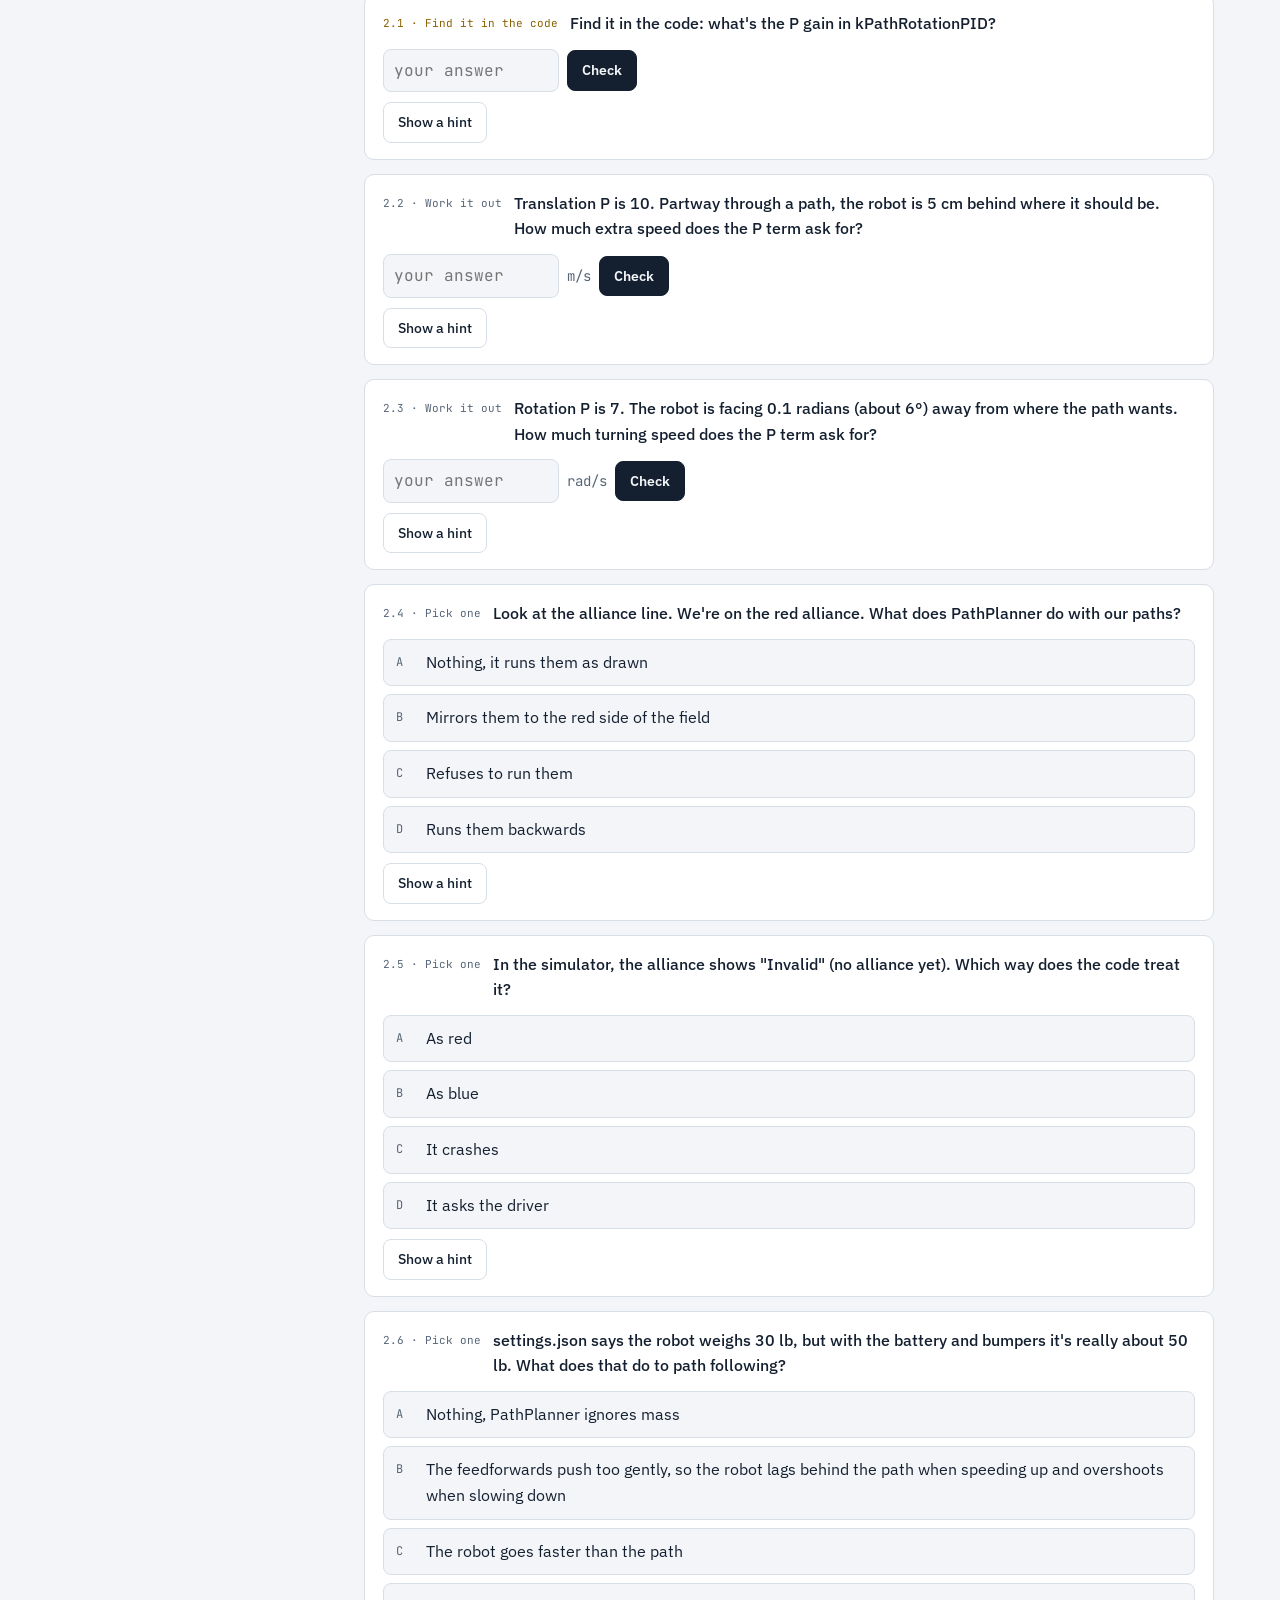
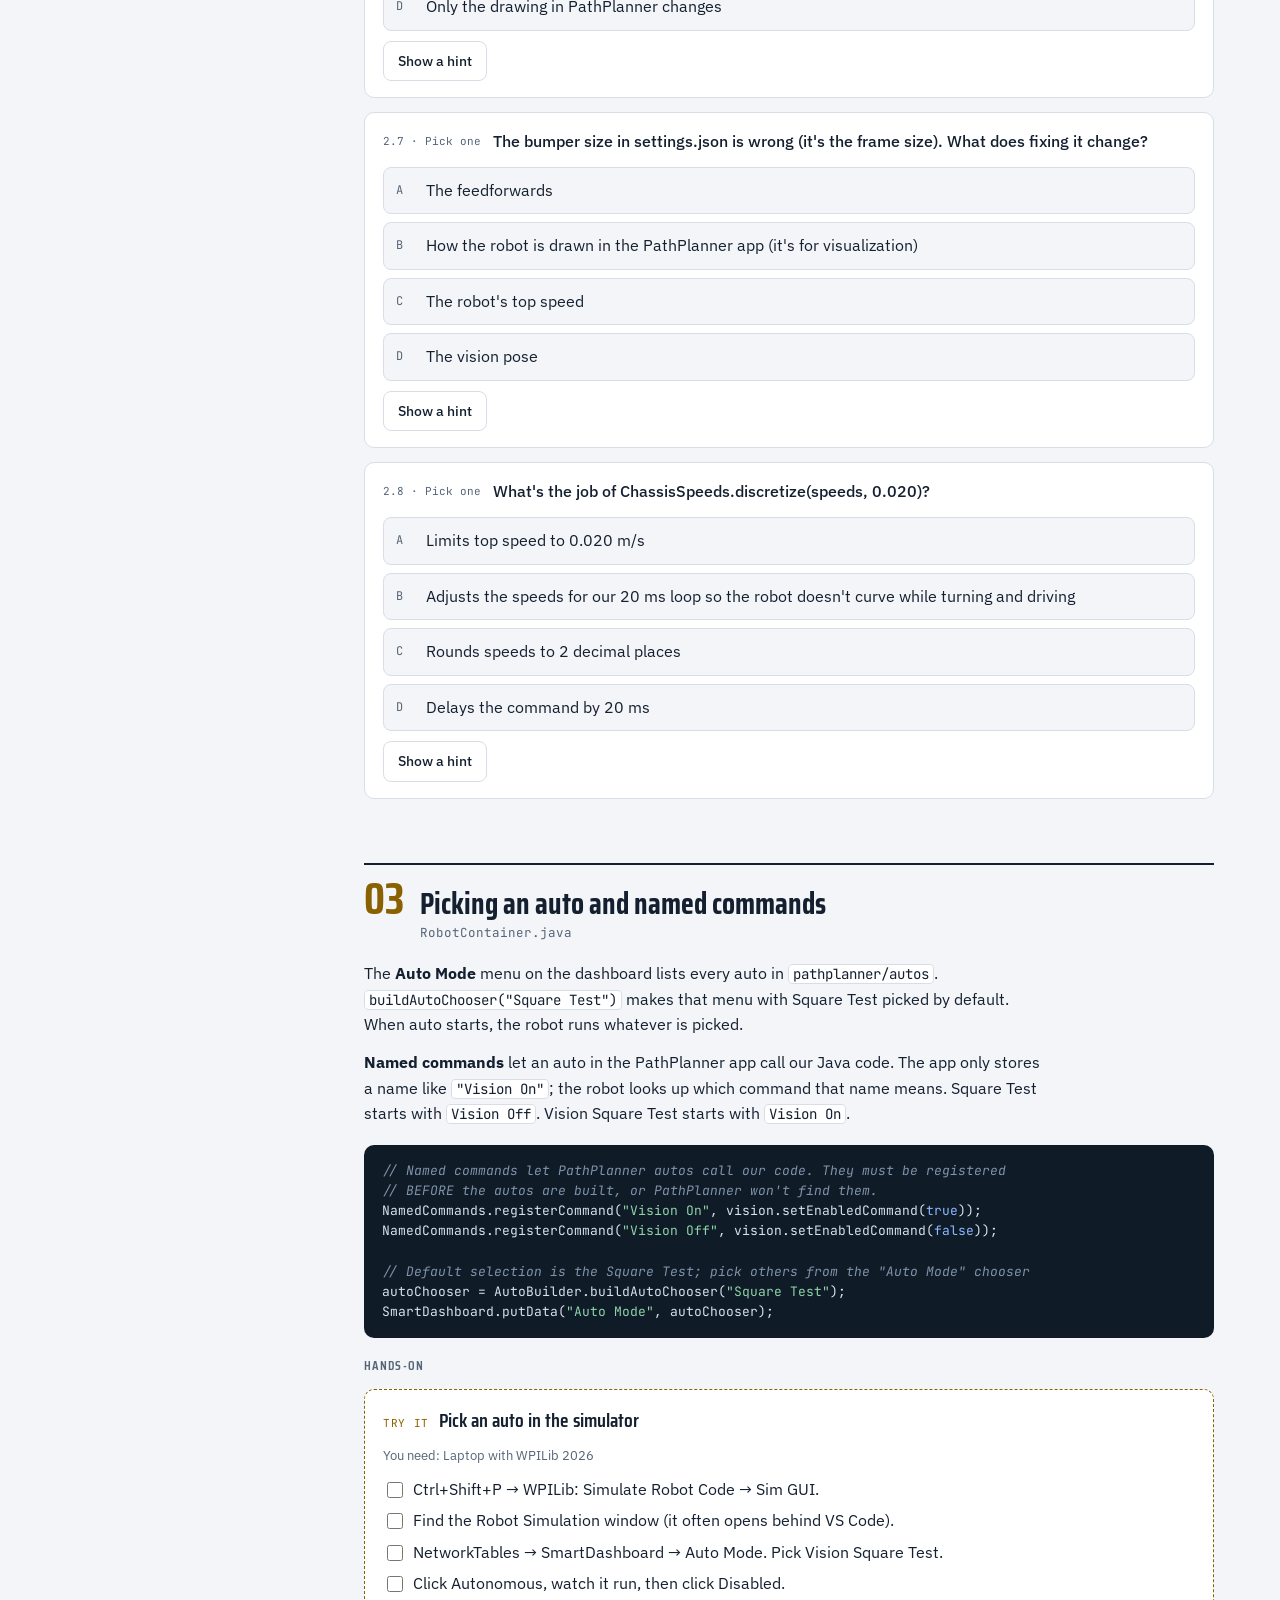
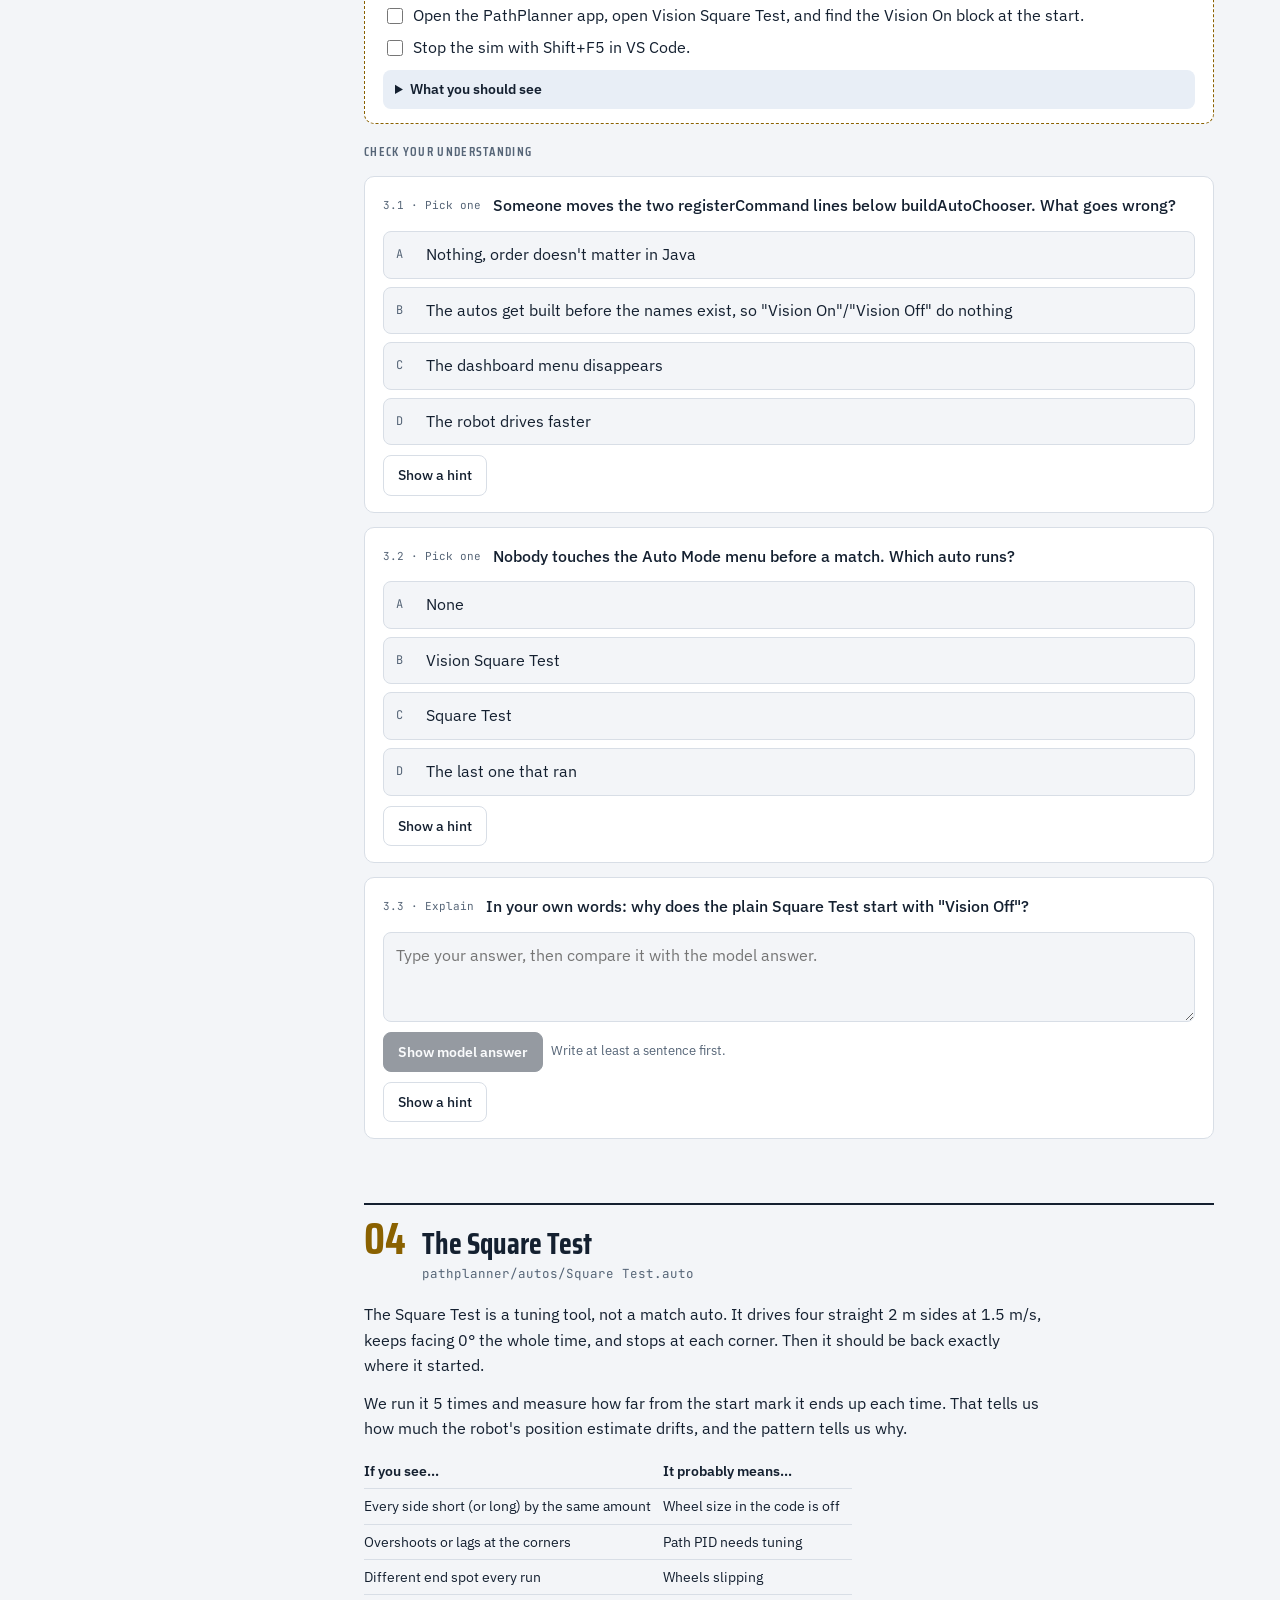
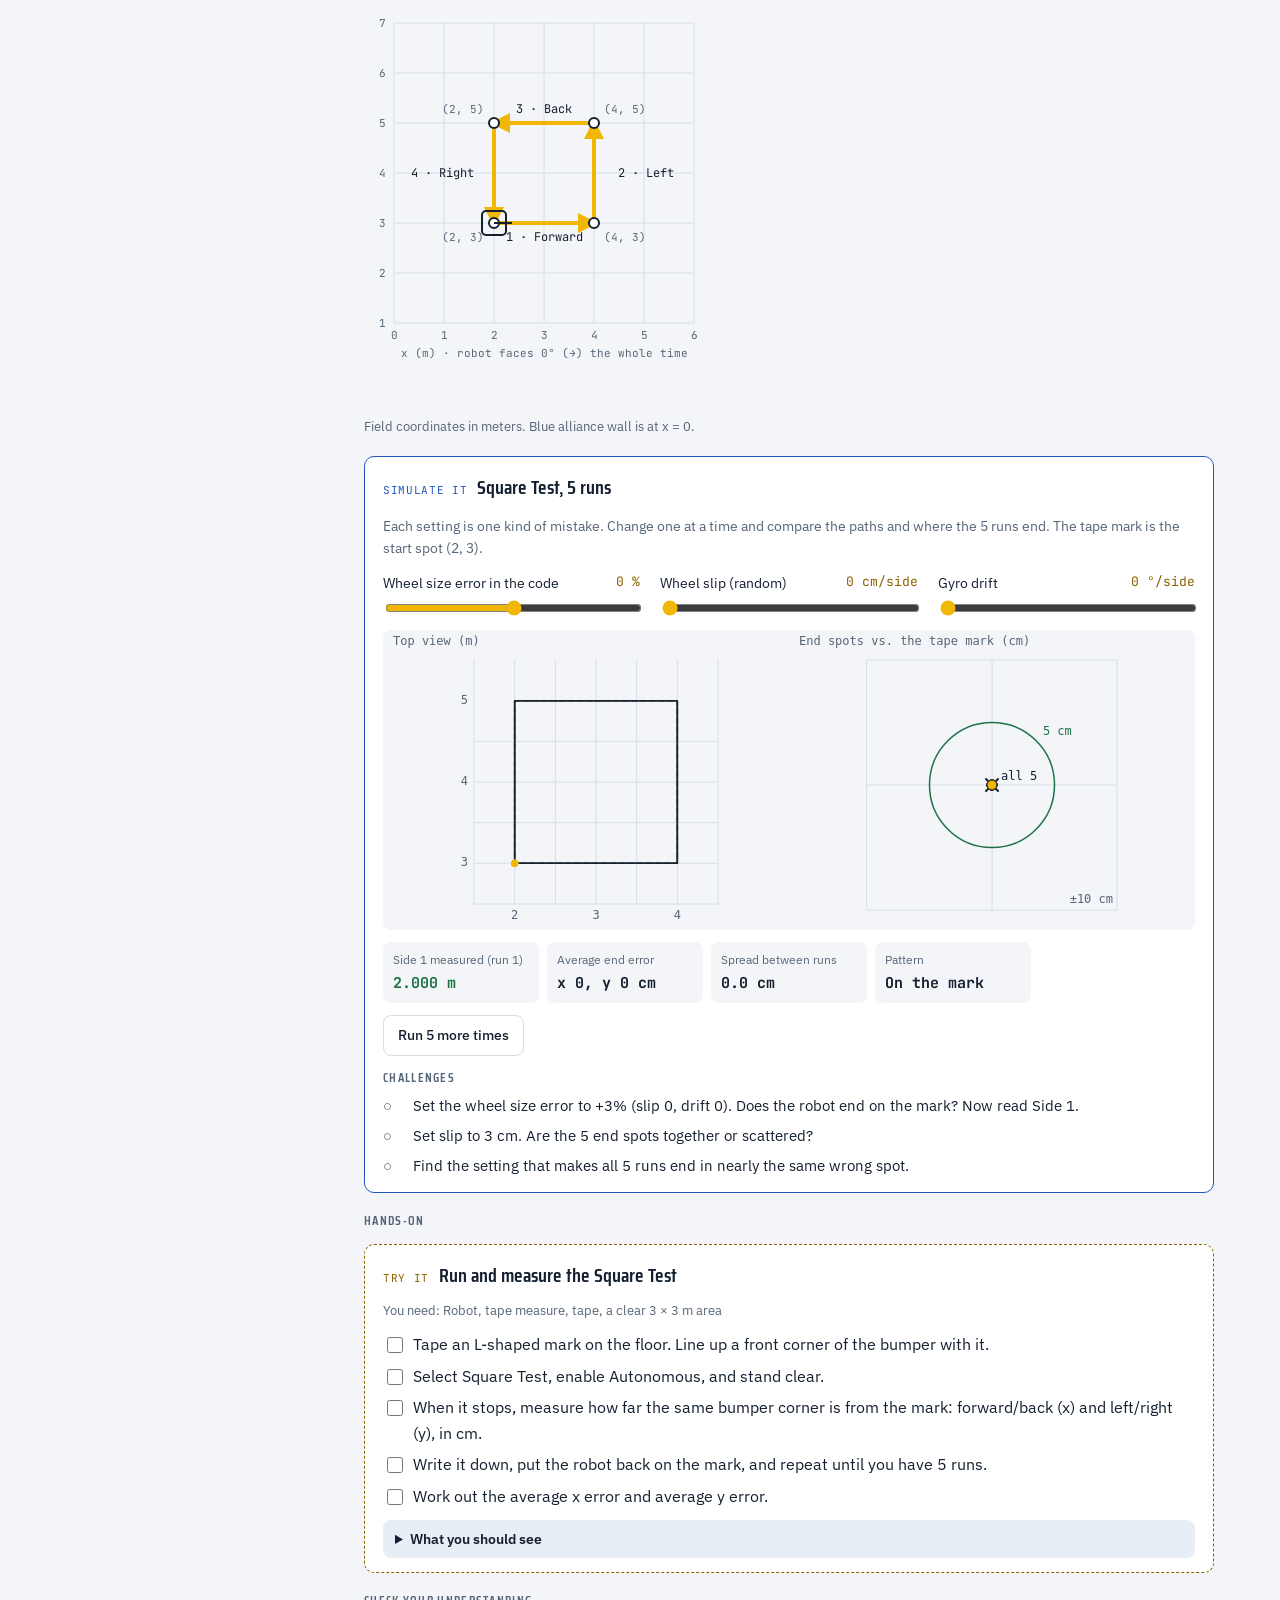
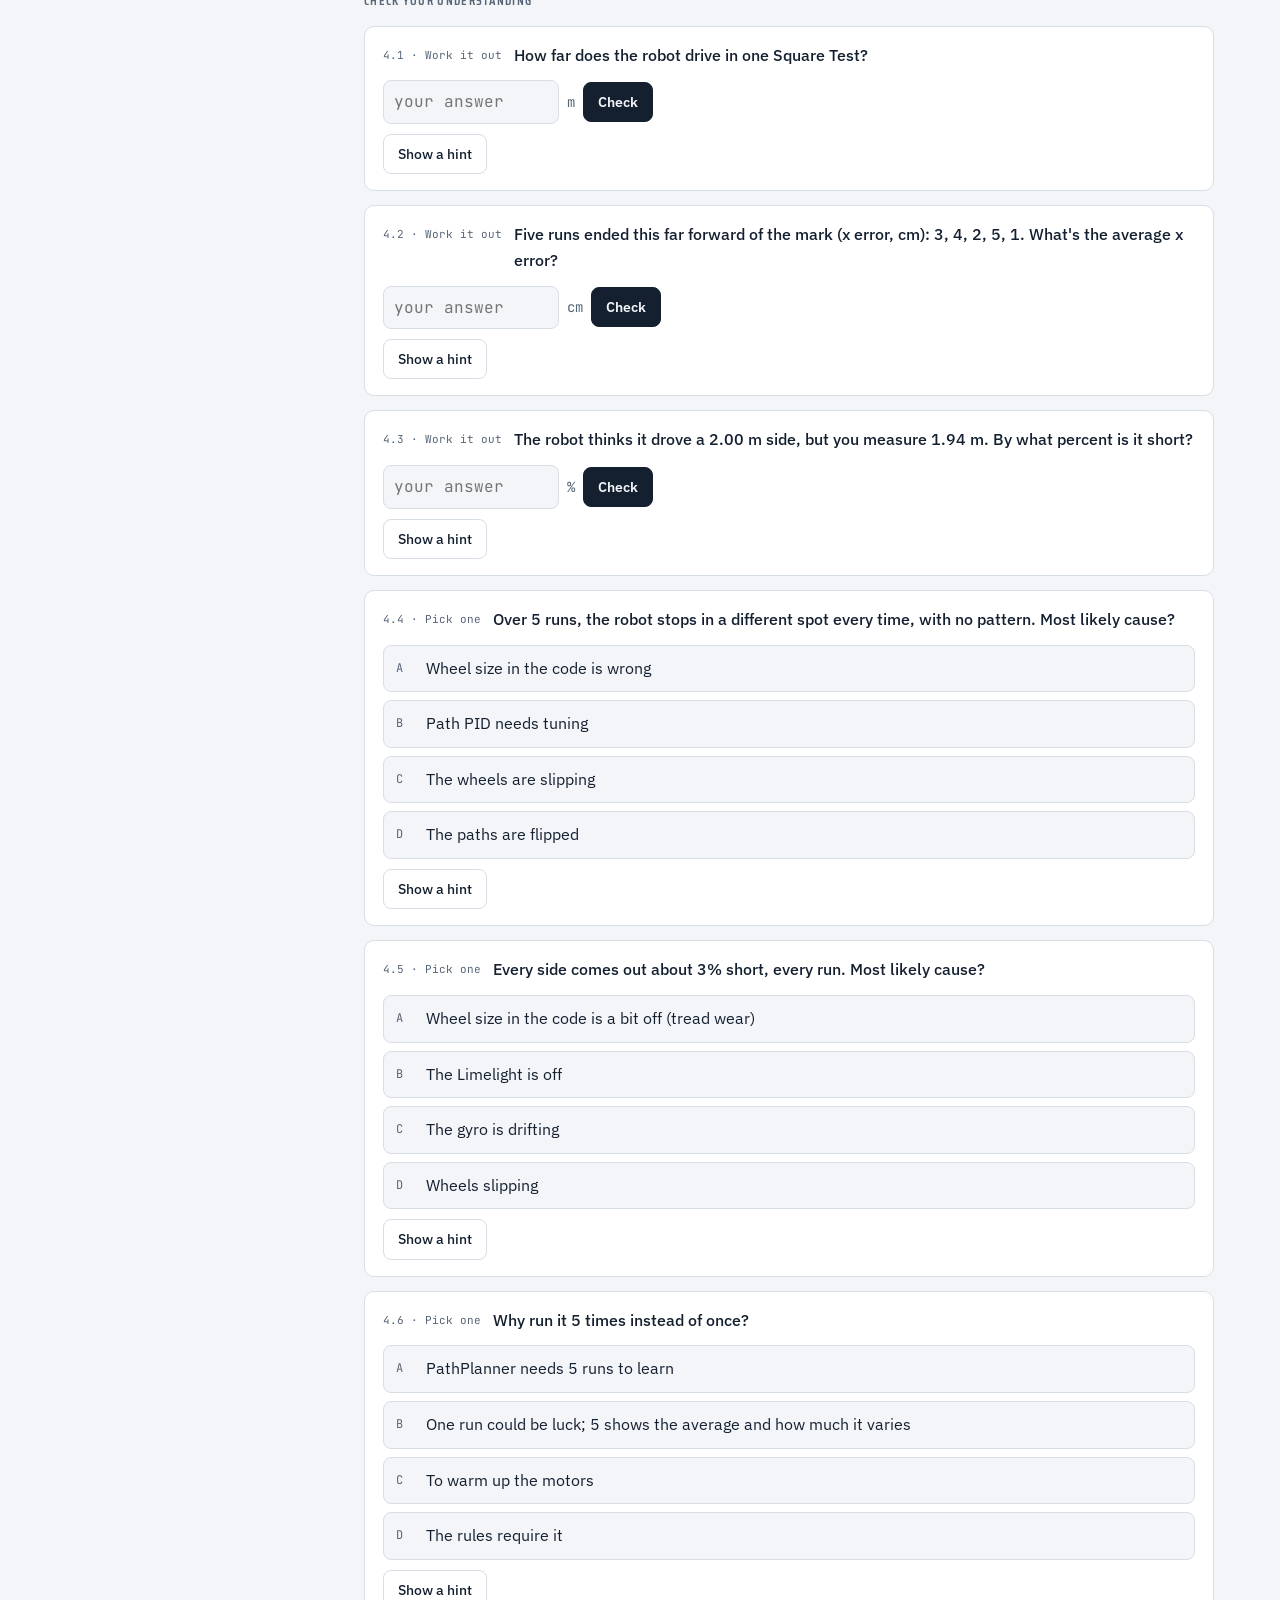
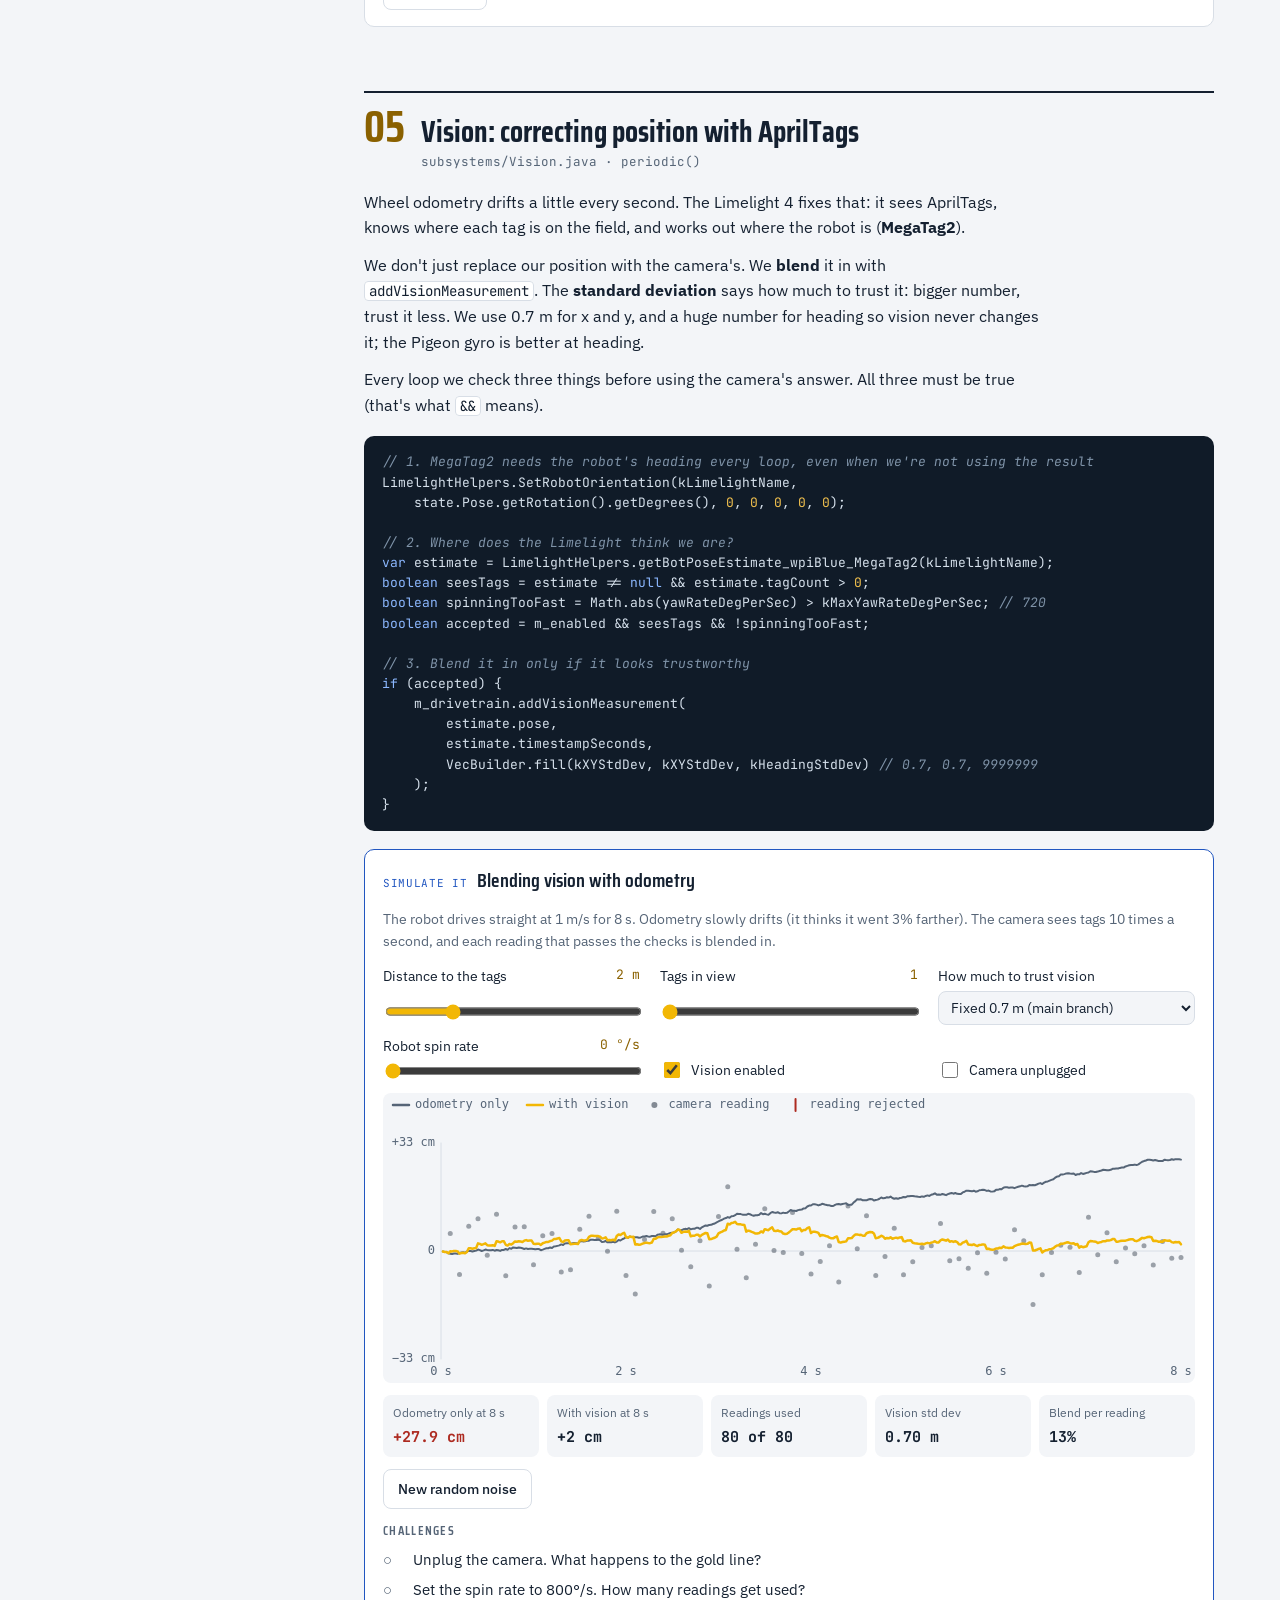
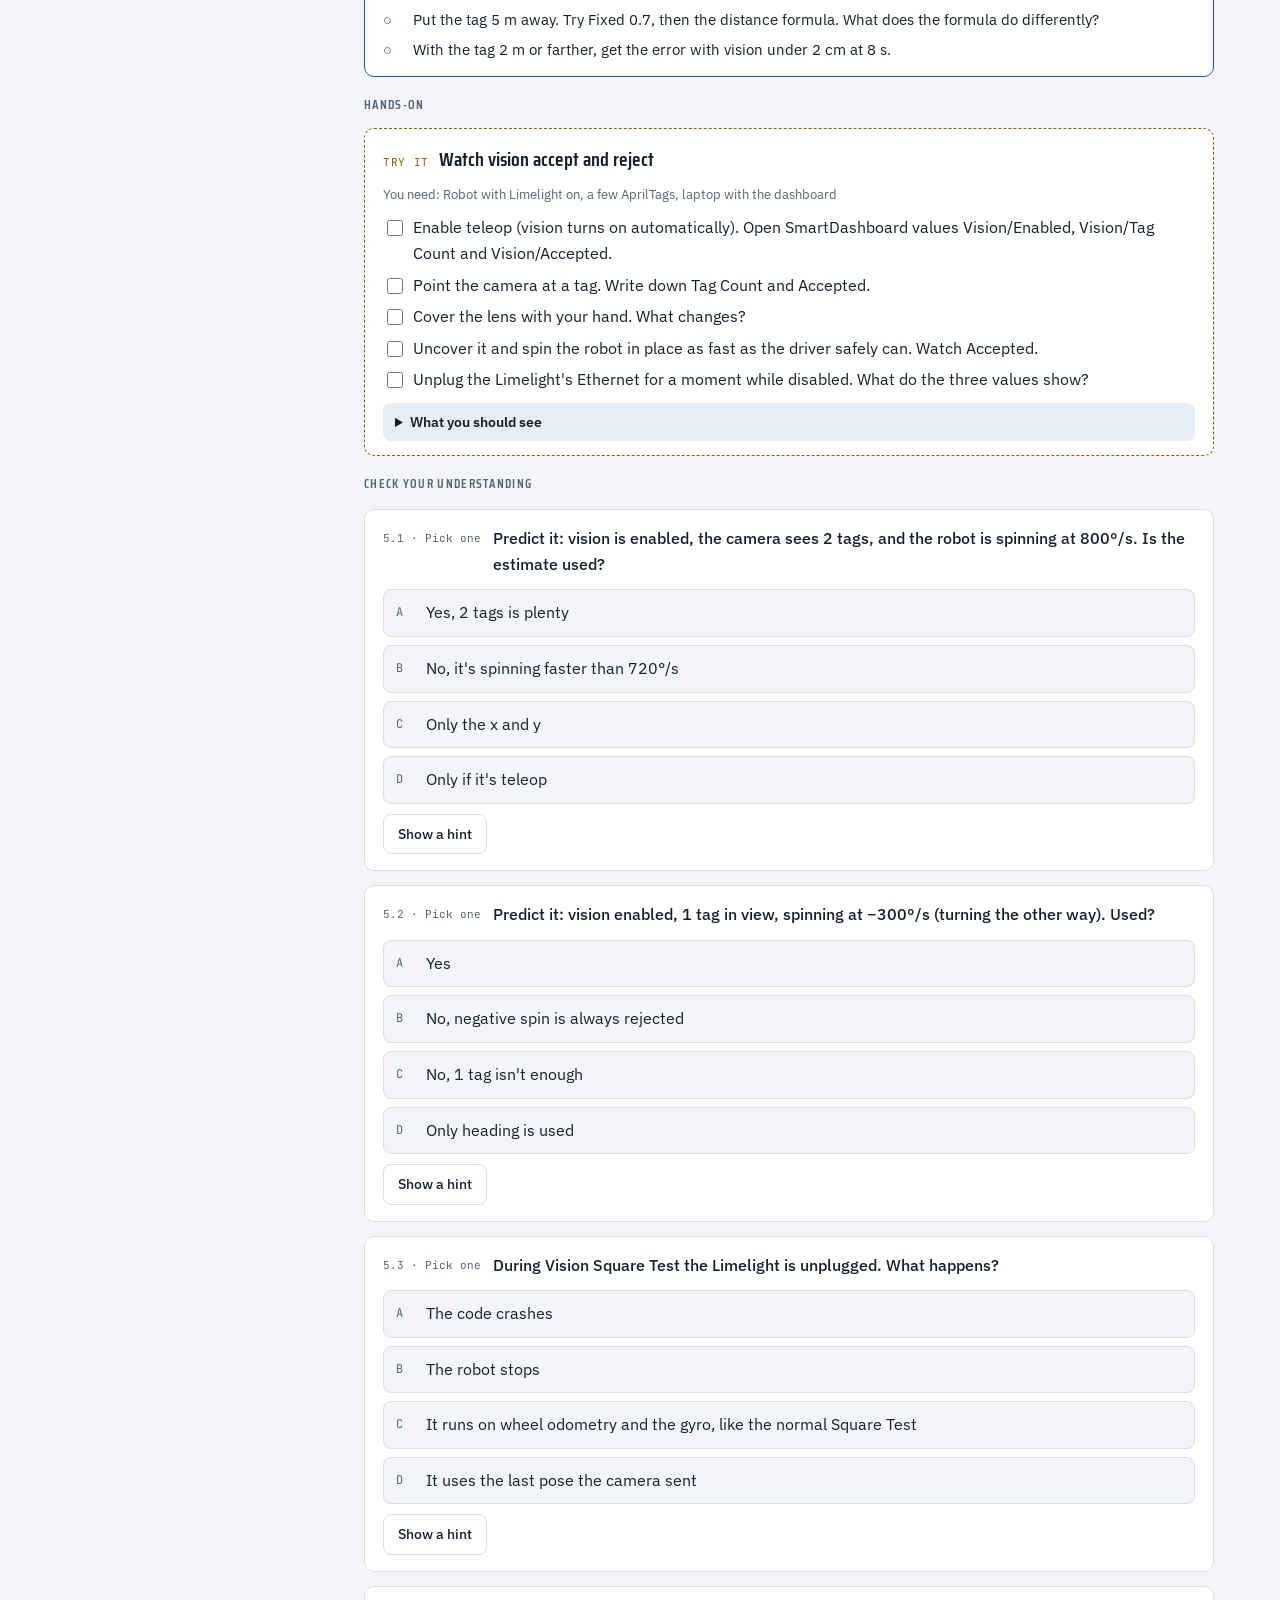
==== commit 0dd7a45b: "Move the SystemCore Lab out to its own site SystemCore wiring is now a separate site (systemcore-lab" ====
--- a/index.html
+++ b/index.html
@@ -236,7 +236,7 @@
       <span class="team">FRC 8352 · CODE Gold</span>
       <span class="name">Auto Lab</span>
     </div>
-    <nav class="labnav" aria-label="Labs"><a href="./" aria-current="page">Auto Lab</a><a href="teleop.html">Teleop Lab</a><a href="subsystems.html">Subsystems Lab</a><a href="systemcore.html">SystemCore Lab</a></nav>
+    <nav class="labnav" aria-label="Labs"><a href="./" aria-current="page">Auto Lab</a><a href="teleop.html">Teleop Lab</a><a href="subsystems.html">Subsystems Lab</a></nav>
     <div class="score" aria-live="polite">
       <div class="big"><span id="scoreRight">0</span> <small>/ <span id="scoreTotal">0</span> correct</small></div>
       <div class="bar"><i id="scoreBar"></i></div>
